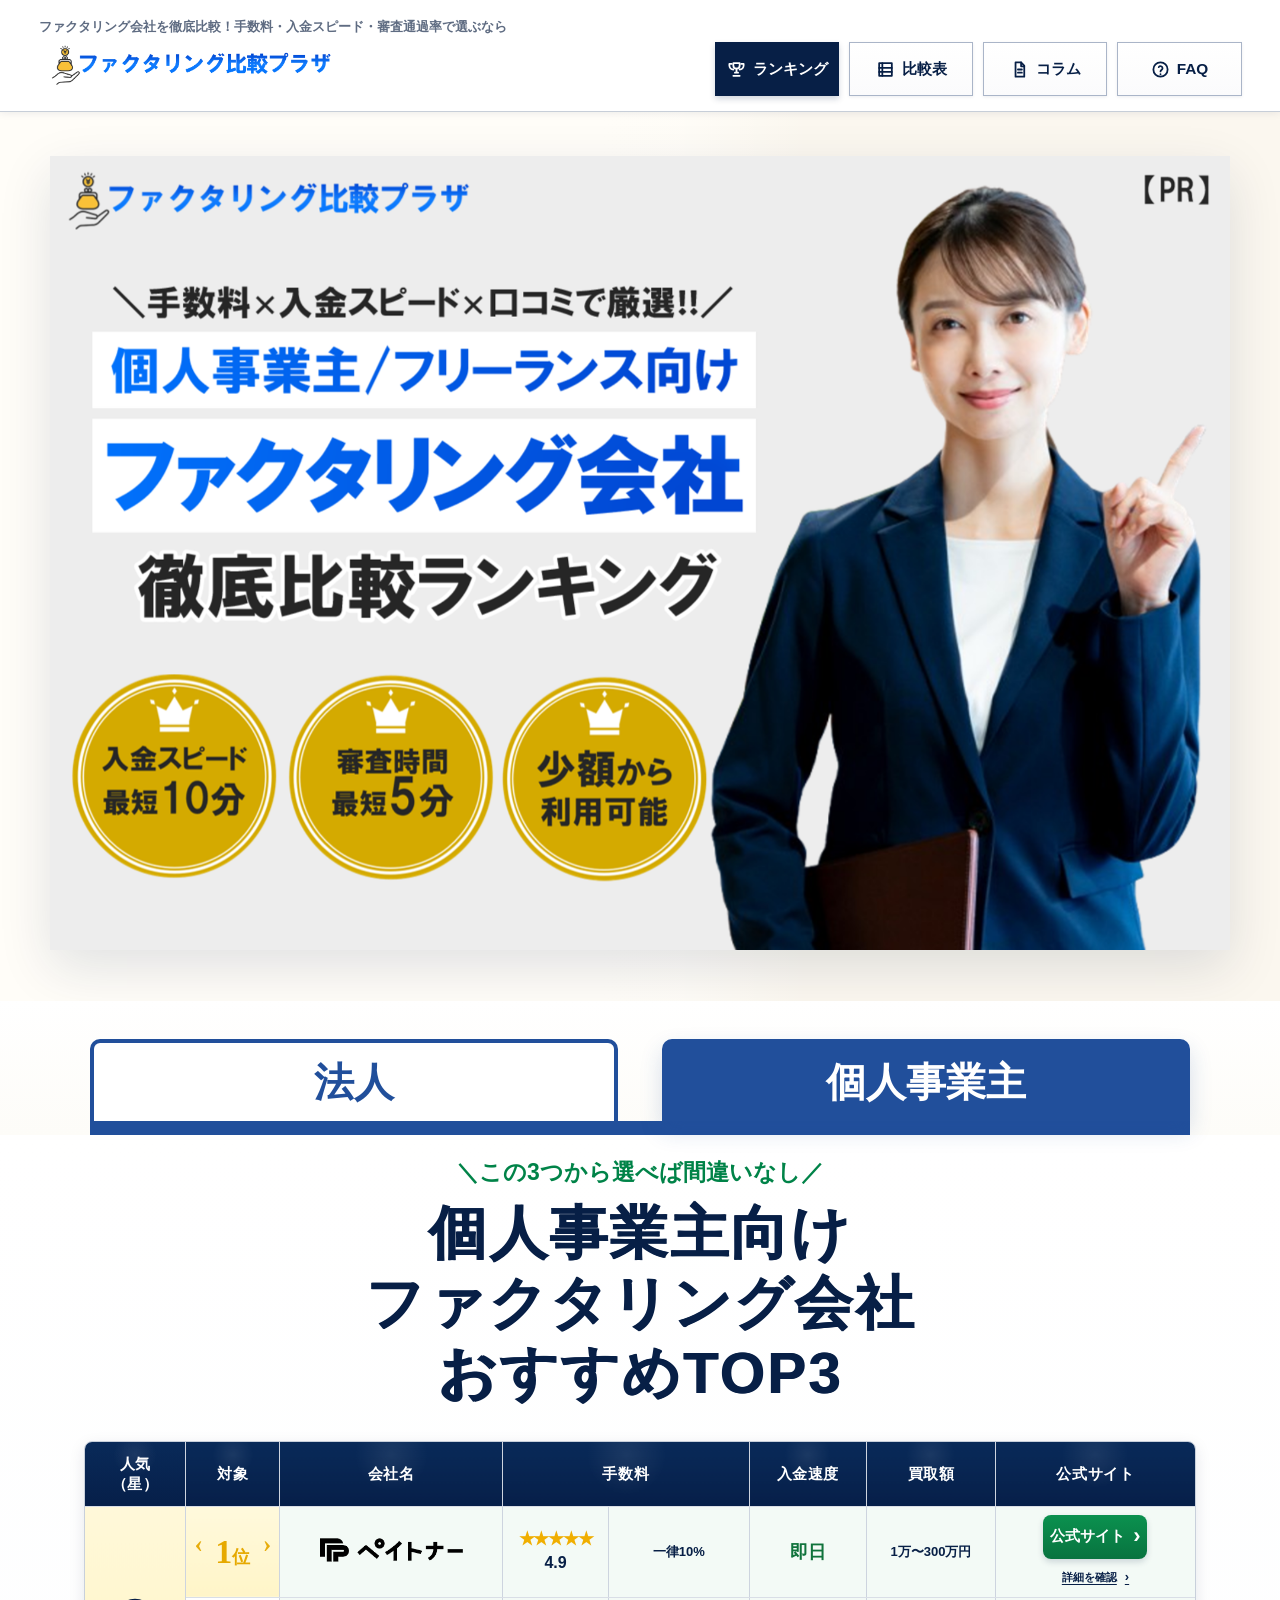
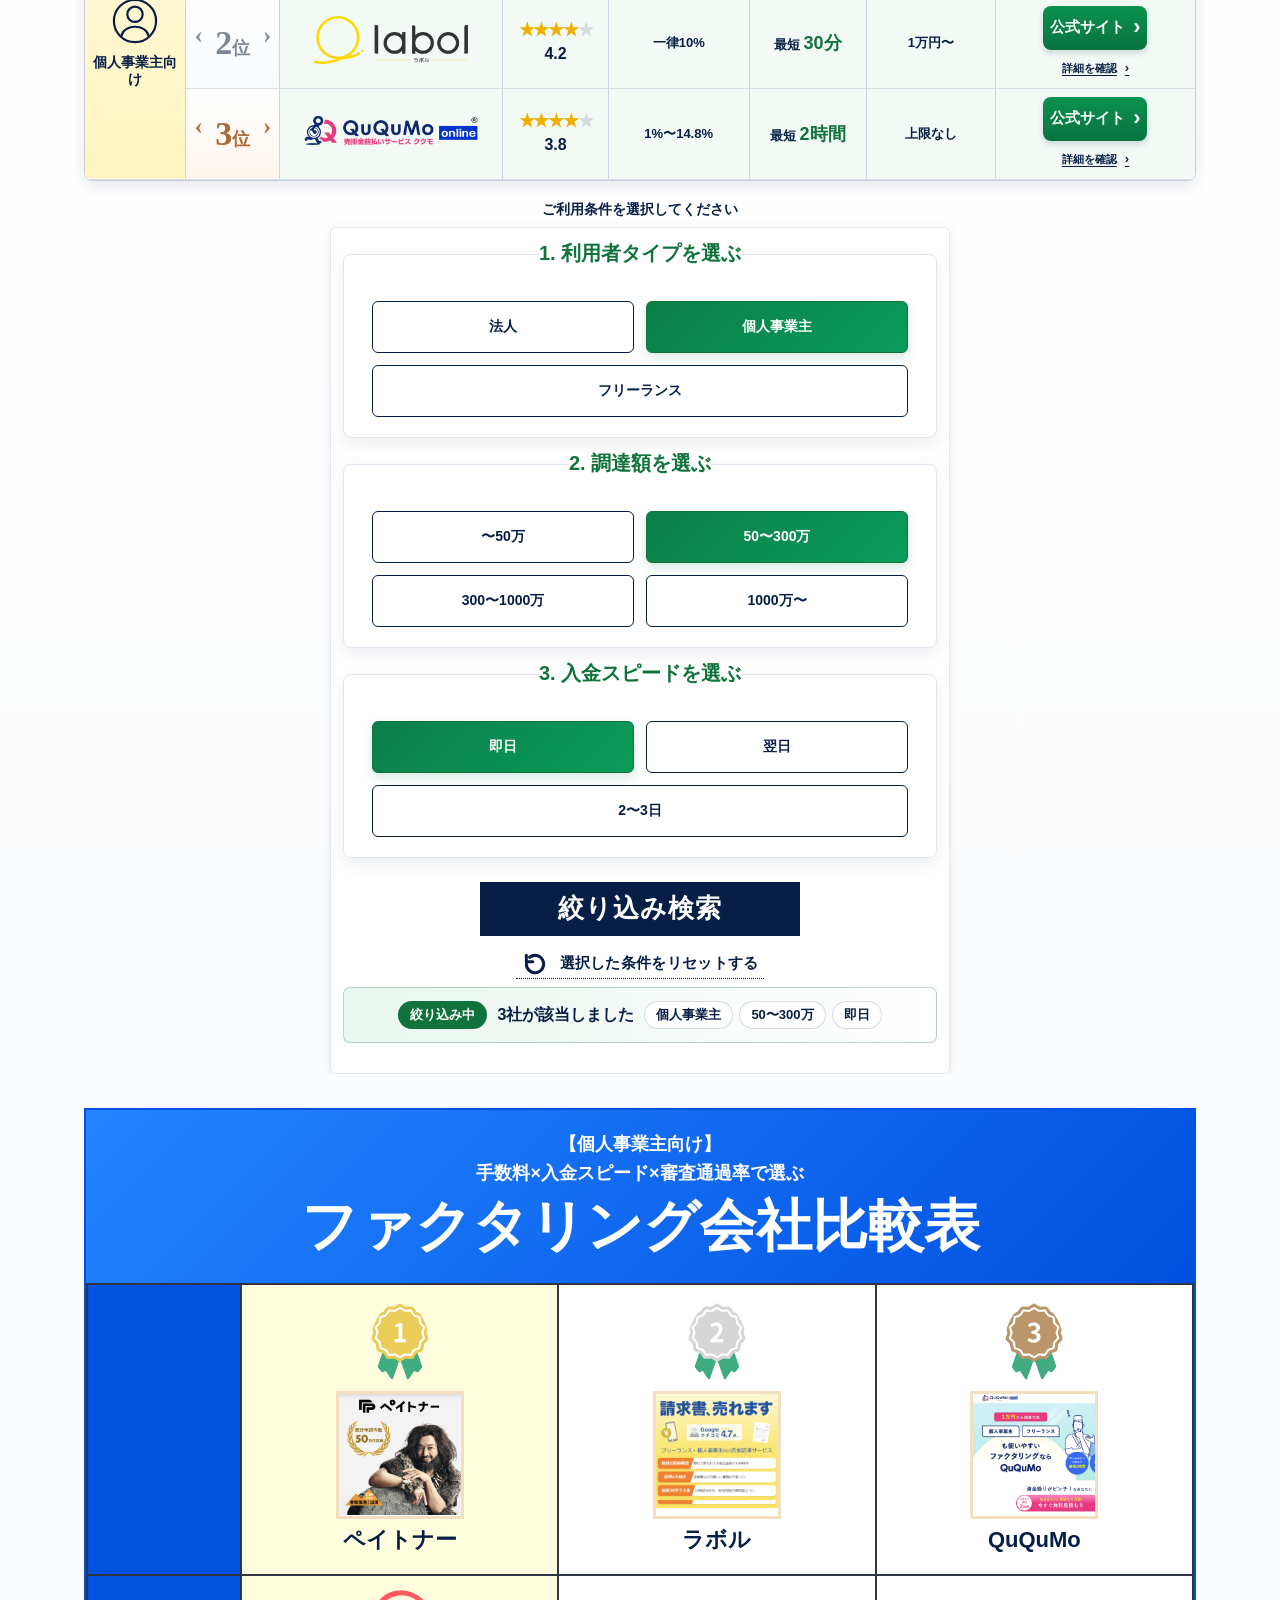
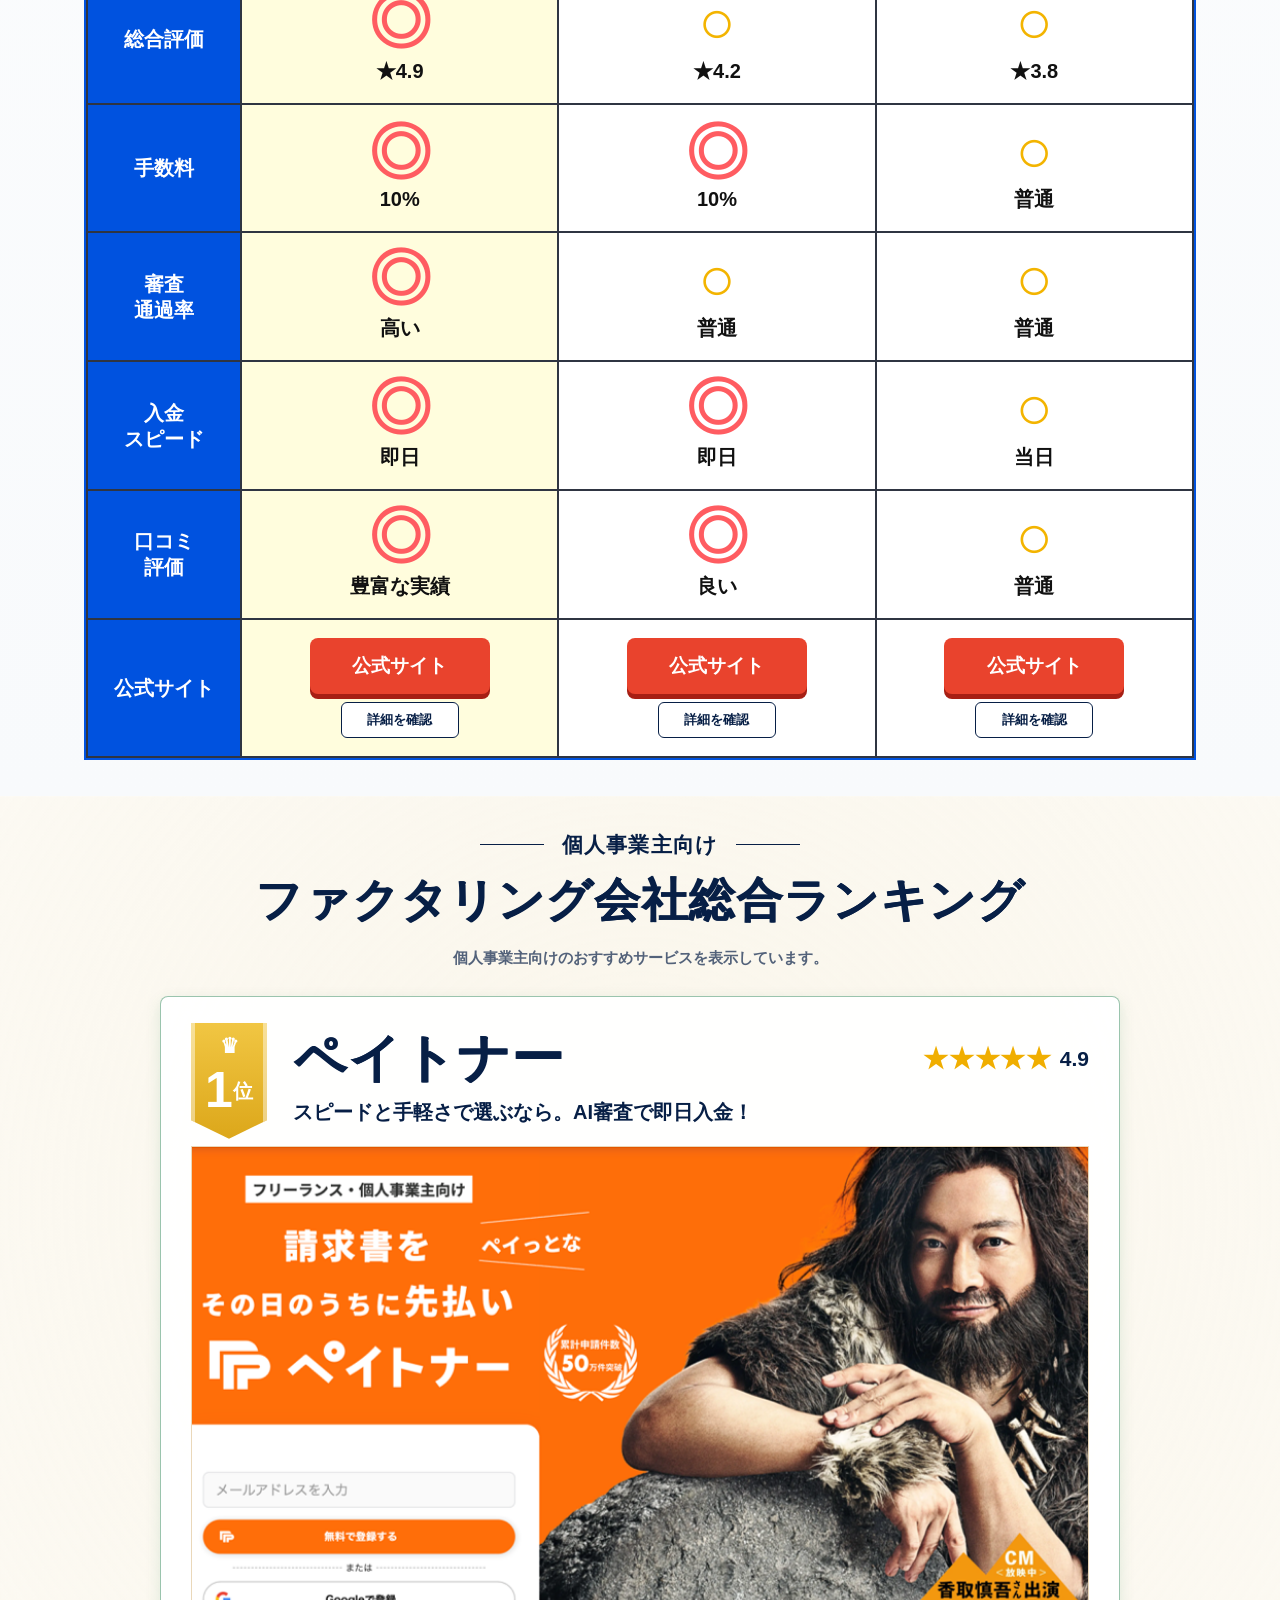
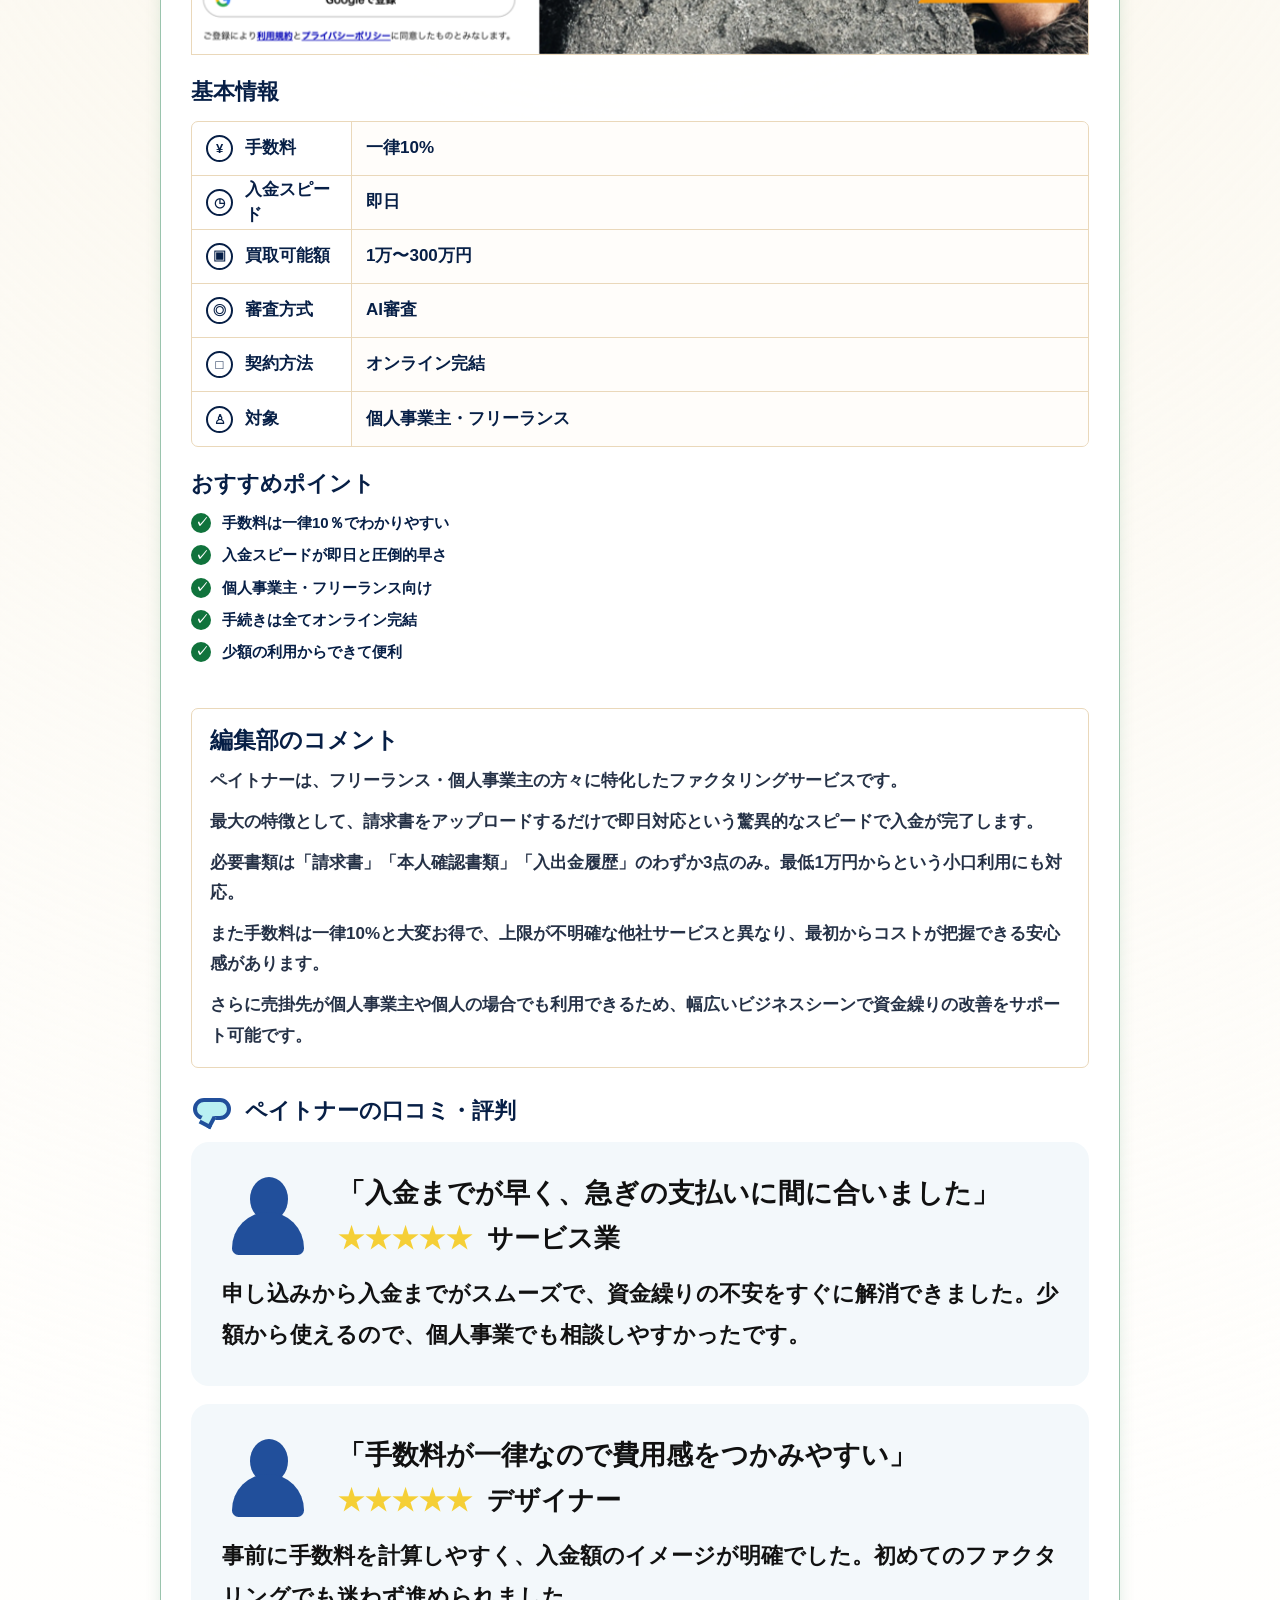
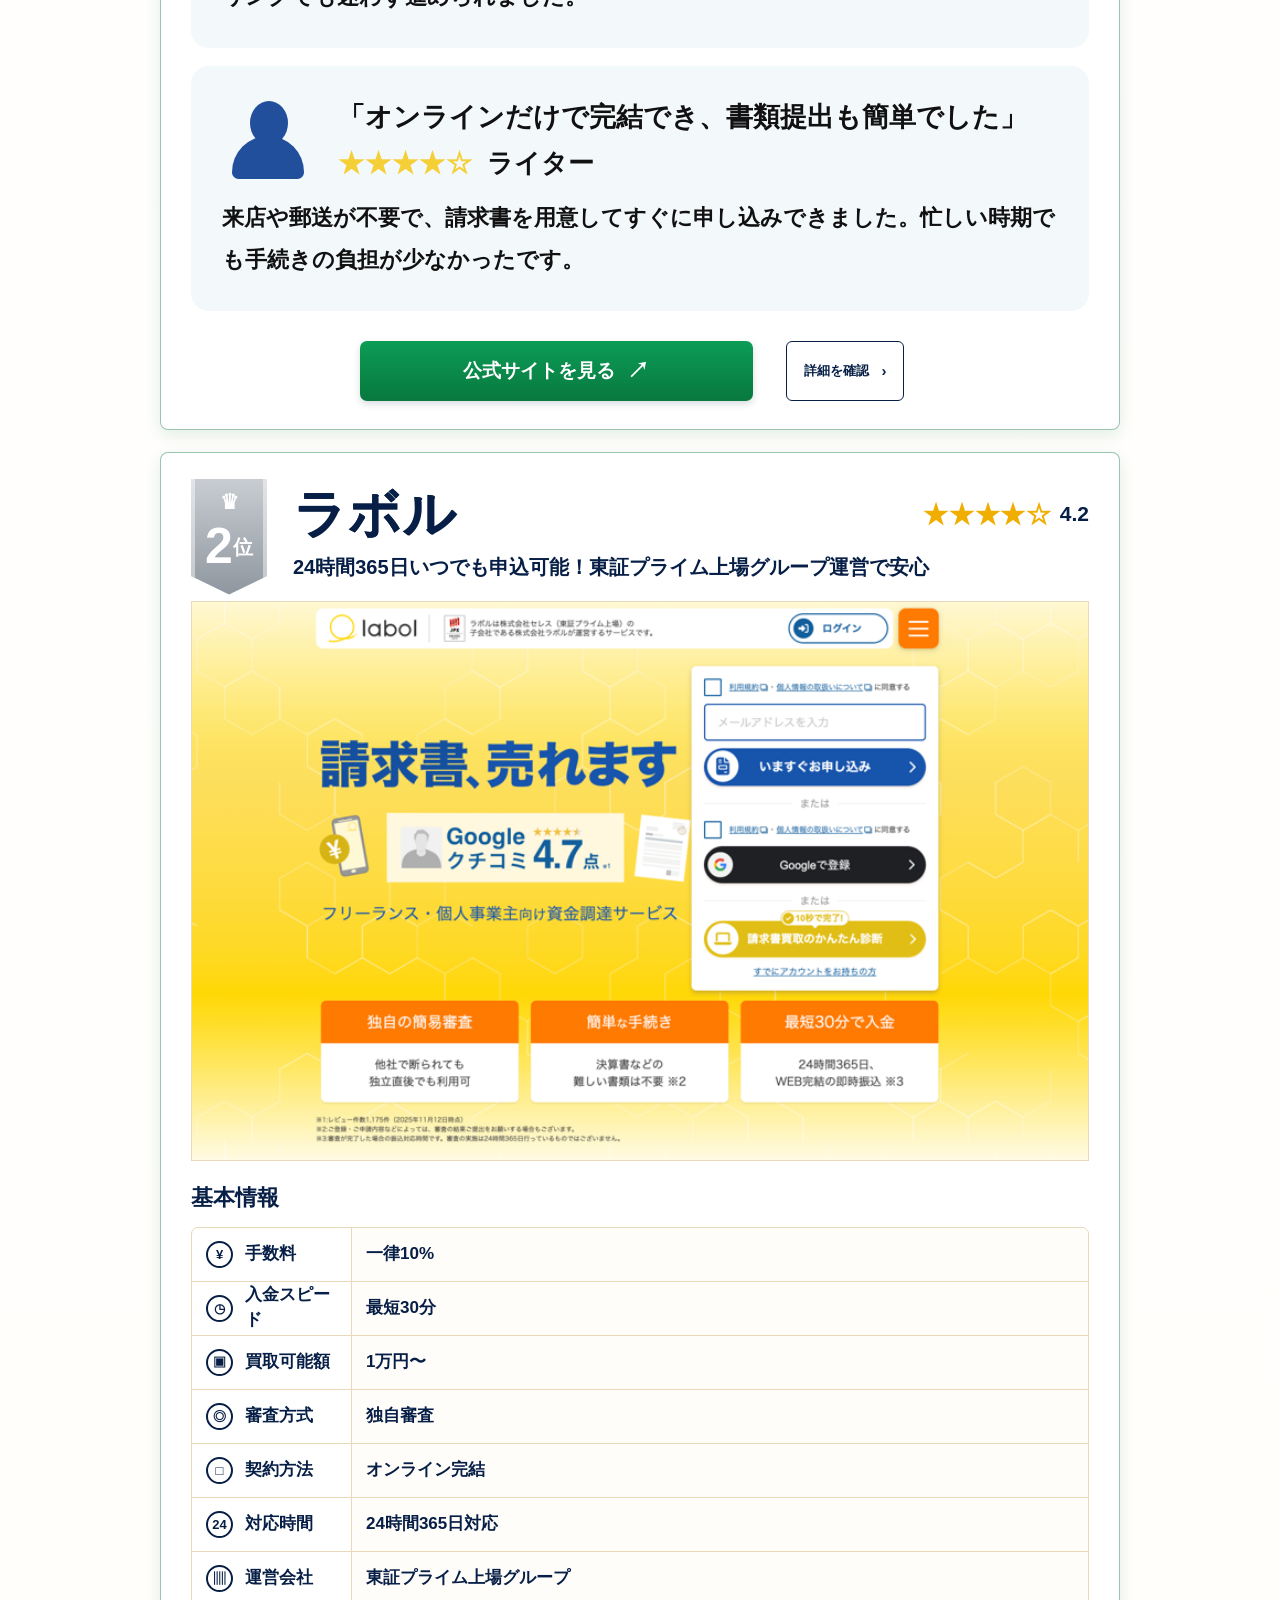
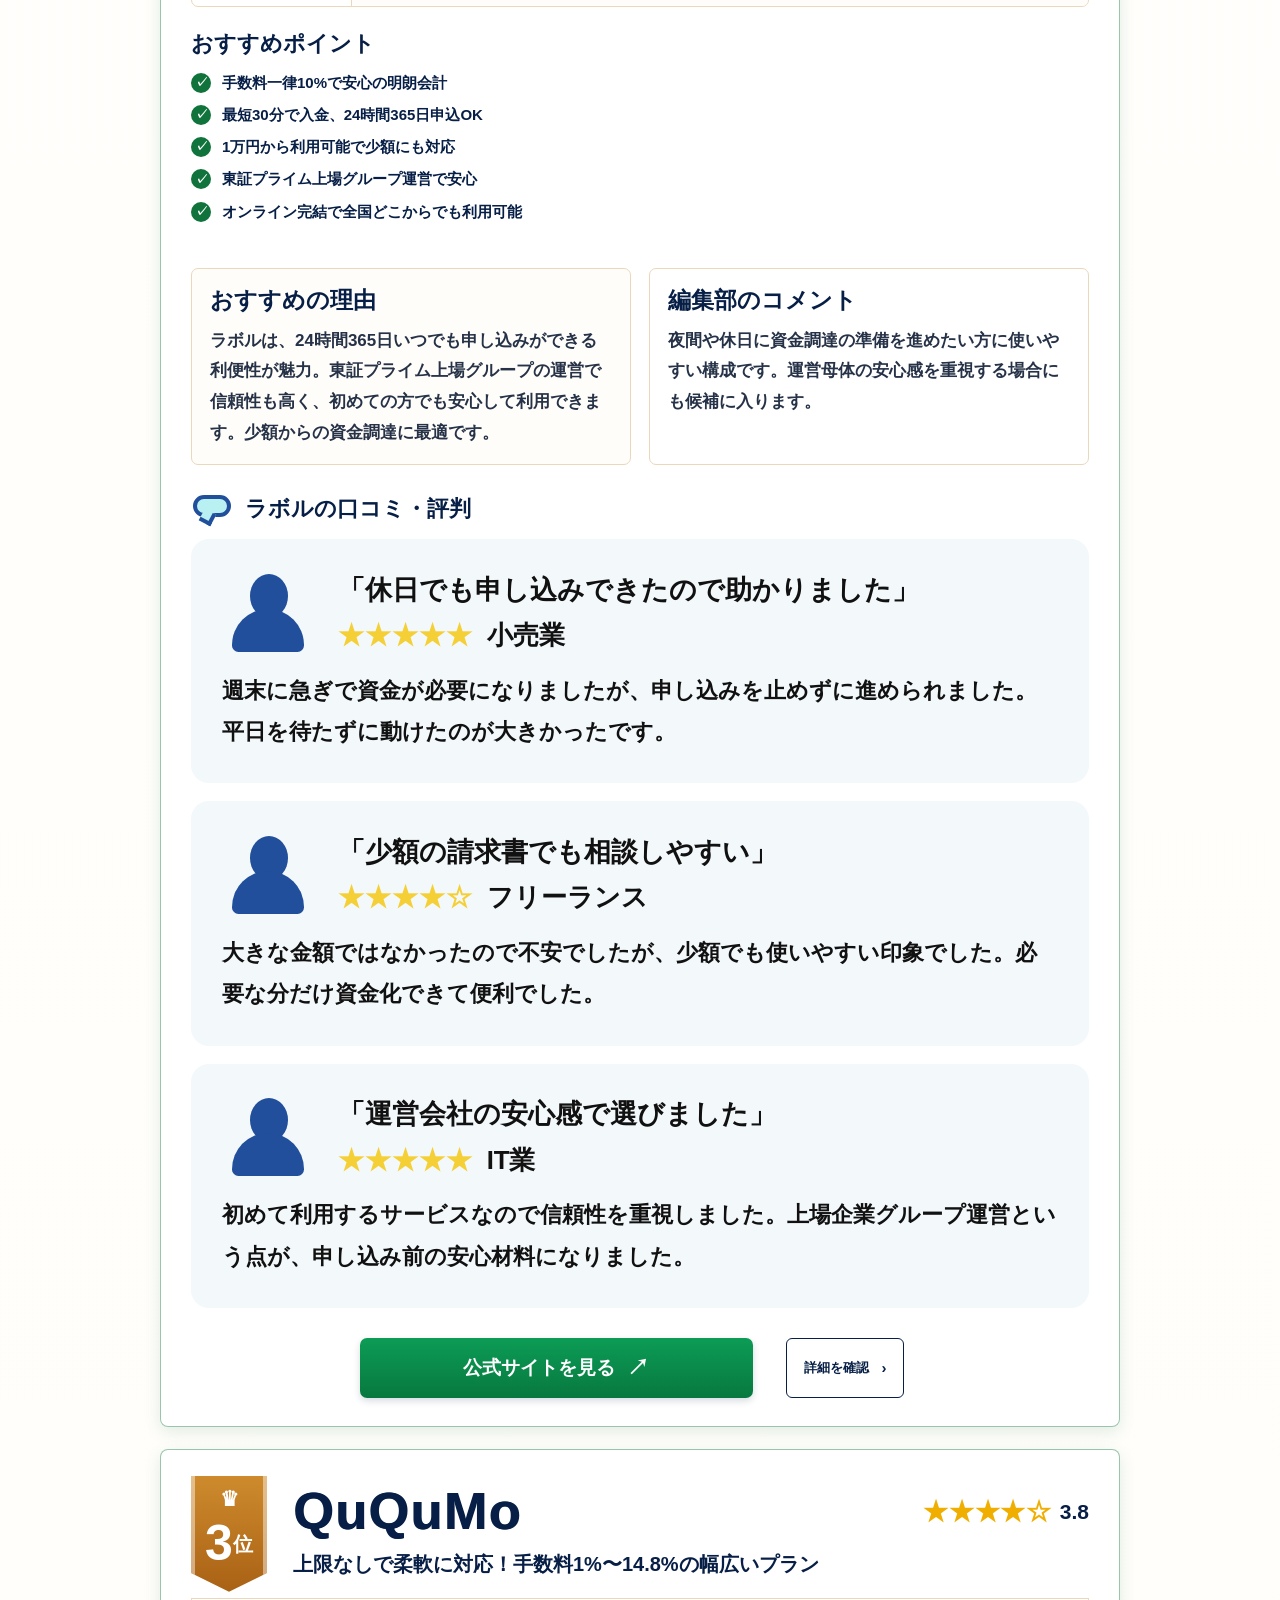
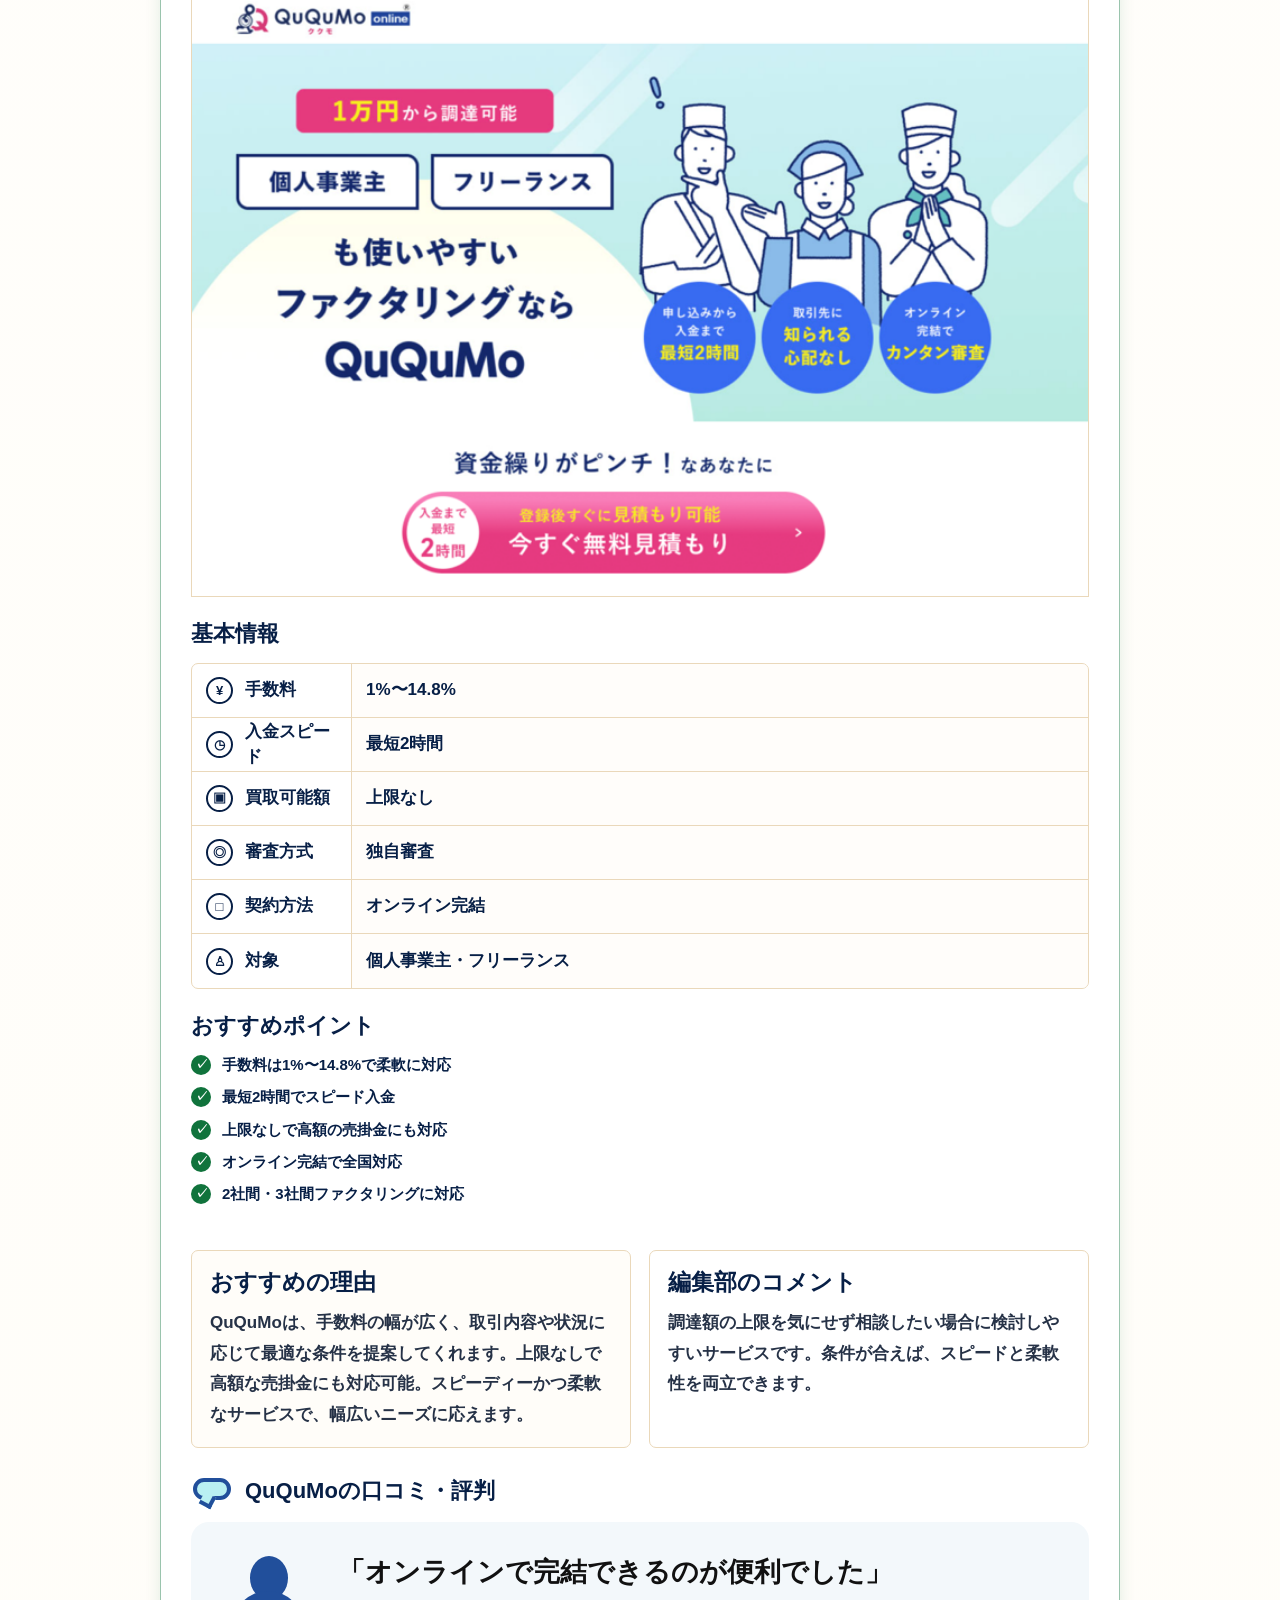
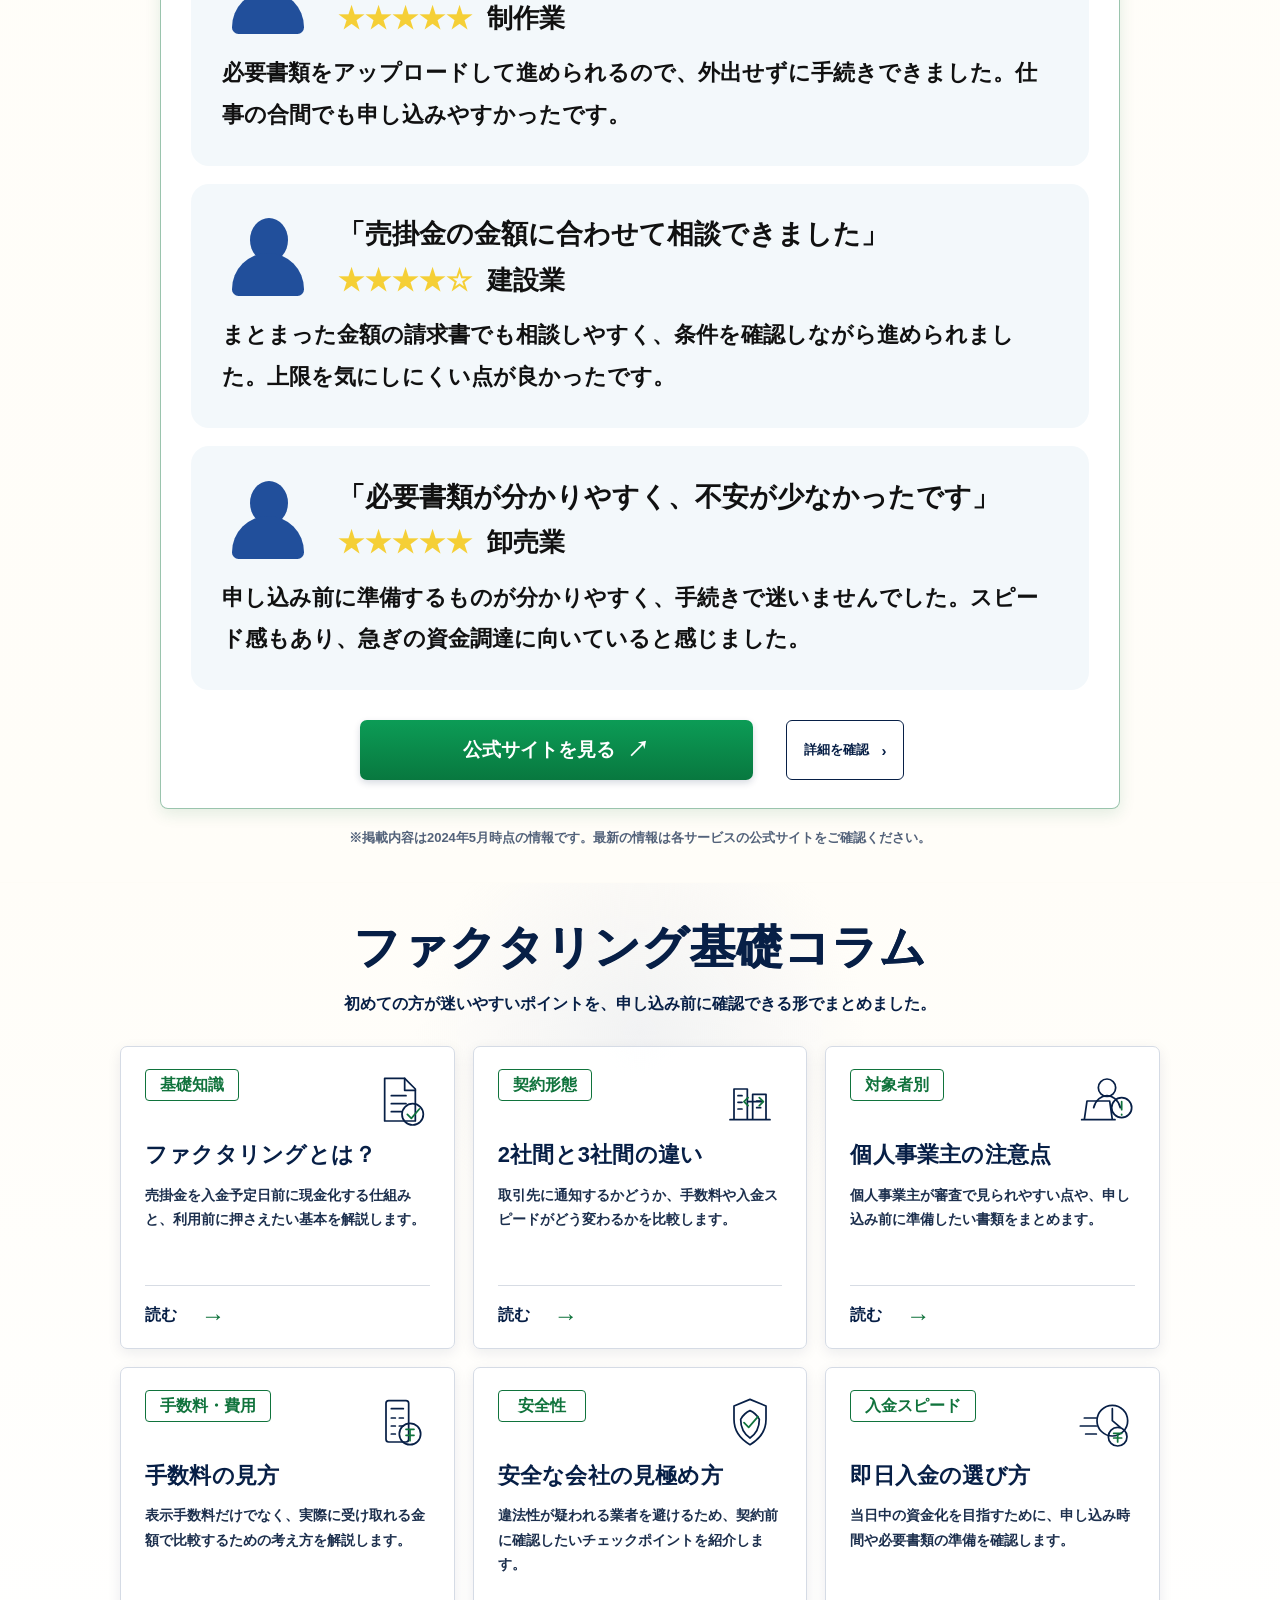
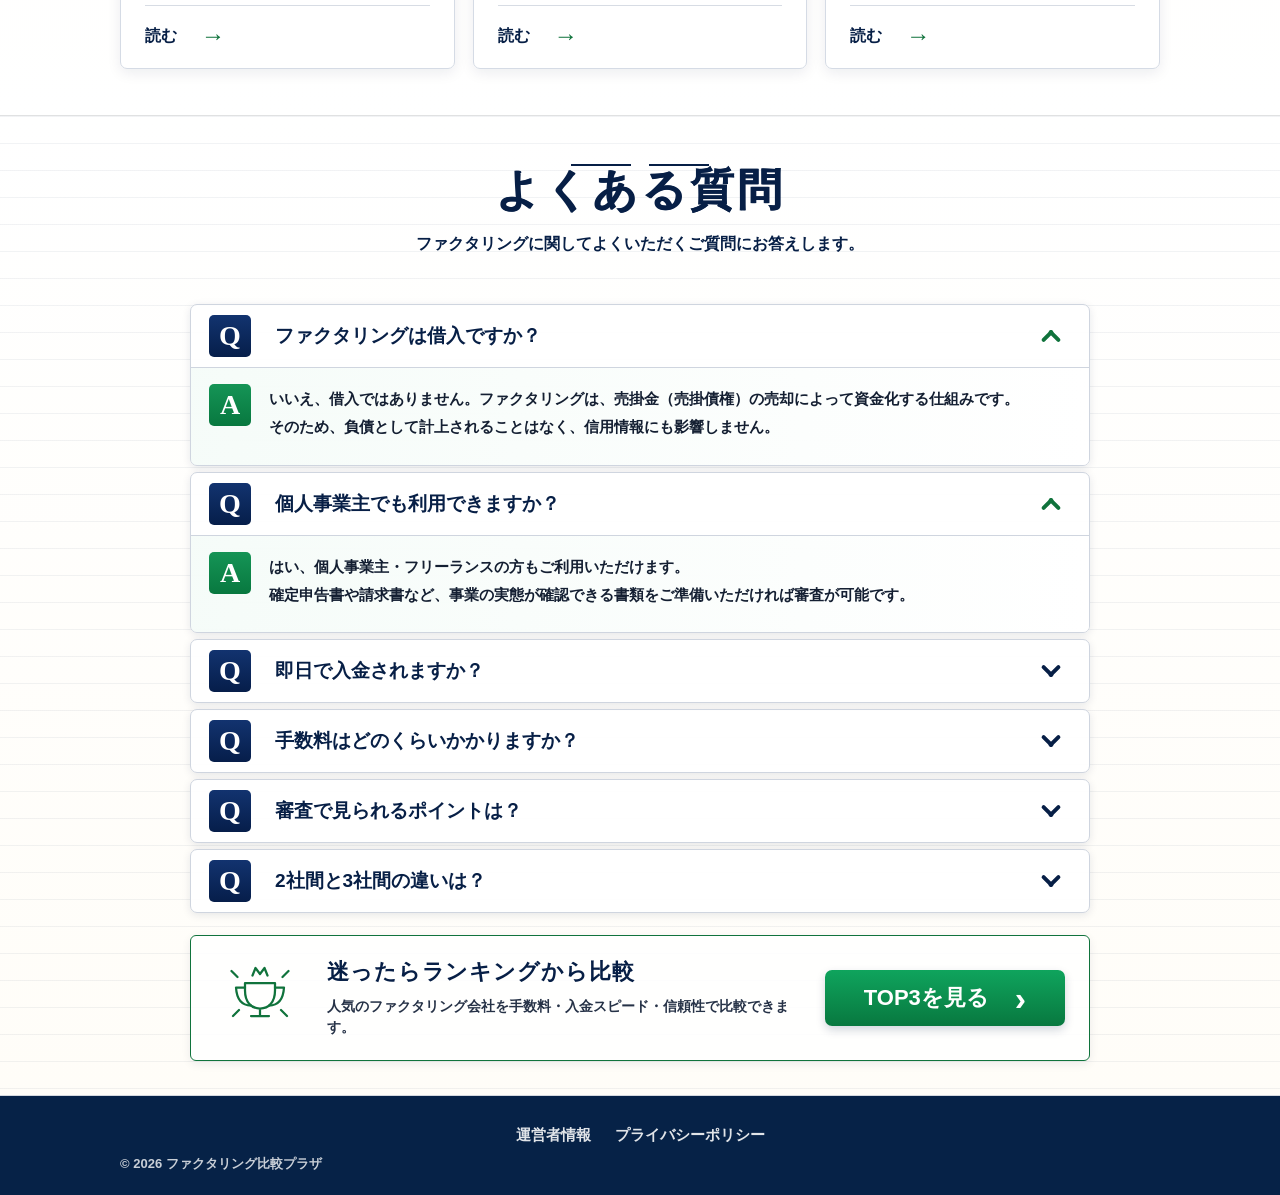
==== index.html @ d3e09e31 "Add GTM and affiliate links" ====
<!doctype html>
<html lang="ja">
  <head>
    <meta charset="utf-8">
    <meta name="viewport" content="width=device-width, initial-scale=1">
    <!-- Google Tag Manager -->
    <script>(function(w,d,s,l,i){w[l]=w[l]||[];w[l].push({'gtm.start':
    new Date().getTime(),event:'gtm.js'});var f=d.getElementsByTagName(s)[0],
    j=d.createElement(s),dl=l!='dataLayer'?'&l='+l:'';j.async=true;j.src=
    'https://www.googletagmanager.com/gtm.js?id='+i+dl;f.parentNode.insertBefore(j,f);
    })(window,document,'script','dataLayer','GTM-WVW3GJBQ');</script>
    <!-- End Google Tag Manager -->
    <title>請求書ファクタリング比較ナビ</title>
    <link rel="stylesheet" href="app.css?v=20260525-column-pages-v39">
  </head>
  <body id="top">
    <!-- Google Tag Manager (noscript) -->
    <noscript><iframe src="https://www.googletagmanager.com/ns.html?id=GTM-WVW3GJBQ"
    height="0" width="0" style="display:none;visibility:hidden"></iframe></noscript>
    <!-- End Google Tag Manager (noscript) -->
    <div class="lp-shell">
      <header class="site-header" aria-label="サイトヘッダー">
        <div class="header-copy">ファクタリング会社を徹底比較！手数料・入金スピード・審査通過率で選ぶなら</div>
        <a class="brand" href="index.html" aria-label="請求書ファクタリング比較ナビ">
          <svg class="brand-mark" viewBox="0 0 72 72" aria-hidden="true">
            <path d="M13 8h32l14 14v20" fill="none" stroke="currentColor" stroke-width="4" stroke-linejoin="round"/>
            <path d="M45 8v17h14" fill="none" stroke="currentColor" stroke-width="4" stroke-linejoin="round"/>
            <path d="M21 27h19M21 39h24M21 51h18" fill="none" stroke="currentColor" stroke-width="4" stroke-linecap="round"/>
            <circle cx="48" cy="50" r="13" fill="#fff" stroke="currentColor" stroke-width="4"/>
            <path d="m58 60 9 9" fill="none" stroke="currentColor" stroke-width="5" stroke-linecap="round"/>
          </svg>
          <span class="brand-text">
            <span>請求書ファクタリング</span><span>比較ナビ</span>
          </span>
        </a>
        <button class="menu-toggle" type="button" aria-label="メニューを開く" aria-expanded="false" aria-controls="global-nav">
          <span></span>
          <span></span>
          <span></span>
        </button>
        <nav class="global-nav" id="global-nav" aria-label="主要ナビゲーション">
          <a class="nav-item is-active" href="#ranking">
            <svg viewBox="0 0 24 24" aria-hidden="true"><path d="M8 4h8v3a4 4 0 0 1-8 0V4Z"/><path d="M6 5H3v2a5 5 0 0 0 5 5M18 5h3v2a5 5 0 0 1-5 5M12 11v5M8 20h8M10 16h4"/></svg>
            <span>ランキング</span>
          </a>
          <a class="nav-item" href="#comparison">
            <svg viewBox="0 0 24 24" aria-hidden="true"><path d="M4 4h16v16H4z"/><path d="M8 4v16M4 10h16M4 15h16"/></svg>
            <span>比較表</span>
          </a>
          <a class="nav-item" href="#columns">
            <svg viewBox="0 0 24 24" aria-hidden="true"><path d="M7 3h7l4 4v14H7z"/><path d="M14 3v5h4M10 12h5M10 16h5"/></svg>
            <span>コラム</span>
          </a>
          <a class="nav-item" href="#faq">
            <svg viewBox="0 0 24 24" aria-hidden="true"><circle cx="12" cy="12" r="9"/><path d="M9.8 9a2.6 2.6 0 0 1 4.8 1.4c0 2.2-2.6 2.2-2.6 4M12 18h.01"/></svg>
            <span>FAQ</span>
          </a>
        </nav>
      </header>

      <main>
        <section class="first-view first-view-v3" aria-label="ファクタリング会社 徹底比較ランキング">
          <div class="hero-image-frame" aria-label="ファーストビュー画像">
            <picture>
              <source media="(max-width: 900px)" srcset="assets/v3-fv-banner.png">
              <img src="assets/v3-fv-banner.png" alt="">
            </picture>
          </div>
          <div class="hero-copy">
            <p class="ranking-lead">
              <span class="laurel" aria-hidden="true">〈</span>
              <svg viewBox="0 0 32 24" aria-hidden="true"><path d="M4 20h24M7 18 4 6l8 7 4-10 4 10 8-7-3 12"/><circle cx="4" cy="6" r="2"/><circle cx="16" cy="3" r="2"/><circle cx="28" cy="6" r="2"/></svg>
              <span>2026年最新ランキングを今すぐチェック！</span>
              <span class="laurel" aria-hidden="true">〉</span>
            </p>
            <h1 id="fv-title">
              <span>あなたに最適な</span>
              <span>ファクタリング会社が見つかる</span>
            </h1>
            <p class="subtitle">法人・個人事業主向け おすすめランキング【2026年最新】</p>
            <a class="primary-cta" href="#ranking">
              <span class="free-badge">無料</span>
              <span class="cta-label">ランキングを見る</span>
              <svg viewBox="0 0 24 24" aria-hidden="true"><path d="m9 5 7 7-7 7"/></svg>
            </a>
          </div>

          <div class="proof-strip" aria-label="掲載情報">
            <div class="proof-item">
              <svg viewBox="0 0 40 40" aria-hidden="true"><path d="M20 4 33 9v10c0 8-5.4 13.6-13 17-7.6-3.4-13-9-13-17V9l13-5Z"/><path d="m13 21 5 5 10-12"/></svg>
              <p><span>掲載社数</span><strong>80社以上</strong><small>厳選して掲載</small></p>
            </div>
            <div class="proof-item">
              <svg viewBox="0 0 40 40" aria-hidden="true"><circle cx="20" cy="20" r="16"/><path d="M20 10v11h9"/></svg>
              <p><span>最短即日入金</span><strong>対応企業多数</strong><small>スピード重視で選べる</small></p>
            </div>
            <div class="proof-item">
              <svg viewBox="0 0 40 40" aria-hidden="true"><circle cx="20" cy="20" r="16"/><path d="M13 12h14M15 19h10M20 19v12M14 27h12"/></svg>
              <p><span>手数料相場</span><strong>0.5%〜15%</strong><small>コスト比較で安心</small></p>
            </div>
            <div class="proof-item">
              <svg viewBox="0 0 40 40" aria-hidden="true"><circle cx="20" cy="14" r="8"/><path d="M7 36c2.6-8 23.4-8 26 0"/></svg>
              <p><span>累計利用者数</span><strong>30,000人突破</strong><small>多くの事業者が活用中</small></p>
            </div>
          </div>
          <p class="data-note">※ランキング・比較情報は2026年5月時点の調査結果に基づいています。</p>
        </section>

        <section class="audience-switch-section" aria-label="利用者タイプ切り替え">
          <div class="audience-switch" role="tablist" aria-label="法人と個人事業主の切り替え">
            <button class="audience-tab" type="button" role="tab" aria-selected="false" aria-controls="search" data-audience-tab="corporate">
              法人
            </button>
            <button class="audience-tab is-active" type="button" role="tab" aria-selected="true" aria-controls="search" data-audience-tab="personal">
              個人事業主
            </button>
          </div>
        </section>

        <section class="comparison-section" id="comparison" aria-labelledby="comparison-title">
          <div class="comparison-inner">
            <div class="pickup-heading">
              <p class="pickup-copy">＼この3つから選べば間違いなし／</p>
              <h2 id="comparison-title">
                <span class="heading-line">個人事業主向け</span><span class="heading-line">ファクタリング会社</span><span class="heading-line">おすすめTOP3</span>
              </h2>
            </div>

            <div class="comparison-table-wrap">
              <table class="comparison-table">
                <colgroup>
                  <col class="col-audience">
                  <col class="col-rank">
                  <col class="col-company">
                  <col class="col-rating">
                  <col class="col-fee">
                  <col class="col-speed">
                  <col class="col-limit">
                  <col class="col-site">
                </colgroup>
                <thead>
                  <tr>
                    <th scope="col">人気<br>（星）</th>
                    <th scope="col">対象</th>
                    <th scope="col">会社名</th>
                    <th scope="col" colspan="2">手数料</th>
                    <th scope="col">入金速度</th>
                    <th scope="col">買取額</th>
                    <th scope="col">公式サイト</th>
                  </tr>
                </thead>
                <tbody>
                  <tr>
                    <th class="audience audience-personal" scope="rowgroup" rowspan="3">
                      <svg viewBox="0 0 48 48" aria-hidden="true"><circle cx="24" cy="17" r="8"/><path d="M10 39c3-12 25-12 28 0"/><circle cx="24" cy="24" r="22"/></svg>
                      <span>個人事業主向け</span>
                    </th>
                    <td class="rank rank-gold"><span>1</span><small>位</small></td>
                    <td class="company-cell">
                      <a class="affiliate-link" href="https://jass-net.com/link.php?i=pide1y7m6bld&m=miday5mwdqmf" target="_blank" rel="noopener"><strong class="brand-logo brand-paytner"><span>ペイトナー</span></strong></a>
                    </td>
                    <td class="rating-cell"><span class="stars">★★★★★</span><strong>4.9</strong></td>
                    <td>一律<strong>10%</strong></td>
                    <td><strong class="green-text">即日</strong></td>
                    <td>1万〜300万円</td>
                    <td>
                      <div class="site-actions">
                        <a class="site-button primary aff-link" href="https://jass-net.com/link.php?i=pide1y7m6bld&m=miday5mwdqmf" id="paytner-link" target="_blank" rel="noopener">公式サイト <span>›</span></a>
                        <a class="site-button detail" href="#paytner-detail">詳細を確認 <span>›</span></a>
                      </div>
                    </td>
                  </tr>
                  <tr>
                    <td class="rank rank-silver"><span>2</span><small>位</small></td>
                    <td class="company-cell">
                      <a class="affiliate-link" href="https://jass-net.com/link.php?i=pide75vgd7kl&m=miday5mwdqmf" target="_blank" rel="noopener"><strong class="brand-logo brand-labol"><span>ラボル</span></strong></a>
                    </td>
                    <td class="rating-cell"><span class="stars">★★★★<em>★</em></span><strong>4.2</strong></td>
                    <td>一律<strong>10%</strong></td>
                    <td>最短 <strong class="green-text">30分</strong></td>
                    <td>1万円〜</td>
                    <td>
                      <div class="site-actions">
                        <a class="site-button primary aff-link" href="https://jass-net.com/link.php?i=pide75vgd7kl&m=miday5mwdqmf" id="labol-link" target="_blank" rel="noopener">公式サイト <span>›</span></a>
                        <a class="site-button detail" href="#labol-detail">詳細を確認 <span>›</span></a>
                      </div>
                    </td>
                  </tr>
                  <tr>
                    <td class="rank rank-bronze"><span>3</span><small>位</small></td>
                    <td class="company-cell">
                      <strong class="brand-logo brand-ququmo"><span>QuQuMo</span></strong>
                    </td>
                    <td class="rating-cell"><span class="stars">★★★★<em>★</em></span><strong>3.8</strong></td>
                    <td>1%〜14.8%</td>
                    <td>最短 <strong class="green-text">2時間</strong></td>
                    <td>上限なし</td>
                    <td>
                      <div class="site-actions">
                        <a class="site-button primary" href="#">公式サイト <span>›</span></a>
                        <a class="site-button detail" href="#ququmo-detail">詳細を確認 <span>›</span></a>
                      </div>
                    </td>
                  </tr>
                  <tr class="is-filter-hidden">
                    <th class="audience audience-corporate" scope="rowgroup" rowspan="3">
                      <svg viewBox="0 0 48 48" aria-hidden="true"><path d="M12 42V12h24v30"/><path d="M8 42h32M18 18h4M26 18h4M18 26h4M26 26h4M21 42v-8h6"/></svg>
                      <span>法人向け</span>
                    </th>
                    <td class="rank rank-gold"><span>1</span><small>位</small></td>
                    <td class="company-cell">
                      <a class="affiliate-link" href="https://jass-net.com/link.php?i=pi84llxxljtz&m=miday5mwdqmf" target="_blank" rel="noopener"><strong class="brand-logo brand-mentor"><span>メンターキャピタル</span></strong></a>
                    </td>
                    <td class="rating-cell"><span class="stars">★★★★★</span><strong>4.8</strong></td>
                    <td><strong>2%〜</strong></td>
                    <td><strong class="green-text">最短即日</strong></td>
                    <td>30万円〜</td>
                    <td>
                      <div class="site-actions">
                        <a class="site-button primary aff-link" href="https://jass-net.com/link.php?i=pi84llxxljtz&m=miday5mwdqmf" id="mentorcapital-link" target="_blank" rel="noopener">公式サイト <span>›</span></a>
                        <a class="site-button detail" href="#mentor-detail">詳細を確認 <span>›</span></a>
                      </div>
                    </td>
                  </tr>
                  <tr class="is-filter-hidden">
                    <td class="rank rank-silver"><span>2</span><small>位</small></td>
                    <td class="company-cell">
                      <strong class="brand-logo brand-ag"><span>AGビジネスサポート</span></strong>
                    </td>
                    <td class="rating-cell"><span class="stars">★★★★<em>★</em></span><strong>4.4</strong></td>
                    <td><strong>2〜12%</strong></td>
                    <td><strong class="green-text">最短即日</strong></td>
                    <td>1万円〜</td>
                    <td>
                      <div class="site-actions">
                        <a class="site-button primary" href="https://lp.aiful-bf.co.jp/4cfe94fc/index.html" target="_blank" rel="noopener">公式サイト <span>›</span></a>
                        <a class="site-button detail" href="#ag-detail">詳細を確認 <span>›</span></a>
                      </div>
                    </td>
                  </tr>
                  <tr class="is-filter-hidden">
                    <td class="rank rank-bronze"><span>3</span><small>位</small></td>
                    <td class="company-cell">
                      <strong class="brand-logo brand-accel"><span>アクセルファクター</span></strong>
                    </td>
                    <td class="rating-cell"><span class="stars">★★★★<em>★</em></span><strong>4.6</strong></td>
                    <td>要見積もり</td>
                    <td>最短 <strong class="green-text">2時間</strong></td>
                    <td>〜1億円</td>
                    <td>
                      <div class="site-actions">
                        <a class="site-button primary" href="https://accelfacter.co.jp/lp11h-b/single-g/" target="_blank" rel="noopener">公式サイト <span>›</span></a>
                        <a class="site-button detail" href="#accel-detail">詳細を確認 <span>›</span></a>
                      </div>
                    </td>
                  </tr>
                </tbody>
              </table>
            </div>

            <section class="filter-section" id="search" aria-labelledby="filter-title">
              <div class="filter-inner">
                <h2 id="filter-title" class="visually-hidden">絞り込み検索</h2>
                <p class="filter-instruction">ご利用条件を選択してください</p>

                <div class="filter-panel">
                  <form class="filter-card filter-card-steps" aria-label="ファクタリング会社検索条件">
                    <fieldset class="filter-step">
                      <legend>1. 利用者タイプを選ぶ</legend>
                      <div class="option-grid option-grid-3">
                        <label class="filter-option">
                          <input type="radio" name="type" value="corporate">
                          <span>法人</span>
                        </label>
                        <label class="filter-option is-selected">
                          <input type="radio" name="type" value="personal" checked>
                          <span>個人事業主</span>
                          <i aria-hidden="true">✓</i>
                        </label>
                        <label class="filter-option">
                          <input type="radio" name="type" value="freelance">
                          <span>フリーランス</span>
                        </label>
                      </div>
                    </fieldset>

                    <fieldset class="filter-step">
                      <legend>2. 調達額を選ぶ</legend>
                      <div class="option-grid option-grid-2">
                        <label class="filter-option">
                          <input type="radio" name="amount" value="small">
                          <span>〜50万</span>
                        </label>
                        <label class="filter-option is-selected">
                          <input type="radio" name="amount" value="mid" checked>
                          <span>50〜300万</span>
                          <i aria-hidden="true">✓</i>
                        </label>
                        <label class="filter-option">
                          <input type="radio" name="amount" value="large">
                          <span>300〜1000万</span>
                        </label>
                        <label class="filter-option">
                          <input type="radio" name="amount" value="enterprise">
                          <span>1000万〜</span>
                        </label>
                      </div>
                    </fieldset>

                    <fieldset class="filter-step">
                      <legend>3. 入金スピードを選ぶ</legend>
                      <div class="option-grid option-grid-3">
                        <label class="filter-option is-selected">
                          <input type="radio" name="speed" value="same-day" checked>
                          <span>即日</span>
                          <i aria-hidden="true">✓</i>
                        </label>
                        <label class="filter-option">
                          <input type="radio" name="speed" value="next-day">
                          <span>翌日</span>
                        </label>
                        <label class="filter-option">
                          <input type="radio" name="speed" value="two-three-days">
                          <span>2〜3日</span>
                        </label>
                      </div>
                    </fieldset>
                  </form>

                  <div class="filter-actions">
                    <button class="compare-button" type="button">
                      <span>絞り込み検索</span>
                    </button>
                    <button class="reset-button" type="button">
                      <svg viewBox="0 0 24 24" aria-hidden="true"><path d="M4 12a8 8 0 1 0 3-6.2M4 4v6h6"/></svg>
                      <span>選択した条件をリセットする</span>
                    </button>
                  </div>
                </div>
              </div>
            </section>

            <div class="top3-compare" aria-label="おすすめ3社比較" data-audience-panel="personal">
              <div class="top3-compare-head">
                <p><strong>【個人事業主向け】</strong><span>手数料×入金スピード×審査通過率で選ぶ</span></p>
                <h3><span class="heading-line">ファクタリング会社</span><span class="heading-line">比較表</span></h3>
              </div>

              <div class="top3-table-wrap">
                <table class="top3-table">
                  <thead>
                    <tr>
                      <th scope="col"></th>
                      <th scope="col">
                        <span class="medal gold">1</span>
                        <a class="top3-thumb top3-thumb-paytner" href="https://jass-net.com/link.php?i=pide1y7m6bld&m=miday5mwdqmf" target="_blank" rel="noopener"><img src="assets/v3-product-paytner.png" alt=""></a>
                        <a class="affiliate-link" href="https://jass-net.com/link.php?i=pide1y7m6bld&m=miday5mwdqmf" target="_blank" rel="noopener"><strong class="brand-logo brand-paytner"><span>ペイトナー</span></strong></a>
                      </th>
                      <th scope="col">
                        <span class="medal silver">2</span>
                        <a class="top3-thumb top3-thumb-labol" href="https://jass-net.com/link.php?i=pide75vgd7kl&m=miday5mwdqmf" target="_blank" rel="noopener"><img src="assets/v3-product-labol.png" alt=""></a>
                        <a class="affiliate-link" href="https://jass-net.com/link.php?i=pide75vgd7kl&m=miday5mwdqmf" target="_blank" rel="noopener"><strong class="brand-logo brand-labol"><span>ラボル</span></strong></a>
                      </th>
                      <th scope="col">
                        <span class="medal bronze">3</span>
                        <span class="top3-thumb top3-thumb-ququmo"><img src="assets/v3-product-ququmo.png" alt=""></span>
                        <strong class="brand-logo brand-ququmo"><span>QuQuMo</span></strong>
                      </th>
                    </tr>
                  </thead>
                  <tbody>
                    <tr>
                      <th scope="row">総合評価</th>
                      <td><span class="score-mark best">◎</span><strong>★4.9</strong></td>
                      <td><span class="score-mark">○</span><strong>★4.2</strong></td>
                      <td><span class="score-mark">○</span><strong>★3.8</strong></td>
                    </tr>
                    <tr>
                      <th scope="row">手数料</th>
                      <td><span class="score-mark best">◎</span><strong>10%</strong></td>
                      <td><span class="score-mark best">◎</span><strong>10%</strong></td>
                      <td><span class="score-mark">○</span><strong>普通</strong></td>
                    </tr>
                    <tr>
                      <th scope="row">審査<br>通過率</th>
                      <td><span class="score-mark best">◎</span><strong>高い</strong></td>
                      <td><span class="score-mark">○</span><strong>普通</strong></td>
                      <td><span class="score-mark">○</span><strong>普通</strong></td>
                    </tr>
                    <tr>
                      <th scope="row">入金<br>スピード</th>
                      <td><span class="score-mark best">◎</span><strong>即日</strong></td>
                      <td><span class="score-mark best">◎</span><strong>即日</strong></td>
                      <td><span class="score-mark">○</span><strong>当日</strong></td>
                    </tr>
                    <tr>
                      <th scope="row">口コミ<br>評価</th>
                      <td><span class="score-mark best">◎</span><strong>豊富な実績</strong></td>
                      <td><span class="score-mark best">◎</span><strong>良い</strong></td>
                      <td><span class="score-mark">○</span><strong>普通</strong></td>
                    </tr>
                    <tr>
                      <th scope="row">公式サイト</th>
                      <td>
                        <div class="top3-cta-group">
                          <a href="https://jass-net.com/link.php?i=pide1y7m6bld&m=miday5mwdqmf" id="paytner-link" target="_blank" rel="noopener" class="top3-site-button aff-link">公式サイト</a>
                          <a href="#paytner-detail" class="top3-detail-button">詳細を確認</a>
                        </div>
                      </td>
                      <td>
                        <div class="top3-cta-group">
                          <a href="https://jass-net.com/link.php?i=pide75vgd7kl&m=miday5mwdqmf" id="labol-link" target="_blank" rel="noopener" class="top3-site-button aff-link">公式サイト</a>
                          <a href="#labol-detail" class="top3-detail-button">詳細を確認</a>
                        </div>
                      </td>
                      <td>
                        <div class="top3-cta-group">
                          <a href="#" class="top3-site-button">公式サイト</a>
                          <a href="#ququmo-detail" class="top3-detail-button">詳細を確認</a>
                        </div>
                      </td>
                    </tr>
                  </tbody>
                </table>
              </div>
            </div>

            <div class="top3-compare is-filter-hidden" aria-label="法人向けおすすめ3社比較" data-audience-panel="corporate">
              <div class="top3-compare-head">
                <p><strong>【法人向け】</strong><span>手数料×入金スピード×審査通過率で選ぶ</span></p>
                <h3><span class="heading-line">ファクタリング会社</span><span class="heading-line">比較表</span></h3>
              </div>

              <div class="top3-table-wrap">
                <table class="top3-table">
                  <thead>
                    <tr>
                      <th scope="col"></th>
                      <th scope="col">
                        <span class="medal gold">1</span>
                        <a class="top3-thumb top3-thumb-mentor" href="https://jass-net.com/link.php?i=pi84llxxljtz&m=miday5mwdqmf" target="_blank" rel="noopener"><img src="assets/corporate-product-mentor.png" alt=""></a>
                        <a class="affiliate-link" href="https://jass-net.com/link.php?i=pi84llxxljtz&m=miday5mwdqmf" target="_blank" rel="noopener"><strong class="brand-logo brand-mentor"><span>メンターキャピタル</span></strong></a>
                      </th>
                      <th scope="col">
                        <span class="medal silver">2</span>
                        <span class="top3-thumb top3-thumb-ag"><img src="assets/corporate-product-ag.png" alt=""></span>
                        <strong class="brand-logo brand-ag"><span>AGビジネスサポート</span></strong>
                      </th>
                      <th scope="col">
                        <span class="medal bronze">3</span>
                        <span class="top3-thumb top3-thumb-accel"><img src="assets/corporate-product-accel.png" alt=""></span>
                        <strong class="brand-logo brand-accel"><span>アクセルファクター</span></strong>
                      </th>
                    </tr>
                  </thead>
                  <tbody>
                    <tr>
                      <th scope="row">総合評価</th>
                      <td><span class="score-mark best">◎</span><strong>★4.8</strong></td>
                      <td><span class="score-mark">○</span><strong>★4.4</strong></td>
                      <td><span class="score-mark">○</span><strong>★4.6</strong></td>
                    </tr>
                    <tr>
                      <th scope="row">手数料</th>
                      <td><span class="score-mark best">◎</span><strong>2%〜</strong></td>
                      <td><span class="score-mark best">◎</span><strong>2〜12%</strong></td>
                      <td><span class="score-mark">○</span><strong>要見積もり</strong></td>
                    </tr>
                    <tr>
                      <th scope="row">法人<br>対応力</th>
                      <td><span class="score-mark best">◎</span><strong>高い</strong></td>
                      <td><span class="score-mark">○</span><strong>対応</strong></td>
                      <td><span class="score-mark best">◎</span><strong>高い</strong></td>
                    </tr>
                    <tr>
                      <th scope="row">入金<br>スピード</th>
                      <td><span class="score-mark best">◎</span><strong>最短即日</strong></td>
                      <td><span class="score-mark best">◎</span><strong>最短即日</strong></td>
                      <td><span class="score-mark best">◎</span><strong>最短2時間</strong></td>
                    </tr>
                    <tr>
                      <th scope="row">特徴</th>
                      <td><span class="score-mark best">◎</span><strong>審査通過率92%</strong></td>
                      <td><span class="score-mark">○</span><strong>アイフル系</strong></td>
                      <td><span class="score-mark">○</span><strong>信頼重視</strong></td>
                    </tr>
                    <tr>
                      <th scope="row">公式サイト</th>
                      <td>
                        <div class="top3-cta-group">
                          <a href="https://jass-net.com/link.php?i=pi84llxxljtz&m=miday5mwdqmf" id="mentorcapital-link" target="_blank" rel="noopener" class="top3-site-button aff-link">公式サイト</a>
                          <a href="#mentor-detail" class="top3-detail-button">詳細を確認</a>
                        </div>
                      </td>
                      <td>
                        <div class="top3-cta-group">
                          <a href="https://lp.aiful-bf.co.jp/4cfe94fc/index.html" target="_blank" rel="noopener" class="top3-site-button">公式サイト</a>
                          <a href="#ag-detail" class="top3-detail-button">詳細を確認</a>
                        </div>
                      </td>
                      <td>
                        <div class="top3-cta-group">
                          <a href="https://accelfacter.co.jp/lp11h-b/single-g/" target="_blank" rel="noopener" class="top3-site-button">公式サイト</a>
                          <a href="#accel-detail" class="top3-detail-button">詳細を確認</a>
                        </div>
                      </td>
                    </tr>
                  </tbody>
                </table>
              </div>
            </div>
          </div>
        </section>

        <section class="ranking-detail-section" id="ranking" aria-labelledby="ranking-detail-title">
          <div class="ranking-detail-inner">
            <p class="section-label compact"><span></span><strong>個人事業主向け</strong><span></span></p>
            <h2 id="ranking-detail-title">
              <span class="heading-line">ファクタリング会社</span><span class="heading-line">総合ランキング</span>
            </h2>
            <p class="ranking-detail-lead">個人事業主向けのおすすめサービスを表示しています。</p>

            <article class="ranking-card rank-one" id="paytner-detail">
              <div class="rank-ribbon"><span>1</span><small>位</small></div>
              <div class="ranking-left">
                <h3><a class="affiliate-link" href="https://jass-net.com/link.php?i=pide1y7m6bld&m=miday5mwdqmf" target="_blank" rel="noopener">ペイトナー</a></h3>
                <div class="service-rating"><span>★★★★★</span><strong>4.9</strong></div>
                <p class="service-catch">スピードと手軽さで選ぶなら。AI審査で即日入金！</p>
              </div>
              <div class="service-visual pay">
                <a class="service-visual-link" href="https://jass-net.com/link.php?i=pide1y7m6bld&m=miday5mwdqmf" target="_blank" rel="noopener"><img src="assets/v3-ranking-paytner.png" alt=""></a>
                <div>
                  <span>フリーランス・個人事業主向け</span>
                  <strong>請求書をその日のうちに先払い</strong>
                  <small><a class="affiliate-link" href="https://jass-net.com/link.php?i=pide1y7m6bld&m=miday5mwdqmf" target="_blank" rel="noopener">ペイトナー</a></small>
                </div>
              </div>
              <div class="ranking-body">
                <section class="ranking-block">
                  <h4>基本情報</h4>
                  <dl class="info-grid">
                    <div><dt><span>¥</span>手数料</dt><dd>一律10%</dd></div>
                    <div><dt><span>◷</span>入金スピード</dt><dd>即日</dd></div>
                    <div><dt><span>▣</span>買取可能額</dt><dd>1万〜300万円</dd></div>
                    <div><dt><span>◎</span>審査方式</dt><dd>AI審査</dd></div>
                    <div><dt><span>□</span>契約方法</dt><dd>オンライン完結</dd></div>
                    <div><dt><span>♙</span>対象</dt><dd>個人事業主・フリーランス</dd></div>
                  </dl>
                </section>
                <section class="ranking-block">
                  <h4>おすすめポイント</h4>
                  <ul class="point-list">
                    <li>手数料は一律10％でわかりやすい</li>
                    <li>入金スピードが即日と圧倒的早さ</li>
                    <li>個人事業主・フリーランス向け</li>
                    <li>手続きは全てオンライン完結</li>
                    <li>少額の利用からできて便利</li>
                  </ul>
                </section>
                <section class="ranking-block reason-comment-grid">
                  <div class="editor-comment">
                    <h5>編集部のコメント</h5>
                    <p>ペイトナーは、フリーランス・個人事業主の方々に特化したファクタリングサービスです。</p>
                    <p>最大の特徴として、請求書をアップロードするだけで即日対応という驚異的なスピードで入金が完了します。</p>
                    <p>必要書類は「請求書」「本人確認書類」「入出金履歴」のわずか3点のみ。最低1万円からという小口利用にも対応。</p>
                    <p>また手数料は一律10%と大変お得で、上限が不明確な他社サービスと異なり、最初からコストが把握できる安心感があります。</p>
                    <p>さらに売掛先が個人事業主や個人の場合でも利用できるため、幅広いビジネスシーンで資金繰りの改善をサポート可能です。</p>
                  </div>
                </section>
                <section class="ranking-block review-block" aria-labelledby="paytner-review-title">
                  <h4 id="paytner-review-title" class="review-heading">
                    <span class="review-heading-icon" aria-hidden="true">••</span>
                    ペイトナーの口コミ・評判
                  </h4>
                  <div class="review-list">
                    <article class="review-card">
                      <div class="review-avatar" aria-hidden="true"></div>
                      <div class="review-card-head">
                        <p class="review-title">「入金までが早く、急ぎの支払いに間に合いました」</p>
                        <p class="review-meta"><span class="review-stars">★★★★★</span><span>サービス業</span></p>
                      </div>
                      <p class="review-text">申し込みから入金までがスムーズで、資金繰りの不安をすぐに解消できました。少額から使えるので、個人事業でも相談しやすかったです。</p>
                    </article>
                    <article class="review-card">
                      <div class="review-avatar" aria-hidden="true"></div>
                      <div class="review-card-head">
                        <p class="review-title">「手数料が一律なので費用感をつかみやすい」</p>
                        <p class="review-meta"><span class="review-stars">★★★★★</span><span>デザイナー</span></p>
                      </div>
                      <p class="review-text">事前に手数料を計算しやすく、入金額のイメージが明確でした。初めてのファクタリングでも迷わず進められました。</p>
                    </article>
                    <article class="review-card">
                      <div class="review-avatar" aria-hidden="true"></div>
                      <div class="review-card-head">
                        <p class="review-title">「オンラインだけで完結でき、書類提出も簡単でした」</p>
                        <p class="review-meta"><span class="review-stars">★★★★☆</span><span>ライター</span></p>
                      </div>
                      <p class="review-text">来店や郵送が不要で、請求書を用意してすぐに申し込みできました。忙しい時期でも手続きの負担が少なかったです。</p>
                    </article>
                  </div>
                </section>
              </div>
              <div class="ranking-actions">
                <a class="detail-site-button aff-link" href="https://jass-net.com/link.php?i=pide1y7m6bld&m=miday5mwdqmf" id="paytner-link" target="_blank" rel="noopener">公式サイトを見る <span>↗</span></a>
                <a class="detail-more-button" href="#paytner-detail">詳細を確認 <span>›</span></a>
              </div>
            </article>

            <article class="ranking-card rank-two" id="labol-detail">
              <div class="rank-ribbon"><span>2</span><small>位</small></div>
              <div class="ranking-left">
                <h3><a class="affiliate-link" href="https://jass-net.com/link.php?i=pide75vgd7kl&m=miday5mwdqmf" target="_blank" rel="noopener">ラボル</a></h3>
                <div class="service-rating"><span>★★★★☆</span><strong>4.2</strong></div>
                <p class="service-catch">24時間365日いつでも申込可能！東証プライム上場グループ運営で安心</p>
              </div>
              <div class="service-visual labo">
                <a class="service-visual-link" href="https://jass-net.com/link.php?i=pide75vgd7kl&m=miday5mwdqmf" target="_blank" rel="noopener"><img src="assets/v3-ranking-labol.png" alt=""></a>
                <div>
                  <span>24時間365日対応</span>
                  <strong>フリーランスの資金繰りをオンラインでサポート</strong>
                  <small><a class="affiliate-link" href="https://jass-net.com/link.php?i=pide75vgd7kl&m=miday5mwdqmf" target="_blank" rel="noopener">labol</a></small>
                </div>
              </div>
              <div class="ranking-body">
                <section class="ranking-block">
                  <h4>基本情報</h4>
                  <dl class="info-grid">
                    <div><dt><span>¥</span>手数料</dt><dd>一律10%</dd></div>
                    <div><dt><span>◷</span>入金スピード</dt><dd>最短30分</dd></div>
                    <div><dt><span>▣</span>買取可能額</dt><dd>1万円〜</dd></div>
                    <div><dt><span>◎</span>審査方式</dt><dd>独自審査</dd></div>
                    <div><dt><span>□</span>契約方法</dt><dd>オンライン完結</dd></div>
                    <div><dt><span>24</span>対応時間</dt><dd>24時間365日対応</dd></div>
                    <div><dt><span>▥</span>運営会社</dt><dd>東証プライム上場グループ</dd></div>
                  </dl>
                </section>
                <section class="ranking-block">
                  <h4>おすすめポイント</h4>
                  <ul class="point-list">
                    <li>手数料一律10%で安心の明朗会計</li>
                    <li>最短30分で入金、24時間365日申込OK</li>
                    <li>1万円から利用可能で少額にも対応</li>
                    <li>東証プライム上場グループ運営で安心</li>
                    <li>オンライン完結で全国どこからでも利用可能</li>
                  </ul>
                </section>
                <section class="ranking-block reason-comment-grid">
                  <div class="reason-box">
                    <h5>おすすめの理由</h5>
                    <p>ラボルは、24時間365日いつでも申し込みができる利便性が魅力。東証プライム上場グループの運営で信頼性も高く、初めての方でも安心して利用できます。少額からの資金調達に最適です。</p>
                  </div>
                  <div class="editor-comment">
                    <h5>編集部のコメント</h5>
                    <p>夜間や休日に資金調達の準備を進めたい方に使いやすい構成です。運営母体の安心感を重視する場合にも候補に入ります。</p>
                  </div>
                </section>
                <section class="ranking-block review-block" aria-labelledby="labol-review-title">
                  <h4 id="labol-review-title" class="review-heading">
                    <span class="review-heading-icon" aria-hidden="true">••</span>
                    ラボルの口コミ・評判
                  </h4>
                  <div class="review-list">
                    <article class="review-card">
                      <div class="review-avatar" aria-hidden="true"></div>
                      <div class="review-card-head">
                        <p class="review-title">「休日でも申し込みできたので助かりました」</p>
                        <p class="review-meta"><span class="review-stars">★★★★★</span><span>小売業</span></p>
                      </div>
                      <p class="review-text">週末に急ぎで資金が必要になりましたが、申し込みを止めずに進められました。平日を待たずに動けたのが大きかったです。</p>
                    </article>
                    <article class="review-card">
                      <div class="review-avatar" aria-hidden="true"></div>
                      <div class="review-card-head">
                        <p class="review-title">「少額の請求書でも相談しやすい」</p>
                        <p class="review-meta"><span class="review-stars">★★★★☆</span><span>フリーランス</span></p>
                      </div>
                      <p class="review-text">大きな金額ではなかったので不安でしたが、少額でも使いやすい印象でした。必要な分だけ資金化できて便利でした。</p>
                    </article>
                    <article class="review-card">
                      <div class="review-avatar" aria-hidden="true"></div>
                      <div class="review-card-head">
                        <p class="review-title">「運営会社の安心感で選びました」</p>
                        <p class="review-meta"><span class="review-stars">★★★★★</span><span>IT業</span></p>
                      </div>
                      <p class="review-text">初めて利用するサービスなので信頼性を重視しました。上場企業グループ運営という点が、申し込み前の安心材料になりました。</p>
                    </article>
                  </div>
                </section>
              </div>
              <div class="ranking-actions">
                <a class="detail-site-button aff-link" href="https://jass-net.com/link.php?i=pide75vgd7kl&m=miday5mwdqmf" id="labol-link" target="_blank" rel="noopener">公式サイトを見る <span>↗</span></a>
                <a class="detail-more-button" href="#labol-detail">詳細を確認 <span>›</span></a>
              </div>
            </article>

            <article class="ranking-card rank-three" id="ququmo-detail">
              <div class="rank-ribbon"><span>3</span><small>位</small></div>
              <div class="ranking-left">
                <h3>QuQuMo</h3>
                <div class="service-rating"><span>★★★★☆</span><strong>3.8</strong></div>
                <p class="service-catch">上限なしで柔軟に対応！手数料1%〜14.8%の幅広いプラン</p>
              </div>
              <div class="service-visual ququmo">
                <img src="assets/v3-ranking-ququmo.png" alt="">
                <div>
                  <span>オンライン完結</span>
                  <strong>必要書類をアップロードしてスピード資金化</strong>
                  <small>QuQuMo</small>
                </div>
              </div>
              <div class="ranking-body">
                <section class="ranking-block">
                  <h4>基本情報</h4>
                  <dl class="info-grid">
                    <div><dt><span>¥</span>手数料</dt><dd>1%〜14.8%</dd></div>
                    <div><dt><span>◷</span>入金スピード</dt><dd>最短2時間</dd></div>
                    <div><dt><span>▣</span>買取可能額</dt><dd>上限なし</dd></div>
                    <div><dt><span>◎</span>審査方式</dt><dd>独自審査</dd></div>
                    <div><dt><span>□</span>契約方法</dt><dd>オンライン完結</dd></div>
                    <div><dt><span>♙</span>対象</dt><dd>個人事業主・フリーランス</dd></div>
                  </dl>
                </section>
                <section class="ranking-block">
                  <h4>おすすめポイント</h4>
                  <ul class="point-list">
                    <li>手数料は1%〜14.8%で柔軟に対応</li>
                    <li>最短2時間でスピード入金</li>
                    <li>上限なしで高額の売掛金にも対応</li>
                    <li>オンライン完結で全国対応</li>
                    <li>2社間・3社間ファクタリングに対応</li>
                  </ul>
                </section>
                <section class="ranking-block reason-comment-grid">
                  <div class="reason-box">
                    <h5>おすすめの理由</h5>
                    <p>QuQuMoは、手数料の幅が広く、取引内容や状況に応じて最適な条件を提案してくれます。上限なしで高額な売掛金にも対応可能。スピーディーかつ柔軟なサービスで、幅広いニーズに応えます。</p>
                  </div>
                  <div class="editor-comment">
                    <h5>編集部のコメント</h5>
                    <p>調達額の上限を気にせず相談したい場合に検討しやすいサービスです。条件が合えば、スピードと柔軟性を両立できます。</p>
                  </div>
                </section>
                <section class="ranking-block review-block" aria-labelledby="ququmo-review-title">
                  <h4 id="ququmo-review-title" class="review-heading">
                    <span class="review-heading-icon" aria-hidden="true">••</span>
                    QuQuMoの口コミ・評判
                  </h4>
                  <div class="review-list">
                    <article class="review-card">
                      <div class="review-avatar" aria-hidden="true"></div>
                      <div class="review-card-head">
                        <p class="review-title">「オンラインで完結できるのが便利でした」</p>
                        <p class="review-meta"><span class="review-stars">★★★★★</span><span>制作業</span></p>
                      </div>
                      <p class="review-text">必要書類をアップロードして進められるので、外出せずに手続きできました。仕事の合間でも申し込みやすかったです。</p>
                    </article>
                    <article class="review-card">
                      <div class="review-avatar" aria-hidden="true"></div>
                      <div class="review-card-head">
                        <p class="review-title">「売掛金の金額に合わせて相談できました」</p>
                        <p class="review-meta"><span class="review-stars">★★★★☆</span><span>建設業</span></p>
                      </div>
                      <p class="review-text">まとまった金額の請求書でも相談しやすく、条件を確認しながら進められました。上限を気にしにくい点が良かったです。</p>
                    </article>
                    <article class="review-card">
                      <div class="review-avatar" aria-hidden="true"></div>
                      <div class="review-card-head">
                        <p class="review-title">「必要書類が分かりやすく、不安が少なかったです」</p>
                        <p class="review-meta"><span class="review-stars">★★★★★</span><span>卸売業</span></p>
                      </div>
                      <p class="review-text">申し込み前に準備するものが分かりやすく、手続きで迷いませんでした。スピード感もあり、急ぎの資金調達に向いていると感じました。</p>
                    </article>
                  </div>
                </section>
              </div>
              <div class="ranking-actions">
                <a class="detail-site-button" href="#">公式サイトを見る <span>↗</span></a>
                <a class="detail-more-button" href="#ququmo-detail">詳細を確認 <span>›</span></a>
              </div>
            </article>

            <article class="ranking-card rank-one is-filter-hidden" id="mentor-detail">
              <div class="rank-ribbon"><span>1</span><small>位</small></div>
              <div class="ranking-left">
                <h3><a class="affiliate-link" href="https://jass-net.com/link.php?i=pi84llxxljtz&m=miday5mwdqmf" target="_blank" rel="noopener">メンターキャピタル</a></h3>
                <div class="service-rating"><span>★★★★★</span><strong>4.8</strong></div>
                <p class="service-catch">審査通過率92%。赤字・税金滞納などの相談にも柔軟に対応</p>
              </div>
              <div class="service-visual mentor">
                <a class="service-visual-link" href="https://jass-net.com/link.php?i=pi84llxxljtz&m=miday5mwdqmf" target="_blank" rel="noopener"><img src="assets/corporate-ranking-mentor.png" alt=""></a>
                <div>
                  <span>法人・個人事業主向け</span>
                  <strong>売掛金を活用して最短即日で資金調達</strong>
                  <small><a class="affiliate-link" href="https://jass-net.com/link.php?i=pi84llxxljtz&m=miday5mwdqmf" target="_blank" rel="noopener">メンターキャピタル</a></small>
                </div>
              </div>
              <div class="ranking-body">
                <section class="ranking-block">
                  <h4>基本情報</h4>
                  <dl class="info-grid">
                    <div><dt><span>¥</span>手数料</dt><dd>2%〜</dd></div>
                    <div><dt><span>◷</span>入金スピード</dt><dd>最短即日</dd></div>
                    <div><dt><span>▣</span>買取可能額</dt><dd>30万円〜</dd></div>
                    <div><dt><span>◎</span>審査通過率</dt><dd>92%</dd></div>
                    <div><dt><span>□</span>契約方法</dt><dd>オンライン・対面・訪問</dd></div>
                    <div><dt><span>♙</span>対象</dt><dd>法人・個人事業主</dd></div>
                  </dl>
                </section>
                <section class="ranking-block">
                  <h4>おすすめポイント</h4>
                  <ul class="point-list">
                    <li>審査通過率92%で法人の資金繰り相談に強い</li>
                    <li>手数料2%〜でコストを抑えやすい</li>
                    <li>赤字決算・債務超過・税金滞納でも相談可能</li>
                    <li>売掛先への通知なしの2社間取引に対応</li>
                    <li>オンライン契約・対面契約・訪問契約から選べる</li>
                  </ul>
                </section>
                <section class="ranking-block reason-comment-grid">
                  <div class="reason-box">
                    <h5>おすすめの理由</h5>
                    <p>メンターキャピタルは、法人の急な資金需要に合わせて柔軟に相談しやすいサービスです。公式LPでは審査通過率92%や手数料2%〜を訴求しており、他社利用中・赤字決算・税金滞納などの状況でも検討しやすい構成です。</p>
                  </div>
                  <div class="editor-comment">
                    <h5>編集部のコメント</h5>
                    <p>審査の柔軟性と相談範囲の広さを重視する法人に向いています。売掛先への通知を避けたい、銀行融資以外の選択肢を急ぎで探したい場合の候補として見せやすいサービスです。</p>
                  </div>
                </section>
              </div>
              <div class="ranking-actions">
                <a class="detail-site-button aff-link" href="https://jass-net.com/link.php?i=pi84llxxljtz&m=miday5mwdqmf" id="mentorcapital-link" target="_blank" rel="noopener">公式サイトを見る <span>↗</span></a>
                <a class="detail-more-button" href="#mentor-detail">詳細を確認 <span>›</span></a>
              </div>
            </article>

            <article class="ranking-card rank-two is-filter-hidden" id="ag-detail">
              <div class="rank-ribbon"><span>2</span><small>位</small></div>
              <div class="ranking-left">
                <h3>AGビジネスサポート</h3>
                <div class="service-rating"><span>★★★★☆</span><strong>4.4</strong></div>
                <p class="service-catch">アイフルグループの安心感。手数料2〜12%、最短即日買取に対応</p>
              </div>
              <div class="service-visual ag">
                <img src="assets/corporate-ranking-ag.png" alt="">
                <div>
                  <span>法人・個人事業主向け</span>
                  <strong>売掛債権を最短即日で資金化</strong>
                  <small>AGビジネスサポート</small>
                </div>
              </div>
              <div class="ranking-body">
                <section class="ranking-block">
                  <h4>基本情報</h4>
                  <dl class="info-grid">
                    <div><dt><span>¥</span>手数料</dt><dd>2〜12%</dd></div>
                    <div><dt><span>◷</span>入金スピード</dt><dd>最短即日</dd></div>
                    <div><dt><span>▣</span>買取可能額</dt><dd>1万円〜</dd></div>
                    <div><dt><span>◎</span>取引形態</dt><dd>2社間・3社間</dd></div>
                    <div><dt><span>□</span>申込方法</dt><dd>WEB申込</dd></div>
                    <div><dt><span>♙</span>対象</dt><dd>法人・個人事業主</dd></div>
                  </dl>
                </section>
                <section class="ranking-block">
                  <h4>おすすめポイント</h4>
                  <ul class="point-list">
                    <li>手数料2〜12%で条件が明確</li>
                    <li>債権1万円から買取可能で幅広い金額に対応</li>
                    <li>最短即日の買取に対応</li>
                    <li>2社間・3社間ファクタリングを選べる</li>
                    <li>アイフルグループ企業の安心感がある</li>
                  </ul>
                </section>
                <section class="ranking-block reason-comment-grid">
                  <div class="reason-box">
                    <h5>おすすめの理由</h5>
                    <p>AGビジネスサポートは、公式LPで手数料2〜12%、債権1万円〜、最短即日買取を明示しています。2社間・3社間ファクタリングに対応し、取引先に開示不要の選択肢もあるため法人向けの比較に入れやすいサービスです。</p>
                  </div>
                  <div class="editor-comment">
                    <h5>編集部のコメント</h5>
                    <p>条件の見通しや運営母体の安心感を重視する法人向けです。大手グループの印象を活かしつつ、少額債権から相談できる点を補足すると比較表で伝わりやすくなります。</p>
                  </div>
                </section>
              </div>
              <div class="ranking-actions">
                <a class="detail-site-button" href="https://lp.aiful-bf.co.jp/4cfe94fc/index.html" target="_blank" rel="noopener">公式サイトを見る <span>↗</span></a>
                <a class="detail-more-button" href="#ag-detail">詳細を確認 <span>›</span></a>
              </div>
            </article>

            <article class="ranking-card rank-three is-filter-hidden" id="accel-detail">
              <div class="rank-ribbon"><span>3</span><small>位</small></div>
              <div class="ranking-left">
                <h3>アクセルファクター</h3>
                <div class="service-rating"><span>★★★★☆</span><strong>4.6</strong></div>
                <p class="service-catch">最短2時間後に入金。信頼性とスピードを両立した法人向け候補</p>
              </div>
              <div class="service-visual accel">
                <img src="assets/corporate-ranking-accel.png" alt="">
                <div>
                  <span>法人・個人事業主向け</span>
                  <strong>即日の資金調達をオンラインで相談</strong>
                  <small>アクセルファクター</small>
                </div>
              </div>
              <div class="ranking-body">
                <section class="ranking-block">
                  <h4>基本情報</h4>
                  <dl class="info-grid">
                    <div><dt><span>¥</span>手数料</dt><dd>要見積もり</dd></div>
                    <div><dt><span>◷</span>入金スピード</dt><dd>最短2時間</dd></div>
                    <div><dt><span>▣</span>買取可能額</dt><dd>〜1億円</dd></div>
                    <div><dt><span>◎</span>相談受付</dt><dd>最短30秒で受付完了</dd></div>
                    <div><dt><span>□</span>契約方法</dt><dd>オンライン相談</dd></div>
                    <div><dt><span>♙</span>対象</dt><dd>法人・個人事業主</dd></div>
                  </dl>
                </section>
                <section class="ranking-block">
                  <h4>おすすめポイント</h4>
                  <ul class="point-list">
                    <li>最短2時間後の入金を訴求するスピード感</li>
                    <li>法人・商号名での申し込み導線が明確</li>
                    <li>希望調達額や希望調達日をフォームで相談しやすい</li>
                    <li>グループ経営の信頼性を打ち出している</li>
                    <li>急ぎの法人資金ニーズに合わせやすい</li>
                  </ul>
                </section>
                <section class="ranking-block reason-comment-grid">
                  <div class="reason-box">
                    <h5>おすすめの理由</h5>
                    <p>アクセルファクターは、LP上で「今すぐのご依頼で最短2時間後に入金」とスピードを強く訴求しています。法人・商号名を含むフォーム構成で、法人の急な支払い・資金需要に合わせて相談しやすい内容です。</p>
                  </div>
                  <div class="editor-comment">
                    <h5>編集部のコメント</h5>
                    <p>スピード重視で比較したい法人向けの3番手候補として扱いやすいサービスです。手数料は個別条件になりやすいため、見積もり確認を前提に案内すると自然です。</p>
                  </div>
                </section>
              </div>
              <div class="ranking-actions">
                <a class="detail-site-button" href="https://accelfacter.co.jp/lp11h-b/single-g/" target="_blank" rel="noopener">公式サイトを見る <span>↗</span></a>
                <a class="detail-more-button" href="#accel-detail">詳細を確認 <span>›</span></a>
              </div>
            </article>

            <p class="ranking-detail-note">※掲載内容は2024年5月時点の情報です。最新の情報は各サービスの公式サイトをご確認ください。</p>
          </div>
        </section>
        <section class="column-section" id="columns" aria-labelledby="column-title">
          <div class="column-inner">
            <h2 id="column-title"><span class="heading-line">ファクタリング</span><span class="heading-line">基礎コラム</span></h2>
            <p class="column-lead">初めての方が迷いやすいポイントを、申し込み前に確認できる形でまとめました。</p>

            <div class="column-grid" aria-label="ファクタリング基礎コラム一覧">
              <article class="column-card">
                <div class="column-card-head">
                  <span class="column-tag">基礎知識</span>
                  <svg class="column-icon" viewBox="0 0 96 96" aria-hidden="true">
                    <path d="M28 14h30l16 16v48H28z"></path>
                    <path d="M58 14v18h16"></path>
                    <path d="M38 40h22M38 52h22M38 64h15"></path>
                    <circle cx="70" cy="68" r="16"></circle>
                    <path d="m62 68 6 6 12-14"></path>
                  </svg>
                </div>
                <h3>ファクタリングとは？</h3>
                <p>売掛金を入金予定日前に現金化する仕組みと、利用前に押さえたい基本を解説します。</p>
                <a class="column-read" href="column-basic.html">読む <span>→</span></a>
              </article>

              <article class="column-card">
                <div class="column-card-head">
                  <span class="column-tag">契約形態</span>
                  <svg class="column-icon" viewBox="0 0 96 96" aria-hidden="true">
                    <path d="M24 76V30h20v46M52 76V38h20v38M18 76h60"></path>
                    <path d="M30 40h6M30 50h6M30 60h6M58 48h6M58 58h6"></path>
                    <path d="M45 49h22"></path>
                    <path d="m62 43 6 6-6 6M45 55l-6-6 6-6"></path>
                  </svg>
                </div>
                <h3>2社間と3社間の違い</h3>
                <p>取引先に通知するかどうか、手数料や入金スピードがどう変わるかを比較します。</p>
                <a class="column-read" href="column-contract.html">読む <span>→</span></a>
              </article>

              <article class="column-card">
                <div class="column-card-head">
                  <span class="column-tag">対象者別</span>
                  <svg class="column-icon" viewBox="0 0 96 96" aria-hidden="true">
                    <circle cx="54" cy="28" r="13"></circle>
                    <path d="M34 58c3-12 12-18 20-18s17 6 20 18"></path>
                    <path d="M20 76h42l-4-28H24zM16 76h50"></path>
                    <circle cx="76" cy="58" r="15"></circle>
                    <path d="M76 49v12M76 68v1"></path>
                  </svg>
                </div>
                <h3>個人事業主の注意点</h3>
                <p>個人事業主が審査で見られやすい点や、申し込み前に準備したい書類をまとめます。</p>
                <a class="column-read" href="column-sole.html">読む <span>→</span></a>
              </article>

              <article class="column-card">
                <div class="column-card-head">
                  <span class="column-tag">手数料・費用</span>
                  <svg class="column-icon" viewBox="0 0 96 96" aria-hidden="true">
                    <rect x="30" y="16" width="34" height="62" rx="4"></rect>
                    <path d="M38 28h18M38 42h6M50 42h6M38 54h6M50 54h6M38 66h6"></path>
                    <circle cx="66" cy="66" r="16"></circle>
                    <path d="M60 59h12M66 59v17M60 68h12"></path>
                  </svg>
                </div>
                <h3>手数料の見方</h3>
                <p>表示手数料だけでなく、実際に受け取れる金額で比較するための考え方を解説します。</p>
                <a class="column-read" href="column-fee.html">読む <span>→</span></a>
              </article>

              <article class="column-card">
                <div class="column-card-head">
                  <span class="column-tag">安全性</span>
                  <svg class="column-icon" viewBox="0 0 96 96" aria-hidden="true">
                    <path d="M48 14 72 24v20c0 18-10 30-24 38-14-8-24-20-24-38V24z"></path>
                    <path d="M34 44c4-7 9-11 14-13 5 2 10 6 14 13 0 13-5 22-14 28-9-6-14-15-14-28z"></path>
                    <path d="m39 49 7 7 14-16"></path>
                  </svg>
                </div>
                <h3>安全な会社の見極め方</h3>
                <p>違法性が疑われる業者を避けるため、契約前に確認したいチェックポイントを紹介します。</p>
                <a class="column-read" href="column-safety.html">読む <span>→</span></a>
              </article>

              <article class="column-card">
                <div class="column-card-head">
                  <span class="column-tag">入金スピード</span>
                  <svg class="column-icon" viewBox="0 0 96 96" aria-hidden="true">
                    <path d="M20 42h18M14 54h24M22 66h16"></path>
                    <circle cx="62" cy="46" r="23"></circle>
                    <path d="M62 28v18l12 10"></path>
                    <circle cx="70" cy="70" r="14"></circle>
                    <path d="M64 65h12M70 65v13M64 72h12"></path>
                  </svg>
                </div>
                <h3>即日入金の選び方</h3>
                <p>当日中の資金化を目指すために、申し込み時間や必要書類の準備を確認します。</p>
                <a class="column-read" href="column-speed.html">読む <span>→</span></a>
              </article>
            </div>

          </div>
        </section>
        <section class="faq-section" id="faq" aria-labelledby="faq-title">
          <div class="faq-inner">
            <div class="faq-heading">
              <p class="faq-label" aria-hidden="true"><span></span><span></span></p>
              <h2 id="faq-title">よくある質問</h2>
              <p>ファクタリングに関してよくいただくご質問にお答えします。</p>
            </div>

            <div class="faq-list">
              <details class="faq-item" open>
                <summary>
                  <span class="faq-q">Q</span>
                  <strong>ファクタリングは借入ですか？</strong>
                  <span class="faq-toggle" aria-hidden="true"></span>
                </summary>
                <div class="faq-answer">
                  <span class="faq-a">A</span>
                  <p>いいえ、借入ではありません。ファクタリングは、売掛金（売掛債権）の売却によって資金化する仕組みです。<br>そのため、負債として計上されることはなく、信用情報にも影響しません。</p>
                </div>
              </details>

              <details class="faq-item" open>
                <summary>
                  <span class="faq-q">Q</span>
                  <strong>個人事業主でも利用できますか？</strong>
                  <span class="faq-toggle" aria-hidden="true"></span>
                </summary>
                <div class="faq-answer">
                  <span class="faq-a">A</span>
                  <p>はい、個人事業主・フリーランスの方もご利用いただけます。<br>確定申告書や請求書など、事業の実態が確認できる書類をご準備いただければ審査が可能です。</p>
                </div>
              </details>

              <details class="faq-item">
                <summary>
                  <span class="faq-q">Q</span>
                  <strong>即日で入金されますか？</strong>
                  <span class="faq-toggle" aria-hidden="true"></span>
                </summary>
                <div class="faq-answer">
                  <span class="faq-a">A</span>
                  <p>必要書類がそろっており、オンライン完結に対応したサービスであれば即日入金できる場合があります。申込時間や審査状況によって変動します。</p>
                </div>
              </details>

              <details class="faq-item">
                <summary>
                  <span class="faq-q">Q</span>
                  <strong>手数料はどのくらいかかりますか？</strong>
                  <span class="faq-toggle" aria-hidden="true"></span>
                </summary>
                <div class="faq-answer">
                  <span class="faq-a">A</span>
                  <p>手数料はサービスや契約形態、売掛先の信用力によって異なります。目安としては1%台から20%前後まで幅があります。</p>
                </div>
              </details>

              <details class="faq-item">
                <summary>
                  <span class="faq-q">Q</span>
                  <strong>審査で見られるポイントは？</strong>
                  <span class="faq-toggle" aria-hidden="true"></span>
                </summary>
                <div class="faq-answer">
                  <span class="faq-a">A</span>
                  <p>主に売掛先の信用力、請求書の内容、取引実績、入金予定日などが確認されます。利用者本人の信用情報よりも売掛債権の確実性が重視されます。</p>
                </div>
              </details>

              <details class="faq-item">
                <summary>
                  <span class="faq-q">Q</span>
                  <strong>2社間と3社間の違いは？</strong>
                  <span class="faq-toggle" aria-hidden="true"></span>
                </summary>
                <div class="faq-answer">
                  <span class="faq-a">A</span>
                  <p>2社間は利用者とファクタリング会社だけで契約するため取引先への通知が不要です。3社間は取引先の承諾を得る分、手数料を抑えやすい傾向があります。</p>
                </div>
              </details>
            </div>

            <div class="faq-cta">
              <svg viewBox="0 0 96 96" aria-hidden="true">
                <path d="M36 72h24M48 62v10M28 28h40v10c0 15-8 24-20 24S28 53 28 38z"></path>
                <path d="M28 34H16c1 16 8 24 20 24M68 34h12c-1 16-8 24-20 24"></path>
                <path d="M38 18 42 8l6 8 6-8 4 10M20 64l-8 8M76 64l8 8M18 20l-8-8M78 20l8-8"></path>
              </svg>
              <div>
                <h3>迷ったらランキングから比較</h3>
                <p>人気のファクタリング会社を手数料・入金スピード・信頼性で比較できます。</p>
              </div>
              <a href="#ranking">TOP3を見る <span>›</span></a>
            </div>
          </div>
        </section>
      </main>
      <footer class="simple-footer">
        <div class="mobile-footer-details">
          <div class="mobile-footer-group">
            <a href="company.html">運営者情報</a>
            <a href="privacy-policy.html">プライバシーポリシー</a>
          </div>
          <p class="mobile-footer-copy">© 2026 ファクタリング比較プラザ</p>
        </div>

        <div class="simple-footer-inner">
          <nav class="simple-footer-nav" aria-label="フッターメニュー">
            <a href="company.html">運営者情報</a>
            <a href="privacy-policy.html">プライバシーポリシー</a>
          </nav>
        </div>
        <p class="simple-footer-copy">© 2026 ファクタリング比較プラザ</p>
      </footer>
    </div>
    <script src="js/audience-filter.js?v=20260525-column-pages-v39"></script>
  </body>
</html>
---- app.css ----
@layer core, comparison, content, responsive, refinements;
@import url("css/01-core.css?v=20260525-column-pages-v39") layer(core);
@import url("css/02-comparison-ranking.css?v=20260525-column-pages-v39") layer(comparison);
@import url("css/03-content-footer.css?v=20260525-column-pages-v39") layer(content);
@import url("css/04-responsive.css?v=20260525-column-pages-v39") layer(responsive);
@import url("css/05-refinements.css?v=20260525-column-pages-v39") layer(refinements);
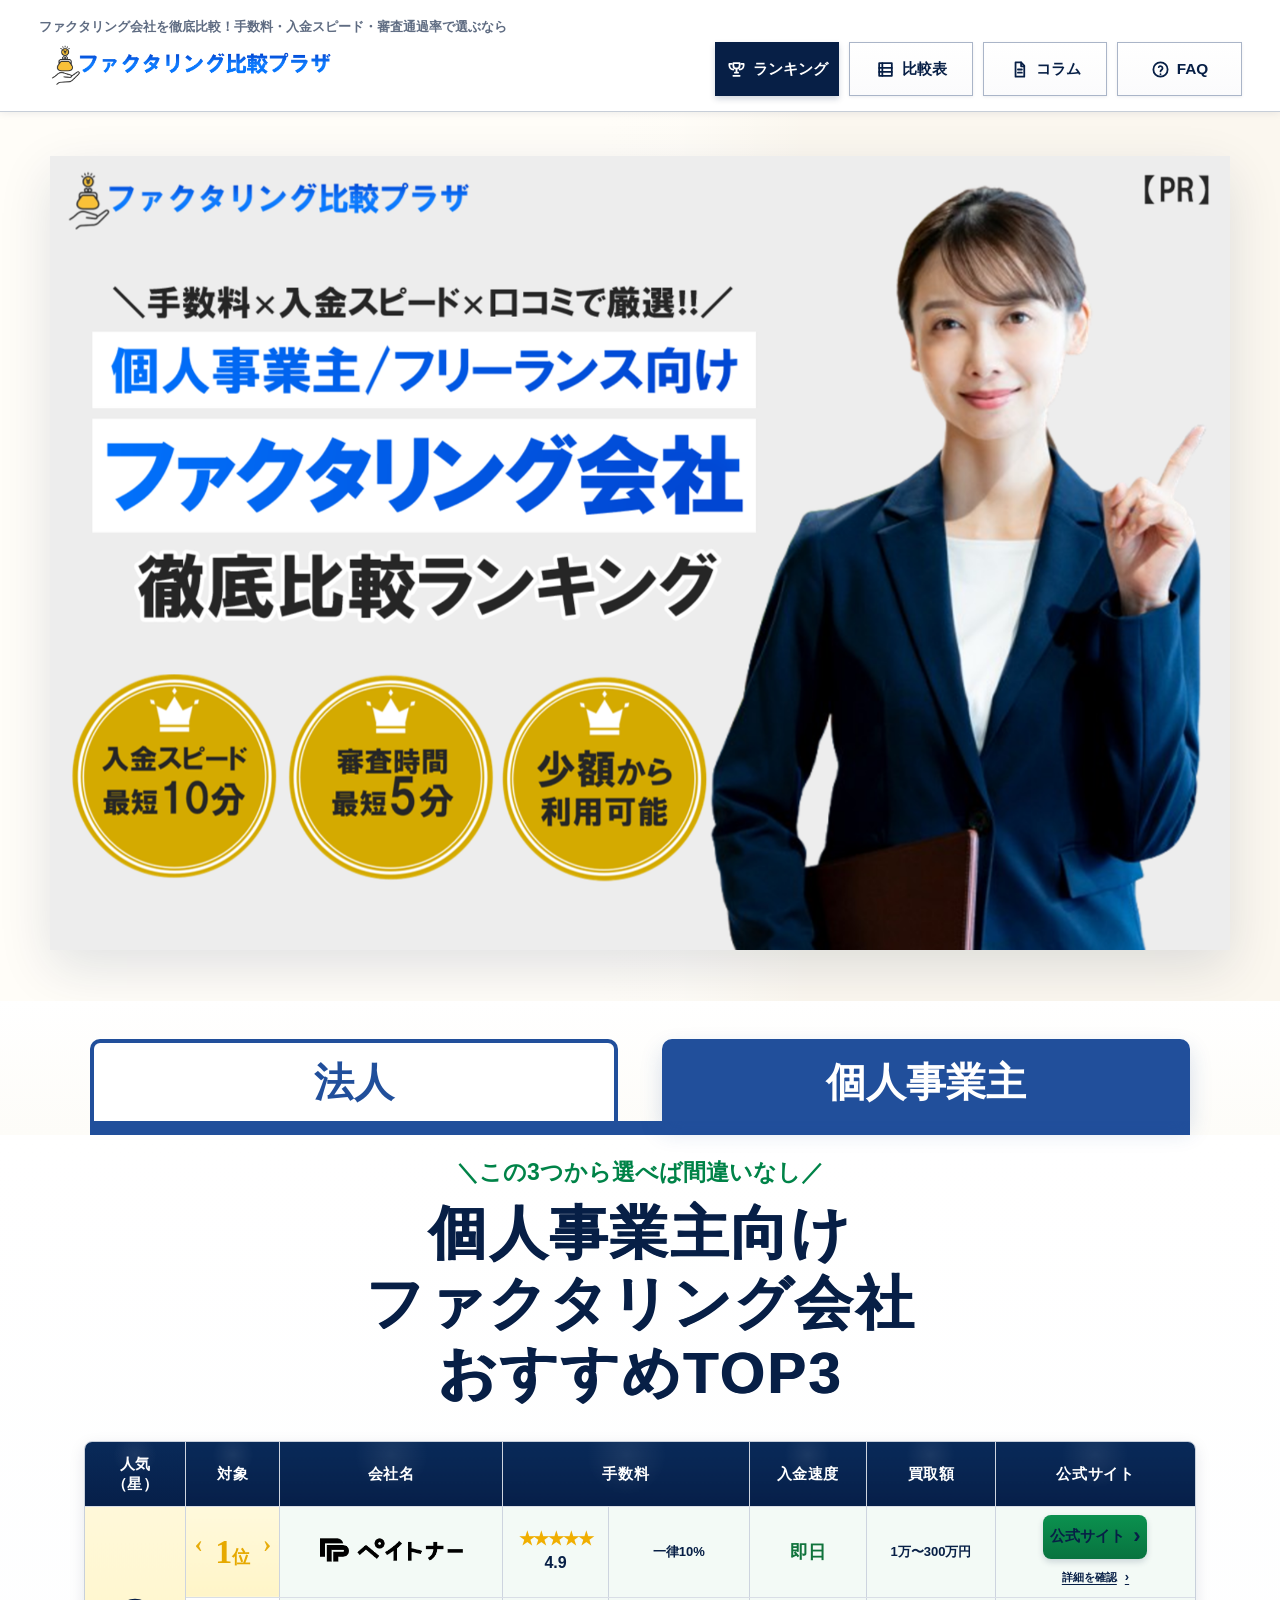
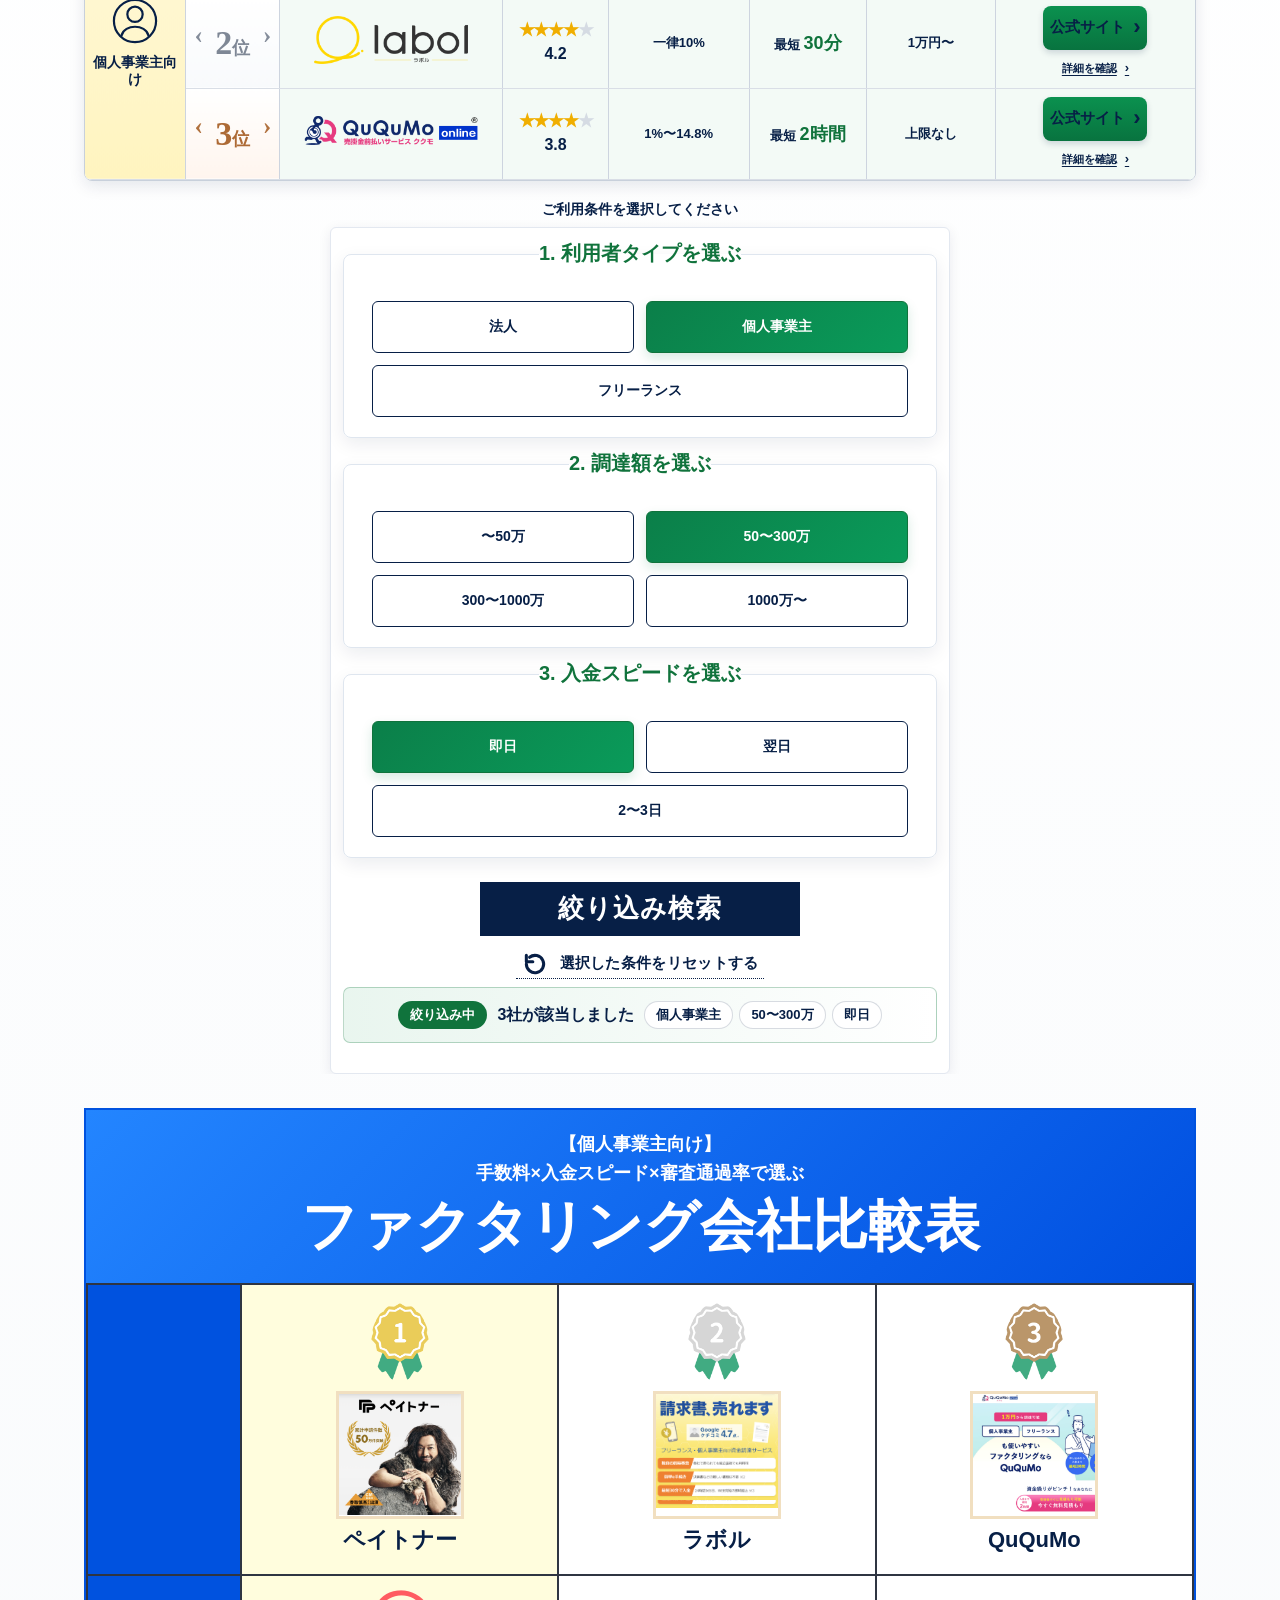
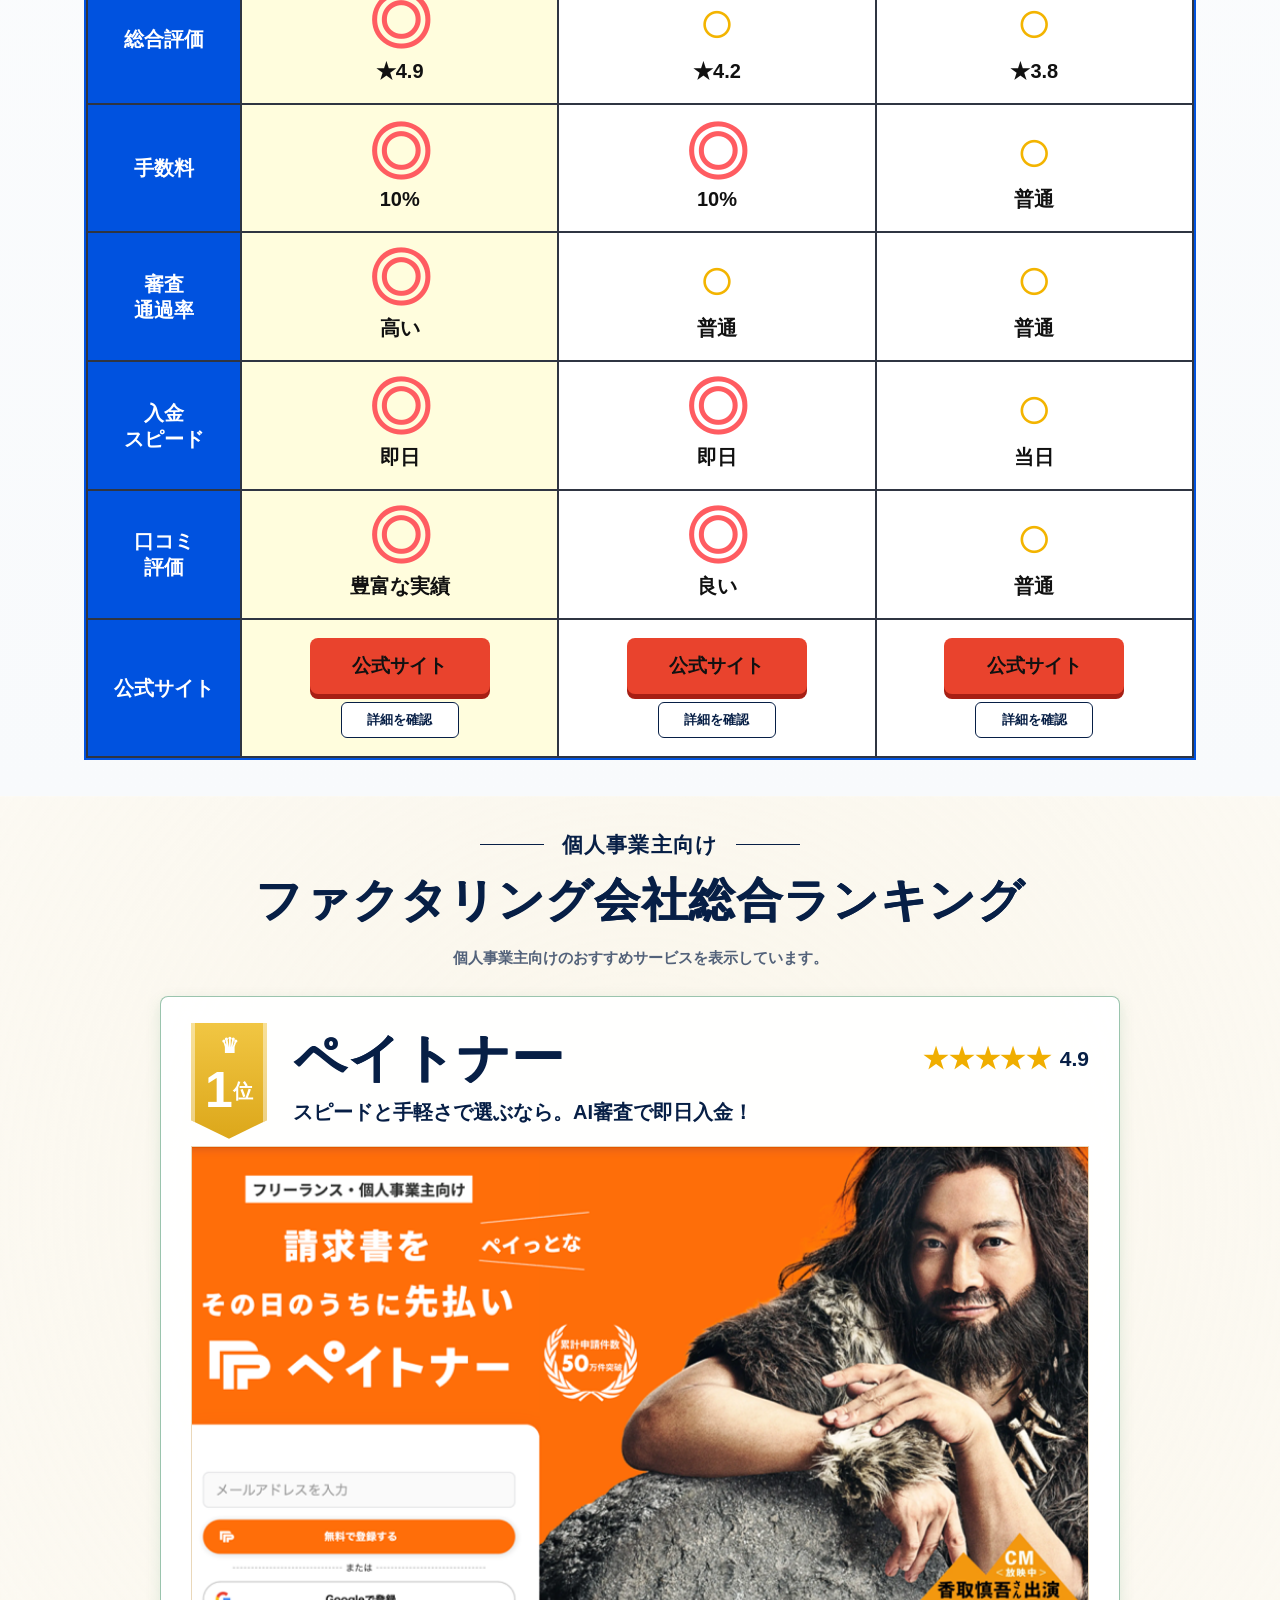
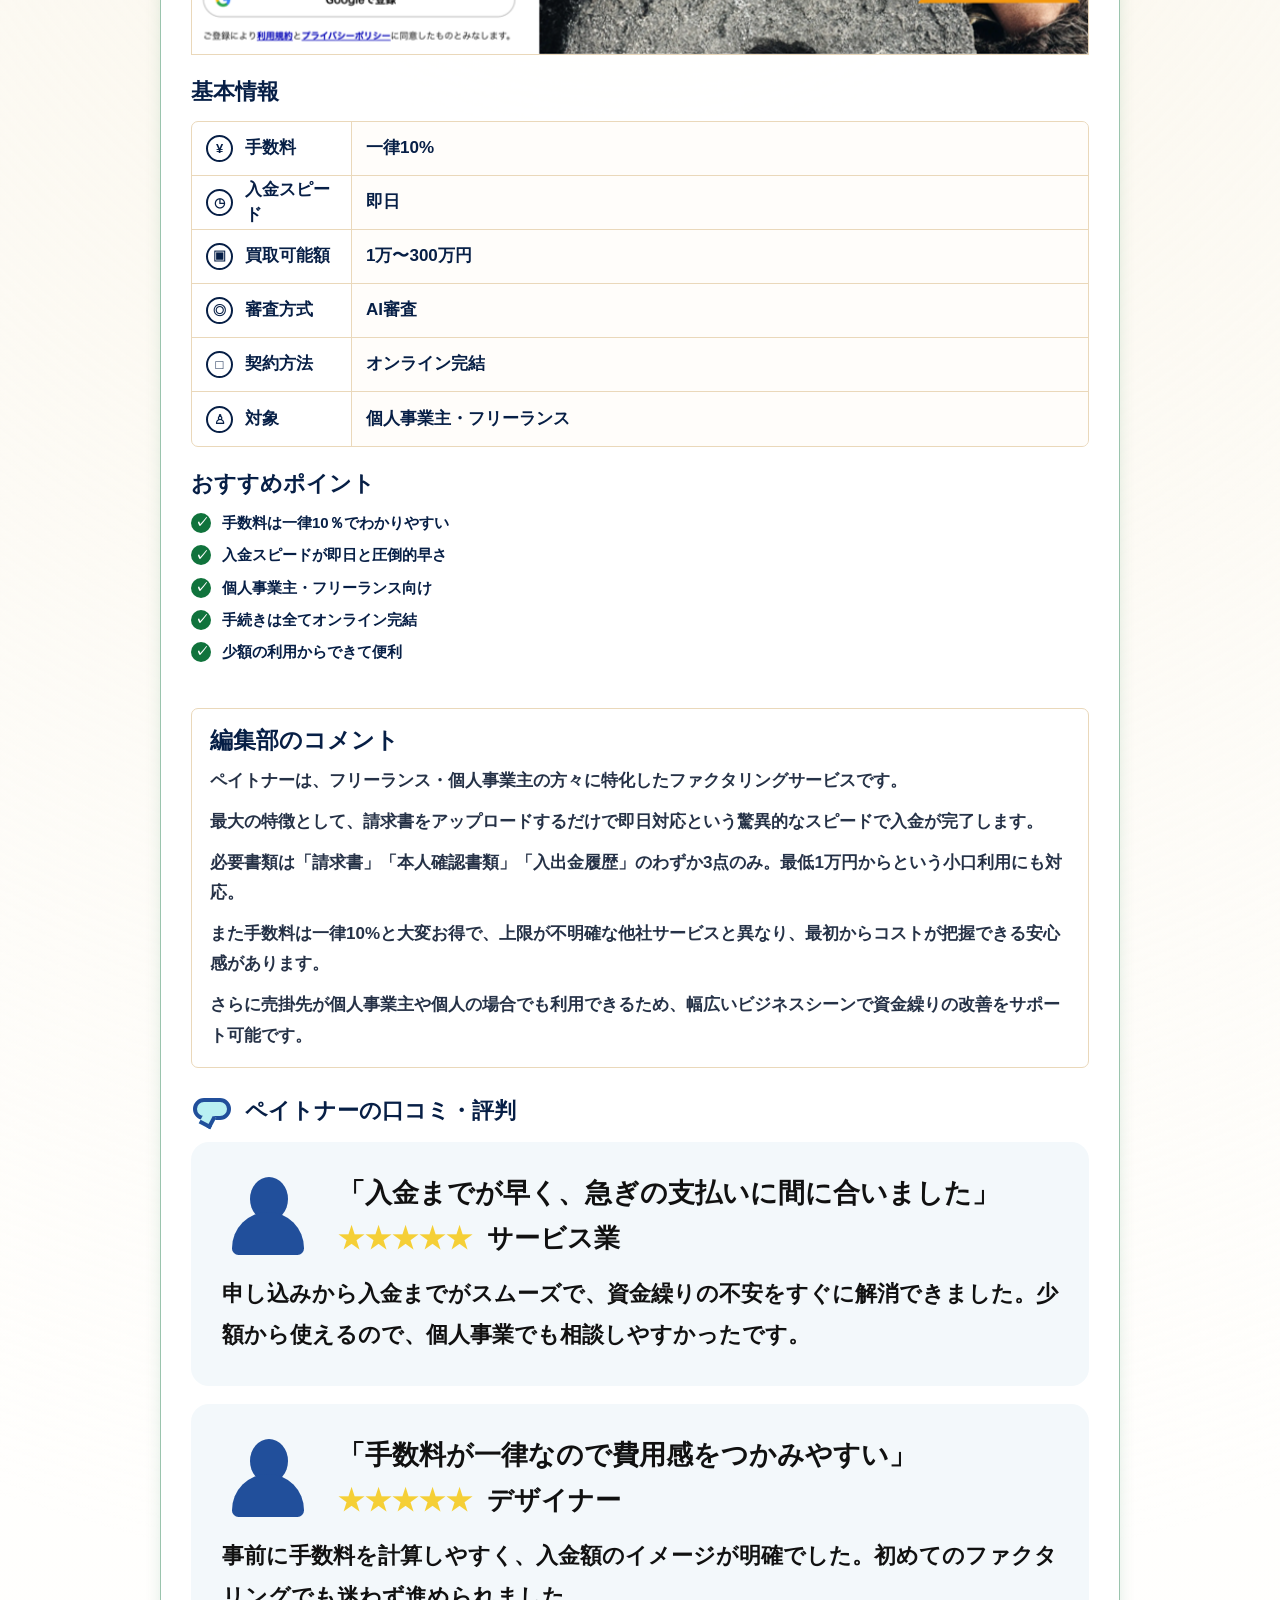
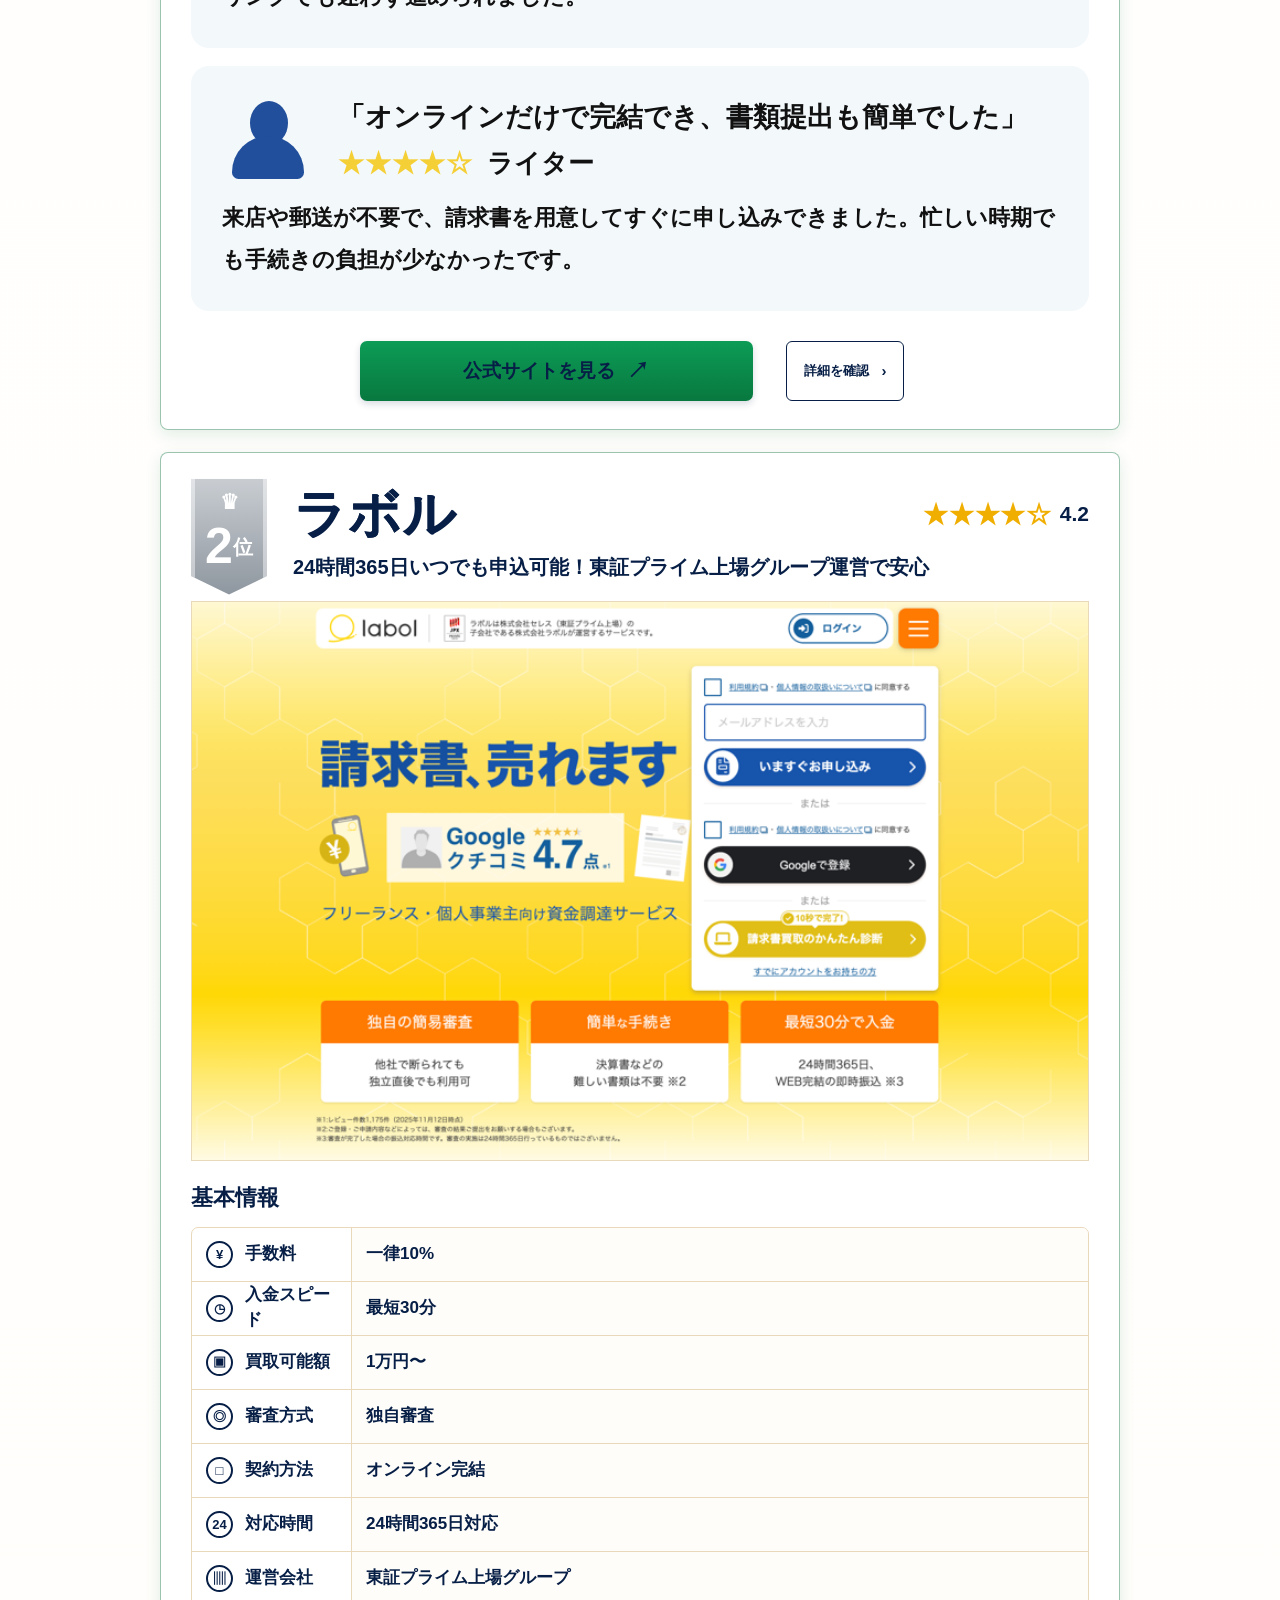
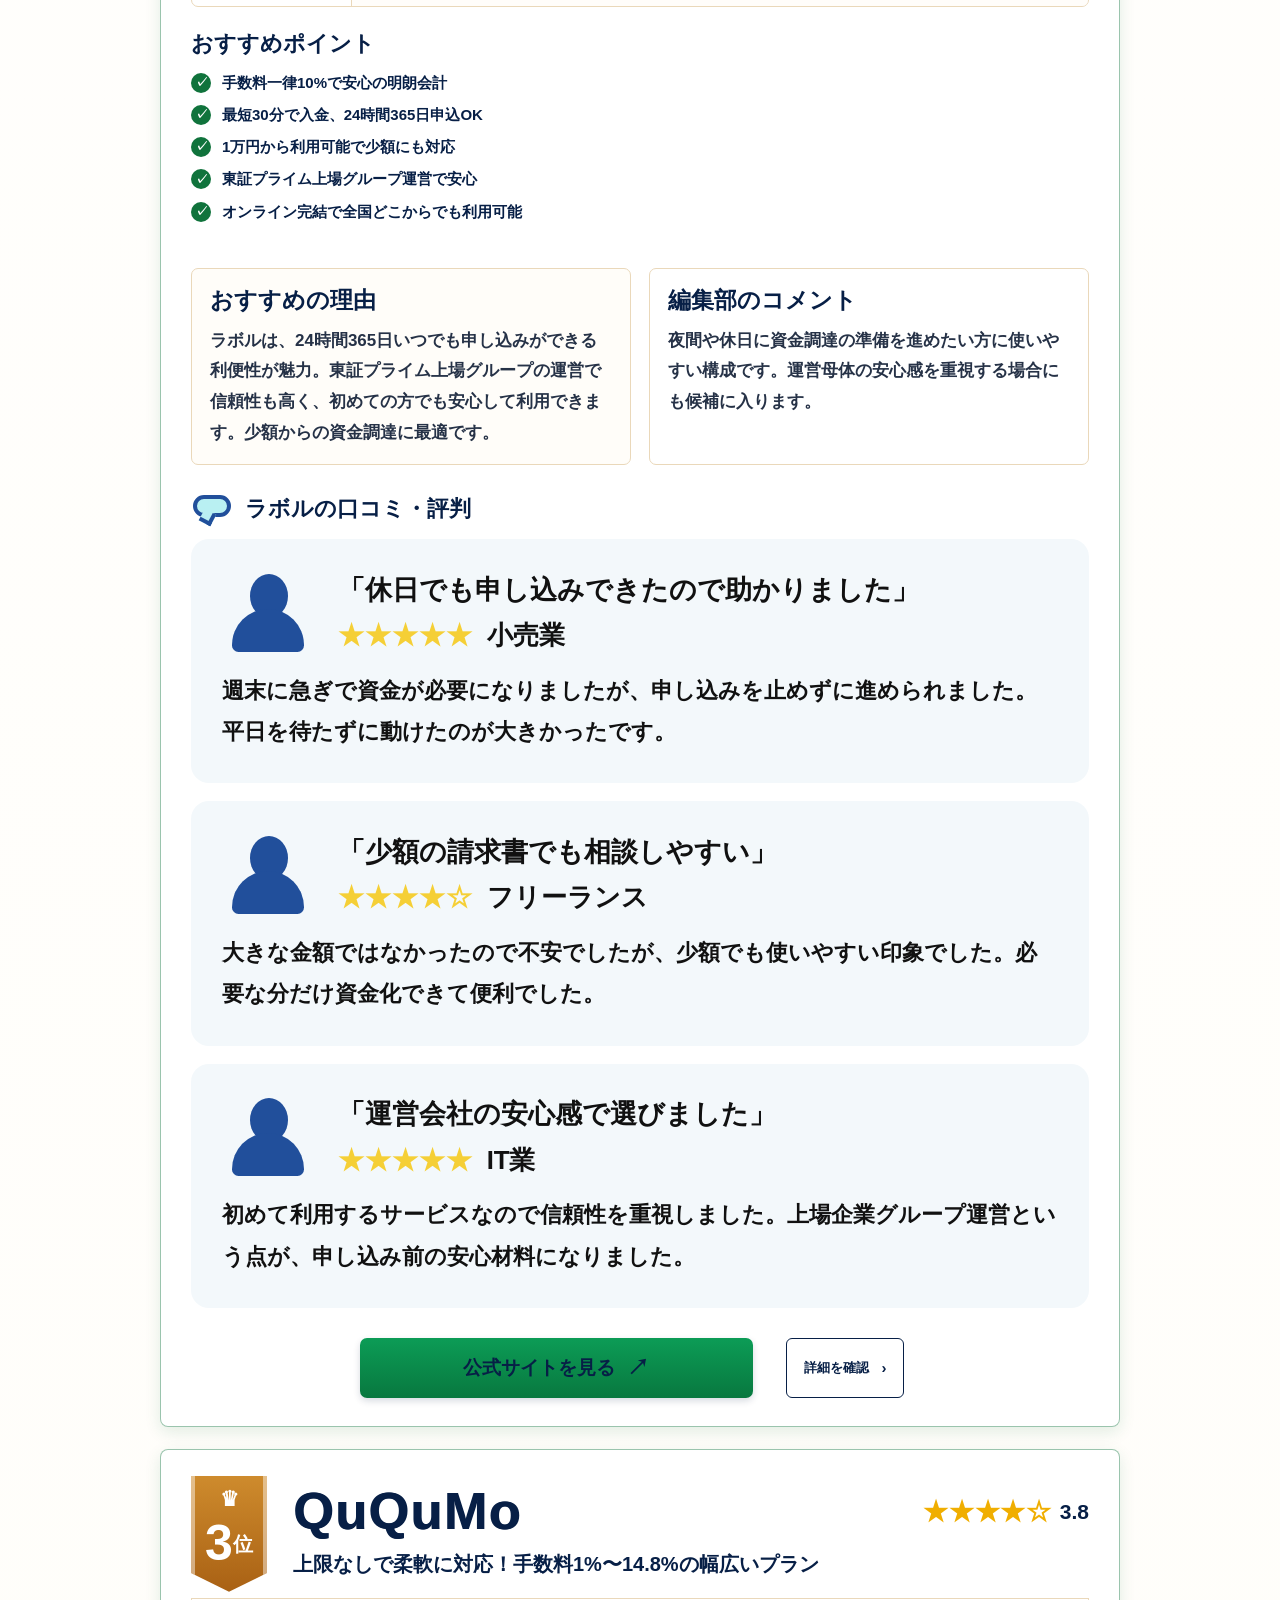
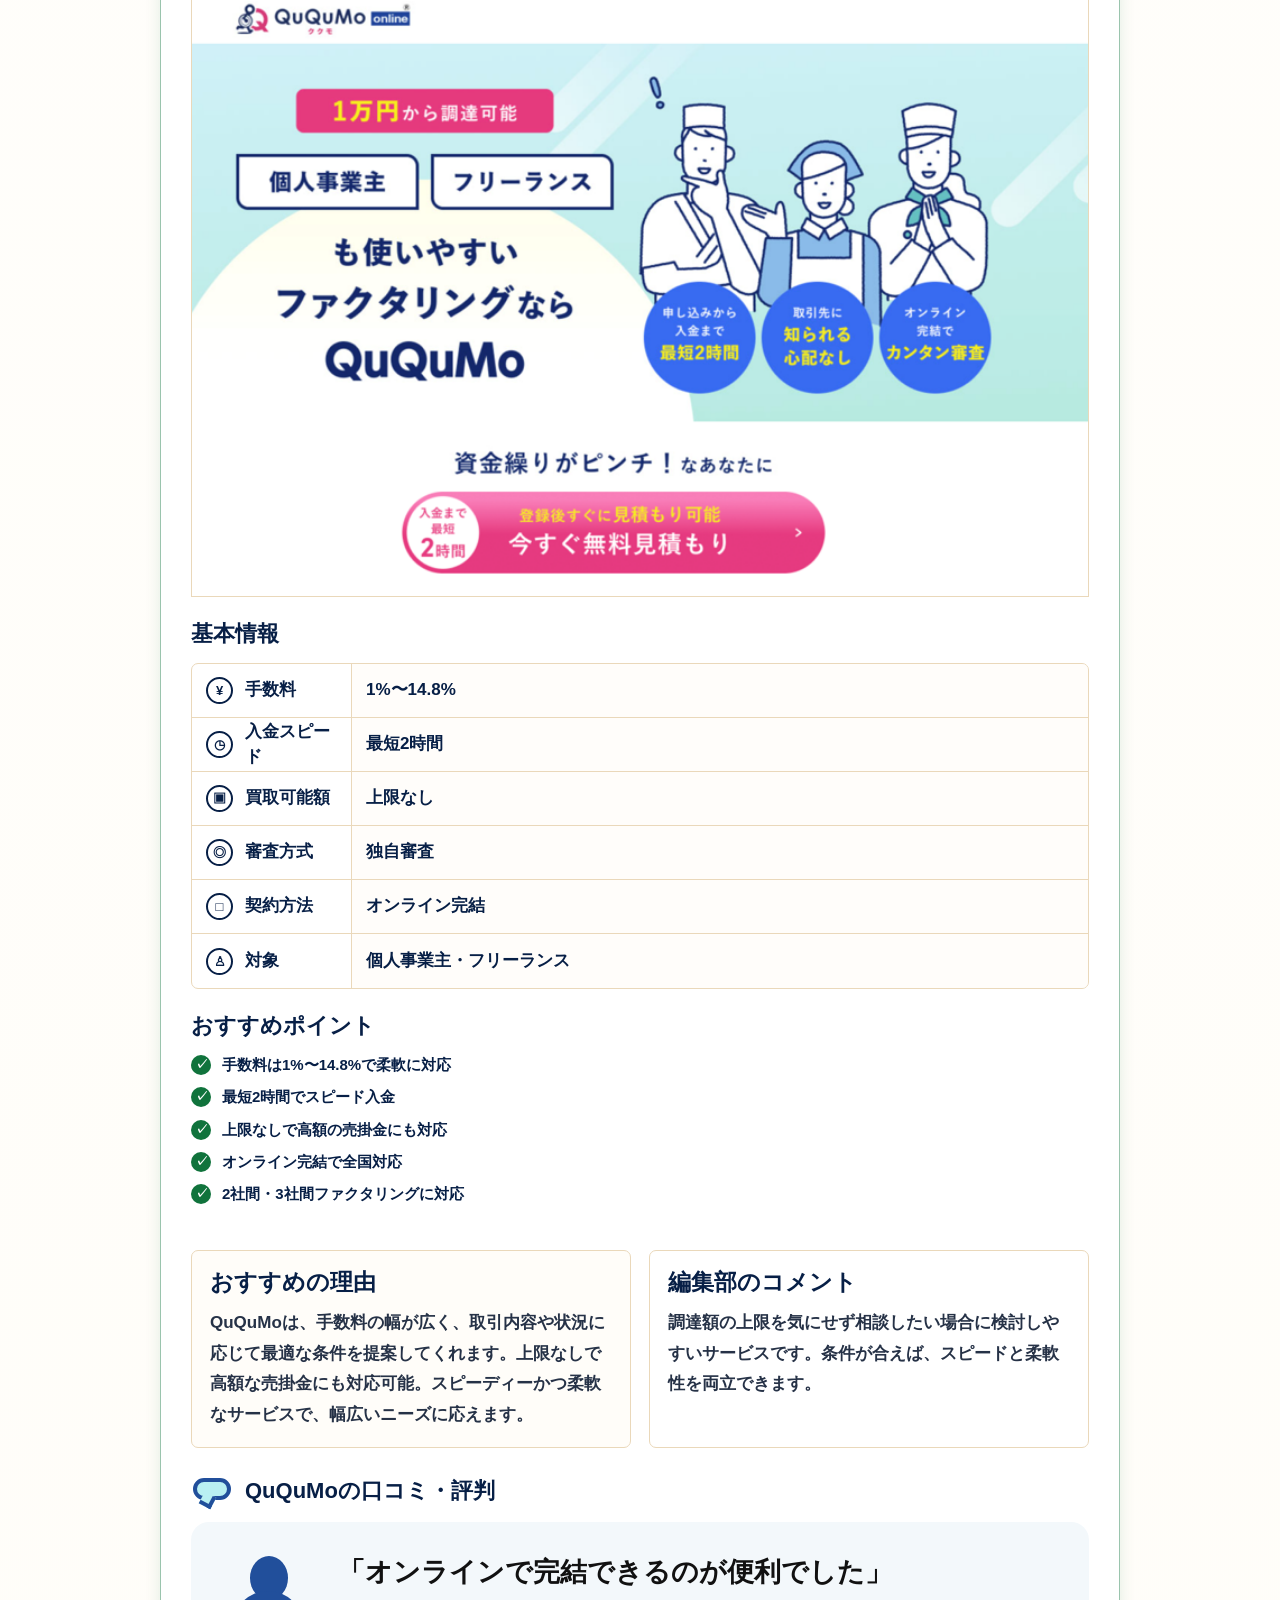
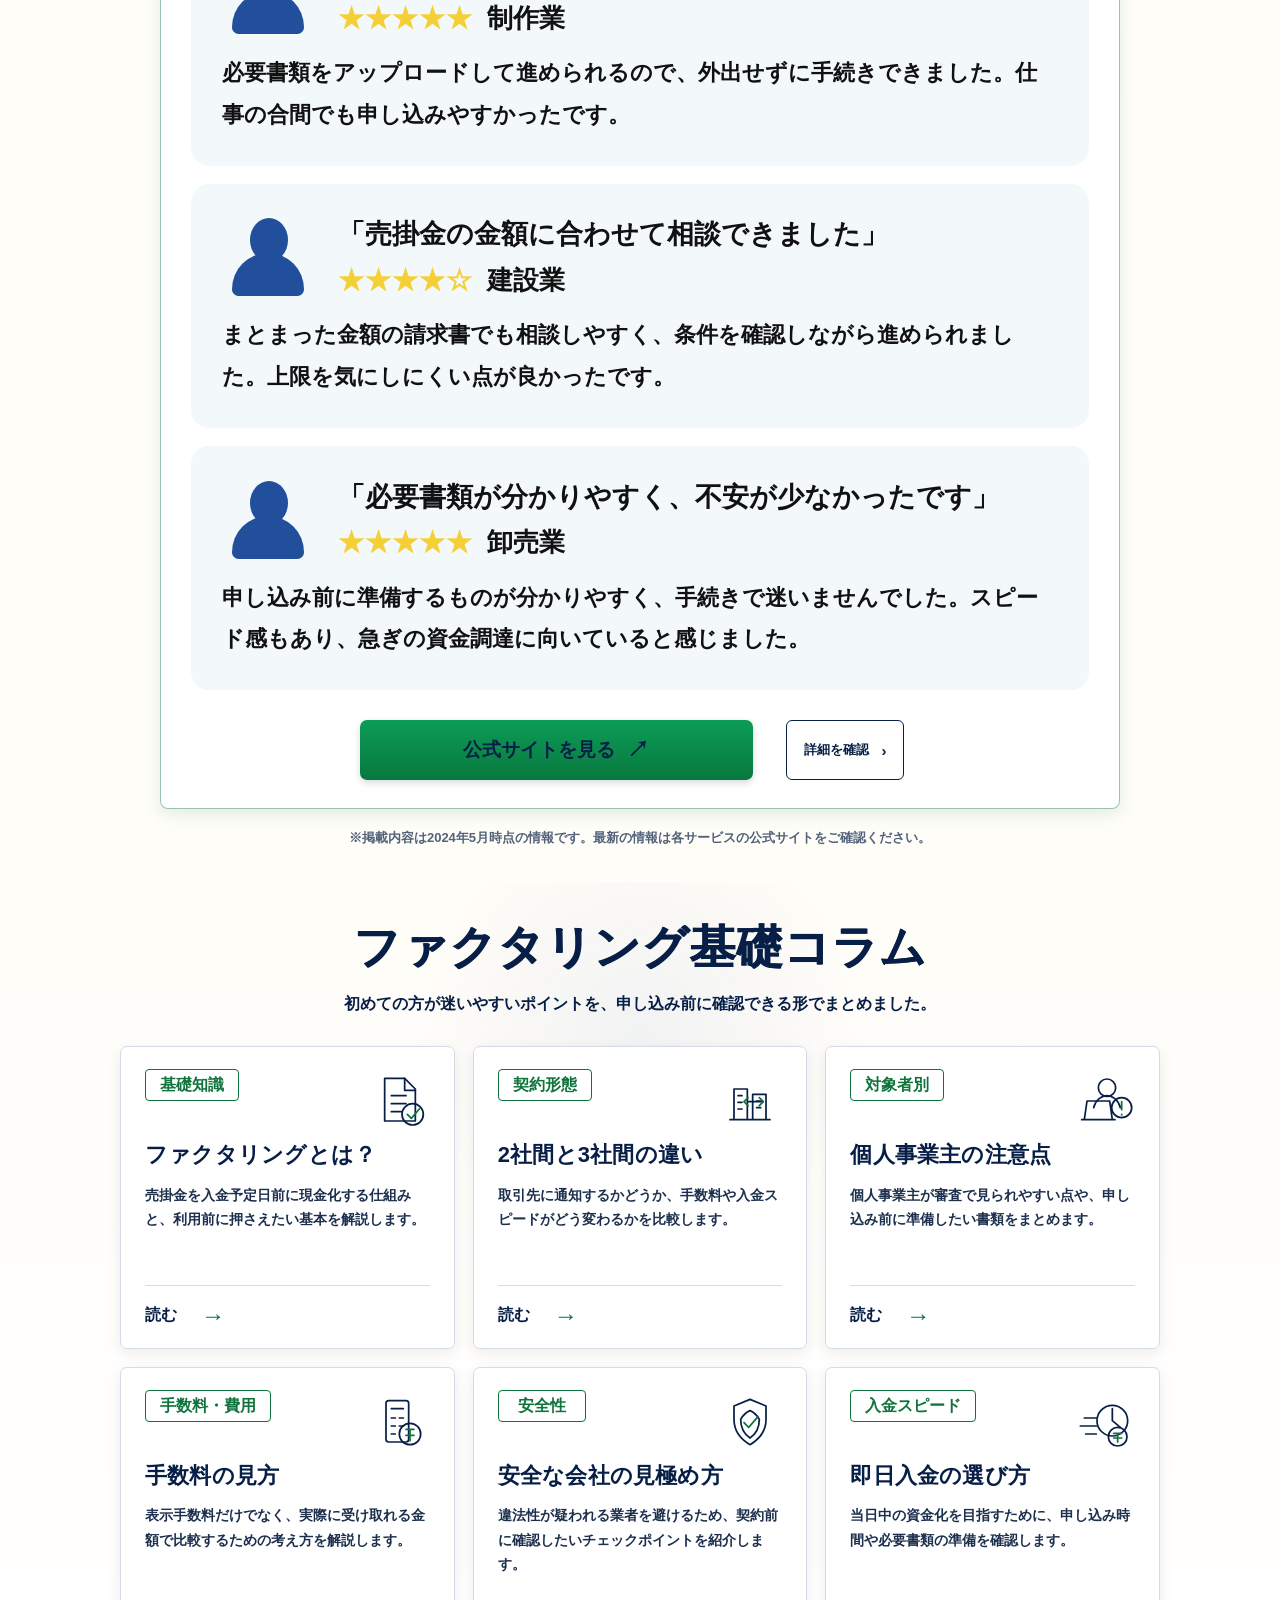
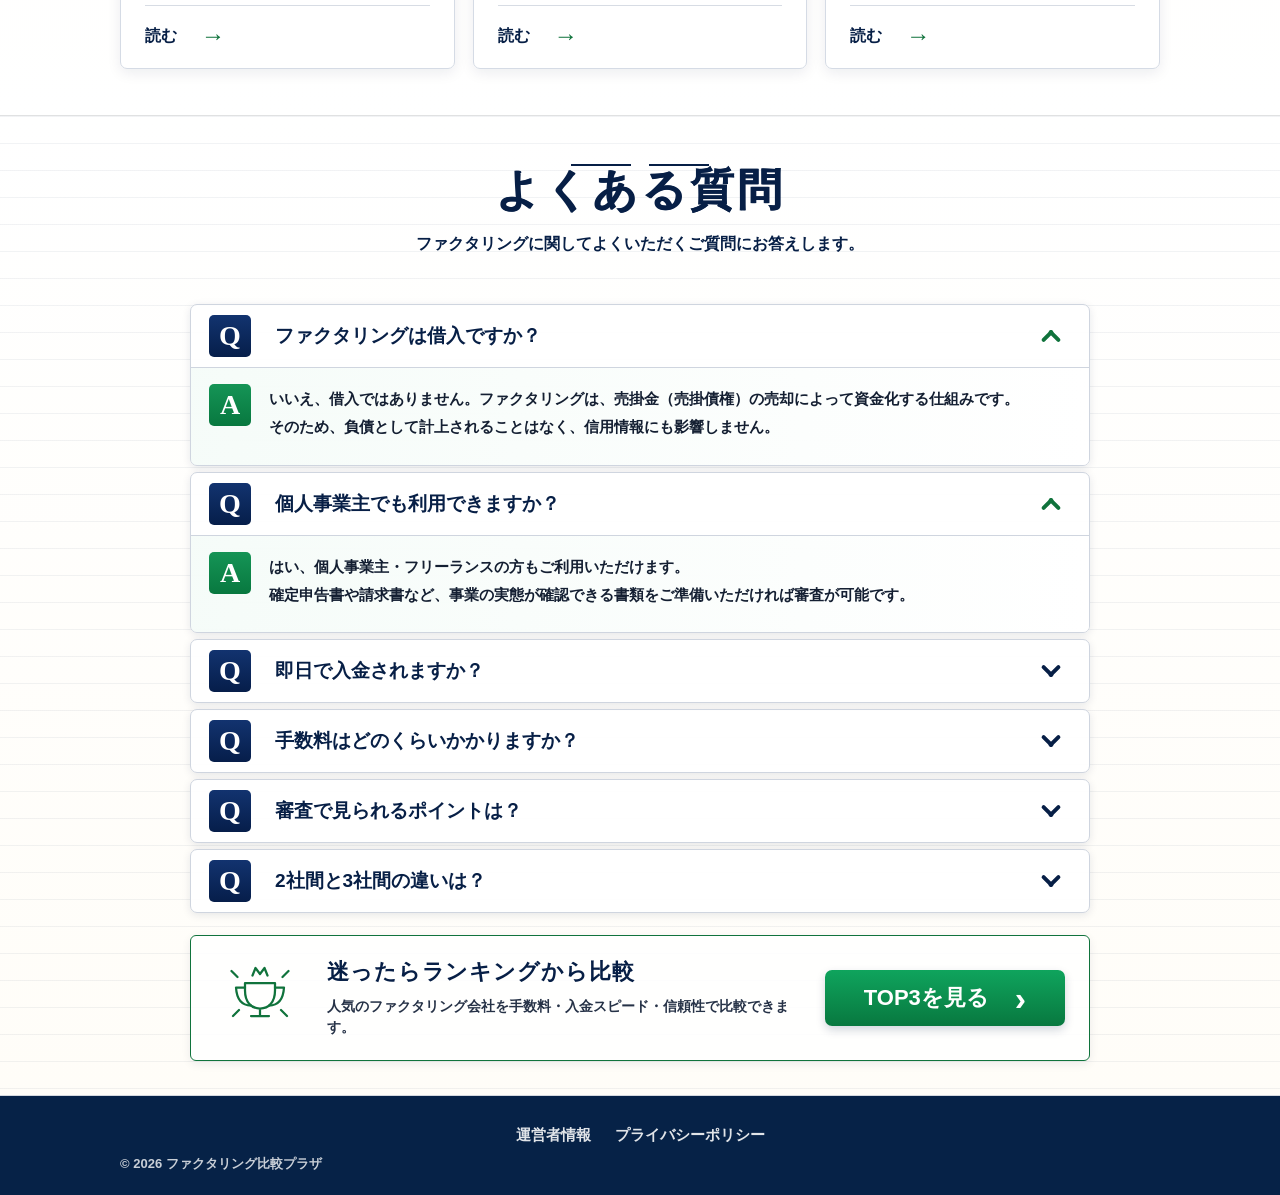
==== commit caee5bba: "Rename affiliate link class" ====
--- a/index.html
+++ b/index.html
@@ -11,7 +11,7 @@
     })(window,document,'script','dataLayer','GTM-WVW3GJBQ');</script>
     <!-- End Google Tag Manager -->
     <title>請求書ファクタリング比較ナビ</title>
-    <link rel="stylesheet" href="app.css?v=20260525-column-pages-v39">
+    <link rel="stylesheet" href="app.css?v=20260607-ranking-links">
   </head>
   <body id="top">
     <!-- Google Tag Manager (noscript) -->
@@ -62,8 +62,8 @@
         <section class="first-view first-view-v3" aria-label="ファクタリング会社 徹底比較ランキング">
           <div class="hero-image-frame" aria-label="ファーストビュー画像">
             <picture>
-              <source media="(max-width: 900px)" srcset="assets/v3-fv-banner.png">
-              <img src="assets/v3-fv-banner.png" alt="">
+              <source media="(max-width: 900px)" srcset="assets/v3-fv-banner.png" data-personal-srcset="assets/v3-fv-banner.png" data-corporate-srcset="assets/corporate-fv-banner.png">
+              <img src="assets/v3-fv-banner.png" data-personal-src="assets/v3-fv-banner.png" data-corporate-src="assets/corporate-fv-banner.png" alt="">
             </picture>
           </div>
           <div class="hero-copy">
@@ -157,7 +157,7 @@
                     </th>
                     <td class="rank rank-gold"><span>1</span><small>位</small></td>
                     <td class="company-cell">
-                      <a class="affiliate-link" href="https://jass-net.com/link.php?i=pide1y7m6bld&m=miday5mwdqmf" target="_blank" rel="noopener"><strong class="brand-logo brand-paytner"><span>ペイトナー</span></strong></a>
+                      <a class="aff-link" href="https://jass-net.com/link.php?i=pide1y7m6bld&m=miday5mwdqmf" target="_blank" rel="noopener"><strong class="brand-logo brand-paytner"><span>ペイトナー</span></strong></a>
                     </td>
                     <td class="rating-cell"><span class="stars">★★★★★</span><strong>4.9</strong></td>
                     <td>一律<strong>10%</strong></td>
@@ -173,7 +173,7 @@
                   <tr>
                     <td class="rank rank-silver"><span>2</span><small>位</small></td>
                     <td class="company-cell">
-                      <a class="affiliate-link" href="https://jass-net.com/link.php?i=pide75vgd7kl&m=miday5mwdqmf" target="_blank" rel="noopener"><strong class="brand-logo brand-labol"><span>ラボル</span></strong></a>
+                      <a class="aff-link" href="https://jass-net.com/link.php?i=pide75vgd7kl&m=miday5mwdqmf" target="_blank" rel="noopener"><strong class="brand-logo brand-labol"><span>ラボル</span></strong></a>
                     </td>
                     <td class="rating-cell"><span class="stars">★★★★<em>★</em></span><strong>4.2</strong></td>
                     <td>一律<strong>10%</strong></td>
@@ -186,10 +186,10 @@
                       </div>
                     </td>
                   </tr>
-                  <tr>
+                  <tr data-audiences="personal freelance">
                     <td class="rank rank-bronze"><span>3</span><small>位</small></td>
                     <td class="company-cell">
-                      <strong class="brand-logo brand-ququmo"><span>QuQuMo</span></strong>
+                      <a class="aff-link" href="https://jass-net.com/link.php?i=piduvzxipach&m=miday5mwdqmf" target="_blank" rel="noopener"><strong class="brand-logo brand-ququmo"><span>QuQuMo</span></strong></a>
                     </td>
                     <td class="rating-cell"><span class="stars">★★★★<em>★</em></span><strong>3.8</strong></td>
                     <td>1%〜14.8%</td>
@@ -197,7 +197,7 @@
                     <td>上限なし</td>
                     <td>
                       <div class="site-actions">
-                        <a class="site-button primary" href="#">公式サイト <span>›</span></a>
+                        <a class="site-button primary aff-link" href="https://jass-net.com/link.php?i=piduvzxipach&m=miday5mwdqmf" target="_blank" rel="noopener">公式サイト <span>›</span></a>
                         <a class="site-button detail" href="#ququmo-detail">詳細を確認 <span>›</span></a>
                       </div>
                     </td>
@@ -209,7 +209,7 @@
                     </th>
                     <td class="rank rank-gold"><span>1</span><small>位</small></td>
                     <td class="company-cell">
-                      <a class="affiliate-link" href="https://jass-net.com/link.php?i=pi84llxxljtz&m=miday5mwdqmf" target="_blank" rel="noopener"><strong class="brand-logo brand-mentor"><span>メンターキャピタル</span></strong></a>
+                      <a class="aff-link" href="https://jass-net.com/link.php?i=pi84llxxljtz&m=miday5mwdqmf" target="_blank" rel="noopener"><strong class="brand-logo brand-mentor"><span>メンターキャピタル</span></strong></a>
                     </td>
                     <td class="rating-cell"><span class="stars">★★★★★</span><strong>4.8</strong></td>
                     <td><strong>2%〜</strong></td>
@@ -225,7 +225,7 @@
                   <tr class="is-filter-hidden">
                     <td class="rank rank-silver"><span>2</span><small>位</small></td>
                     <td class="company-cell">
-                      <strong class="brand-logo brand-ag"><span>AGビジネスサポート</span></strong>
+                      <a class="aff-link" href="https://jass-net.com/link.php?i=pidugwvpjpxd&m=miday5mwdqmf" target="_blank" rel="noopener"><strong class="brand-logo brand-ag"><span>AGビジネスサポート</span></strong></a>
                     </td>
                     <td class="rating-cell"><span class="stars">★★★★<em>★</em></span><strong>4.4</strong></td>
                     <td><strong>2〜12%</strong></td>
@@ -233,24 +233,24 @@
                     <td>1万円〜</td>
                     <td>
                       <div class="site-actions">
-                        <a class="site-button primary" href="https://lp.aiful-bf.co.jp/4cfe94fc/index.html" target="_blank" rel="noopener">公式サイト <span>›</span></a>
+                        <a class="site-button primary aff-link" href="https://jass-net.com/link.php?i=pidugwvpjpxd&m=miday5mwdqmf" target="_blank" rel="noopener">公式サイト <span>›</span></a>
                         <a class="site-button detail" href="#ag-detail">詳細を確認 <span>›</span></a>
                       </div>
                     </td>
                   </tr>
-                  <tr class="is-filter-hidden">
+                  <tr class="is-filter-hidden" data-audiences="corporate">
                     <td class="rank rank-bronze"><span>3</span><small>位</small></td>
                     <td class="company-cell">
-                      <strong class="brand-logo brand-accel"><span>アクセルファクター</span></strong>
+                      <a class="aff-link" href="https://jass-net.com/link.php?i=piduvzxipach&m=miday5mwdqmf" target="_blank" rel="noopener"><strong class="brand-logo brand-ququmo"><span>QuQuMo</span></strong></a>
                     </td>
-                    <td class="rating-cell"><span class="stars">★★★★<em>★</em></span><strong>4.6</strong></td>
-                    <td>要見積もり</td>
+                    <td class="rating-cell"><span class="stars">★★★★<em>★</em></span><strong>3.8</strong></td>
+                    <td>1%〜14.8%</td>
                     <td>最短 <strong class="green-text">2時間</strong></td>
-                    <td>〜1億円</td>
+                    <td>上限なし</td>
                     <td>
                       <div class="site-actions">
-                        <a class="site-button primary" href="https://accelfacter.co.jp/lp11h-b/single-g/" target="_blank" rel="noopener">公式サイト <span>›</span></a>
-                        <a class="site-button detail" href="#accel-detail">詳細を確認 <span>›</span></a>
+                        <a class="site-button primary aff-link" href="https://jass-net.com/link.php?i=piduvzxipach&m=miday5mwdqmf" target="_blank" rel="noopener">公式サイト <span>›</span></a>
+                        <a class="site-button detail" href="#ququmo-corporate-detail">詳細を確認 <span>›</span></a>
                       </div>
                     </td>
                   </tr>
@@ -354,17 +354,17 @@
                       <th scope="col">
                         <span class="medal gold">1</span>
                         <a class="top3-thumb top3-thumb-paytner" href="https://jass-net.com/link.php?i=pide1y7m6bld&m=miday5mwdqmf" target="_blank" rel="noopener"><img src="assets/v3-product-paytner.png" alt=""></a>
-                        <a class="affiliate-link" href="https://jass-net.com/link.php?i=pide1y7m6bld&m=miday5mwdqmf" target="_blank" rel="noopener"><strong class="brand-logo brand-paytner"><span>ペイトナー</span></strong></a>
+                        <a class="aff-link" href="https://jass-net.com/link.php?i=pide1y7m6bld&m=miday5mwdqmf" target="_blank" rel="noopener"><strong class="brand-logo brand-paytner"><span>ペイトナー</span></strong></a>
                       </th>
                       <th scope="col">
                         <span class="medal silver">2</span>
                         <a class="top3-thumb top3-thumb-labol" href="https://jass-net.com/link.php?i=pide75vgd7kl&m=miday5mwdqmf" target="_blank" rel="noopener"><img src="assets/v3-product-labol.png" alt=""></a>
-                        <a class="affiliate-link" href="https://jass-net.com/link.php?i=pide75vgd7kl&m=miday5mwdqmf" target="_blank" rel="noopener"><strong class="brand-logo brand-labol"><span>ラボル</span></strong></a>
+                        <a class="aff-link" href="https://jass-net.com/link.php?i=pide75vgd7kl&m=miday5mwdqmf" target="_blank" rel="noopener"><strong class="brand-logo brand-labol"><span>ラボル</span></strong></a>
                       </th>
                       <th scope="col">
                         <span class="medal bronze">3</span>
-                        <span class="top3-thumb top3-thumb-ququmo"><img src="assets/v3-product-ququmo.png" alt=""></span>
-                        <strong class="brand-logo brand-ququmo"><span>QuQuMo</span></strong>
+                        <a class="top3-thumb top3-thumb-ququmo" href="https://jass-net.com/link.php?i=piduvzxipach&m=miday5mwdqmf" target="_blank" rel="noopener"><img src="assets/v3-product-ququmo.png" alt=""></a>
+                        <a class="aff-link" href="https://jass-net.com/link.php?i=piduvzxipach&m=miday5mwdqmf" target="_blank" rel="noopener"><strong class="brand-logo brand-ququmo"><span>QuQuMo</span></strong></a>
                       </th>
                     </tr>
                   </thead>
@@ -415,7 +415,7 @@
                       </td>
                       <td>
                         <div class="top3-cta-group">
-                          <a href="#" class="top3-site-button">公式サイト</a>
+                          <a href="https://jass-net.com/link.php?i=piduvzxipach&m=miday5mwdqmf" target="_blank" rel="noopener" class="top3-site-button aff-link">公式サイト</a>
                           <a href="#ququmo-detail" class="top3-detail-button">詳細を確認</a>
                         </div>
                       </td>
@@ -439,17 +439,17 @@
                       <th scope="col">
                         <span class="medal gold">1</span>
                         <a class="top3-thumb top3-thumb-mentor" href="https://jass-net.com/link.php?i=pi84llxxljtz&m=miday5mwdqmf" target="_blank" rel="noopener"><img src="assets/corporate-product-mentor.png" alt=""></a>
-                        <a class="affiliate-link" href="https://jass-net.com/link.php?i=pi84llxxljtz&m=miday5mwdqmf" target="_blank" rel="noopener"><strong class="brand-logo brand-mentor"><span>メンターキャピタル</span></strong></a>
+                        <a class="aff-link" href="https://jass-net.com/link.php?i=pi84llxxljtz&m=miday5mwdqmf" target="_blank" rel="noopener"><strong class="brand-logo brand-mentor"><span>メンターキャピタル</span></strong></a>
                       </th>
                       <th scope="col">
                         <span class="medal silver">2</span>
-                        <span class="top3-thumb top3-thumb-ag"><img src="assets/corporate-product-ag.png" alt=""></span>
-                        <strong class="brand-logo brand-ag"><span>AGビジネスサポート</span></strong>
+                        <a class="top3-thumb top3-thumb-ag" href="https://jass-net.com/link.php?i=pidugwvpjpxd&m=miday5mwdqmf" target="_blank" rel="noopener"><img src="assets/corporate-product-ag.png" alt=""></a>
+                        <a class="aff-link" href="https://jass-net.com/link.php?i=pidugwvpjpxd&m=miday5mwdqmf" target="_blank" rel="noopener"><strong class="brand-logo brand-ag"><span>AGビジネスサポート</span></strong></a>
                       </th>
                       <th scope="col">
                         <span class="medal bronze">3</span>
-                        <span class="top3-thumb top3-thumb-accel"><img src="assets/corporate-product-accel.png" alt=""></span>
-                        <strong class="brand-logo brand-accel"><span>アクセルファクター</span></strong>
+                        <a class="top3-thumb top3-thumb-ququmo top3-thumb-ququmo-corporate" href="https://jass-net.com/link.php?i=piduvzxipach&m=miday5mwdqmf" target="_blank" rel="noopener"><img src="assets/ququmo-comparison.jpg" alt=""></a>
+                        <a class="aff-link" href="https://jass-net.com/link.php?i=piduvzxipach&m=miday5mwdqmf" target="_blank" rel="noopener"><strong class="brand-logo brand-ququmo"><span>QuQuMo</span></strong></a>
                       </th>
                     </tr>
                   </thead>
@@ -458,31 +458,31 @@
                       <th scope="row">総合評価</th>
                       <td><span class="score-mark best">◎</span><strong>★4.8</strong></td>
                       <td><span class="score-mark">○</span><strong>★4.4</strong></td>
-                      <td><span class="score-mark">○</span><strong>★4.6</strong></td>
+                      <td><span class="score-mark">○</span><strong>★3.8</strong></td>
                     </tr>
                     <tr>
                       <th scope="row">手数料</th>
                       <td><span class="score-mark best">◎</span><strong>2%〜</strong></td>
                       <td><span class="score-mark best">◎</span><strong>2〜12%</strong></td>
-                      <td><span class="score-mark">○</span><strong>要見積もり</strong></td>
+                      <td><span class="score-mark">○</span><strong>1%〜14.8%</strong></td>
                     </tr>
                     <tr>
                       <th scope="row">法人<br>対応力</th>
                       <td><span class="score-mark best">◎</span><strong>高い</strong></td>
                       <td><span class="score-mark">○</span><strong>対応</strong></td>
-                      <td><span class="score-mark best">◎</span><strong>高い</strong></td>
+                      <td><span class="score-mark">○</span><strong>対応</strong></td>
                     </tr>
                     <tr>
                       <th scope="row">入金<br>スピード</th>
                       <td><span class="score-mark best">◎</span><strong>最短即日</strong></td>
                       <td><span class="score-mark best">◎</span><strong>最短即日</strong></td>
-                      <td><span class="score-mark best">◎</span><strong>最短2時間</strong></td>
+                      <td><span class="score-mark">○</span><strong>最短2時間</strong></td>
                     </tr>
                     <tr>
                       <th scope="row">特徴</th>
                       <td><span class="score-mark best">◎</span><strong>審査通過率92%</strong></td>
                       <td><span class="score-mark">○</span><strong>アイフル系</strong></td>
-                      <td><span class="score-mark">○</span><strong>信頼重視</strong></td>
+                      <td><span class="score-mark">○</span><strong>オンライン完結</strong></td>
                     </tr>
                     <tr>
                       <th scope="row">公式サイト</th>
@@ -494,14 +494,14 @@
                       </td>
                       <td>
                         <div class="top3-cta-group">
-                          <a href="https://lp.aiful-bf.co.jp/4cfe94fc/index.html" target="_blank" rel="noopener" class="top3-site-button">公式サイト</a>
+                          <a href="https://jass-net.com/link.php?i=pidugwvpjpxd&m=miday5mwdqmf" target="_blank" rel="noopener" class="top3-site-button aff-link">公式サイト</a>
                           <a href="#ag-detail" class="top3-detail-button">詳細を確認</a>
                         </div>
                       </td>
                       <td>
                         <div class="top3-cta-group">
-                          <a href="https://accelfacter.co.jp/lp11h-b/single-g/" target="_blank" rel="noopener" class="top3-site-button">公式サイト</a>
-                          <a href="#accel-detail" class="top3-detail-button">詳細を確認</a>
+                          <a href="https://jass-net.com/link.php?i=piduvzxipach&m=miday5mwdqmf" target="_blank" rel="noopener" class="top3-site-button aff-link">公式サイト</a>
+                          <a href="#ququmo-corporate-detail" class="top3-detail-button">詳細を確認</a>
                         </div>
                       </td>
                     </tr>
@@ -523,7 +523,7 @@
             <article class="ranking-card rank-one" id="paytner-detail">
               <div class="rank-ribbon"><span>1</span><small>位</small></div>
               <div class="ranking-left">
-                <h3><a class="affiliate-link" href="https://jass-net.com/link.php?i=pide1y7m6bld&m=miday5mwdqmf" target="_blank" rel="noopener">ペイトナー</a></h3>
+                <h3><a class="aff-link" href="https://jass-net.com/link.php?i=pide1y7m6bld&m=miday5mwdqmf" target="_blank" rel="noopener">ペイトナー</a></h3>
                 <div class="service-rating"><span>★★★★★</span><strong>4.9</strong></div>
                 <p class="service-catch">スピードと手軽さで選ぶなら。AI審査で即日入金！</p>
               </div>
@@ -532,7 +532,7 @@
                 <div>
                   <span>フリーランス・個人事業主向け</span>
                   <strong>請求書をその日のうちに先払い</strong>
-                  <small><a class="affiliate-link" href="https://jass-net.com/link.php?i=pide1y7m6bld&m=miday5mwdqmf" target="_blank" rel="noopener">ペイトナー</a></small>
+                  <small><a class="aff-link" href="https://jass-net.com/link.php?i=pide1y7m6bld&m=miday5mwdqmf" target="_blank" rel="noopener">ペイトナー</a></small>
                 </div>
               </div>
               <div class="ranking-body">
@@ -609,7 +609,7 @@
             <article class="ranking-card rank-two" id="labol-detail">
               <div class="rank-ribbon"><span>2</span><small>位</small></div>
               <div class="ranking-left">
-                <h3><a class="affiliate-link" href="https://jass-net.com/link.php?i=pide75vgd7kl&m=miday5mwdqmf" target="_blank" rel="noopener">ラボル</a></h3>
+                <h3><a class="aff-link" href="https://jass-net.com/link.php?i=pide75vgd7kl&m=miday5mwdqmf" target="_blank" rel="noopener">ラボル</a></h3>
                 <div class="service-rating"><span>★★★★☆</span><strong>4.2</strong></div>
                 <p class="service-catch">24時間365日いつでも申込可能！東証プライム上場グループ運営で安心</p>
               </div>
@@ -618,7 +618,7 @@
                 <div>
                   <span>24時間365日対応</span>
                   <strong>フリーランスの資金繰りをオンラインでサポート</strong>
-                  <small><a class="affiliate-link" href="https://jass-net.com/link.php?i=pide75vgd7kl&m=miday5mwdqmf" target="_blank" rel="noopener">labol</a></small>
+                  <small><a class="aff-link" href="https://jass-net.com/link.php?i=pide75vgd7kl&m=miday5mwdqmf" target="_blank" rel="noopener">labol</a></small>
                 </div>
               </div>
               <div class="ranking-body">
@@ -693,19 +693,19 @@
               </div>
             </article>
 
-            <article class="ranking-card rank-three" id="ququmo-detail">
+            <article class="ranking-card rank-three" id="ququmo-detail" data-audiences="personal freelance">
               <div class="rank-ribbon"><span>3</span><small>位</small></div>
               <div class="ranking-left">
-                <h3>QuQuMo</h3>
+                <h3><a class="aff-link" href="https://jass-net.com/link.php?i=piduvzxipach&m=miday5mwdqmf" target="_blank" rel="noopener">QuQuMo</a></h3>
                 <div class="service-rating"><span>★★★★☆</span><strong>3.8</strong></div>
                 <p class="service-catch">上限なしで柔軟に対応！手数料1%〜14.8%の幅広いプラン</p>
               </div>
               <div class="service-visual ququmo">
-                <img src="assets/v3-ranking-ququmo.png" alt="">
+                <a class="service-visual-link" href="https://jass-net.com/link.php?i=piduvzxipach&m=miday5mwdqmf" target="_blank" rel="noopener"><img src="assets/v3-ranking-ququmo.png" alt=""></a>
                 <div>
                   <span>オンライン完結</span>
                   <strong>必要書類をアップロードしてスピード資金化</strong>
-                  <small>QuQuMo</small>
+                  <small><a class="aff-link" href="https://jass-net.com/link.php?i=piduvzxipach&m=miday5mwdqmf" target="_blank" rel="noopener">QuQuMo</a></small>
                 </div>
               </div>
               <div class="ranking-body">
@@ -774,7 +774,7 @@
                 </section>
               </div>
               <div class="ranking-actions">
-                <a class="detail-site-button" href="#">公式サイトを見る <span>↗</span></a>
+                <a class="detail-site-button aff-link" href="https://jass-net.com/link.php?i=piduvzxipach&m=miday5mwdqmf" target="_blank" rel="noopener">公式サイトを見る <span>↗</span></a>
                 <a class="detail-more-button" href="#ququmo-detail">詳細を確認 <span>›</span></a>
               </div>
             </article>
@@ -782,16 +782,16 @@
             <article class="ranking-card rank-one is-filter-hidden" id="mentor-detail">
               <div class="rank-ribbon"><span>1</span><small>位</small></div>
               <div class="ranking-left">
-                <h3><a class="affiliate-link" href="https://jass-net.com/link.php?i=pi84llxxljtz&m=miday5mwdqmf" target="_blank" rel="noopener">メンターキャピタル</a></h3>
+                <h3><a class="aff-link" href="https://jass-net.com/link.php?i=pi84llxxljtz&m=miday5mwdqmf" target="_blank" rel="noopener">メンターキャピタル</a></h3>
                 <div class="service-rating"><span>★★★★★</span><strong>4.8</strong></div>
                 <p class="service-catch">審査通過率92%。赤字・税金滞納などの相談にも柔軟に対応</p>
               </div>
               <div class="service-visual mentor">
                 <a class="service-visual-link" href="https://jass-net.com/link.php?i=pi84llxxljtz&m=miday5mwdqmf" target="_blank" rel="noopener"><img src="assets/corporate-ranking-mentor.png" alt=""></a>
                 <div>
-                  <span>法人・個人事業主向け</span>
+                  <span>法人向け</span>
                   <strong>売掛金を活用して最短即日で資金調達</strong>
-                  <small><a class="affiliate-link" href="https://jass-net.com/link.php?i=pi84llxxljtz&m=miday5mwdqmf" target="_blank" rel="noopener">メンターキャピタル</a></small>
+                  <small><a class="aff-link" href="https://jass-net.com/link.php?i=pi84llxxljtz&m=miday5mwdqmf" target="_blank" rel="noopener">メンターキャピタル</a></small>
                 </div>
               </div>
               <div class="ranking-body">
@@ -803,7 +803,7 @@
                     <div><dt><span>▣</span>買取可能額</dt><dd>30万円〜</dd></div>
                     <div><dt><span>◎</span>審査通過率</dt><dd>92%</dd></div>
                     <div><dt><span>□</span>契約方法</dt><dd>オンライン・対面・訪問</dd></div>
-                    <div><dt><span>♙</span>対象</dt><dd>法人・個人事業主</dd></div>
+                    <div><dt><span>♙</span>対象</dt><dd>法人</dd></div>
                   </dl>
                 </section>
                 <section class="ranking-block">
@@ -836,16 +836,16 @@
             <article class="ranking-card rank-two is-filter-hidden" id="ag-detail">
               <div class="rank-ribbon"><span>2</span><small>位</small></div>
               <div class="ranking-left">
-                <h3>AGビジネスサポート</h3>
+                <h3><a class="aff-link" href="https://jass-net.com/link.php?i=pidugwvpjpxd&m=miday5mwdqmf" target="_blank" rel="noopener">AGビジネスサポート</a></h3>
                 <div class="service-rating"><span>★★★★☆</span><strong>4.4</strong></div>
                 <p class="service-catch">アイフルグループの安心感。手数料2〜12%、最短即日買取に対応</p>
               </div>
               <div class="service-visual ag">
-                <img src="assets/corporate-ranking-ag.png" alt="">
+                <a class="service-visual-link" href="https://jass-net.com/link.php?i=pidugwvpjpxd&m=miday5mwdqmf" target="_blank" rel="noopener"><img src="assets/corporate-ranking-ag.png" alt=""></a>
                 <div>
-                  <span>法人・個人事業主向け</span>
+                  <span>法人向け</span>
                   <strong>売掛債権を最短即日で資金化</strong>
-                  <small>AGビジネスサポート</small>
+                  <small><a class="aff-link" href="https://jass-net.com/link.php?i=pidugwvpjpxd&m=miday5mwdqmf" target="_blank" rel="noopener">AGビジネスサポート</a></small>
                 </div>
               </div>
               <div class="ranking-body">
@@ -857,7 +857,7 @@
                     <div><dt><span>▣</span>買取可能額</dt><dd>1万円〜</dd></div>
                     <div><dt><span>◎</span>取引形態</dt><dd>2社間・3社間</dd></div>
                     <div><dt><span>□</span>申込方法</dt><dd>WEB申込</dd></div>
-                    <div><dt><span>♙</span>対象</dt><dd>法人・個人事業主</dd></div>
+                    <div><dt><span>♙</span>対象</dt><dd>法人</dd></div>
                   </dl>
                 </section>
                 <section class="ranking-block">
@@ -882,62 +882,62 @@
                 </section>
               </div>
               <div class="ranking-actions">
-                <a class="detail-site-button" href="https://lp.aiful-bf.co.jp/4cfe94fc/index.html" target="_blank" rel="noopener">公式サイトを見る <span>↗</span></a>
+                <a class="detail-site-button aff-link" href="https://jass-net.com/link.php?i=pidugwvpjpxd&m=miday5mwdqmf" target="_blank" rel="noopener">公式サイトを見る <span>↗</span></a>
                 <a class="detail-more-button" href="#ag-detail">詳細を確認 <span>›</span></a>
               </div>
             </article>
 
-            <article class="ranking-card rank-three is-filter-hidden" id="accel-detail">
+            <article class="ranking-card rank-three is-filter-hidden" id="ququmo-corporate-detail" data-audiences="corporate">
               <div class="rank-ribbon"><span>3</span><small>位</small></div>
               <div class="ranking-left">
-                <h3>アクセルファクター</h3>
-                <div class="service-rating"><span>★★★★☆</span><strong>4.6</strong></div>
-                <p class="service-catch">最短2時間後に入金。信頼性とスピードを両立した法人向け候補</p>
-              </div>
-              <div class="service-visual accel">
-                <img src="assets/corporate-ranking-accel.png" alt="">
+                <h3><a class="aff-link" href="https://jass-net.com/link.php?i=piduvzxipach&m=miday5mwdqmf" target="_blank" rel="noopener">QuQuMo</a></h3>
+                <div class="service-rating"><span>★★★★☆</span><strong>3.8</strong></div>
+                <p class="service-catch">オンライン完結でスピードを追求。最短2時間で法人の資金化にも対応</p>
+              </div>
+              <div class="service-visual ququmo">
+                <a class="service-visual-link" href="https://jass-net.com/link.php?i=piduvzxipach&m=miday5mwdqmf" target="_blank" rel="noopener"><img src="assets/ququmo-ranking.jpg" alt=""></a>
                 <div>
-                  <span>法人・個人事業主向け</span>
-                  <strong>即日の資金調達をオンラインで相談</strong>
-                  <small>アクセルファクター</small>
+                  <span>法人向け</span>
+                  <strong>請求書をオンラインで送ってスピーディーに現金化</strong>
+                  <small><a class="aff-link" href="https://jass-net.com/link.php?i=piduvzxipach&m=miday5mwdqmf" target="_blank" rel="noopener">QuQuMo</a></small>
                 </div>
               </div>
               <div class="ranking-body">
                 <section class="ranking-block">
                   <h4>基本情報</h4>
                   <dl class="info-grid">
-                    <div><dt><span>¥</span>手数料</dt><dd>要見積もり</dd></div>
+                    <div><dt><span>¥</span>手数料</dt><dd>1%〜14.8%</dd></div>
                     <div><dt><span>◷</span>入金スピード</dt><dd>最短2時間</dd></div>
-                    <div><dt><span>▣</span>買取可能額</dt><dd>〜1億円</dd></div>
-                    <div><dt><span>◎</span>相談受付</dt><dd>最短30秒で受付完了</dd></div>
-                    <div><dt><span>□</span>契約方法</dt><dd>オンライン相談</dd></div>
-                    <div><dt><span>♙</span>対象</dt><dd>法人・個人事業主</dd></div>
+                    <div><dt><span>▣</span>買取可能額</dt><dd>上限なし</dd></div>
+                    <div><dt><span>◎</span>審査方式</dt><dd>独自審査</dd></div>
+                    <div><dt><span>□</span>契約方法</dt><dd>オンライン完結</dd></div>
+                    <div><dt><span>♙</span>対象</dt><dd>法人</dd></div>
                   </dl>
                 </section>
                 <section class="ranking-block">
                   <h4>おすすめポイント</h4>
                   <ul class="point-list">
-                    <li>最短2時間後の入金を訴求するスピード感</li>
-                    <li>法人・商号名での申し込み導線が明確</li>
-                    <li>希望調達額や希望調達日をフォームで相談しやすい</li>
-                    <li>グループ経営の信頼性を打ち出している</li>
-                    <li>急ぎの法人資金ニーズに合わせやすい</li>
+                    <li>オンライン完結で来店不要</li>
+                    <li>最短2時間でスピード入金</li>
+                    <li>手数料1%〜14.8%で条件に応じて相談できる</li>
+                    <li>買取額は上限なしで大型債権にも対応</li>
+                    <li>2社間・3社間ファクタリングに対応</li>
                   </ul>
                 </section>
                 <section class="ranking-block reason-comment-grid">
                   <div class="reason-box">
                     <h5>おすすめの理由</h5>
-                    <p>アクセルファクターは、LP上で「今すぐのご依頼で最短2時間後に入金」とスピードを強く訴求しています。法人・商号名を含むフォーム構成で、法人の急な支払い・資金需要に合わせて相談しやすい内容です。</p>
+                    <p>QuQuMoは、オンライン完結でスピードを重視した資金調達に向いています。手数料1%〜14.8%、買取額上限なしのため、法人の売掛債権でも金額に合わせて相談しやすいサービスです。</p>
                   </div>
                   <div class="editor-comment">
                     <h5>編集部のコメント</h5>
-                    <p>スピード重視で比較したい法人向けの3番手候補として扱いやすいサービスです。手数料は個別条件になりやすいため、見積もり確認を前提に案内すると自然です。</p>
+                    <p>来店や郵送を避けて手続きを進めたい法人に見せやすい候補です。急ぎの資金化だけでなく、売掛金額が大きい場合にも条件確認の導線として使いやすいです。</p>
                   </div>
                 </section>
               </div>
               <div class="ranking-actions">
-                <a class="detail-site-button" href="https://accelfacter.co.jp/lp11h-b/single-g/" target="_blank" rel="noopener">公式サイトを見る <span>↗</span></a>
-                <a class="detail-more-button" href="#accel-detail">詳細を確認 <span>›</span></a>
+                <a class="detail-site-button aff-link" href="https://jass-net.com/link.php?i=piduvzxipach&m=miday5mwdqmf" target="_blank" rel="noopener">公式サイトを見る <span>↗</span></a>
+                <a class="detail-more-button" href="#ququmo-corporate-detail">詳細を確認 <span>›</span></a>
               </div>
             </article>
 
@@ -1160,6 +1160,6 @@
         <p class="simple-footer-copy">© 2026 ファクタリング比較プラザ</p>
       </footer>
     </div>
-    <script src="js/audience-filter.js?v=20260525-column-pages-v39"></script>
+    <script src="js/audience-filter.js?v=20260607-ranking-links"></script>
   </body>
 </html>
--- a/app.css
+++ b/app.css
@@ -1,6 +1,6 @@
 @layer core, comparison, content, responsive, refinements;
-@import url("css/01-core.css?v=20260525-column-pages-v39") layer(core);
-@import url("css/02-comparison-ranking.css?v=20260525-column-pages-v39") layer(comparison);
-@import url("css/03-content-footer.css?v=20260525-column-pages-v39") layer(content);
-@import url("css/04-responsive.css?v=20260525-column-pages-v39") layer(responsive);
-@import url("css/05-refinements.css?v=20260525-column-pages-v39") layer(refinements);
+@import url("css/01-core.css?v=20260607-ranking-links") layer(core);
+@import url("css/02-comparison-ranking.css?v=20260607-ranking-links") layer(comparison);
+@import url("css/03-content-footer.css?v=20260607-ranking-links") layer(content);
+@import url("css/04-responsive.css?v=20260607-ranking-links") layer(responsive);
+@import url("css/05-refinements.css?v=20260607-ranking-links") layer(refinements);
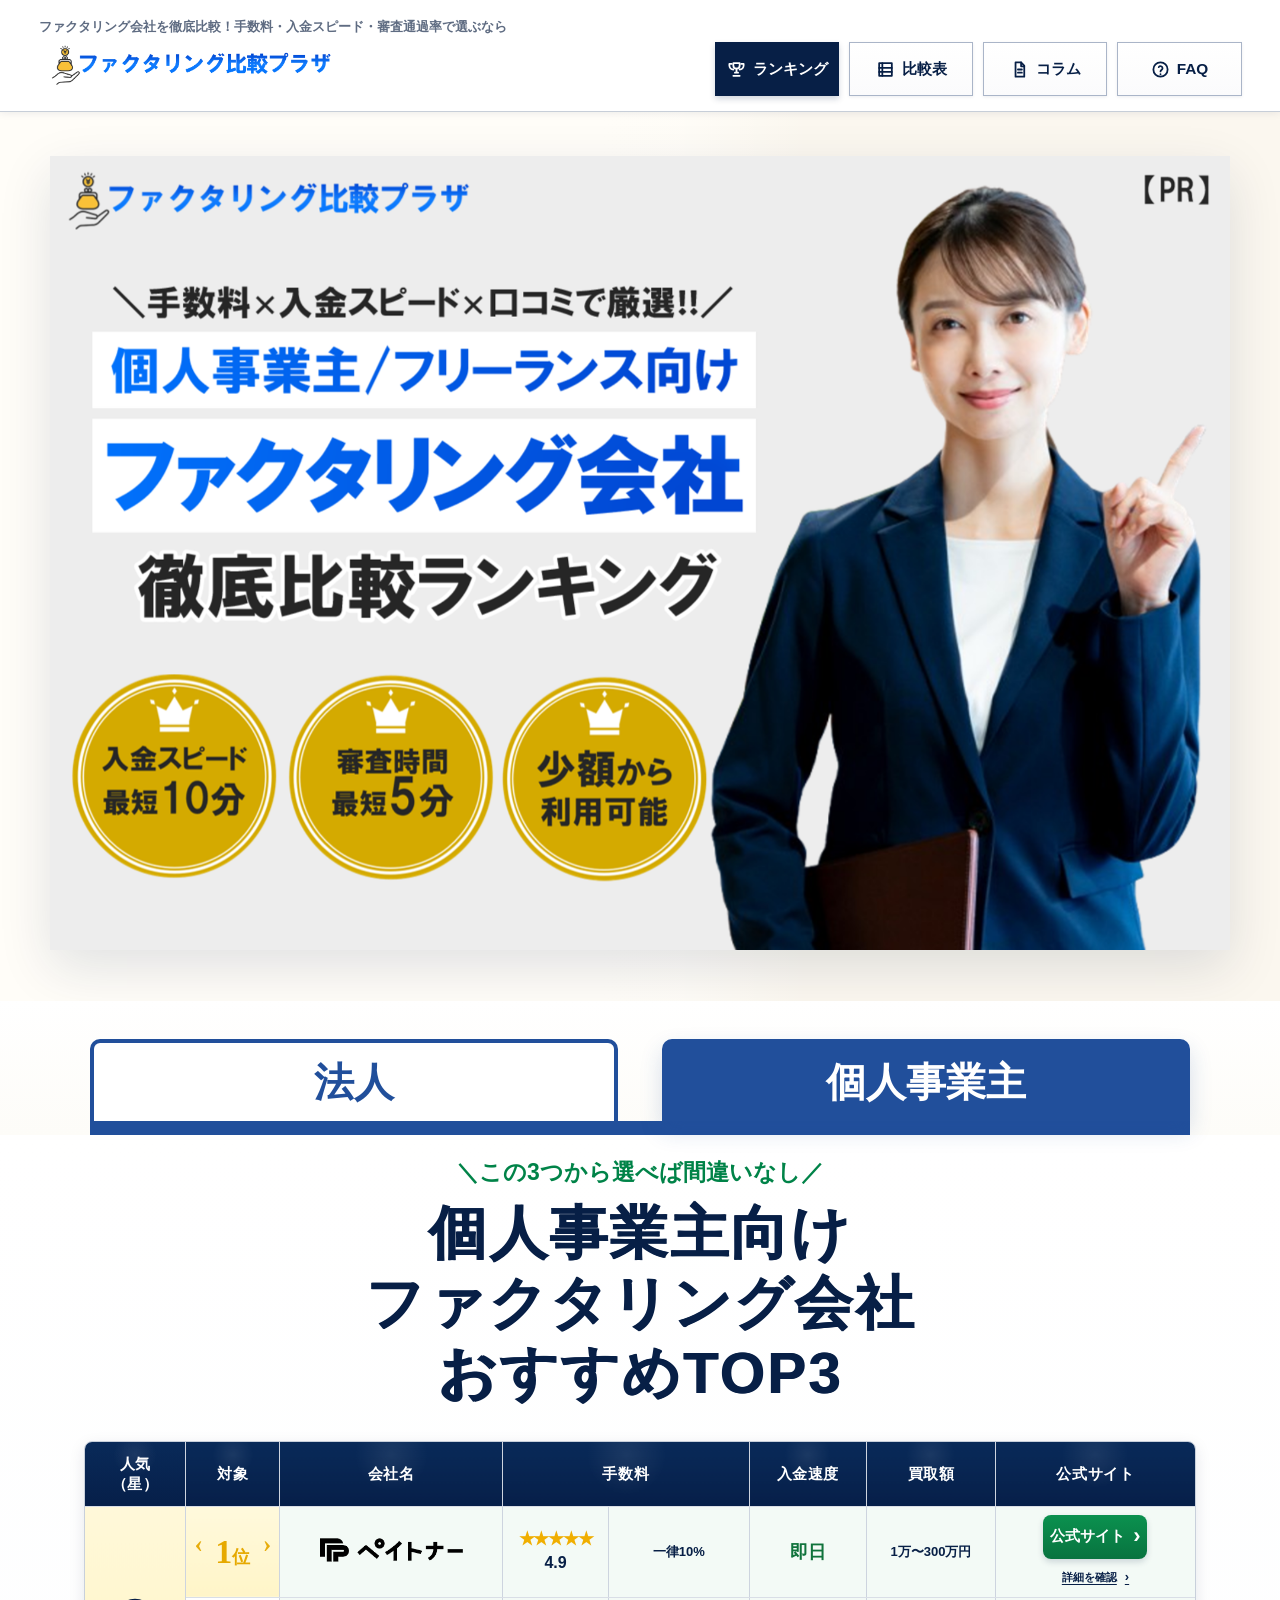
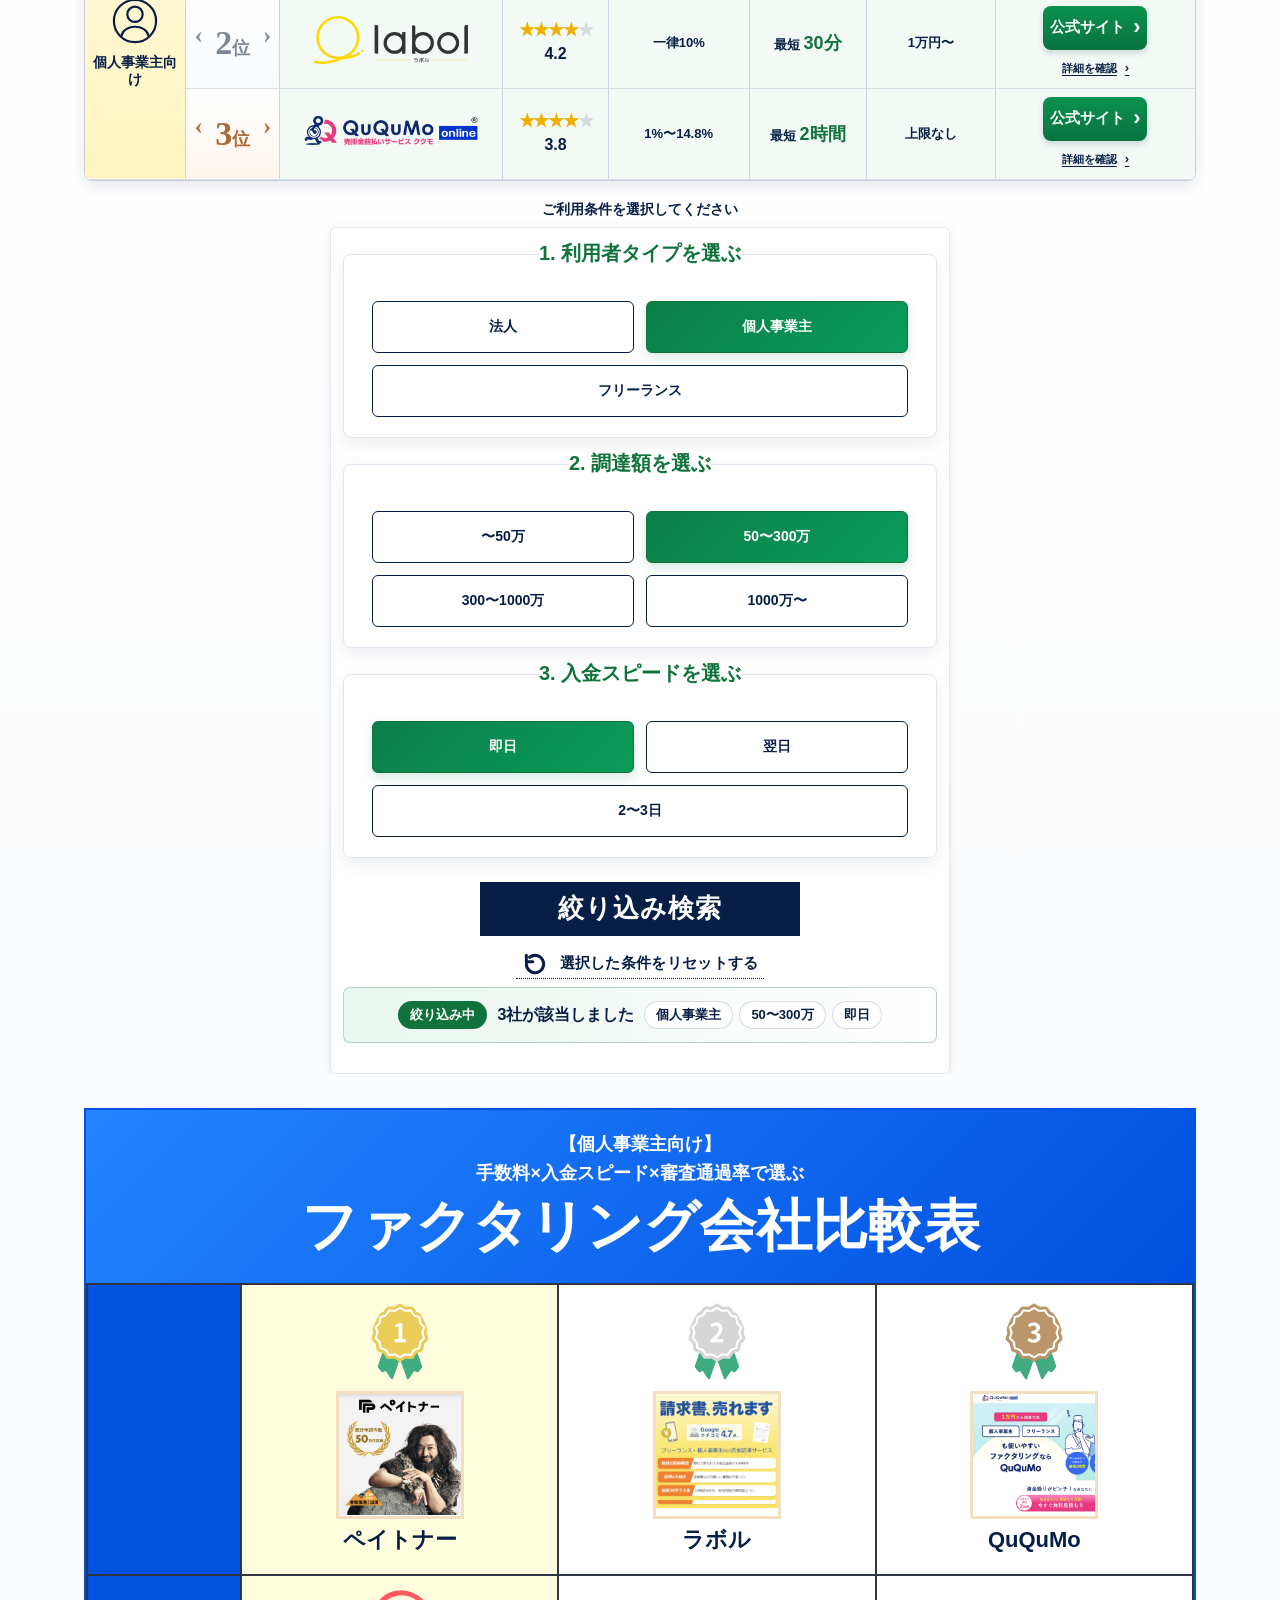
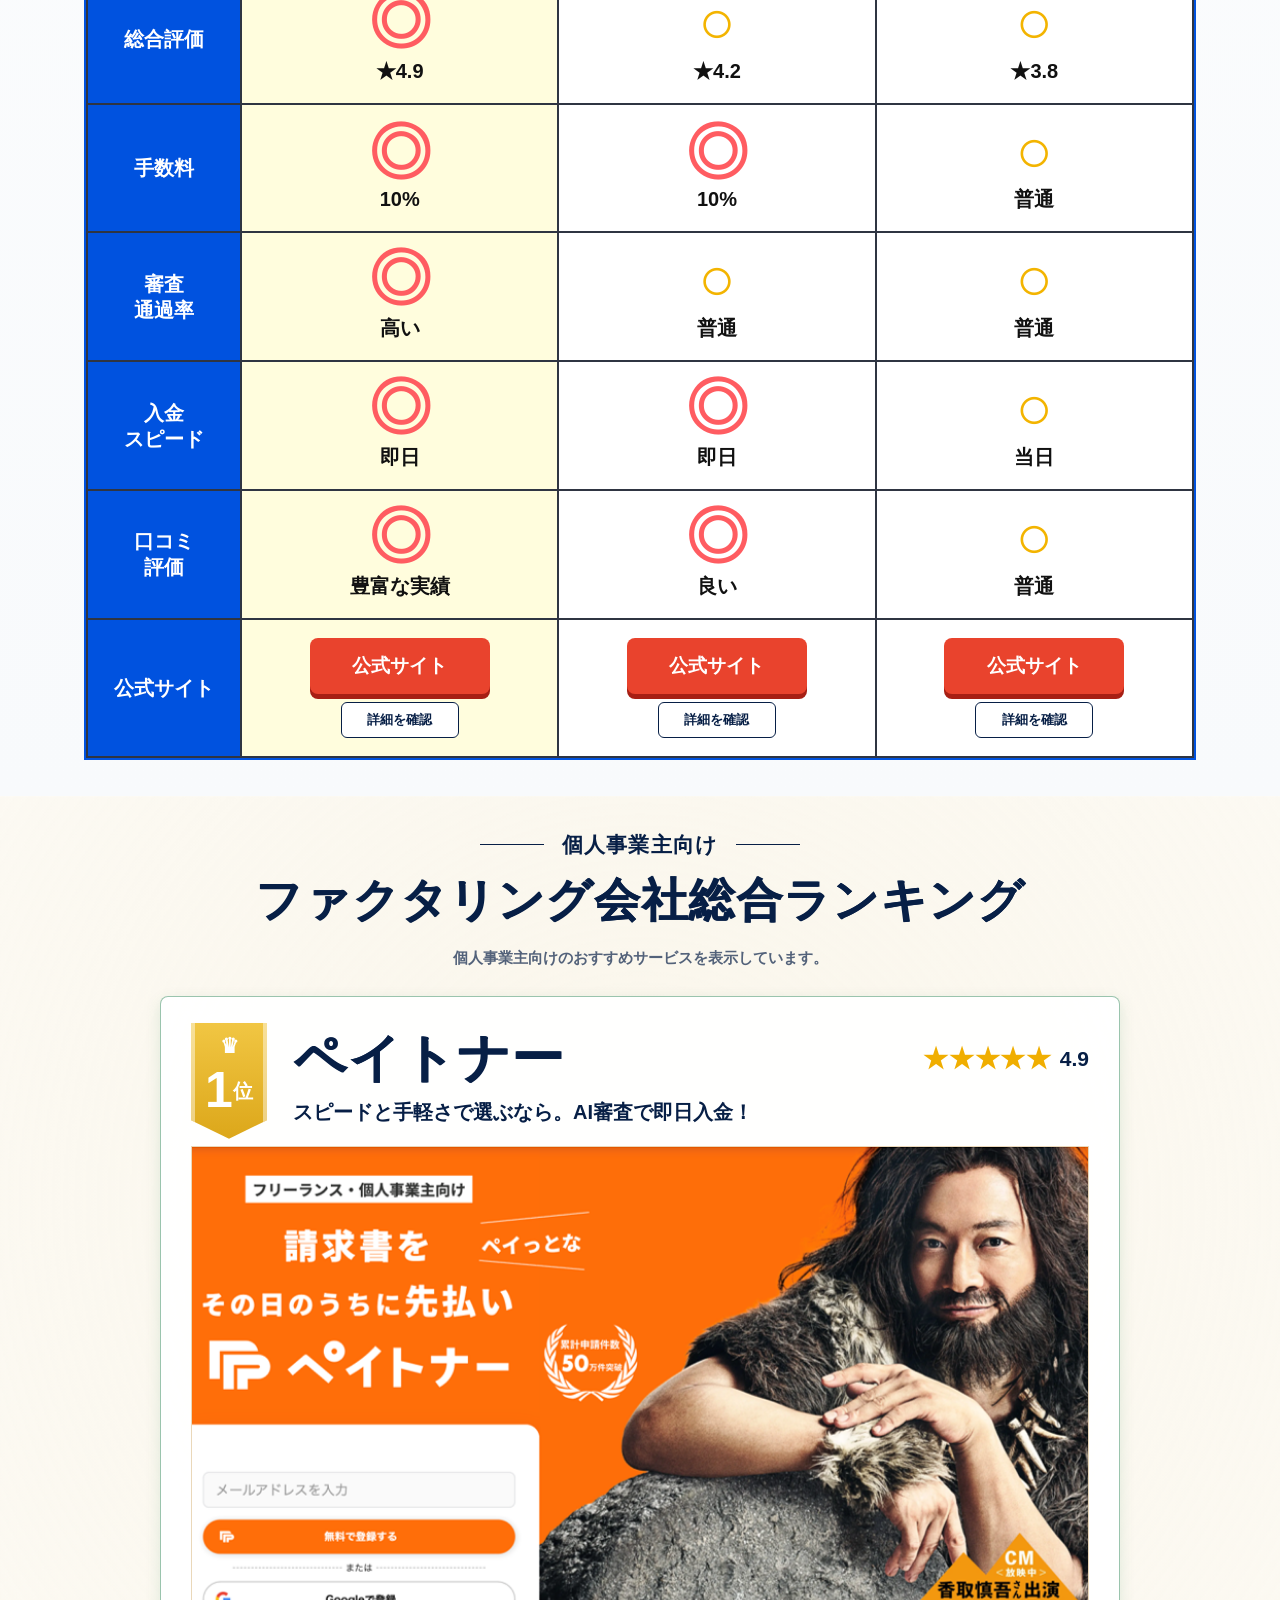
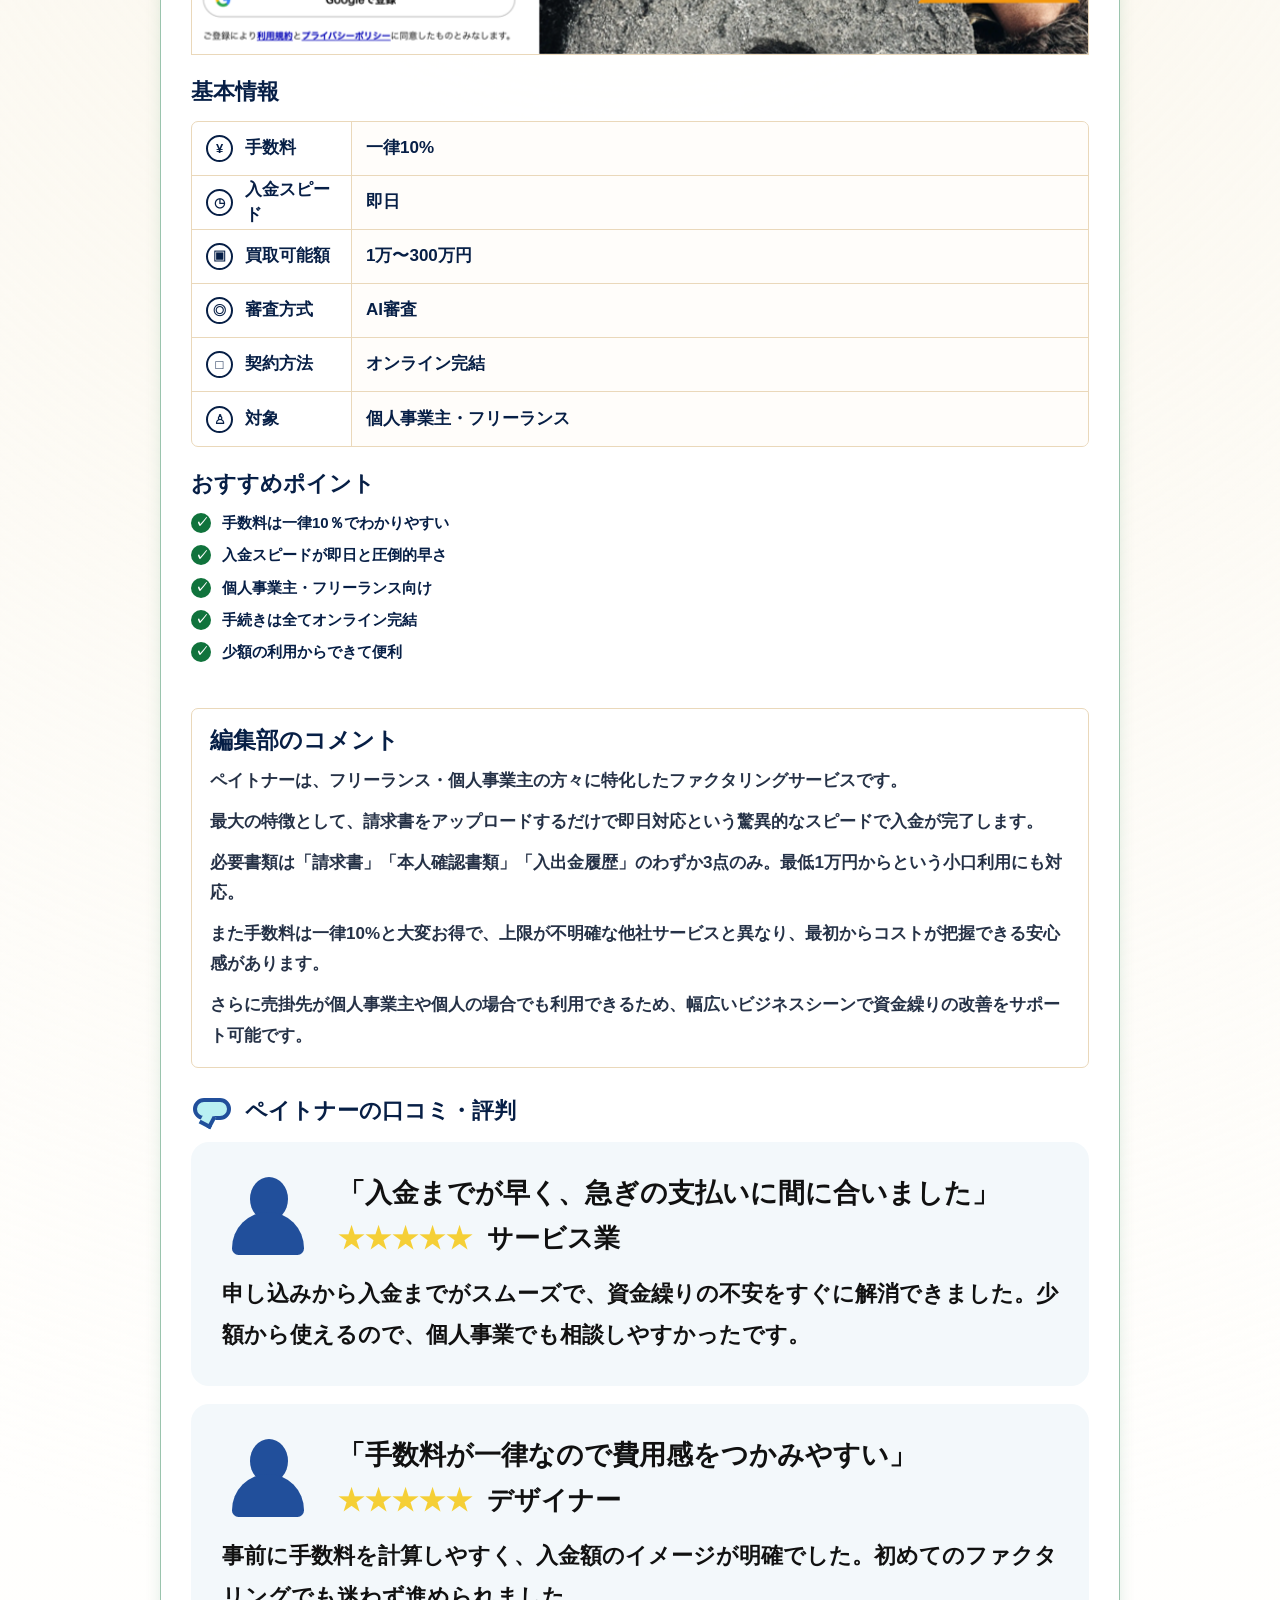
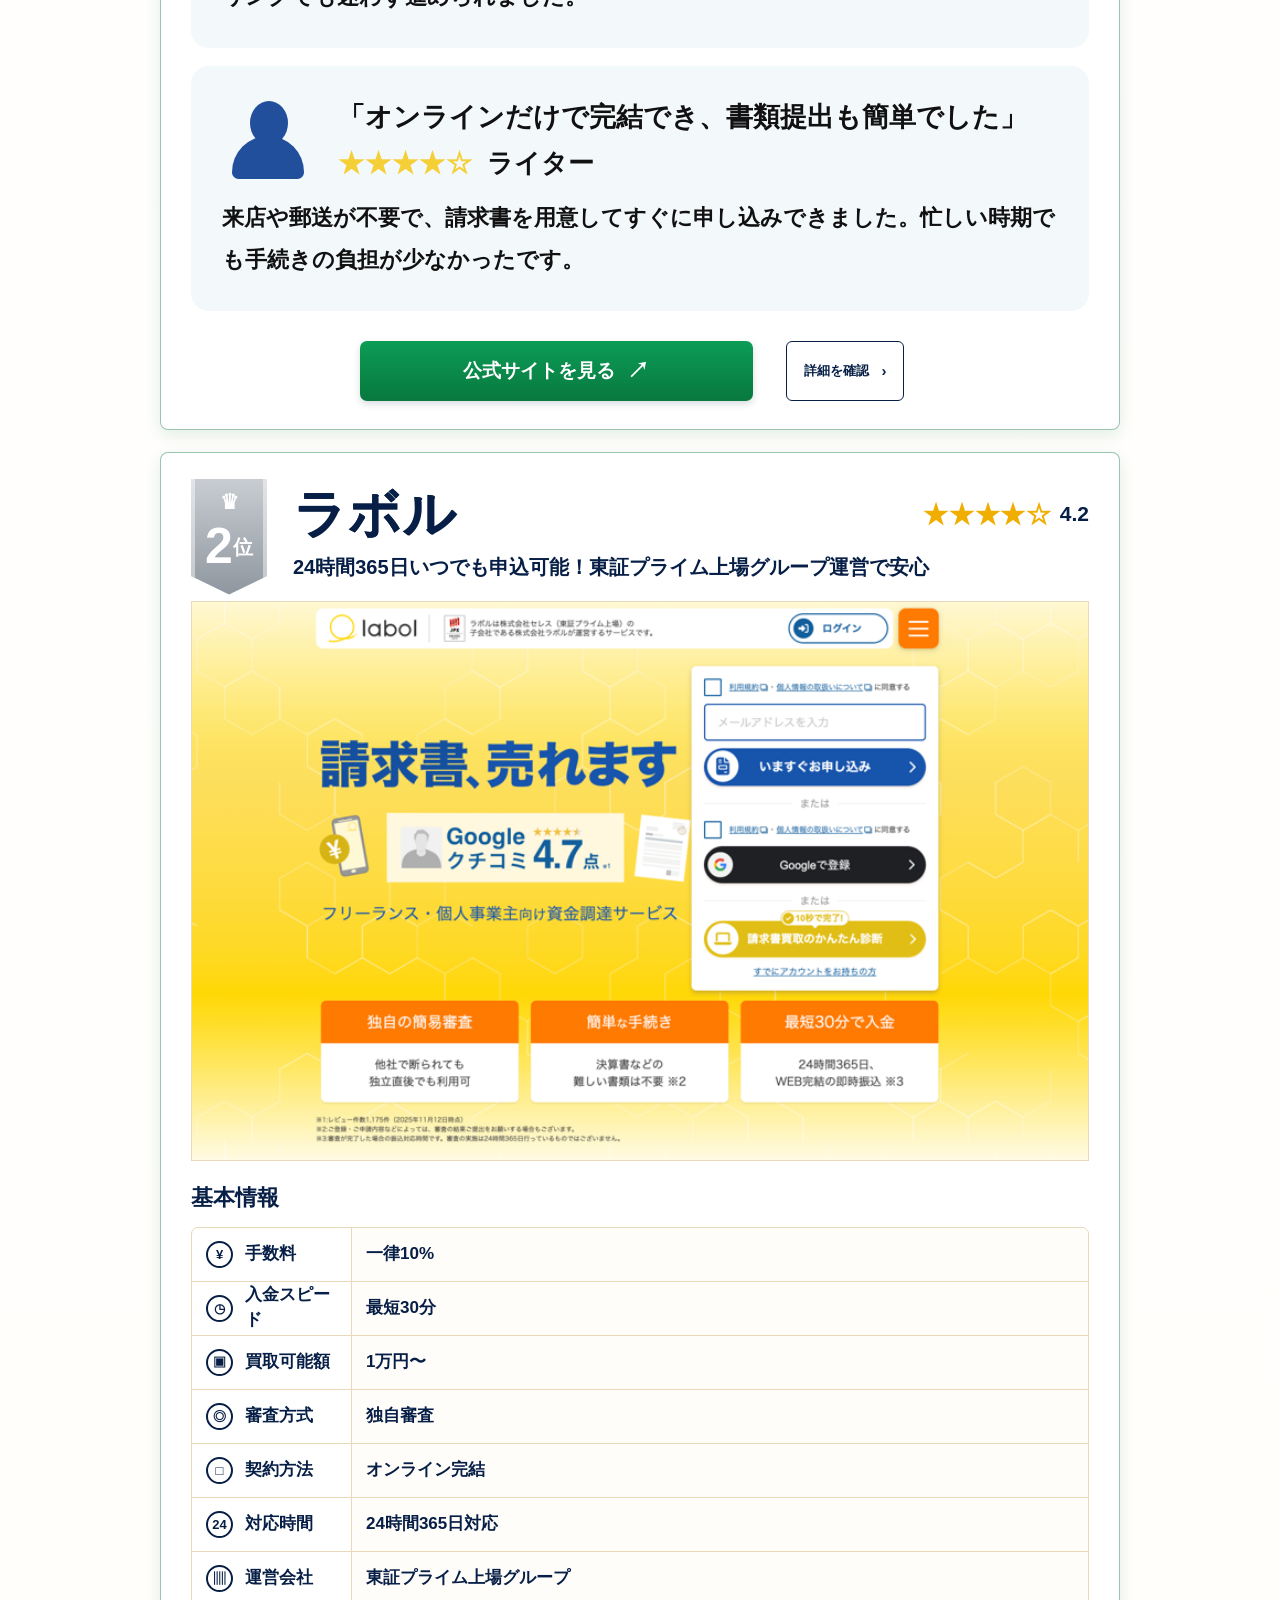
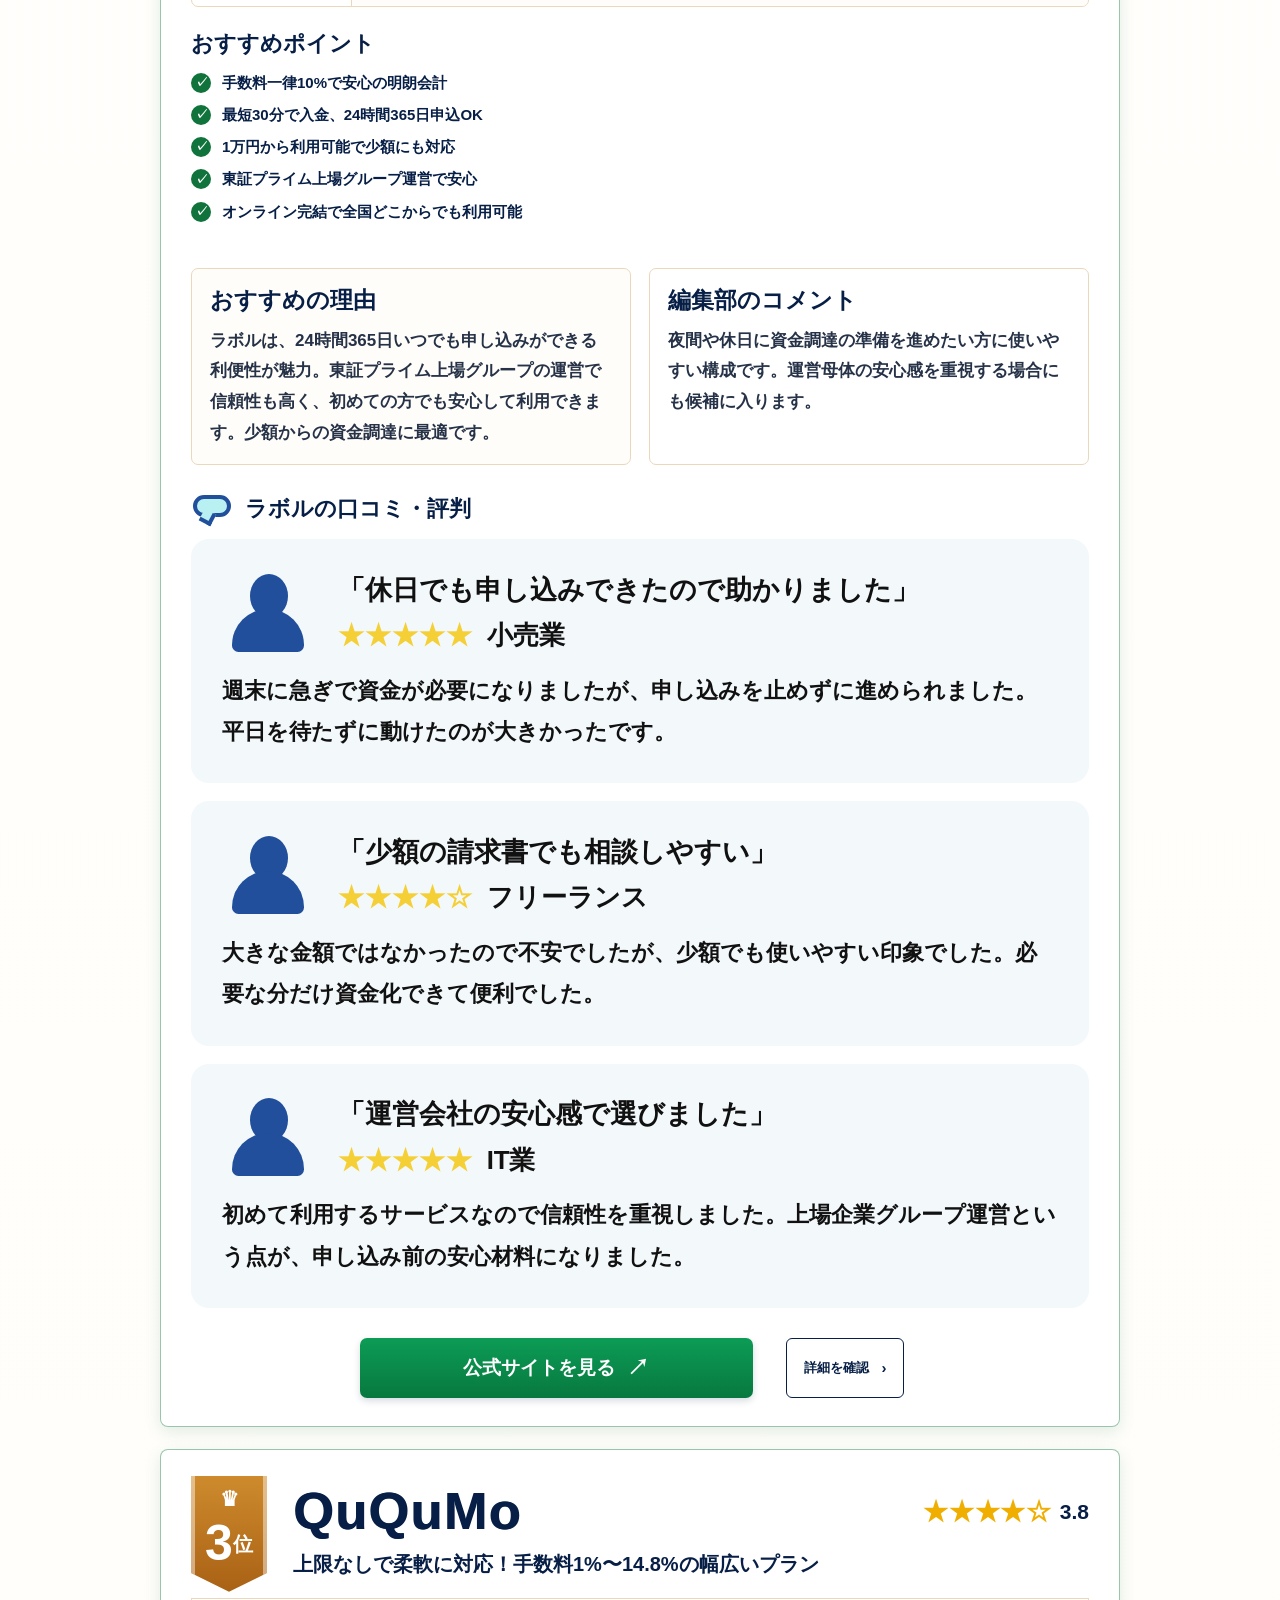
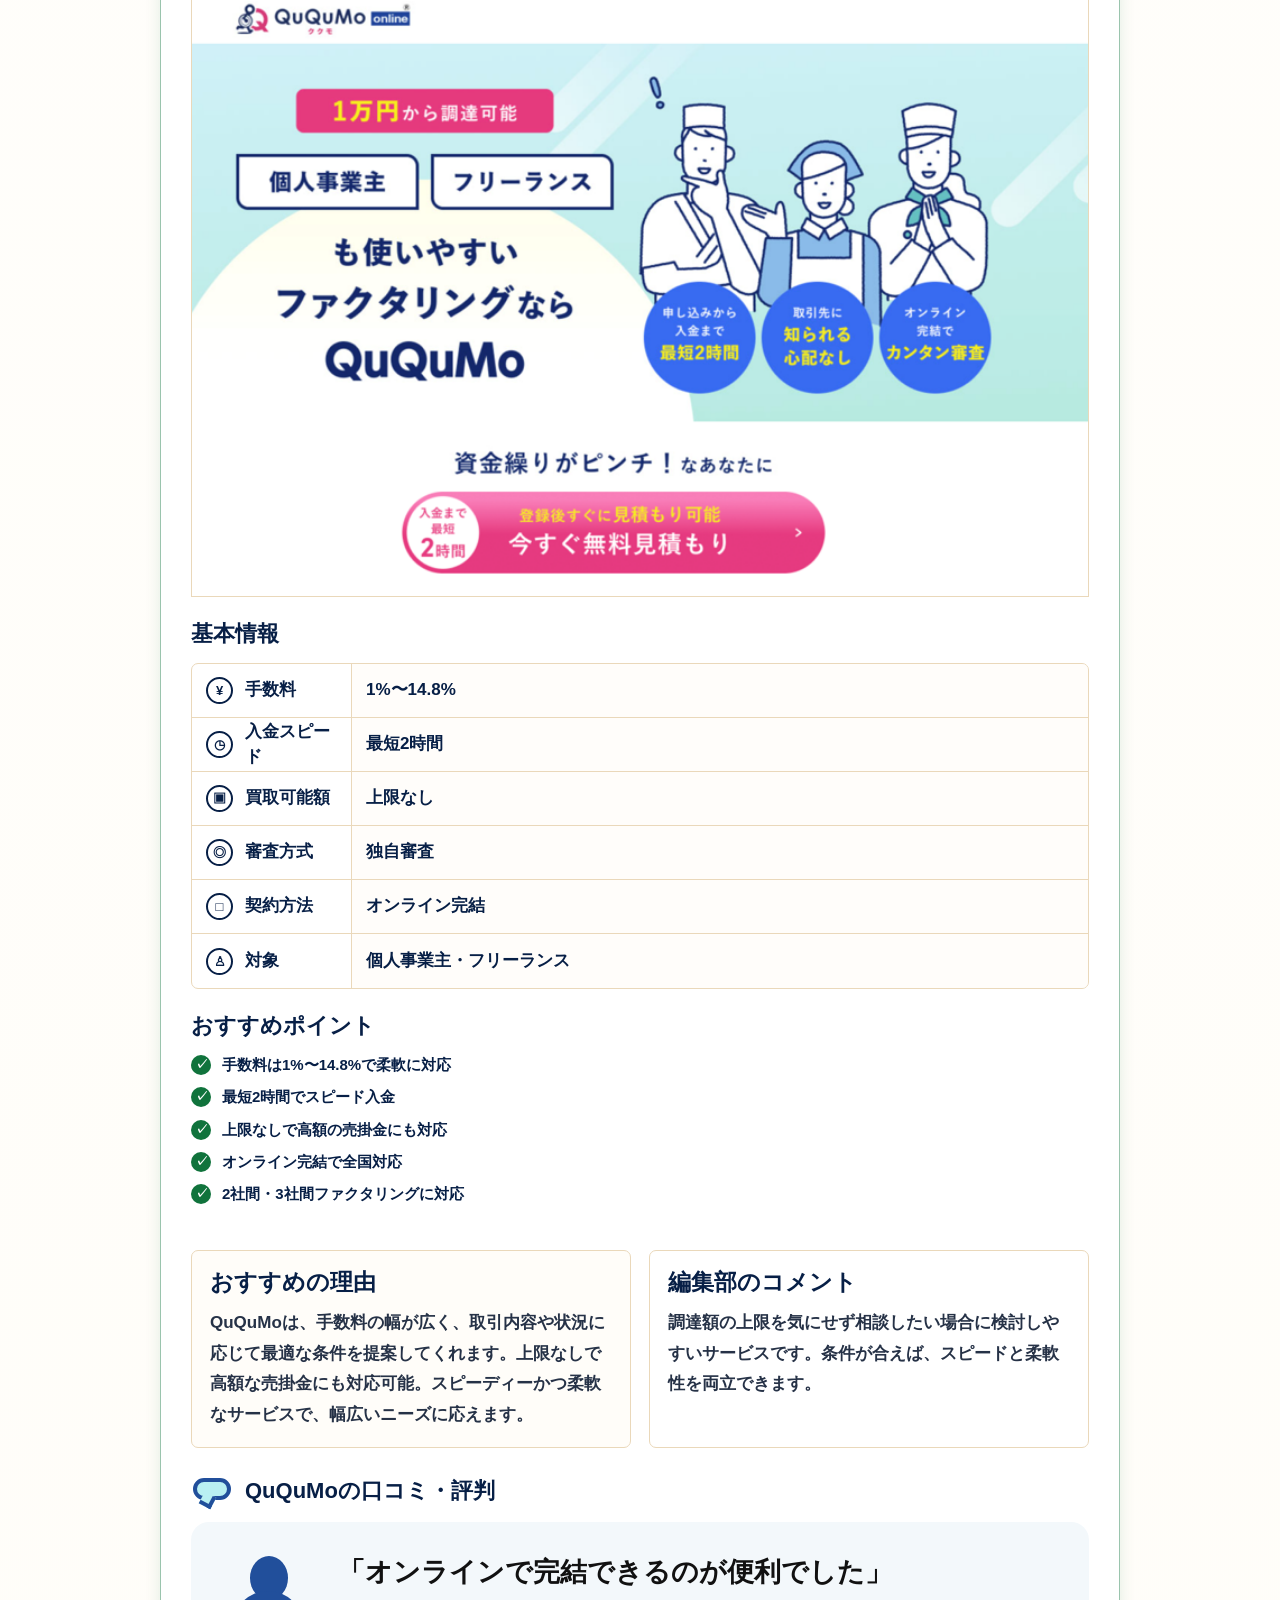
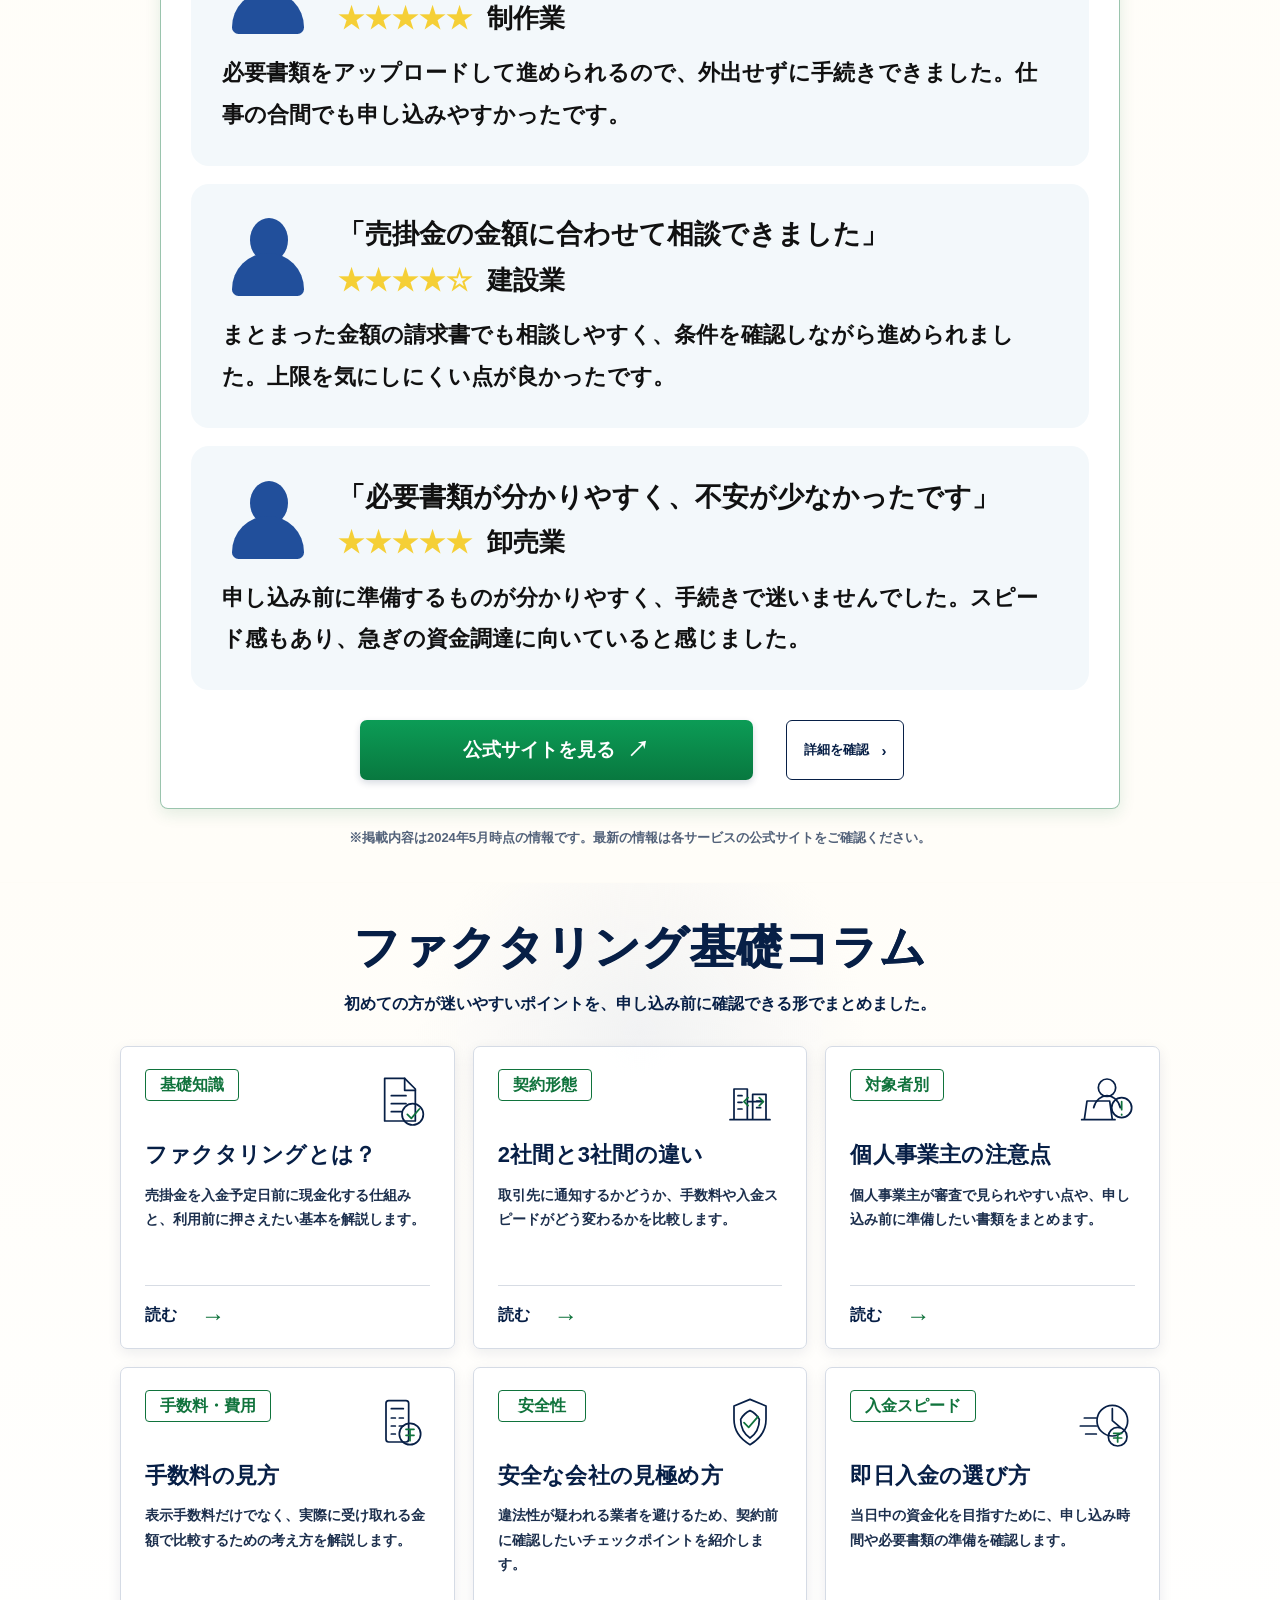
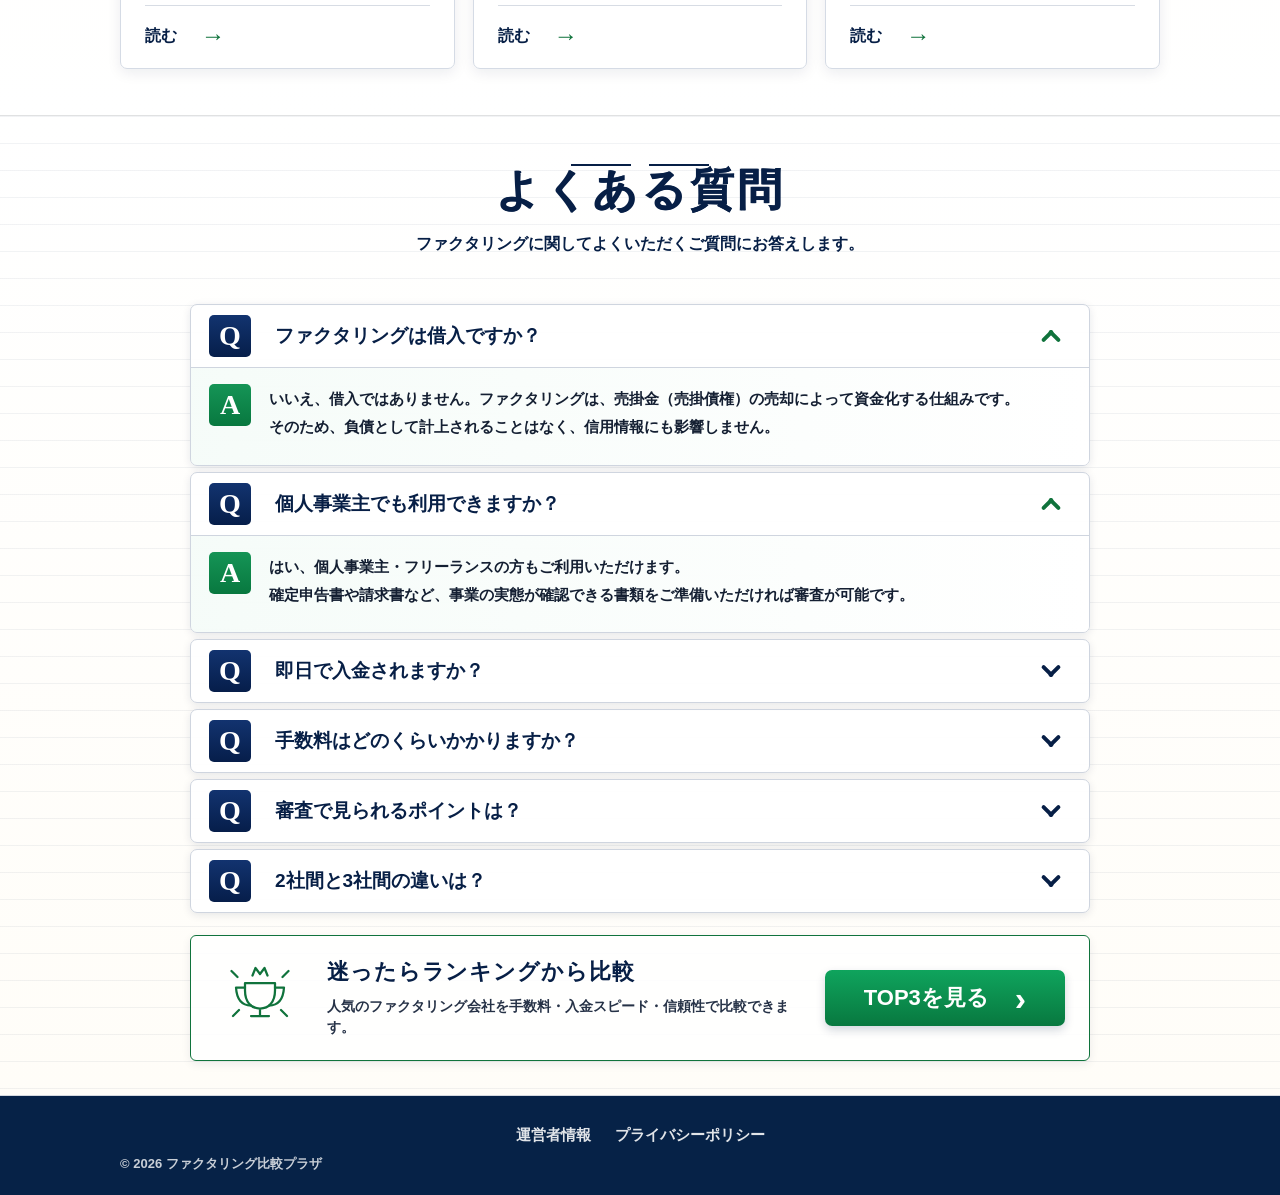
==== commit 21be5cd1: "Fix affiliate image links" ====
--- a/index.html
+++ b/index.html
@@ -353,17 +353,17 @@
                       <th scope="col"></th>
                       <th scope="col">
                         <span class="medal gold">1</span>
-                        <a class="top3-thumb top3-thumb-paytner" href="https://jass-net.com/link.php?i=pide1y7m6bld&m=miday5mwdqmf" target="_blank" rel="noopener"><img src="assets/v3-product-paytner.png" alt=""></a>
+                        <a class="top3-thumb top3-thumb-paytner aff-link" href="https://jass-net.com/link.php?i=pide1y7m6bld&m=miday5mwdqmf" target="_blank" rel="noopener"><img src="assets/v3-product-paytner.png" alt=""></a>
                         <a class="aff-link" href="https://jass-net.com/link.php?i=pide1y7m6bld&m=miday5mwdqmf" target="_blank" rel="noopener"><strong class="brand-logo brand-paytner"><span>ペイトナー</span></strong></a>
                       </th>
                       <th scope="col">
                         <span class="medal silver">2</span>
-                        <a class="top3-thumb top3-thumb-labol" href="https://jass-net.com/link.php?i=pide75vgd7kl&m=miday5mwdqmf" target="_blank" rel="noopener"><img src="assets/v3-product-labol.png" alt=""></a>
+                        <a class="top3-thumb top3-thumb-labol aff-link" href="https://jass-net.com/link.php?i=pide75vgd7kl&m=miday5mwdqmf" target="_blank" rel="noopener"><img src="assets/v3-product-labol.png" alt=""></a>
                         <a class="aff-link" href="https://jass-net.com/link.php?i=pide75vgd7kl&m=miday5mwdqmf" target="_blank" rel="noopener"><strong class="brand-logo brand-labol"><span>ラボル</span></strong></a>
                       </th>
                       <th scope="col">
                         <span class="medal bronze">3</span>
-                        <a class="top3-thumb top3-thumb-ququmo" href="https://jass-net.com/link.php?i=piduvzxipach&m=miday5mwdqmf" target="_blank" rel="noopener"><img src="assets/v3-product-ququmo.png" alt=""></a>
+                        <a class="top3-thumb top3-thumb-ququmo aff-link" href="https://jass-net.com/link.php?i=piduvzxipach&m=miday5mwdqmf" target="_blank" rel="noopener"><img src="assets/v3-product-ququmo.png" alt=""></a>
                         <a class="aff-link" href="https://jass-net.com/link.php?i=piduvzxipach&m=miday5mwdqmf" target="_blank" rel="noopener"><strong class="brand-logo brand-ququmo"><span>QuQuMo</span></strong></a>
                       </th>
                     </tr>
@@ -438,17 +438,17 @@
                       <th scope="col"></th>
                       <th scope="col">
                         <span class="medal gold">1</span>
-                        <a class="top3-thumb top3-thumb-mentor" href="https://jass-net.com/link.php?i=pi84llxxljtz&m=miday5mwdqmf" target="_blank" rel="noopener"><img src="assets/corporate-product-mentor.png" alt=""></a>
+                        <a class="top3-thumb top3-thumb-mentor aff-link" href="https://jass-net.com/link.php?i=pi84llxxljtz&m=miday5mwdqmf" target="_blank" rel="noopener"><img src="assets/corporate-product-mentor.png" alt=""></a>
                         <a class="aff-link" href="https://jass-net.com/link.php?i=pi84llxxljtz&m=miday5mwdqmf" target="_blank" rel="noopener"><strong class="brand-logo brand-mentor"><span>メンターキャピタル</span></strong></a>
                       </th>
                       <th scope="col">
                         <span class="medal silver">2</span>
-                        <a class="top3-thumb top3-thumb-ag" href="https://jass-net.com/link.php?i=pidugwvpjpxd&m=miday5mwdqmf" target="_blank" rel="noopener"><img src="assets/corporate-product-ag.png" alt=""></a>
+                        <a class="top3-thumb top3-thumb-ag aff-link" href="https://jass-net.com/link.php?i=pidugwvpjpxd&m=miday5mwdqmf" target="_blank" rel="noopener"><img src="assets/corporate-product-ag.png" alt=""></a>
                         <a class="aff-link" href="https://jass-net.com/link.php?i=pidugwvpjpxd&m=miday5mwdqmf" target="_blank" rel="noopener"><strong class="brand-logo brand-ag"><span>AGビジネスサポート</span></strong></a>
                       </th>
                       <th scope="col">
                         <span class="medal bronze">3</span>
-                        <a class="top3-thumb top3-thumb-ququmo top3-thumb-ququmo-corporate" href="https://jass-net.com/link.php?i=piduvzxipach&m=miday5mwdqmf" target="_blank" rel="noopener"><img src="assets/ququmo-comparison.jpg" alt=""></a>
+                        <a class="top3-thumb top3-thumb-ququmo top3-thumb-ququmo-corporate aff-link" href="https://jass-net.com/link.php?i=piduvzxipach&m=miday5mwdqmf" target="_blank" rel="noopener"><img src="assets/ququmo-comparison.jpg" alt=""></a>
                         <a class="aff-link" href="https://jass-net.com/link.php?i=piduvzxipach&m=miday5mwdqmf" target="_blank" rel="noopener"><strong class="brand-logo brand-ququmo"><span>QuQuMo</span></strong></a>
                       </th>
                     </tr>
@@ -528,7 +528,7 @@
                 <p class="service-catch">スピードと手軽さで選ぶなら。AI審査で即日入金！</p>
               </div>
               <div class="service-visual pay">
-                <a class="service-visual-link" href="https://jass-net.com/link.php?i=pide1y7m6bld&m=miday5mwdqmf" target="_blank" rel="noopener"><img src="assets/v3-ranking-paytner.png" alt=""></a>
+                <a class="service-visual-link aff-link" href="https://jass-net.com/link.php?i=pide1y7m6bld&m=miday5mwdqmf" target="_blank" rel="noopener"><img src="assets/v3-ranking-paytner.png" alt=""></a>
                 <div>
                   <span>フリーランス・個人事業主向け</span>
                   <strong>請求書をその日のうちに先払い</strong>
@@ -614,7 +614,7 @@
                 <p class="service-catch">24時間365日いつでも申込可能！東証プライム上場グループ運営で安心</p>
               </div>
               <div class="service-visual labo">
-                <a class="service-visual-link" href="https://jass-net.com/link.php?i=pide75vgd7kl&m=miday5mwdqmf" target="_blank" rel="noopener"><img src="assets/v3-ranking-labol.png" alt=""></a>
+                <a class="service-visual-link aff-link" href="https://jass-net.com/link.php?i=pide75vgd7kl&m=miday5mwdqmf" target="_blank" rel="noopener"><img src="assets/v3-ranking-labol.png" alt=""></a>
                 <div>
                   <span>24時間365日対応</span>
                   <strong>フリーランスの資金繰りをオンラインでサポート</strong>
@@ -701,7 +701,7 @@
                 <p class="service-catch">上限なしで柔軟に対応！手数料1%〜14.8%の幅広いプラン</p>
               </div>
               <div class="service-visual ququmo">
-                <a class="service-visual-link" href="https://jass-net.com/link.php?i=piduvzxipach&m=miday5mwdqmf" target="_blank" rel="noopener"><img src="assets/v3-ranking-ququmo.png" alt=""></a>
+                <a class="service-visual-link aff-link" href="https://jass-net.com/link.php?i=piduvzxipach&m=miday5mwdqmf" target="_blank" rel="noopener"><img src="assets/v3-ranking-ququmo.png" alt=""></a>
                 <div>
                   <span>オンライン完結</span>
                   <strong>必要書類をアップロードしてスピード資金化</strong>
@@ -787,7 +787,7 @@
                 <p class="service-catch">審査通過率92%。赤字・税金滞納などの相談にも柔軟に対応</p>
               </div>
               <div class="service-visual mentor">
-                <a class="service-visual-link" href="https://jass-net.com/link.php?i=pi84llxxljtz&m=miday5mwdqmf" target="_blank" rel="noopener"><img src="assets/corporate-ranking-mentor.png" alt=""></a>
+                <a class="service-visual-link aff-link" href="https://jass-net.com/link.php?i=pi84llxxljtz&m=miday5mwdqmf" target="_blank" rel="noopener"><img src="assets/corporate-ranking-mentor.png" alt=""></a>
                 <div>
                   <span>法人向け</span>
                   <strong>売掛金を活用して最短即日で資金調達</strong>
@@ -841,7 +841,7 @@
                 <p class="service-catch">アイフルグループの安心感。手数料2〜12%、最短即日買取に対応</p>
               </div>
               <div class="service-visual ag">
-                <a class="service-visual-link" href="https://jass-net.com/link.php?i=pidugwvpjpxd&m=miday5mwdqmf" target="_blank" rel="noopener"><img src="assets/corporate-ranking-ag.png" alt=""></a>
+                <a class="service-visual-link aff-link" href="https://jass-net.com/link.php?i=pidugwvpjpxd&m=miday5mwdqmf" target="_blank" rel="noopener"><img src="assets/corporate-ranking-ag.png" alt=""></a>
                 <div>
                   <span>法人向け</span>
                   <strong>売掛債権を最短即日で資金化</strong>
@@ -895,7 +895,7 @@
                 <p class="service-catch">オンライン完結でスピードを追求。最短2時間で法人の資金化にも対応</p>
               </div>
               <div class="service-visual ququmo">
-                <a class="service-visual-link" href="https://jass-net.com/link.php?i=piduvzxipach&m=miday5mwdqmf" target="_blank" rel="noopener"><img src="assets/ququmo-ranking.jpg" alt=""></a>
+                <a class="service-visual-link aff-link" href="https://jass-net.com/link.php?i=piduvzxipach&m=miday5mwdqmf" target="_blank" rel="noopener"><img src="assets/ququmo-ranking.jpg" alt=""></a>
                 <div>
                   <span>法人向け</span>
                   <strong>請求書をオンラインで送ってスピーディーに現金化</strong>
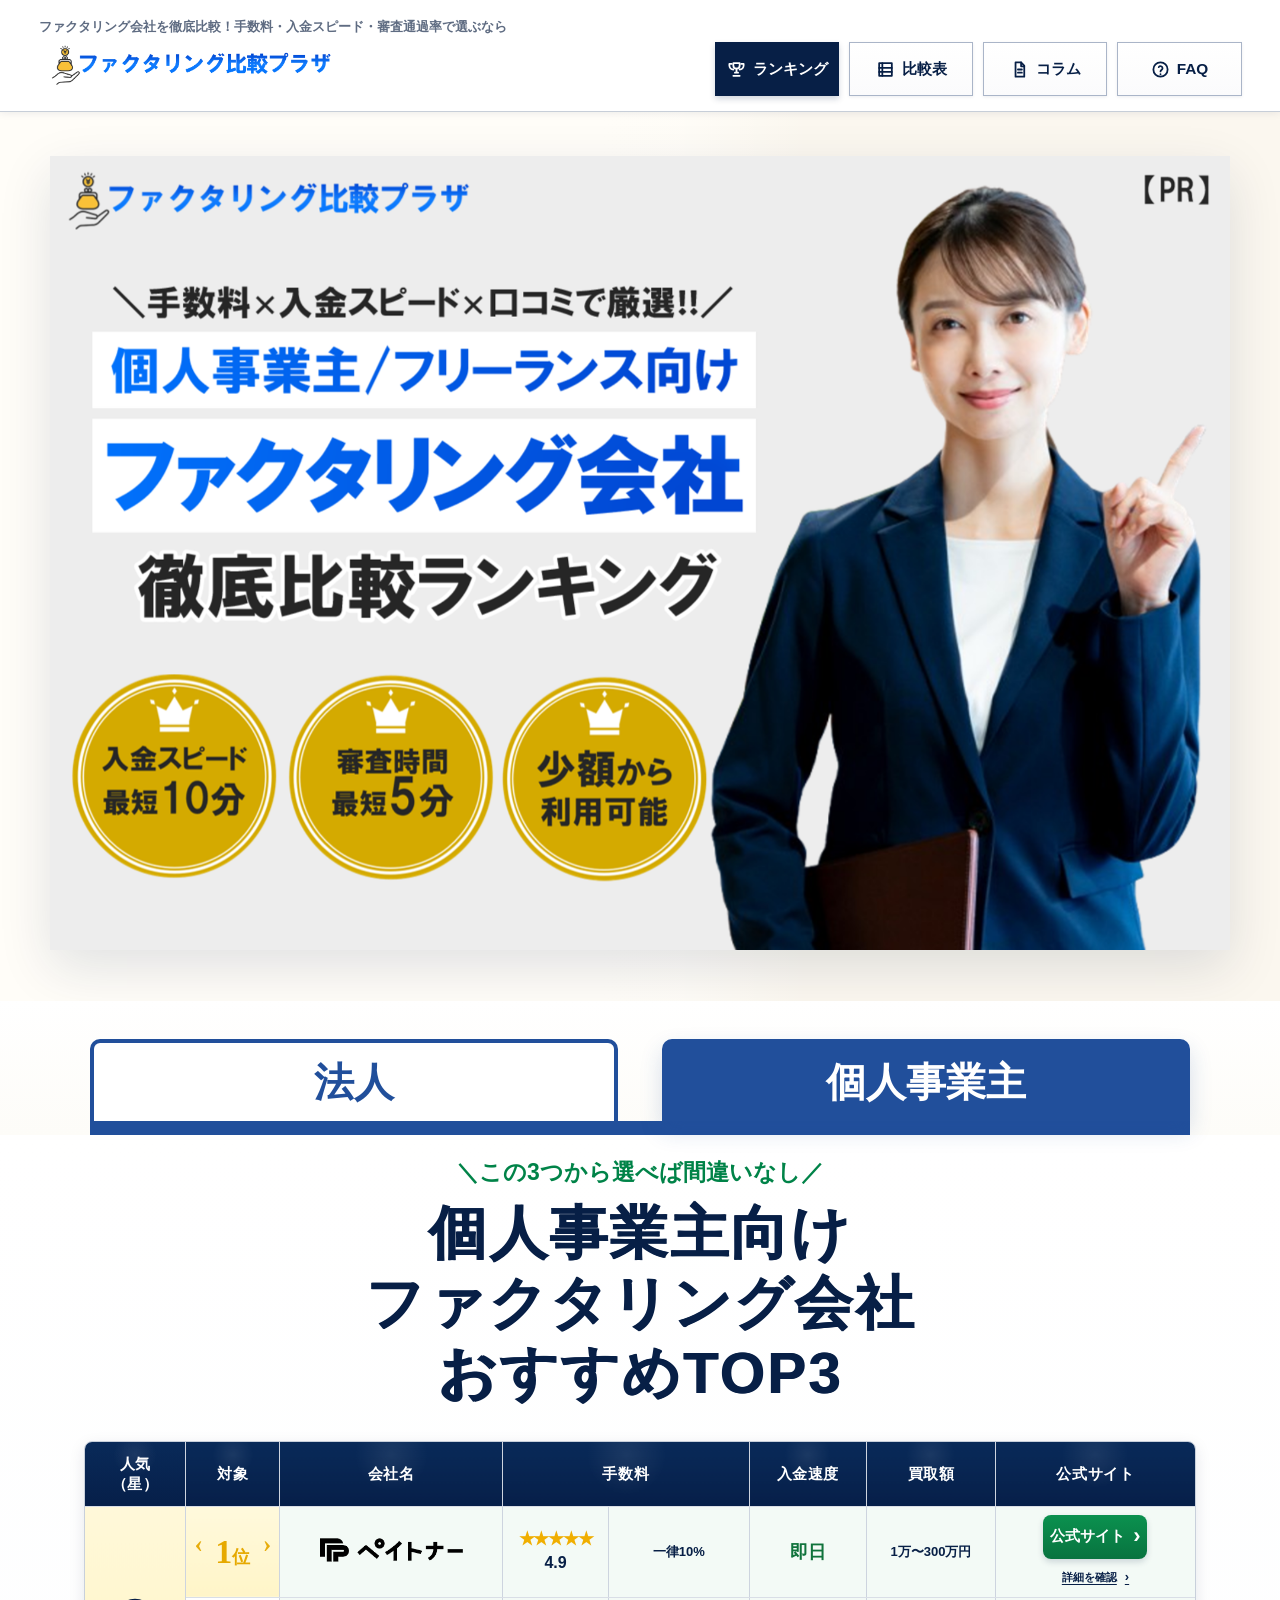
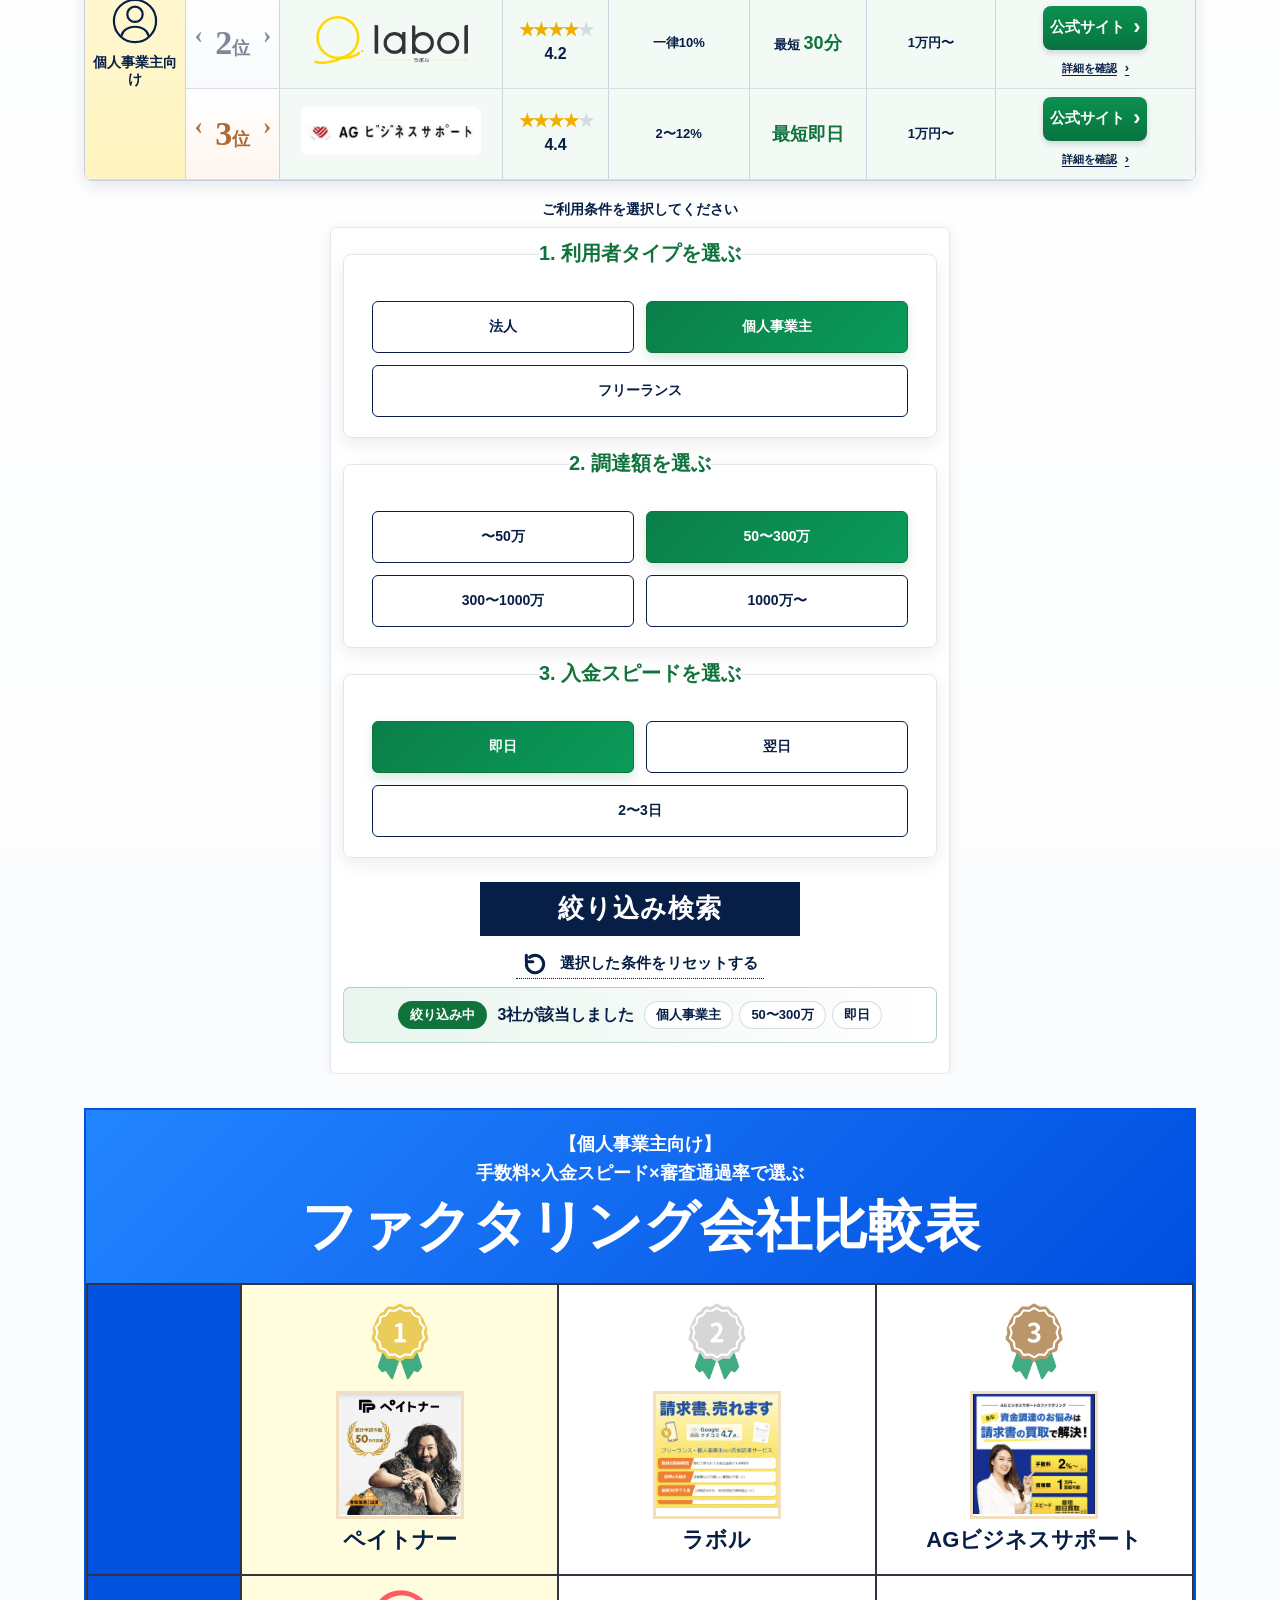
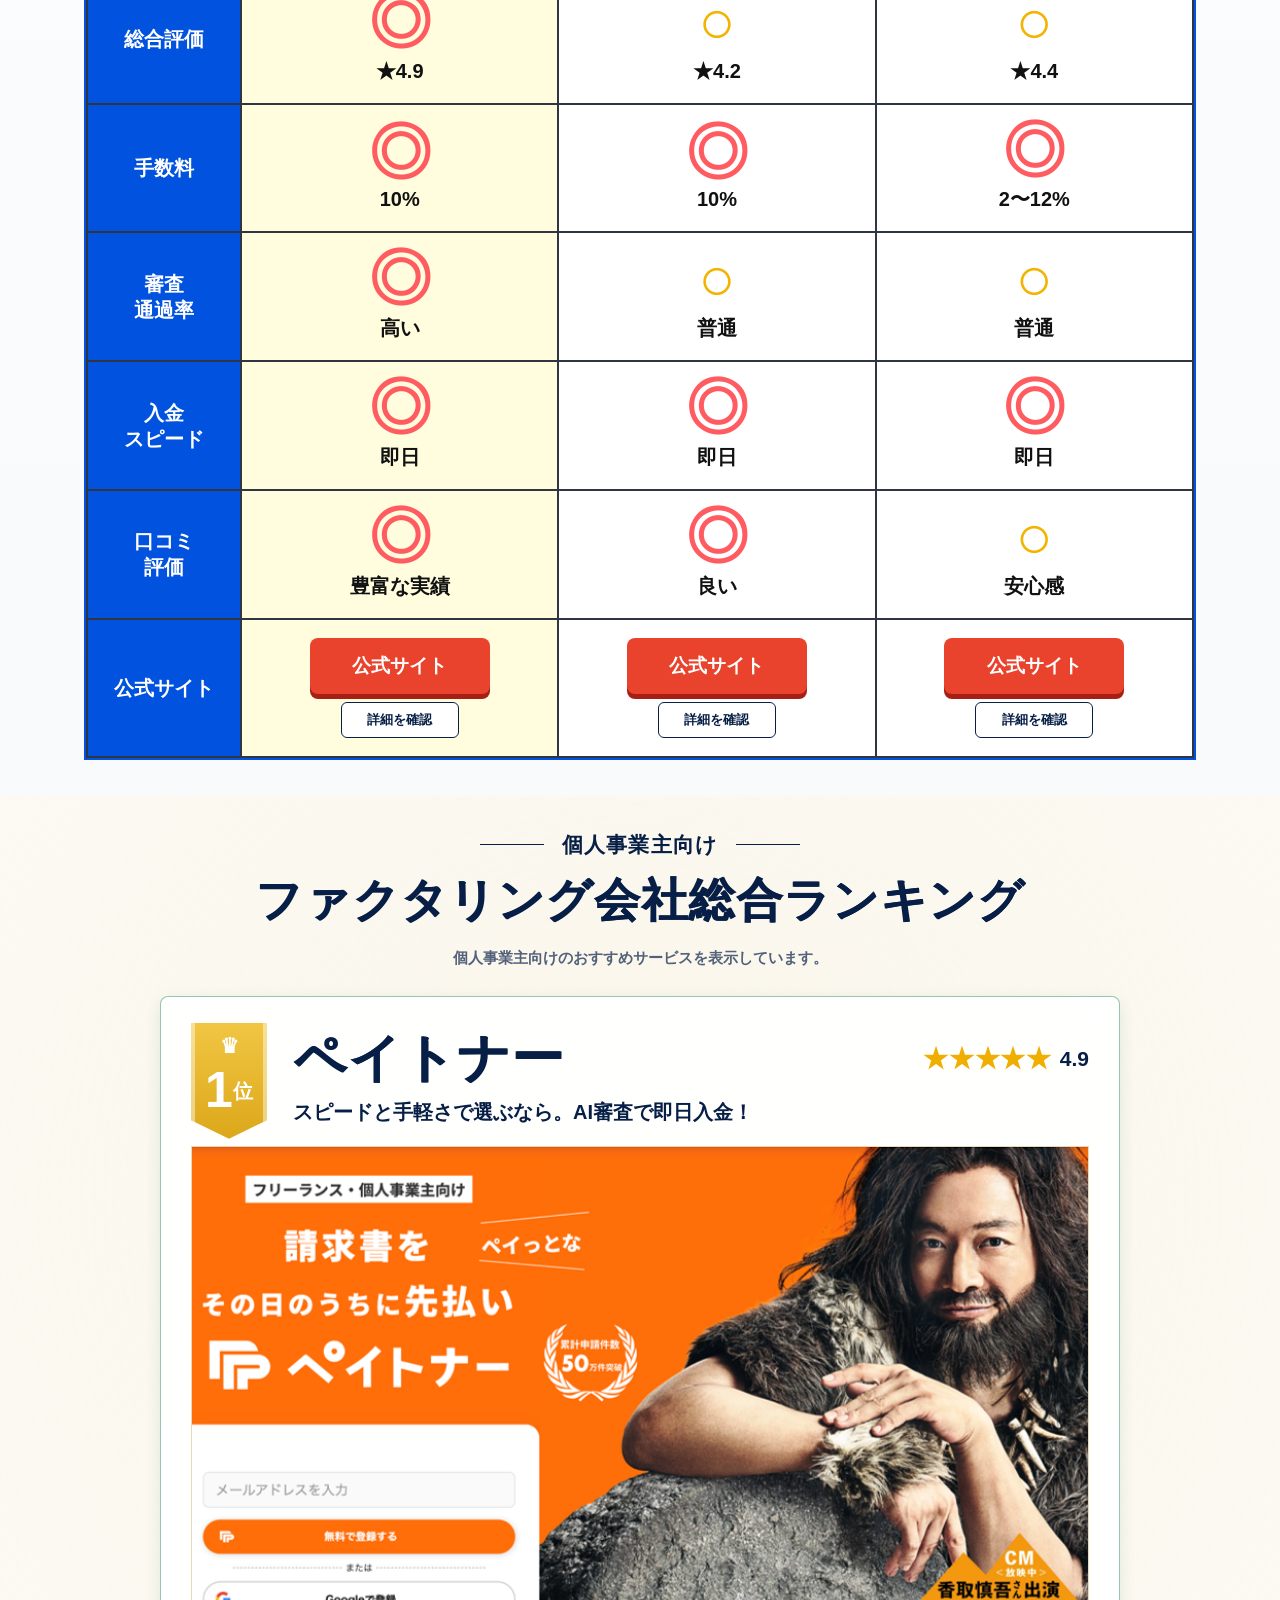
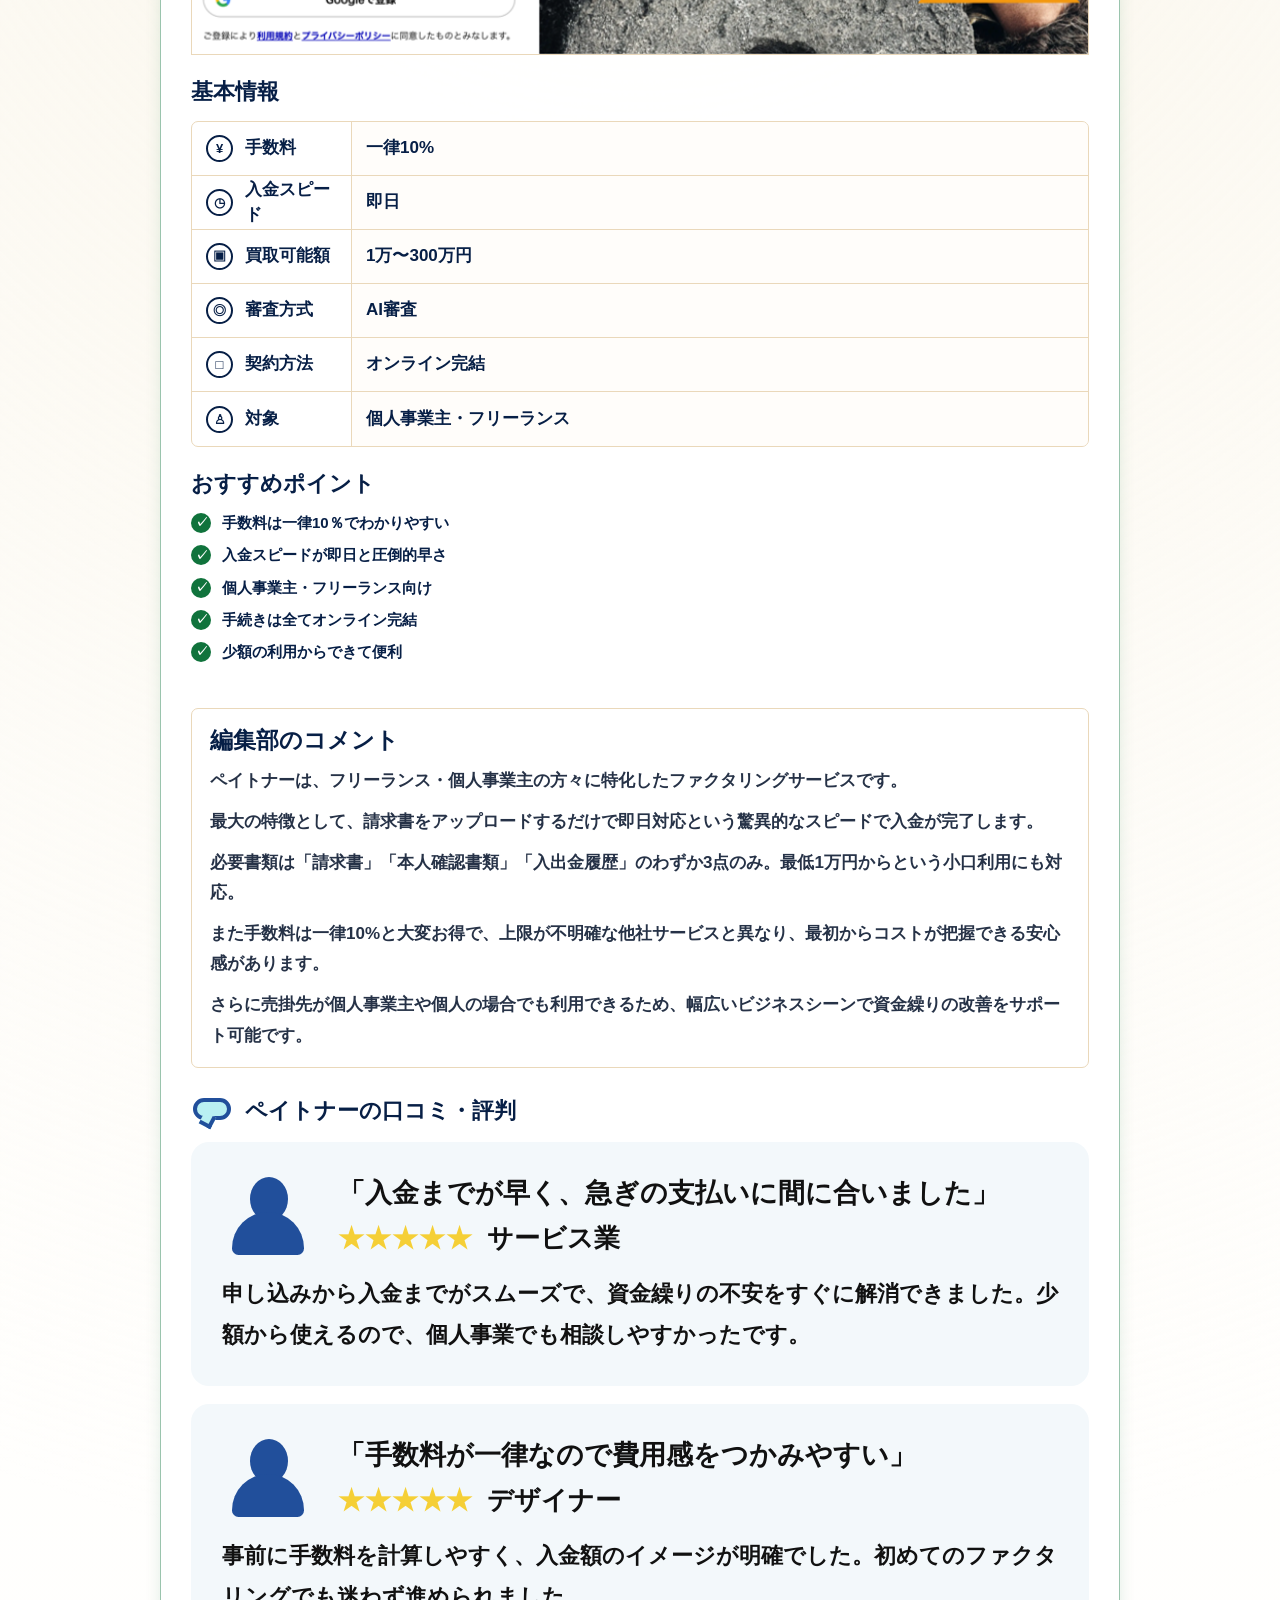
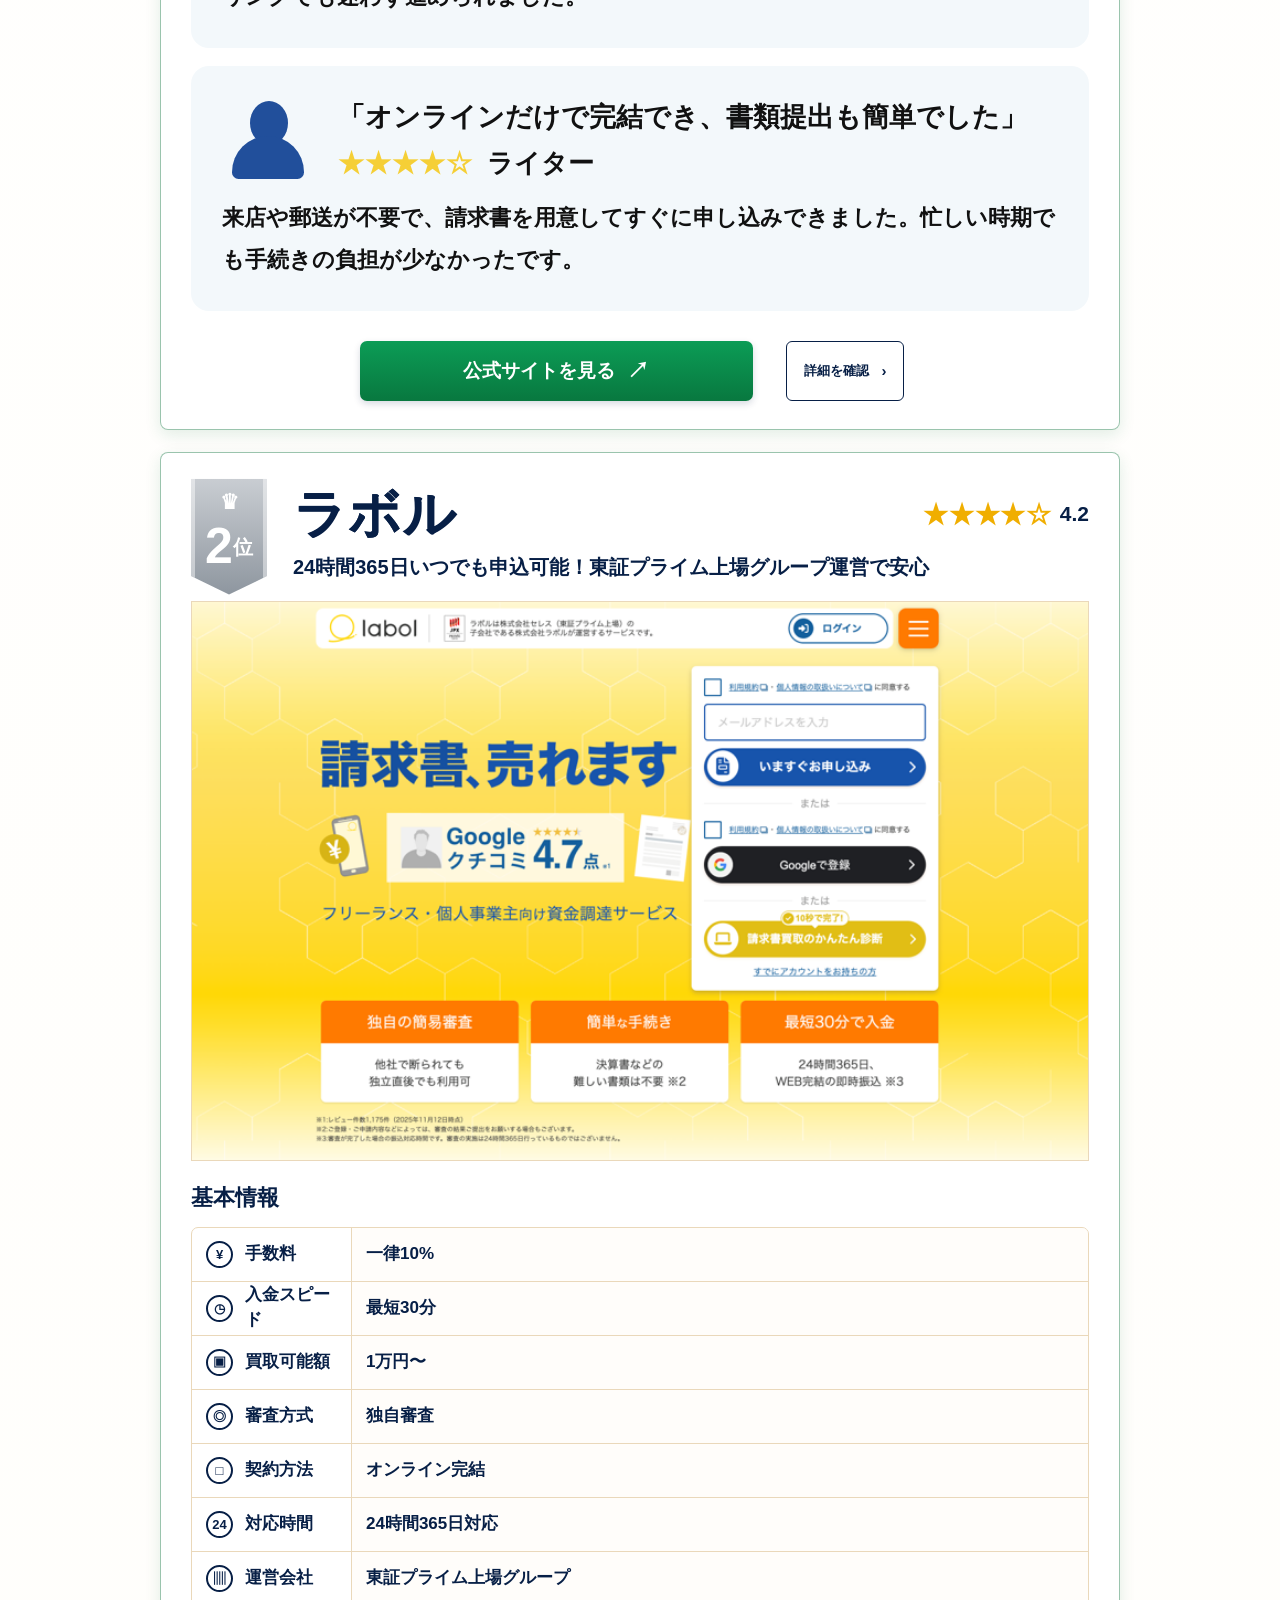
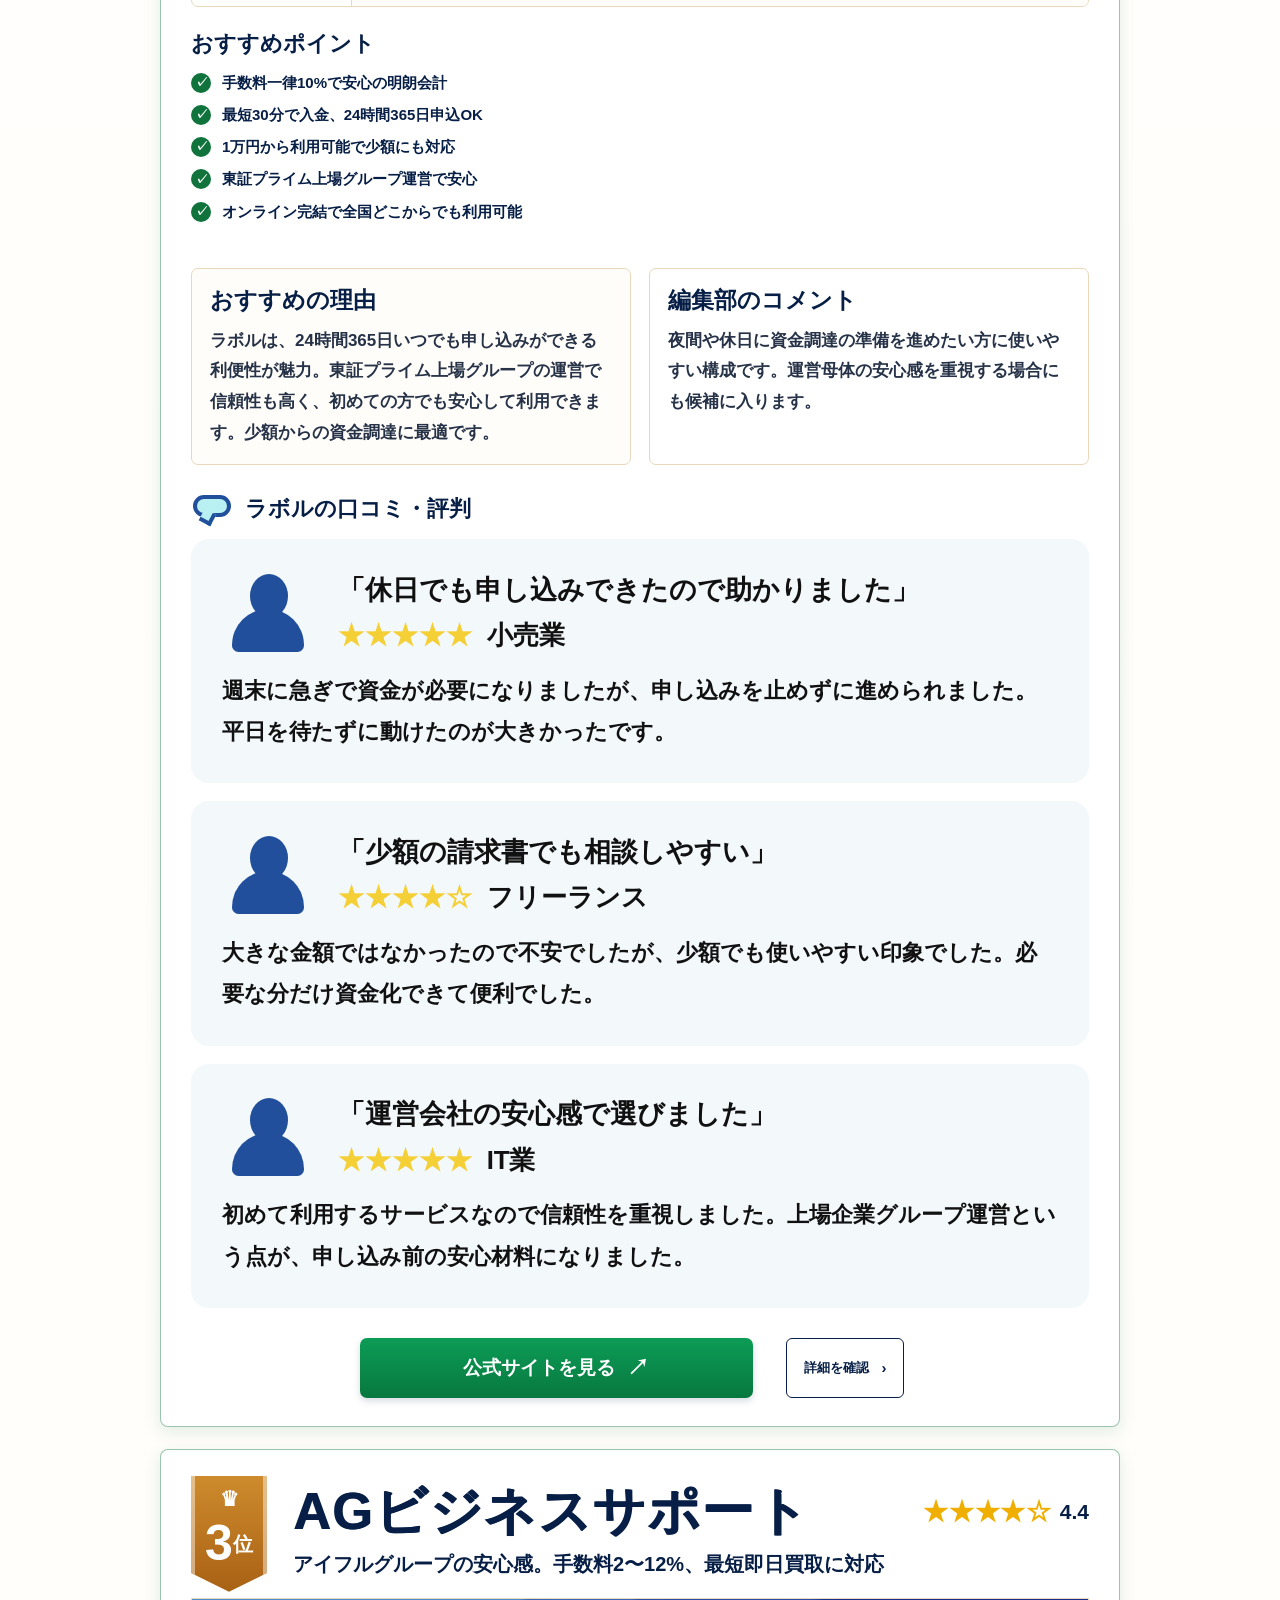
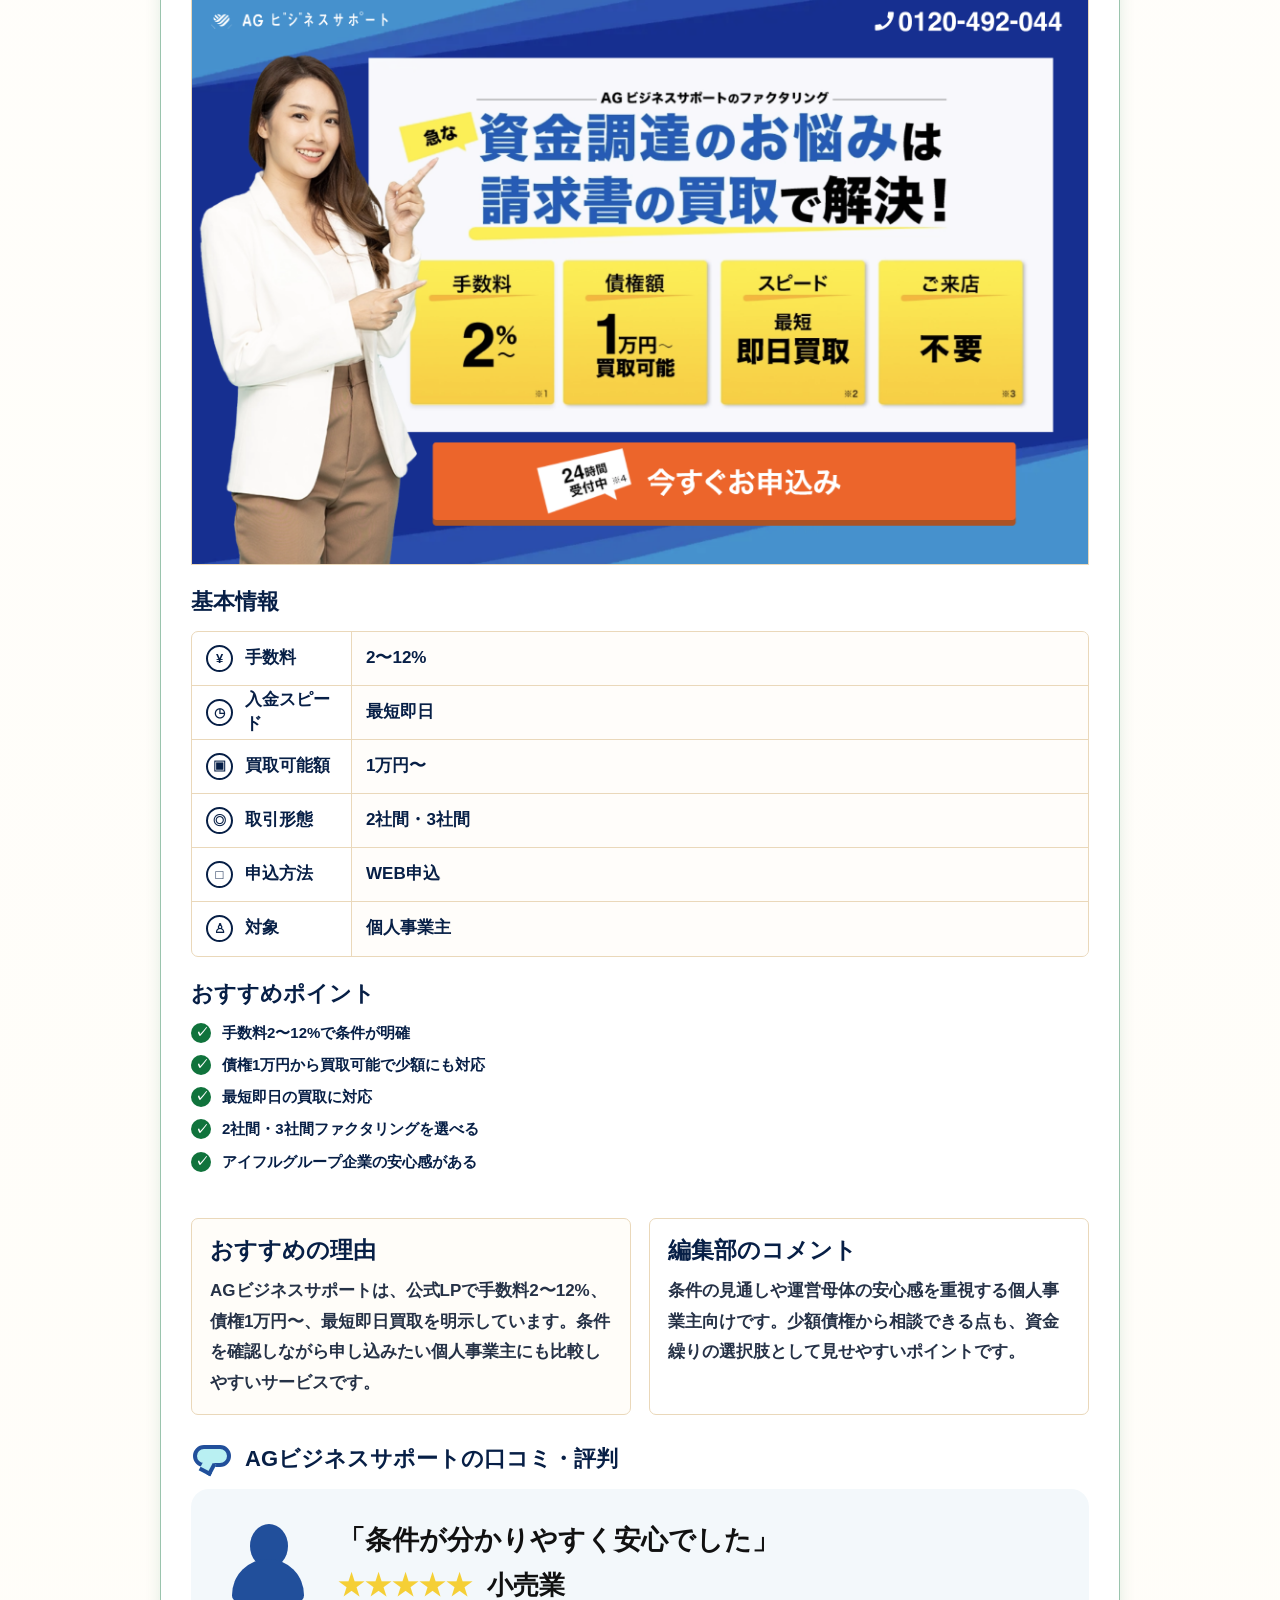
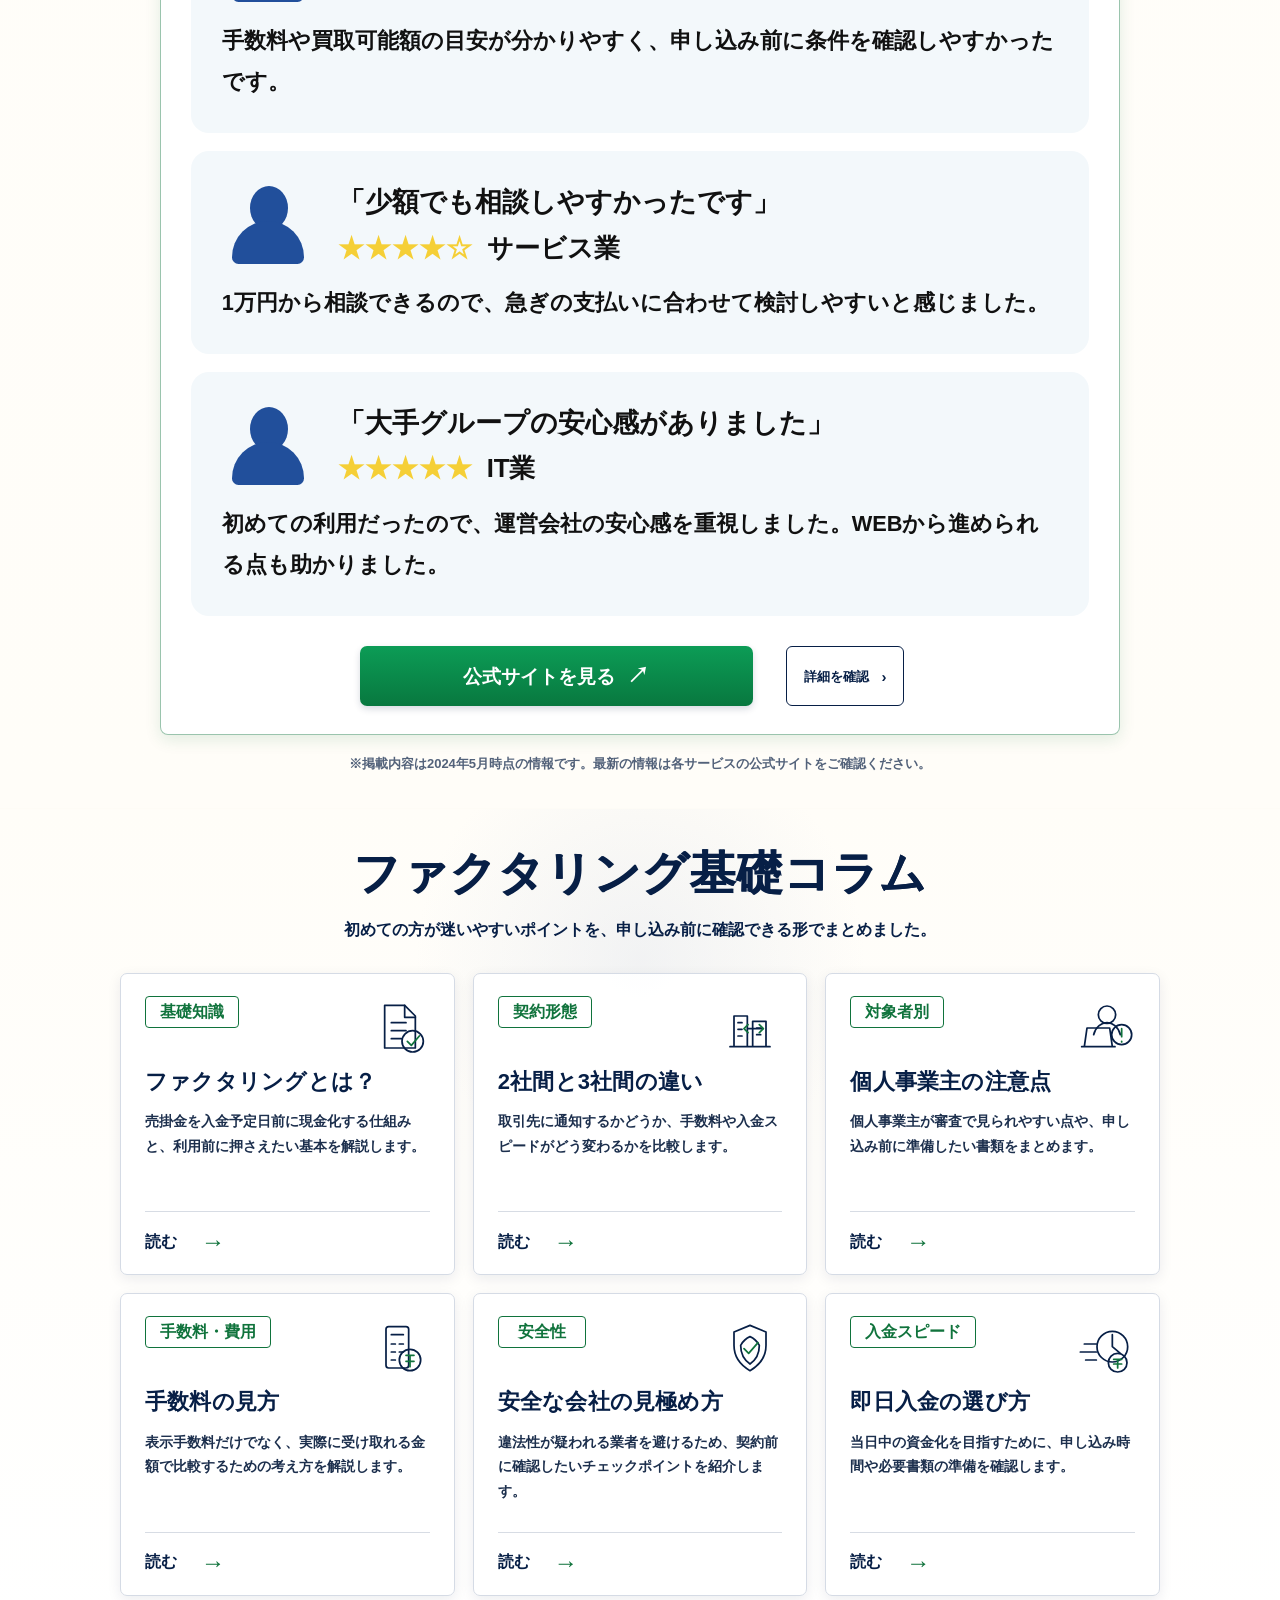
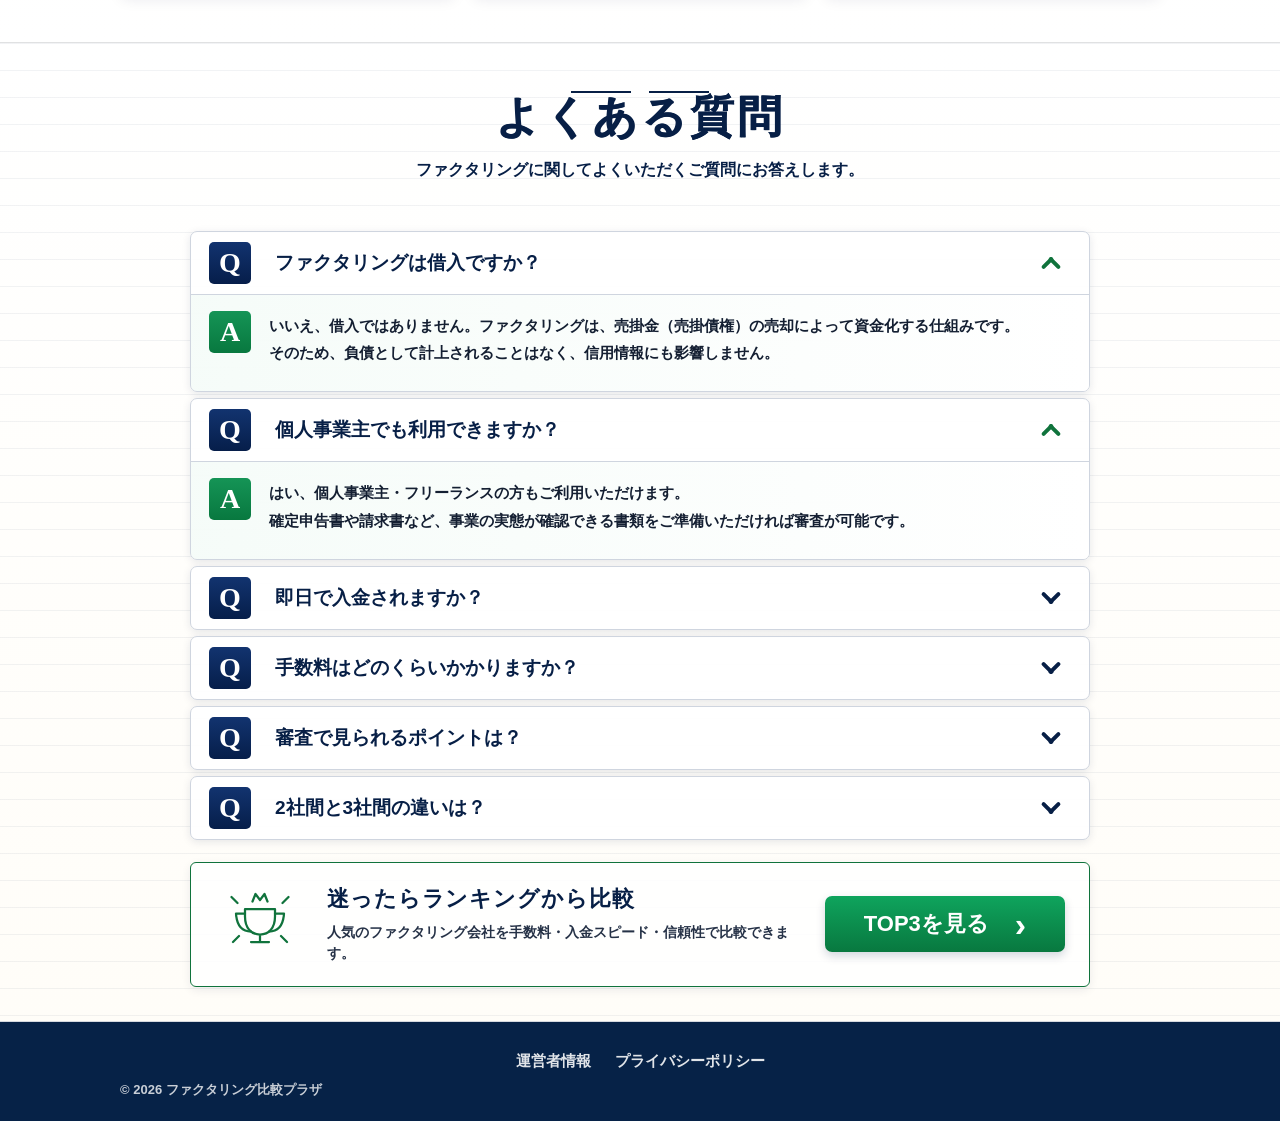
==== commit 4096555e: "Replace personal QuQuMo ranking with AG" ====
--- a/index.html
+++ b/index.html
@@ -189,20 +189,20 @@
                   <tr data-audiences="personal freelance">
                     <td class="rank rank-bronze"><span>3</span><small>位</small></td>
                     <td class="company-cell">
-                      <a class="aff-link" href="https://jass-net.com/link.php?i=piduvzxipach&m=miday5mwdqmf" target="_blank" rel="noopener"><strong class="brand-logo brand-ququmo"><span>QuQuMo</span></strong></a>
+                      <a class="aff-link" href="https://jass-net.com/link.php?i=pidugwvpjpxd&m=miday5mwdqmf" target="_blank" rel="noopener"><strong class="brand-logo brand-ag"><span>AGビジネスサポート</span></strong></a>
                     </td>
-                    <td class="rating-cell"><span class="stars">★★★★<em>★</em></span><strong>3.8</strong></td>
-                    <td>1%〜14.8%</td>
-                    <td>最短 <strong class="green-text">2時間</strong></td>
-                    <td>上限なし</td>
+                    <td class="rating-cell"><span class="stars">★★★★<em>★</em></span><strong>4.4</strong></td>
+                    <td><strong>2〜12%</strong></td>
+                    <td><strong class="green-text">最短即日</strong></td>
+                    <td>1万円〜</td>
                     <td>
                       <div class="site-actions">
-                        <a class="site-button primary aff-link" href="https://jass-net.com/link.php?i=piduvzxipach&m=miday5mwdqmf" target="_blank" rel="noopener">公式サイト <span>›</span></a>
-                        <a class="site-button detail" href="#ququmo-detail">詳細を確認 <span>›</span></a>
+                        <a class="site-button primary aff-link" href="https://jass-net.com/link.php?i=pidugwvpjpxd&m=miday5mwdqmf" target="_blank" rel="noopener">公式サイト <span>›</span></a>
+                        <a class="site-button detail" href="#ag-personal-detail">詳細を確認 <span>›</span></a>
                       </div>
                     </td>
                   </tr>
-                  <tr class="is-filter-hidden">
+                  <tr class="is-filter-hidden" data-audiences="corporate">
                     <th class="audience audience-corporate" scope="rowgroup" rowspan="3">
                       <svg viewBox="0 0 48 48" aria-hidden="true"><path d="M12 42V12h24v30"/><path d="M8 42h32M18 18h4M26 18h4M18 26h4M26 26h4M21 42v-8h6"/></svg>
                       <span>法人向け</span>
@@ -222,7 +222,7 @@
                       </div>
                     </td>
                   </tr>
-                  <tr class="is-filter-hidden">
+                  <tr class="is-filter-hidden" data-audiences="corporate">
                     <td class="rank rank-silver"><span>2</span><small>位</small></td>
                     <td class="company-cell">
                       <a class="aff-link" href="https://jass-net.com/link.php?i=pidugwvpjpxd&m=miday5mwdqmf" target="_blank" rel="noopener"><strong class="brand-logo brand-ag"><span>AGビジネスサポート</span></strong></a>
@@ -363,8 +363,8 @@
                       </th>
                       <th scope="col">
                         <span class="medal bronze">3</span>
-                        <a class="top3-thumb top3-thumb-ququmo aff-link" href="https://jass-net.com/link.php?i=piduvzxipach&m=miday5mwdqmf" target="_blank" rel="noopener"><img src="assets/v3-product-ququmo.png" alt=""></a>
-                        <a class="aff-link" href="https://jass-net.com/link.php?i=piduvzxipach&m=miday5mwdqmf" target="_blank" rel="noopener"><strong class="brand-logo brand-ququmo"><span>QuQuMo</span></strong></a>
+                        <a class="top3-thumb top3-thumb-ag aff-link" href="https://jass-net.com/link.php?i=pidugwvpjpxd&m=miday5mwdqmf" target="_blank" rel="noopener"><img src="assets/corporate-product-ag.png" alt=""></a>
+                        <a class="aff-link" href="https://jass-net.com/link.php?i=pidugwvpjpxd&m=miday5mwdqmf" target="_blank" rel="noopener"><strong class="brand-logo brand-ag"><span>AGビジネスサポート</span></strong></a>
                       </th>
                     </tr>
                   </thead>
@@ -373,13 +373,13 @@
                       <th scope="row">総合評価</th>
                       <td><span class="score-mark best">◎</span><strong>★4.9</strong></td>
                       <td><span class="score-mark">○</span><strong>★4.2</strong></td>
-                      <td><span class="score-mark">○</span><strong>★3.8</strong></td>
+                      <td><span class="score-mark">○</span><strong>★4.4</strong></td>
                     </tr>
                     <tr>
                       <th scope="row">手数料</th>
                       <td><span class="score-mark best">◎</span><strong>10%</strong></td>
                       <td><span class="score-mark best">◎</span><strong>10%</strong></td>
-                      <td><span class="score-mark">○</span><strong>普通</strong></td>
+                      <td><span class="score-mark best">◎</span><strong>2〜12%</strong></td>
                     </tr>
                     <tr>
                       <th scope="row">審査<br>通過率</th>
@@ -391,13 +391,13 @@
                       <th scope="row">入金<br>スピード</th>
                       <td><span class="score-mark best">◎</span><strong>即日</strong></td>
                       <td><span class="score-mark best">◎</span><strong>即日</strong></td>
-                      <td><span class="score-mark">○</span><strong>当日</strong></td>
+                      <td><span class="score-mark best">◎</span><strong>即日</strong></td>
                     </tr>
                     <tr>
                       <th scope="row">口コミ<br>評価</th>
                       <td><span class="score-mark best">◎</span><strong>豊富な実績</strong></td>
                       <td><span class="score-mark best">◎</span><strong>良い</strong></td>
-                      <td><span class="score-mark">○</span><strong>普通</strong></td>
+                      <td><span class="score-mark">○</span><strong>安心感</strong></td>
                     </tr>
                     <tr>
                       <th scope="row">公式サイト</th>
@@ -415,8 +415,8 @@
                       </td>
                       <td>
                         <div class="top3-cta-group">
-                          <a href="https://jass-net.com/link.php?i=piduvzxipach&m=miday5mwdqmf" target="_blank" rel="noopener" class="top3-site-button aff-link">公式サイト</a>
-                          <a href="#ququmo-detail" class="top3-detail-button">詳細を確認</a>
+                          <a href="https://jass-net.com/link.php?i=pidugwvpjpxd&m=miday5mwdqmf" target="_blank" rel="noopener" class="top3-site-button aff-link">公式サイト</a>
+                          <a href="#ag-personal-detail" class="top3-detail-button">詳細を確認</a>
                         </div>
                       </td>
                     </tr>
@@ -693,89 +693,89 @@
               </div>
             </article>
 
-            <article class="ranking-card rank-three" id="ququmo-detail" data-audiences="personal freelance">
+            <article class="ranking-card rank-three" id="ag-personal-detail" data-audiences="personal freelance">
               <div class="rank-ribbon"><span>3</span><small>位</small></div>
               <div class="ranking-left">
-                <h3><a class="aff-link" href="https://jass-net.com/link.php?i=piduvzxipach&m=miday5mwdqmf" target="_blank" rel="noopener">QuQuMo</a></h3>
-                <div class="service-rating"><span>★★★★☆</span><strong>3.8</strong></div>
-                <p class="service-catch">上限なしで柔軟に対応！手数料1%〜14.8%の幅広いプラン</p>
-              </div>
-              <div class="service-visual ququmo">
-                <a class="service-visual-link aff-link" href="https://jass-net.com/link.php?i=piduvzxipach&m=miday5mwdqmf" target="_blank" rel="noopener"><img src="assets/v3-ranking-ququmo.png" alt=""></a>
+                <h3><a class="aff-link" href="https://jass-net.com/link.php?i=pidugwvpjpxd&m=miday5mwdqmf" target="_blank" rel="noopener">AGビジネスサポート</a></h3>
+                <div class="service-rating"><span>★★★★☆</span><strong>4.4</strong></div>
+                <p class="service-catch">アイフルグループの安心感。手数料2〜12%、最短即日買取に対応</p>
+              </div>
+              <div class="service-visual ag">
+                <a class="service-visual-link aff-link" href="https://jass-net.com/link.php?i=pidugwvpjpxd&m=miday5mwdqmf" target="_blank" rel="noopener"><img src="assets/corporate-ranking-ag.png" alt=""></a>
                 <div>
-                  <span>オンライン完結</span>
-                  <strong>必要書類をアップロードしてスピード資金化</strong>
-                  <small><a class="aff-link" href="https://jass-net.com/link.php?i=piduvzxipach&m=miday5mwdqmf" target="_blank" rel="noopener">QuQuMo</a></small>
+                  <span>個人事業主向け</span>
+                  <strong>売掛債権を最短即日で資金化</strong>
+                  <small><a class="aff-link" href="https://jass-net.com/link.php?i=pidugwvpjpxd&m=miday5mwdqmf" target="_blank" rel="noopener">AGビジネスサポート</a></small>
                 </div>
               </div>
               <div class="ranking-body">
                 <section class="ranking-block">
                   <h4>基本情報</h4>
                   <dl class="info-grid">
-                    <div><dt><span>¥</span>手数料</dt><dd>1%〜14.8%</dd></div>
-                    <div><dt><span>◷</span>入金スピード</dt><dd>最短2時間</dd></div>
-                    <div><dt><span>▣</span>買取可能額</dt><dd>上限なし</dd></div>
-                    <div><dt><span>◎</span>審査方式</dt><dd>独自審査</dd></div>
-                    <div><dt><span>□</span>契約方法</dt><dd>オンライン完結</dd></div>
-                    <div><dt><span>♙</span>対象</dt><dd>個人事業主・フリーランス</dd></div>
+                    <div><dt><span>¥</span>手数料</dt><dd>2〜12%</dd></div>
+                    <div><dt><span>◷</span>入金スピード</dt><dd>最短即日</dd></div>
+                    <div><dt><span>▣</span>買取可能額</dt><dd>1万円〜</dd></div>
+                    <div><dt><span>◎</span>取引形態</dt><dd>2社間・3社間</dd></div>
+                    <div><dt><span>□</span>申込方法</dt><dd>WEB申込</dd></div>
+                    <div><dt><span>♙</span>対象</dt><dd>個人事業主</dd></div>
                   </dl>
                 </section>
                 <section class="ranking-block">
                   <h4>おすすめポイント</h4>
                   <ul class="point-list">
-                    <li>手数料は1%〜14.8%で柔軟に対応</li>
-                    <li>最短2時間でスピード入金</li>
-                    <li>上限なしで高額の売掛金にも対応</li>
-                    <li>オンライン完結で全国対応</li>
-                    <li>2社間・3社間ファクタリングに対応</li>
+                    <li>手数料2〜12%で条件が明確</li>
+                    <li>債権1万円から買取可能で少額にも対応</li>
+                    <li>最短即日の買取に対応</li>
+                    <li>2社間・3社間ファクタリングを選べる</li>
+                    <li>アイフルグループ企業の安心感がある</li>
                   </ul>
                 </section>
                 <section class="ranking-block reason-comment-grid">
                   <div class="reason-box">
                     <h5>おすすめの理由</h5>
-                    <p>QuQuMoは、手数料の幅が広く、取引内容や状況に応じて最適な条件を提案してくれます。上限なしで高額な売掛金にも対応可能。スピーディーかつ柔軟なサービスで、幅広いニーズに応えます。</p>
+                    <p>AGビジネスサポートは、公式LPで手数料2〜12%、債権1万円〜、最短即日買取を明示しています。条件を確認しながら申し込みたい個人事業主にも比較しやすいサービスです。</p>
                   </div>
                   <div class="editor-comment">
                     <h5>編集部のコメント</h5>
-                    <p>調達額の上限を気にせず相談したい場合に検討しやすいサービスです。条件が合えば、スピードと柔軟性を両立できます。</p>
-                  </div>
-                </section>
-                <section class="ranking-block review-block" aria-labelledby="ququmo-review-title">
-                  <h4 id="ququmo-review-title" class="review-heading">
+                    <p>条件の見通しや運営母体の安心感を重視する個人事業主向けです。少額債権から相談できる点も、資金繰りの選択肢として見せやすいポイントです。</p>
+                  </div>
+                </section>
+                <section class="ranking-block review-block" aria-labelledby="ag-personal-review-title">
+                  <h4 id="ag-personal-review-title" class="review-heading">
                     <span class="review-heading-icon" aria-hidden="true">••</span>
-                    QuQuMoの口コミ・評判
+                    AGビジネスサポートの口コミ・評判
                   </h4>
                   <div class="review-list">
                     <article class="review-card">
                       <div class="review-avatar" aria-hidden="true"></div>
                       <div class="review-card-head">
-                        <p class="review-title">「オンラインで完結できるのが便利でした」</p>
-                        <p class="review-meta"><span class="review-stars">★★★★★</span><span>制作業</span></p>
-                      </div>
-                      <p class="review-text">必要書類をアップロードして進められるので、外出せずに手続きできました。仕事の合間でも申し込みやすかったです。</p>
+                        <p class="review-title">「条件が分かりやすく安心でした」</p>
+                        <p class="review-meta"><span class="review-stars">★★★★★</span><span>小売業</span></p>
+                      </div>
+                      <p class="review-text">手数料や買取可能額の目安が分かりやすく、申し込み前に条件を確認しやすかったです。</p>
                     </article>
                     <article class="review-card">
                       <div class="review-avatar" aria-hidden="true"></div>
                       <div class="review-card-head">
-                        <p class="review-title">「売掛金の金額に合わせて相談できました」</p>
-                        <p class="review-meta"><span class="review-stars">★★★★☆</span><span>建設業</span></p>
-                      </div>
-                      <p class="review-text">まとまった金額の請求書でも相談しやすく、条件を確認しながら進められました。上限を気にしにくい点が良かったです。</p>
+                        <p class="review-title">「少額でも相談しやすかったです」</p>
+                        <p class="review-meta"><span class="review-stars">★★★★☆</span><span>サービス業</span></p>
+                      </div>
+                      <p class="review-text">1万円から相談できるので、急ぎの支払いに合わせて検討しやすいと感じました。</p>
                     </article>
                     <article class="review-card">
                       <div class="review-avatar" aria-hidden="true"></div>
                       <div class="review-card-head">
-                        <p class="review-title">「必要書類が分かりやすく、不安が少なかったです」</p>
-                        <p class="review-meta"><span class="review-stars">★★★★★</span><span>卸売業</span></p>
-                      </div>
-                      <p class="review-text">申し込み前に準備するものが分かりやすく、手続きで迷いませんでした。スピード感もあり、急ぎの資金調達に向いていると感じました。</p>
+                        <p class="review-title">「大手グループの安心感がありました」</p>
+                        <p class="review-meta"><span class="review-stars">★★★★★</span><span>IT業</span></p>
+                      </div>
+                      <p class="review-text">初めての利用だったので、運営会社の安心感を重視しました。WEBから進められる点も助かりました。</p>
                     </article>
                   </div>
                 </section>
               </div>
               <div class="ranking-actions">
-                <a class="detail-site-button aff-link" href="https://jass-net.com/link.php?i=piduvzxipach&m=miday5mwdqmf" target="_blank" rel="noopener">公式サイトを見る <span>↗</span></a>
-                <a class="detail-more-button" href="#ququmo-detail">詳細を確認 <span>›</span></a>
+                <a class="detail-site-button aff-link" href="https://jass-net.com/link.php?i=pidugwvpjpxd&m=miday5mwdqmf" target="_blank" rel="noopener">公式サイトを見る <span>↗</span></a>
+                <a class="detail-more-button" href="#ag-personal-detail">詳細を確認 <span>›</span></a>
               </div>
             </article>
 
@@ -833,7 +833,7 @@
               </div>
             </article>
 
-            <article class="ranking-card rank-two is-filter-hidden" id="ag-detail">
+            <article class="ranking-card rank-two is-filter-hidden" id="ag-detail" data-audiences="corporate">
               <div class="rank-ribbon"><span>2</span><small>位</small></div>
               <div class="ranking-left">
                 <h3><a class="aff-link" href="https://jass-net.com/link.php?i=pidugwvpjpxd&m=miday5mwdqmf" target="_blank" rel="noopener">AGビジネスサポート</a></h3>
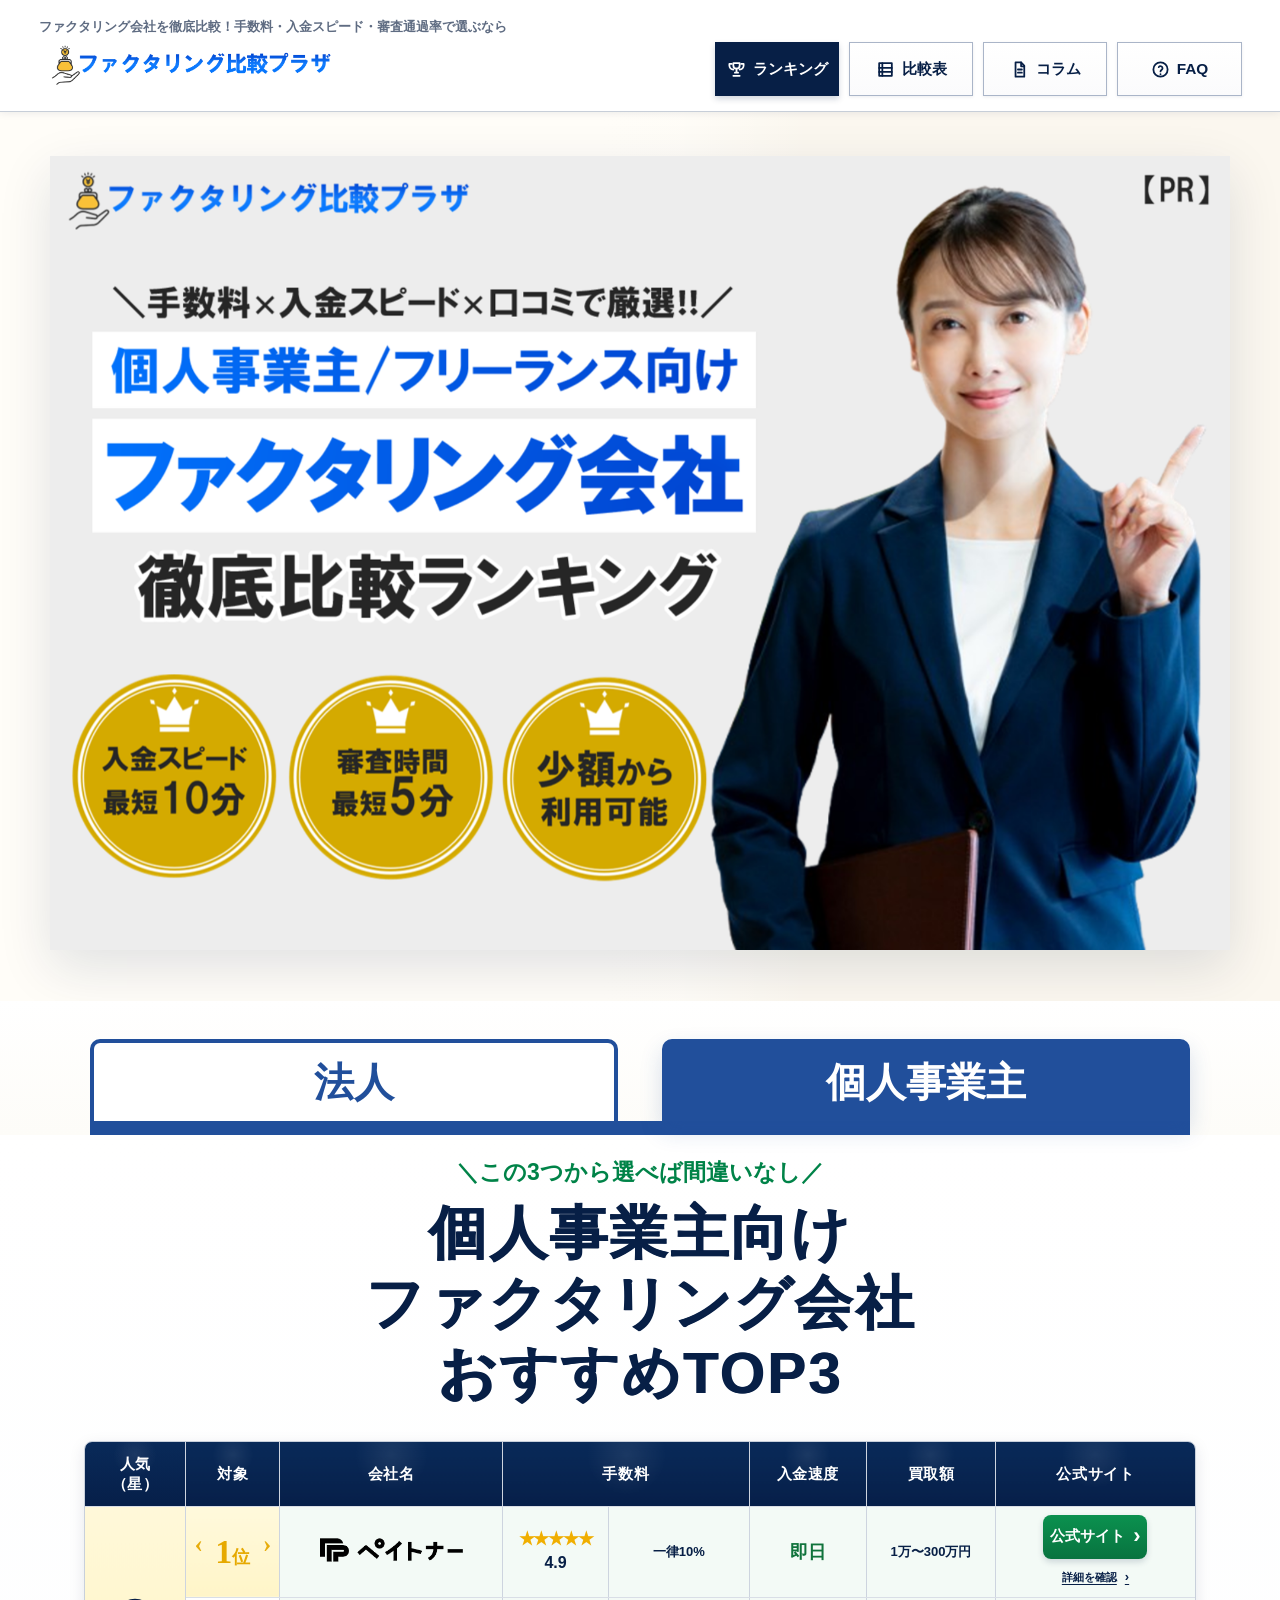
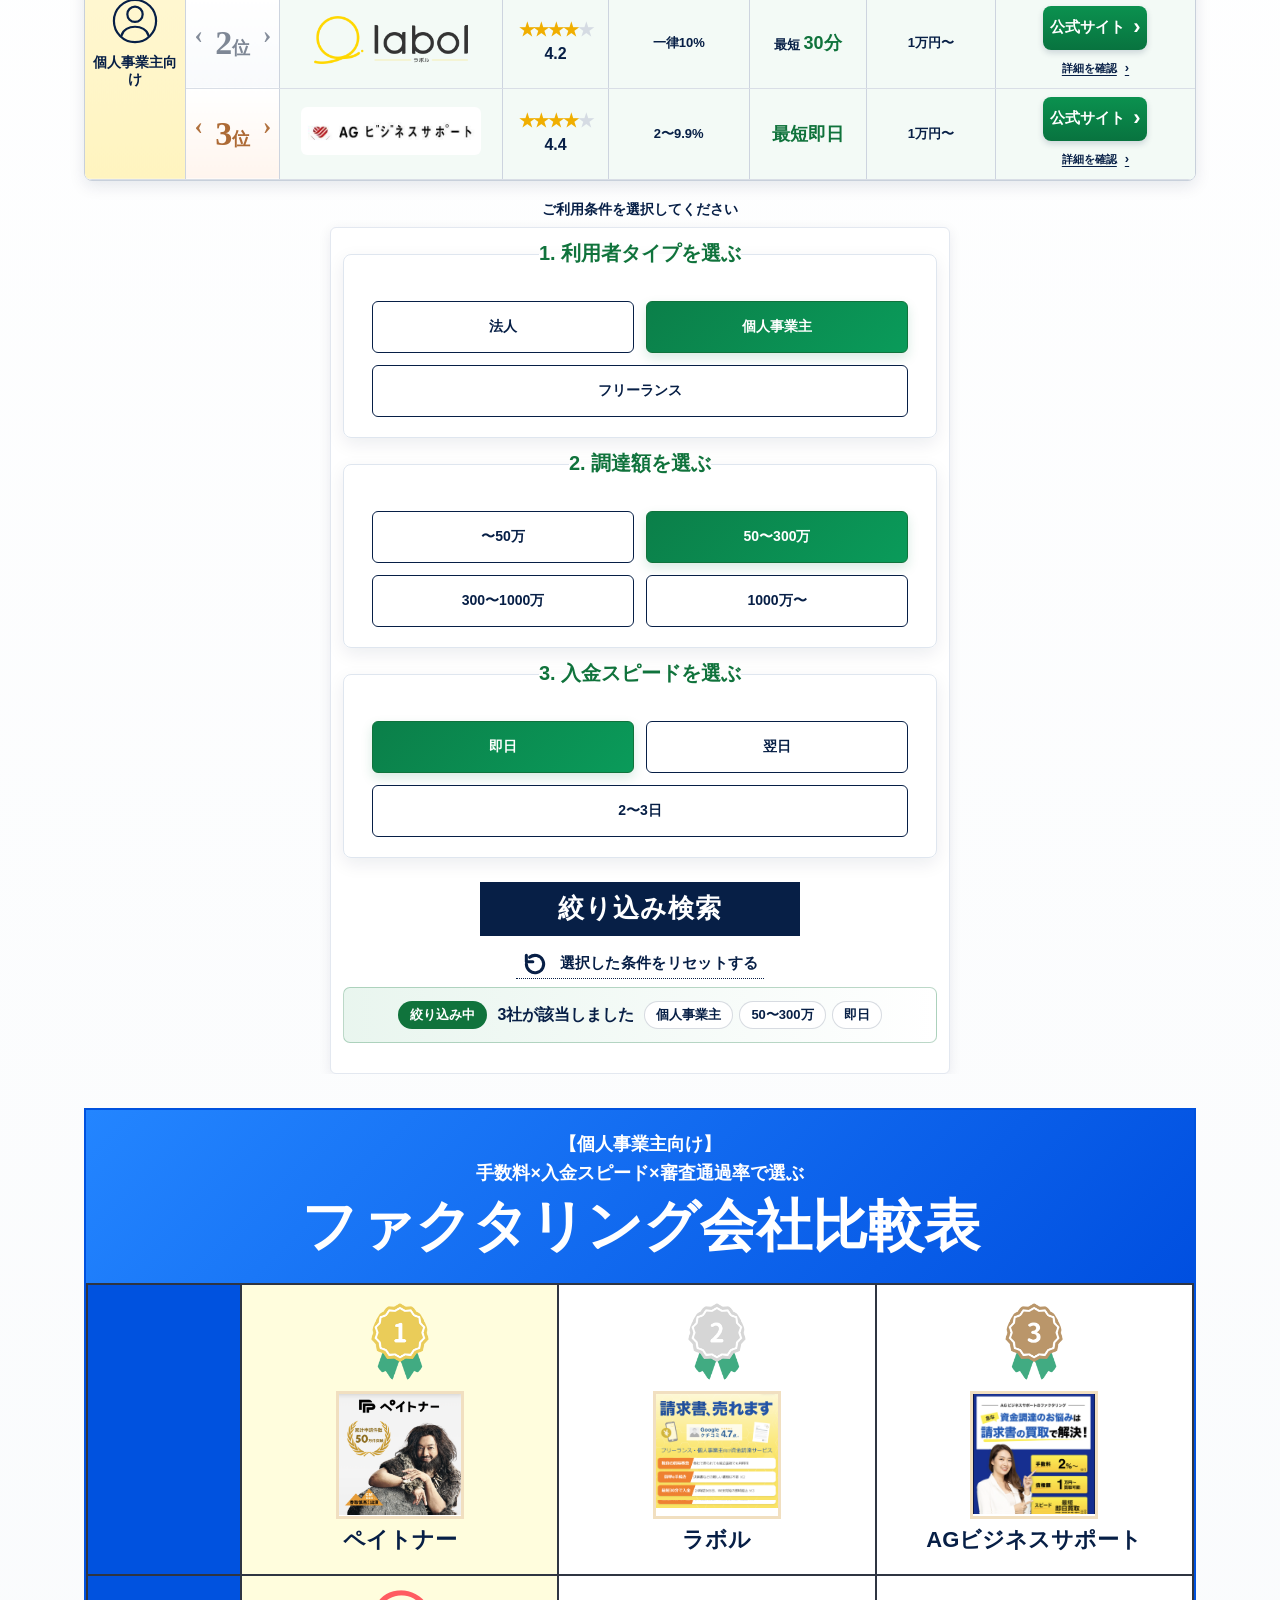
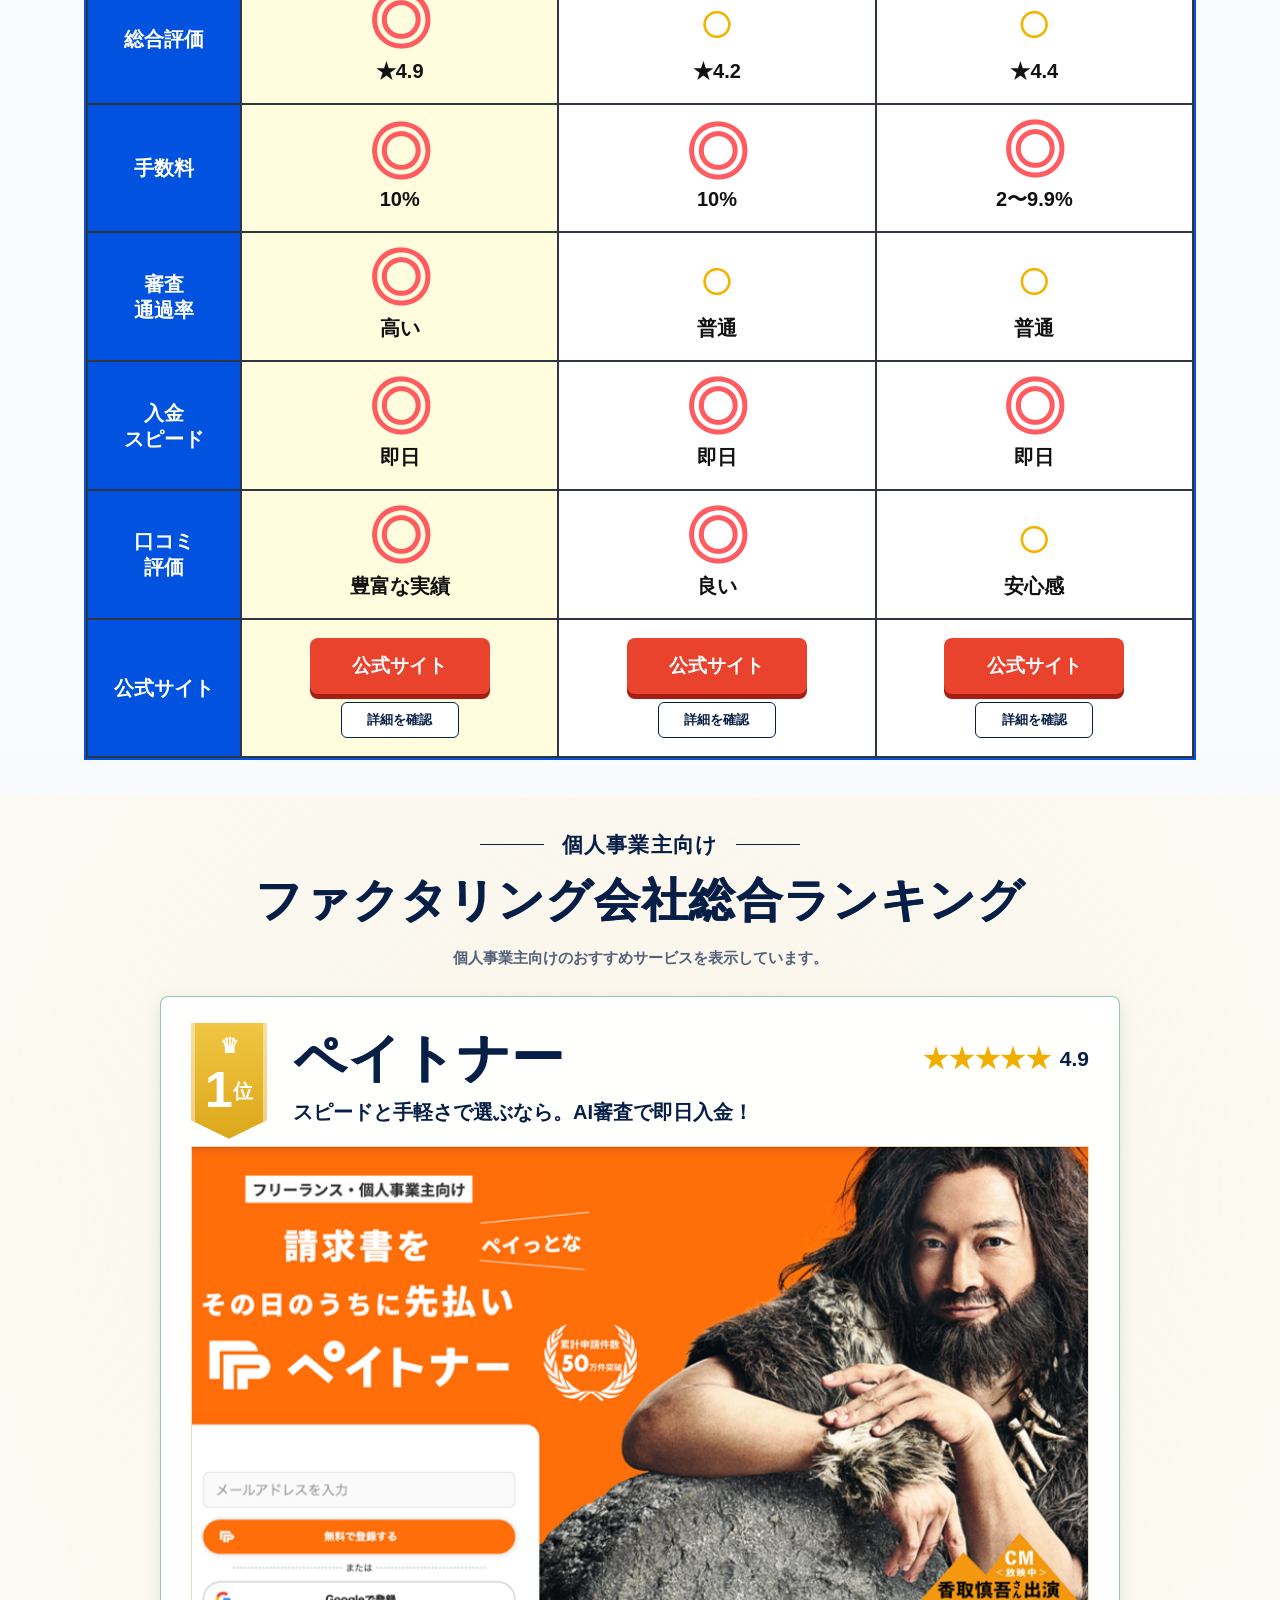
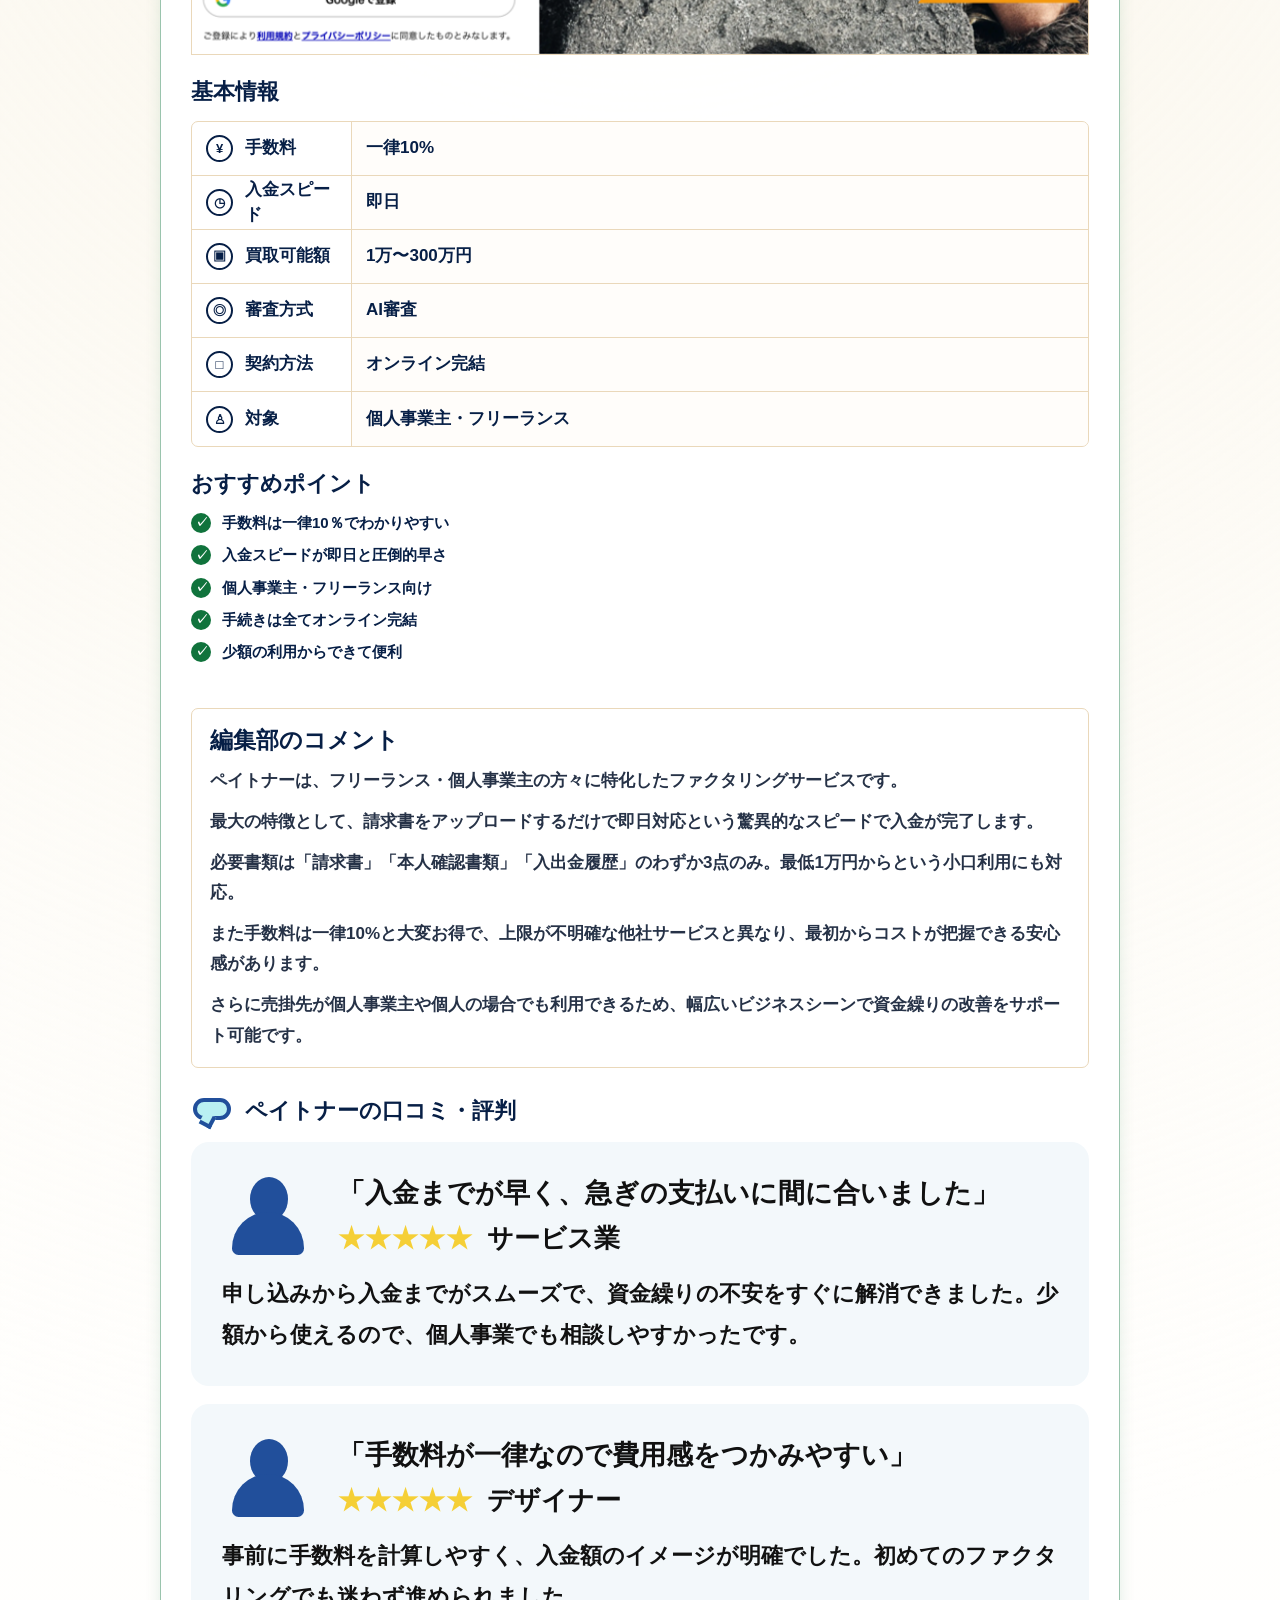
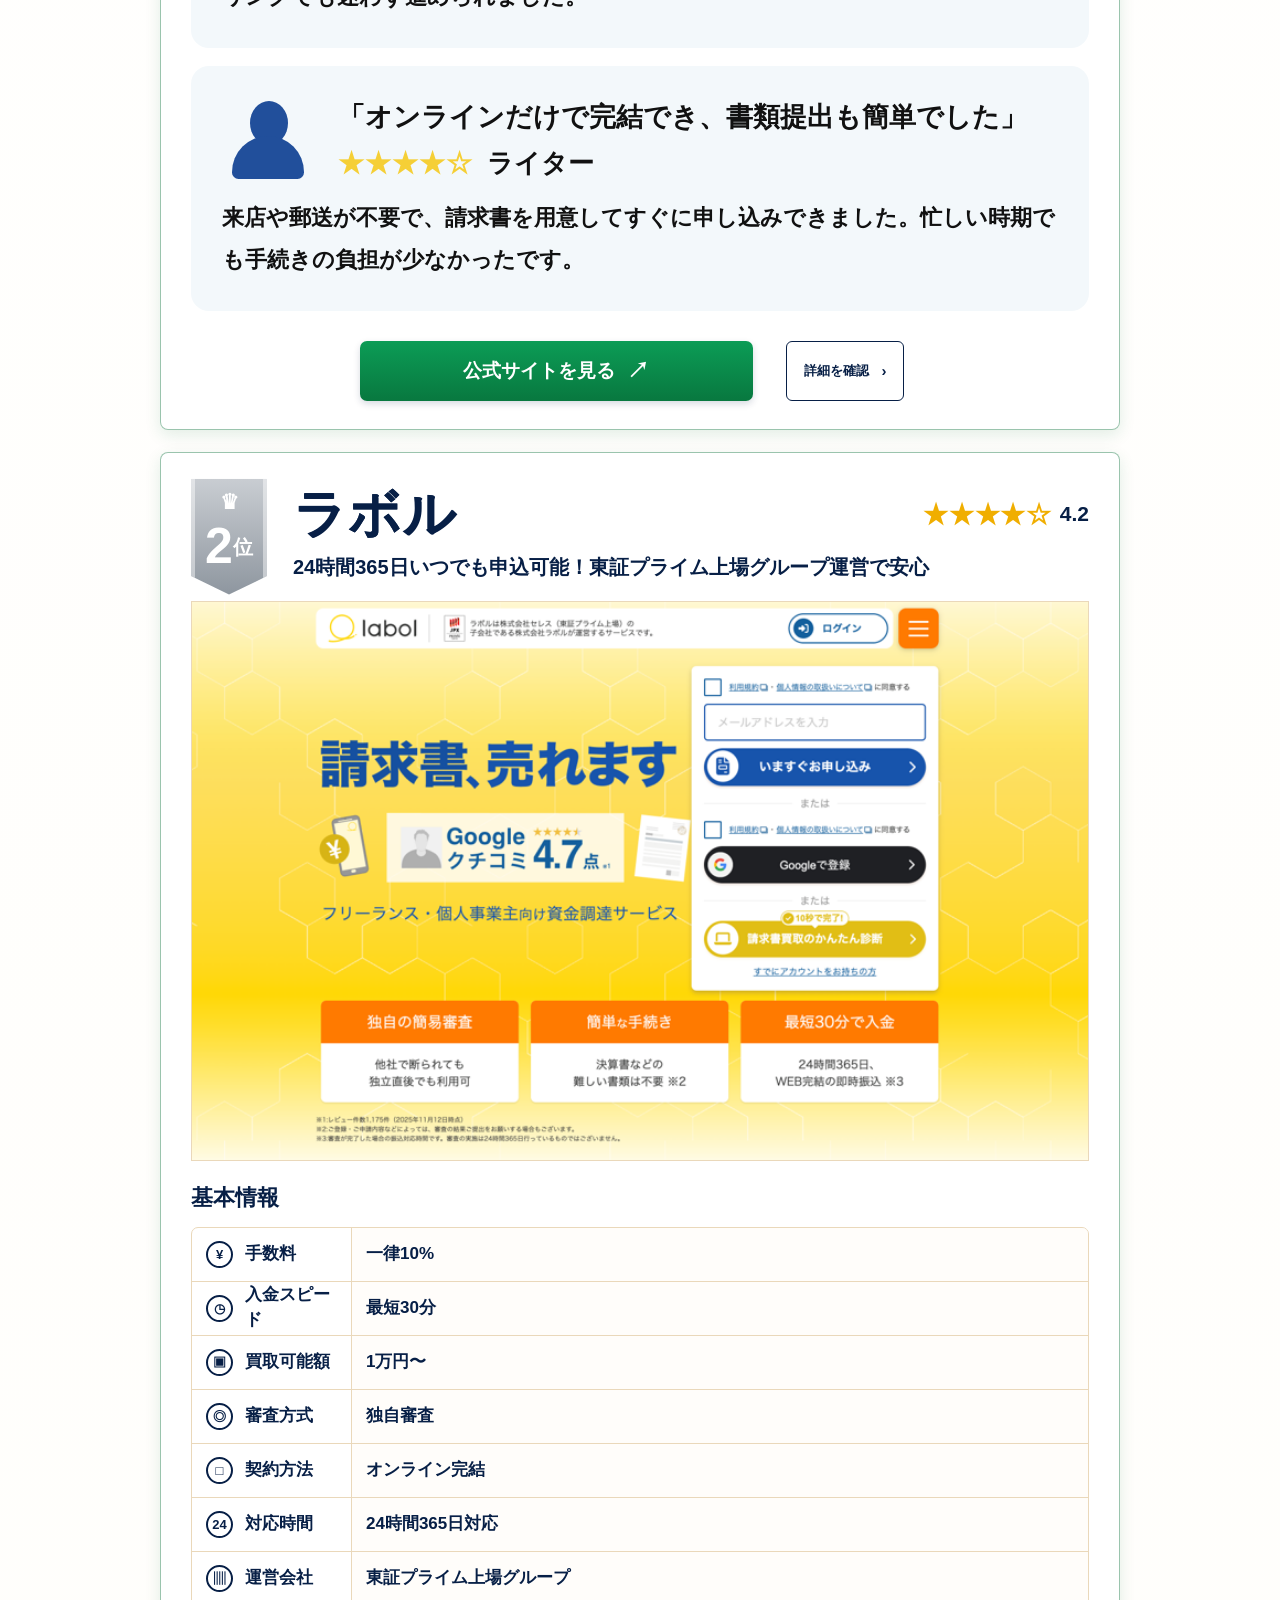
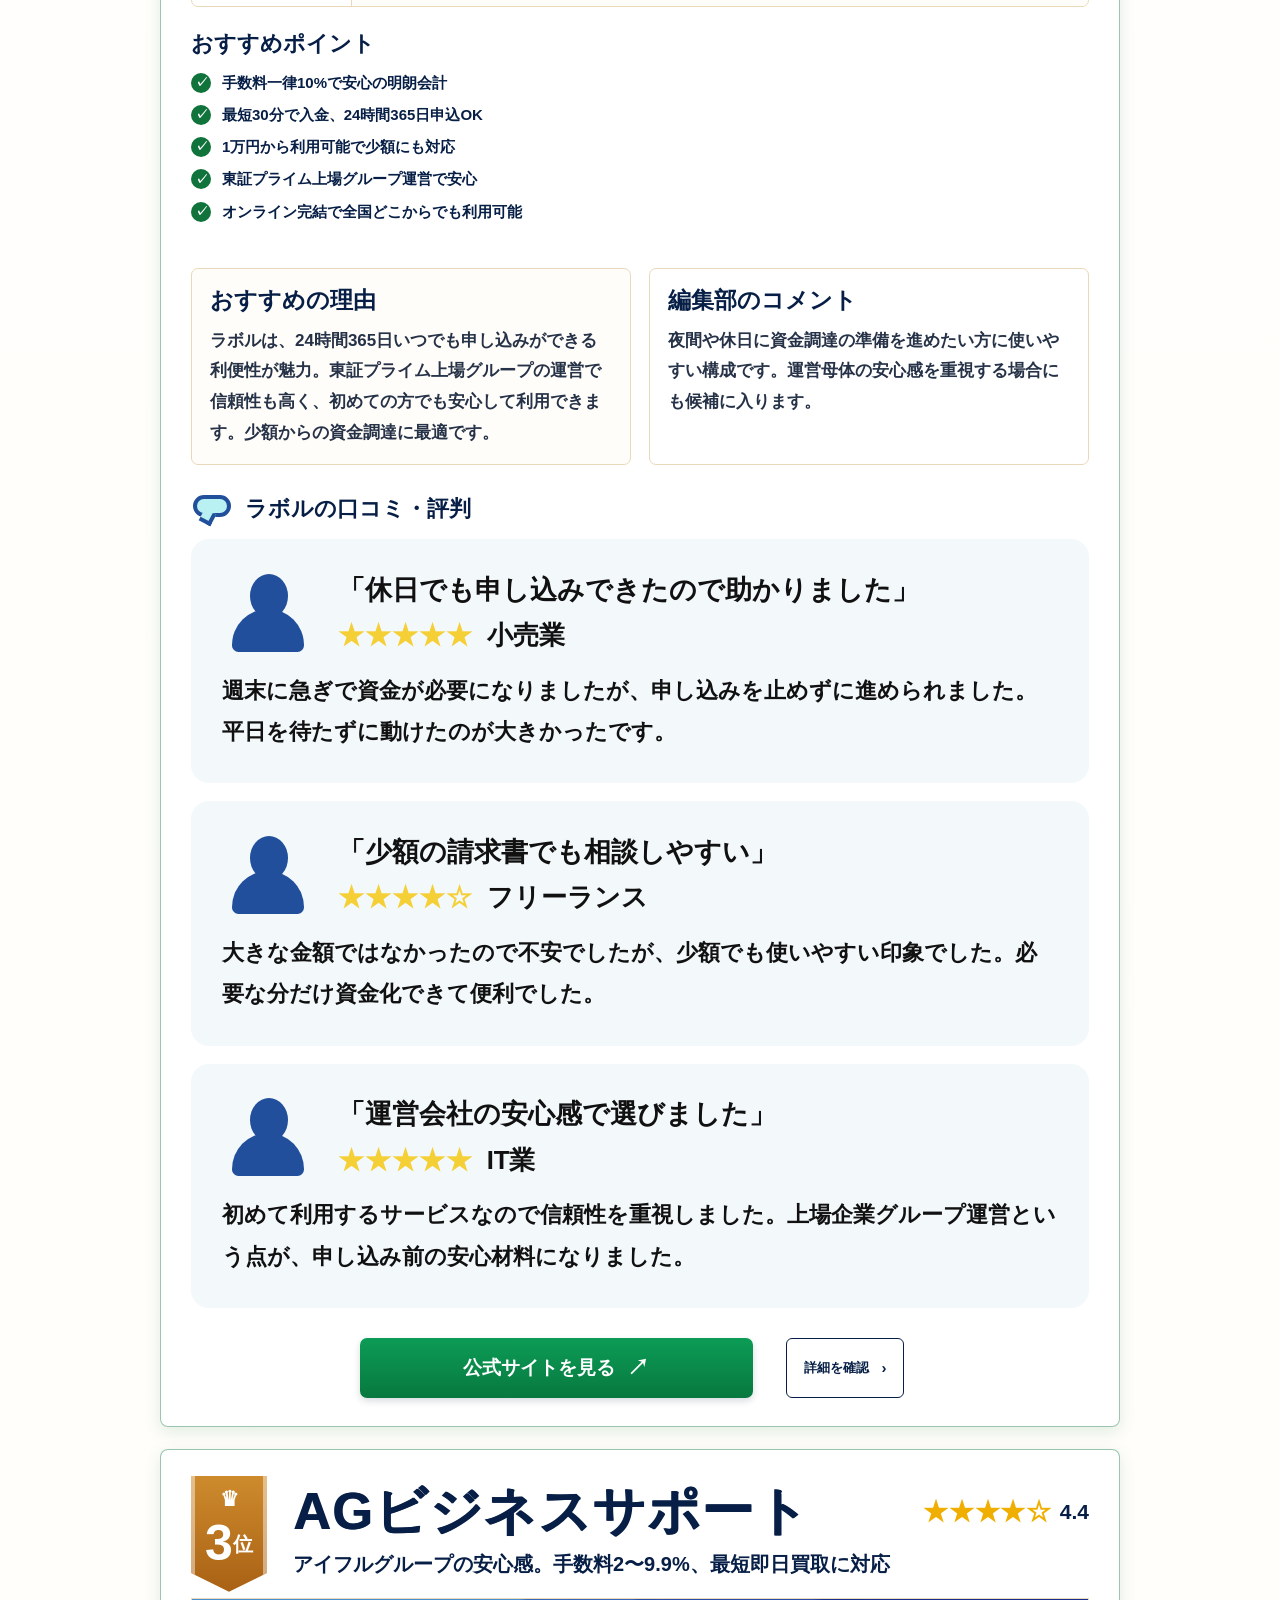
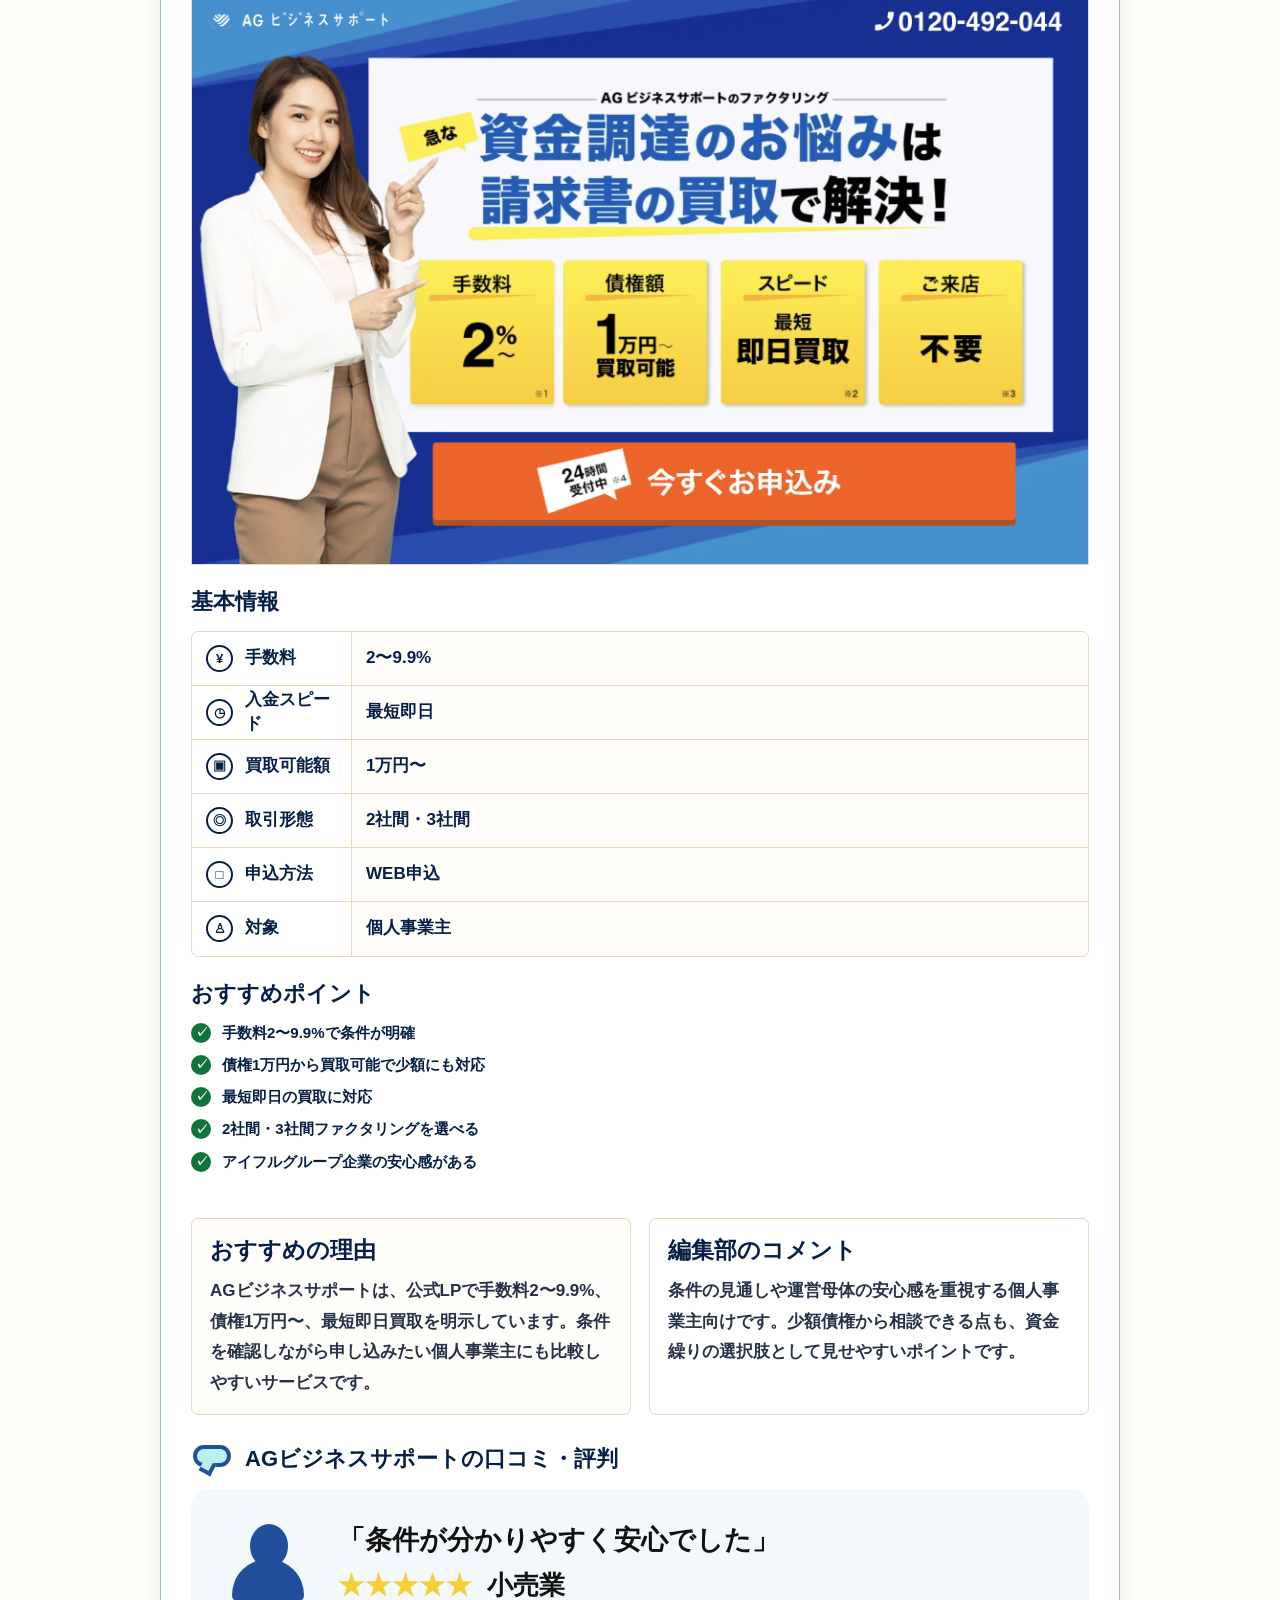
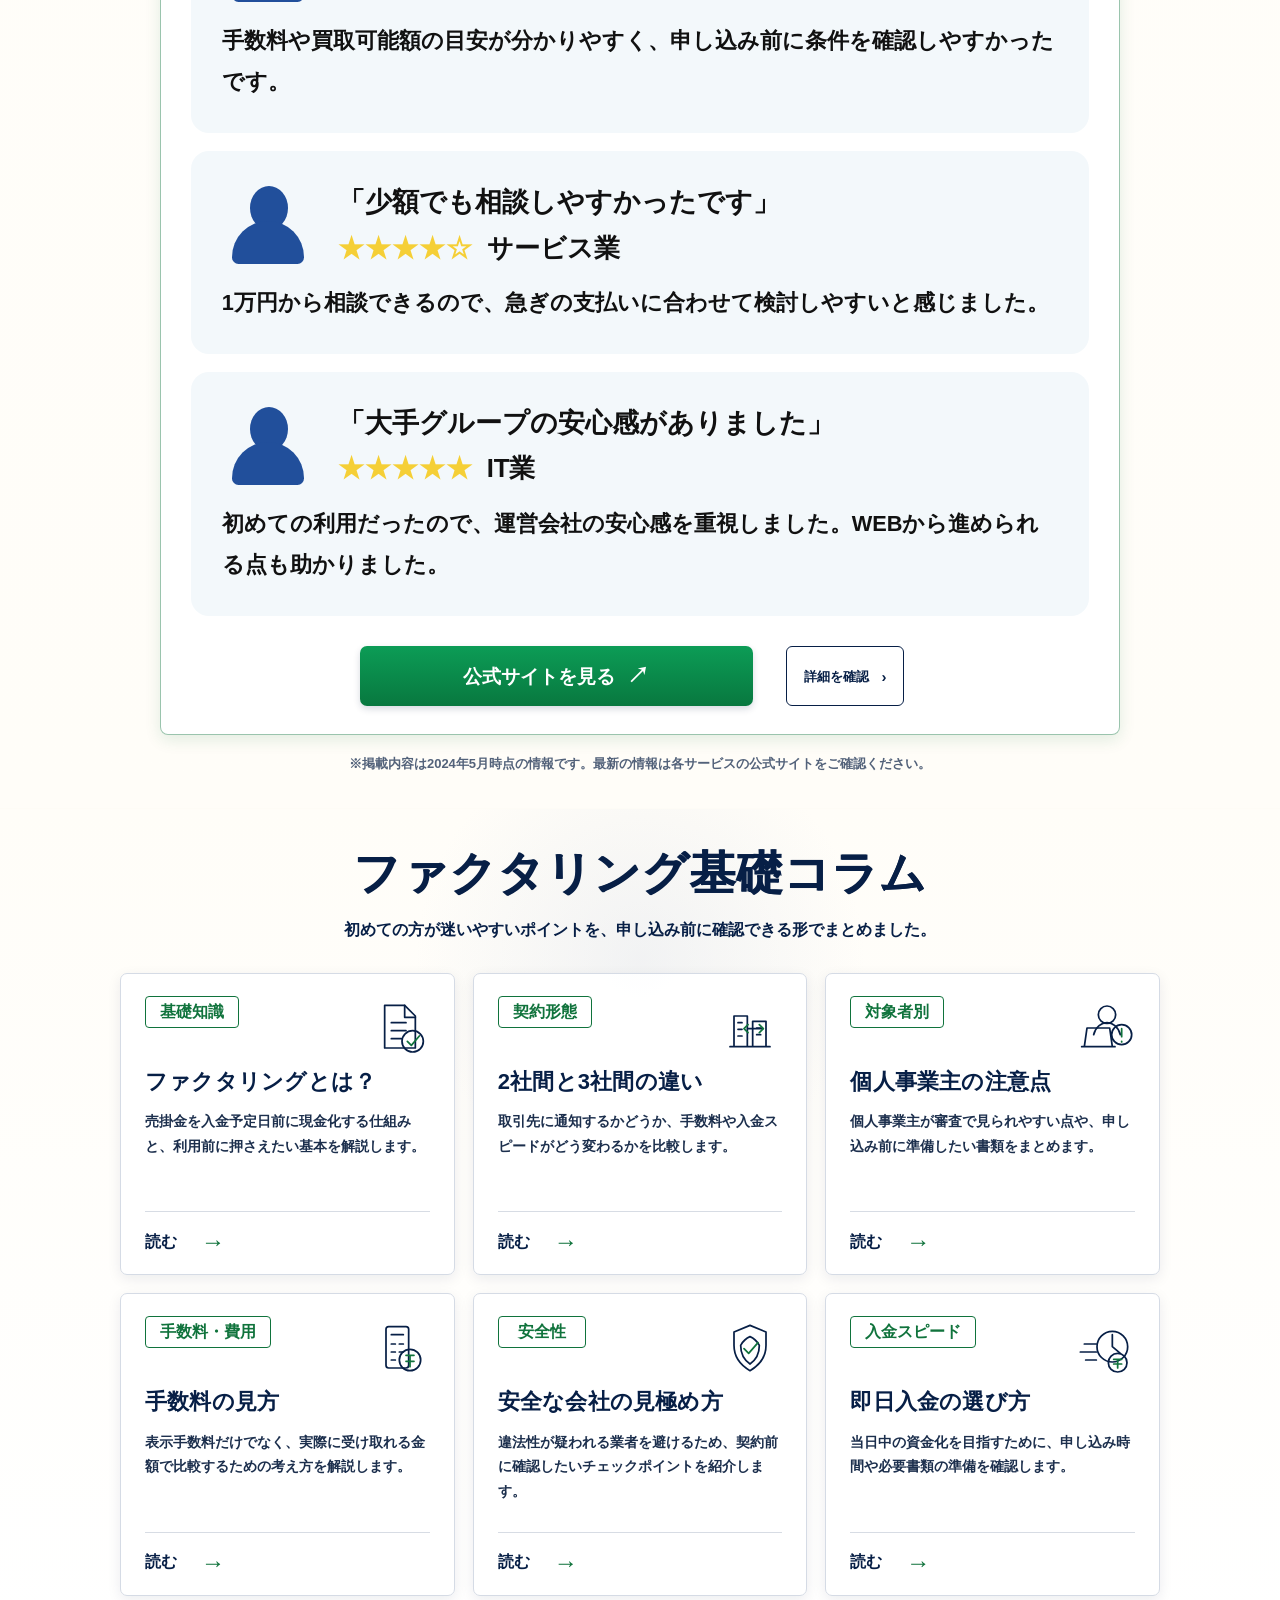
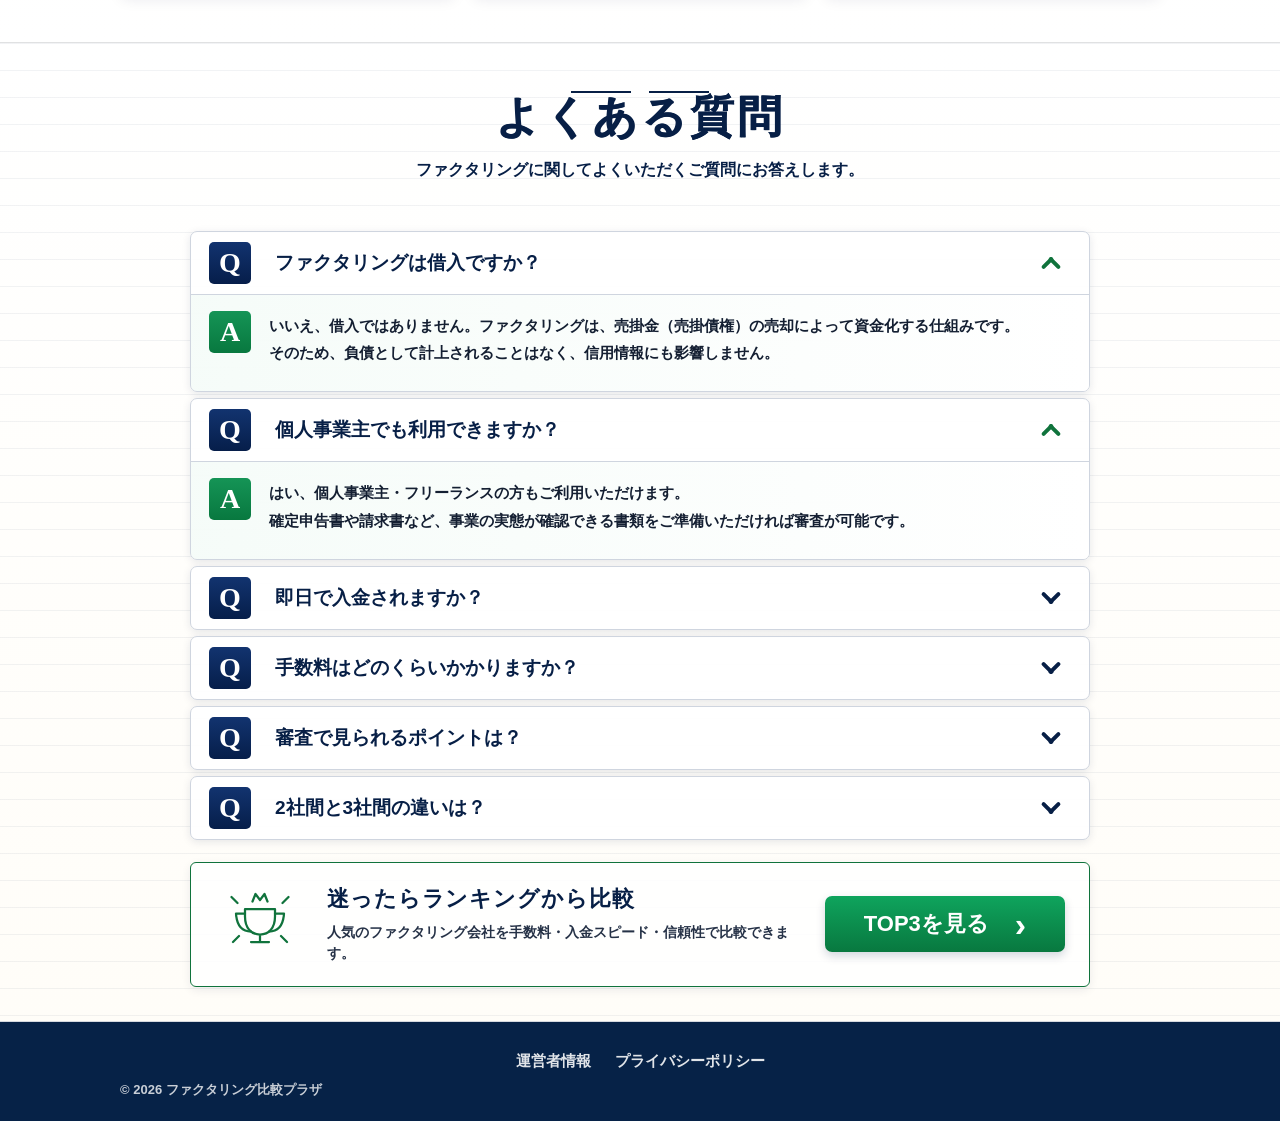
==== commit e6e990c0: "Update AG Business Support fee cap" ====
--- a/index.html
+++ b/index.html
@@ -192,7 +192,7 @@
                       <a class="aff-link" href="https://jass-net.com/link.php?i=pidugwvpjpxd&m=miday5mwdqmf" target="_blank" rel="noopener"><strong class="brand-logo brand-ag"><span>AGビジネスサポート</span></strong></a>
                     </td>
                     <td class="rating-cell"><span class="stars">★★★★<em>★</em></span><strong>4.4</strong></td>
-                    <td><strong>2〜12%</strong></td>
+                    <td><strong>2〜9.9%</strong></td>
                     <td><strong class="green-text">最短即日</strong></td>
                     <td>1万円〜</td>
                     <td>
@@ -228,7 +228,7 @@
                       <a class="aff-link" href="https://jass-net.com/link.php?i=pidugwvpjpxd&m=miday5mwdqmf" target="_blank" rel="noopener"><strong class="brand-logo brand-ag"><span>AGビジネスサポート</span></strong></a>
                     </td>
                     <td class="rating-cell"><span class="stars">★★★★<em>★</em></span><strong>4.4</strong></td>
-                    <td><strong>2〜12%</strong></td>
+                    <td><strong>2〜9.9%</strong></td>
                     <td><strong class="green-text">最短即日</strong></td>
                     <td>1万円〜</td>
                     <td>
@@ -379,7 +379,7 @@
                       <th scope="row">手数料</th>
                       <td><span class="score-mark best">◎</span><strong>10%</strong></td>
                       <td><span class="score-mark best">◎</span><strong>10%</strong></td>
-                      <td><span class="score-mark best">◎</span><strong>2〜12%</strong></td>
+                      <td><span class="score-mark best">◎</span><strong>2〜9.9%</strong></td>
                     </tr>
                     <tr>
                       <th scope="row">審査<br>通過率</th>
@@ -463,7 +463,7 @@
                     <tr>
                       <th scope="row">手数料</th>
                       <td><span class="score-mark best">◎</span><strong>2%〜</strong></td>
-                      <td><span class="score-mark best">◎</span><strong>2〜12%</strong></td>
+                      <td><span class="score-mark best">◎</span><strong>2〜9.9%</strong></td>
                       <td><span class="score-mark">○</span><strong>1%〜14.8%</strong></td>
                     </tr>
                     <tr>
@@ -698,7 +698,7 @@
               <div class="ranking-left">
                 <h3><a class="aff-link" href="https://jass-net.com/link.php?i=pidugwvpjpxd&m=miday5mwdqmf" target="_blank" rel="noopener">AGビジネスサポート</a></h3>
                 <div class="service-rating"><span>★★★★☆</span><strong>4.4</strong></div>
-                <p class="service-catch">アイフルグループの安心感。手数料2〜12%、最短即日買取に対応</p>
+                <p class="service-catch">アイフルグループの安心感。手数料2〜9.9%、最短即日買取に対応</p>
               </div>
               <div class="service-visual ag">
                 <a class="service-visual-link aff-link" href="https://jass-net.com/link.php?i=pidugwvpjpxd&m=miday5mwdqmf" target="_blank" rel="noopener"><img src="assets/corporate-ranking-ag.png" alt=""></a>
@@ -712,7 +712,7 @@
                 <section class="ranking-block">
                   <h4>基本情報</h4>
                   <dl class="info-grid">
-                    <div><dt><span>¥</span>手数料</dt><dd>2〜12%</dd></div>
+                    <div><dt><span>¥</span>手数料</dt><dd>2〜9.9%</dd></div>
                     <div><dt><span>◷</span>入金スピード</dt><dd>最短即日</dd></div>
                     <div><dt><span>▣</span>買取可能額</dt><dd>1万円〜</dd></div>
                     <div><dt><span>◎</span>取引形態</dt><dd>2社間・3社間</dd></div>
@@ -723,7 +723,7 @@
                 <section class="ranking-block">
                   <h4>おすすめポイント</h4>
                   <ul class="point-list">
-                    <li>手数料2〜12%で条件が明確</li>
+                    <li>手数料2〜9.9%で条件が明確</li>
                     <li>債権1万円から買取可能で少額にも対応</li>
                     <li>最短即日の買取に対応</li>
                     <li>2社間・3社間ファクタリングを選べる</li>
@@ -733,7 +733,7 @@
                 <section class="ranking-block reason-comment-grid">
                   <div class="reason-box">
                     <h5>おすすめの理由</h5>
-                    <p>AGビジネスサポートは、公式LPで手数料2〜12%、債権1万円〜、最短即日買取を明示しています。条件を確認しながら申し込みたい個人事業主にも比較しやすいサービスです。</p>
+                    <p>AGビジネスサポートは、公式LPで手数料2〜9.9%、債権1万円〜、最短即日買取を明示しています。条件を確認しながら申し込みたい個人事業主にも比較しやすいサービスです。</p>
                   </div>
                   <div class="editor-comment">
                     <h5>編集部のコメント</h5>
@@ -838,7 +838,7 @@
               <div class="ranking-left">
                 <h3><a class="aff-link" href="https://jass-net.com/link.php?i=pidugwvpjpxd&m=miday5mwdqmf" target="_blank" rel="noopener">AGビジネスサポート</a></h3>
                 <div class="service-rating"><span>★★★★☆</span><strong>4.4</strong></div>
-                <p class="service-catch">アイフルグループの安心感。手数料2〜12%、最短即日買取に対応</p>
+                <p class="service-catch">アイフルグループの安心感。手数料2〜9.9%、最短即日買取に対応</p>
               </div>
               <div class="service-visual ag">
                 <a class="service-visual-link aff-link" href="https://jass-net.com/link.php?i=pidugwvpjpxd&m=miday5mwdqmf" target="_blank" rel="noopener"><img src="assets/corporate-ranking-ag.png" alt=""></a>
@@ -852,7 +852,7 @@
                 <section class="ranking-block">
                   <h4>基本情報</h4>
                   <dl class="info-grid">
-                    <div><dt><span>¥</span>手数料</dt><dd>2〜12%</dd></div>
+                    <div><dt><span>¥</span>手数料</dt><dd>2〜9.9%</dd></div>
                     <div><dt><span>◷</span>入金スピード</dt><dd>最短即日</dd></div>
                     <div><dt><span>▣</span>買取可能額</dt><dd>1万円〜</dd></div>
                     <div><dt><span>◎</span>取引形態</dt><dd>2社間・3社間</dd></div>
@@ -863,7 +863,7 @@
                 <section class="ranking-block">
                   <h4>おすすめポイント</h4>
                   <ul class="point-list">
-                    <li>手数料2〜12%で条件が明確</li>
+                    <li>手数料2〜9.9%で条件が明確</li>
                     <li>債権1万円から買取可能で幅広い金額に対応</li>
                     <li>最短即日の買取に対応</li>
                     <li>2社間・3社間ファクタリングを選べる</li>
@@ -873,7 +873,7 @@
                 <section class="ranking-block reason-comment-grid">
                   <div class="reason-box">
                     <h5>おすすめの理由</h5>
-                    <p>AGビジネスサポートは、公式LPで手数料2〜12%、債権1万円〜、最短即日買取を明示しています。2社間・3社間ファクタリングに対応し、取引先に開示不要の選択肢もあるため法人向けの比較に入れやすいサービスです。</p>
+                    <p>AGビジネスサポートは、公式LPで手数料2〜9.9%、債権1万円〜、最短即日買取を明示しています。2社間・3社間ファクタリングに対応し、取引先に開示不要の選択肢もあるため法人向けの比較に入れやすいサービスです。</p>
                   </div>
                   <div class="editor-comment">
                     <h5>編集部のコメント</h5>
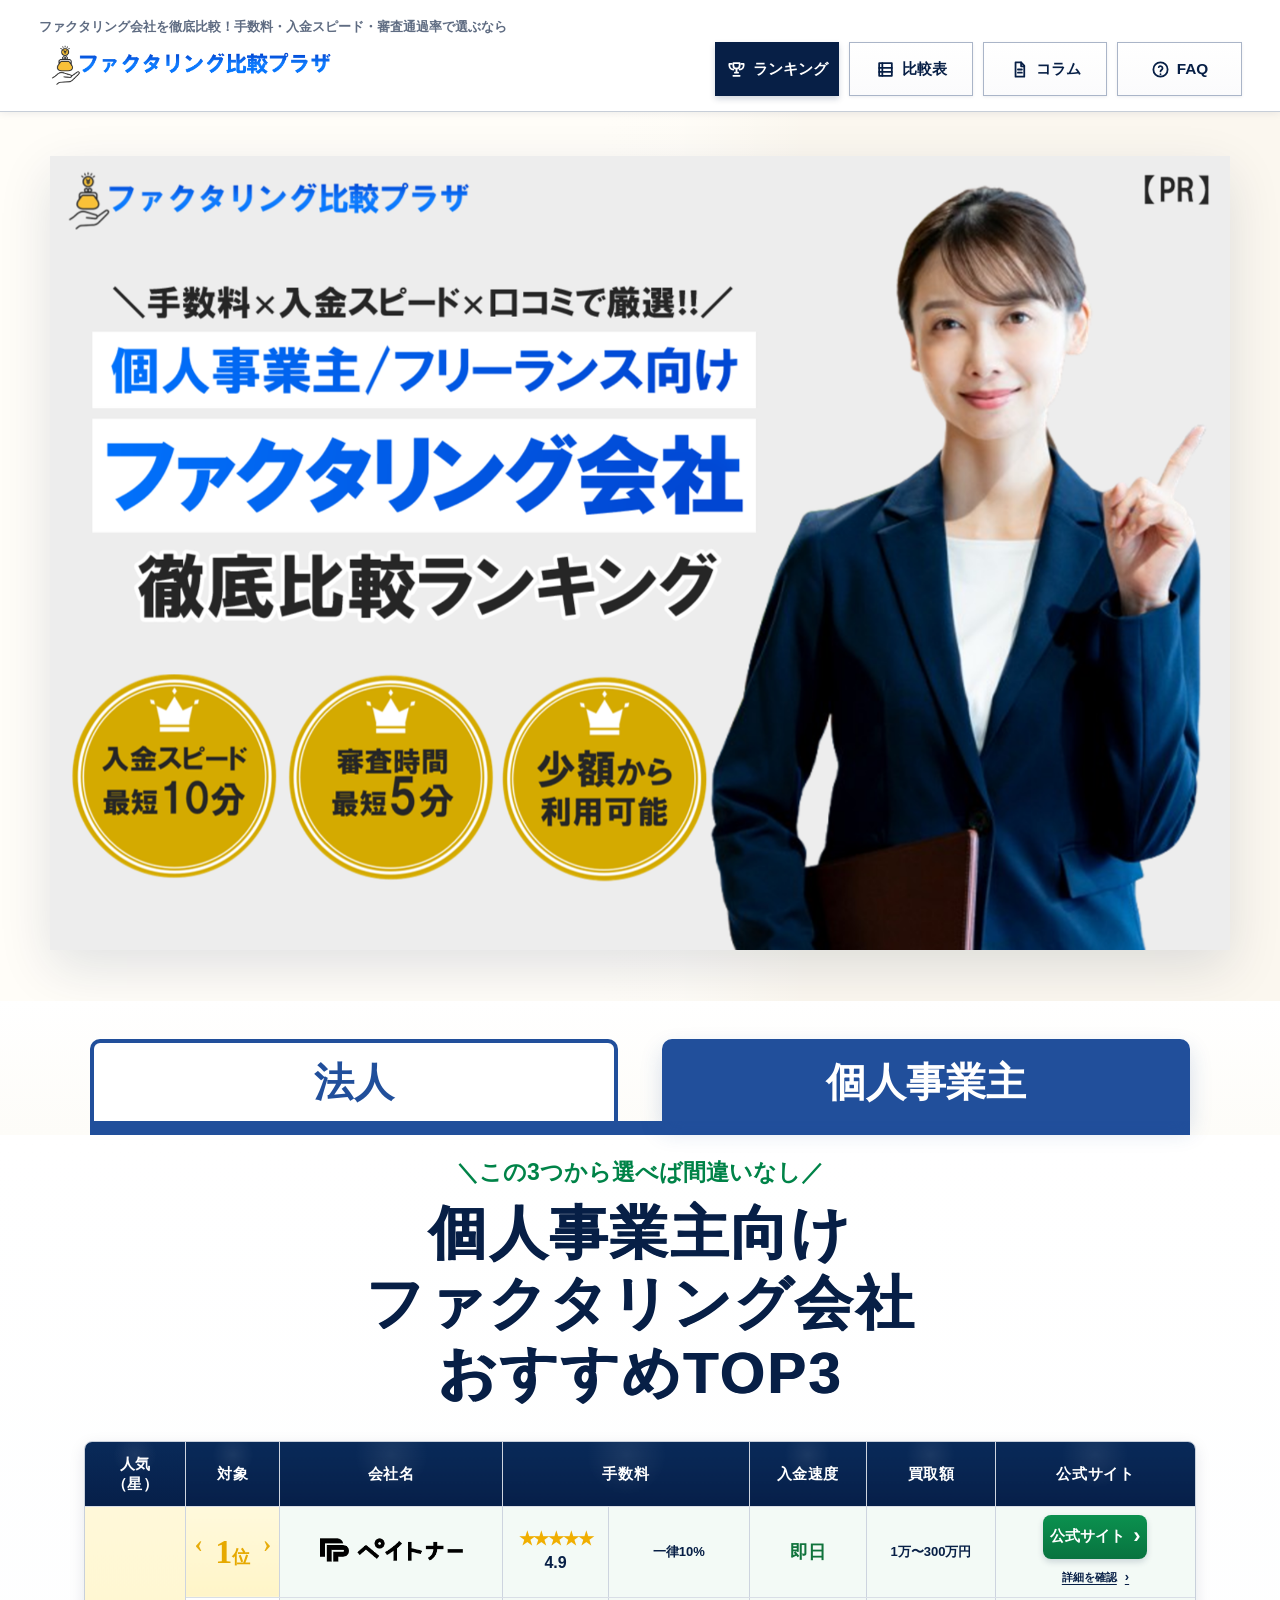
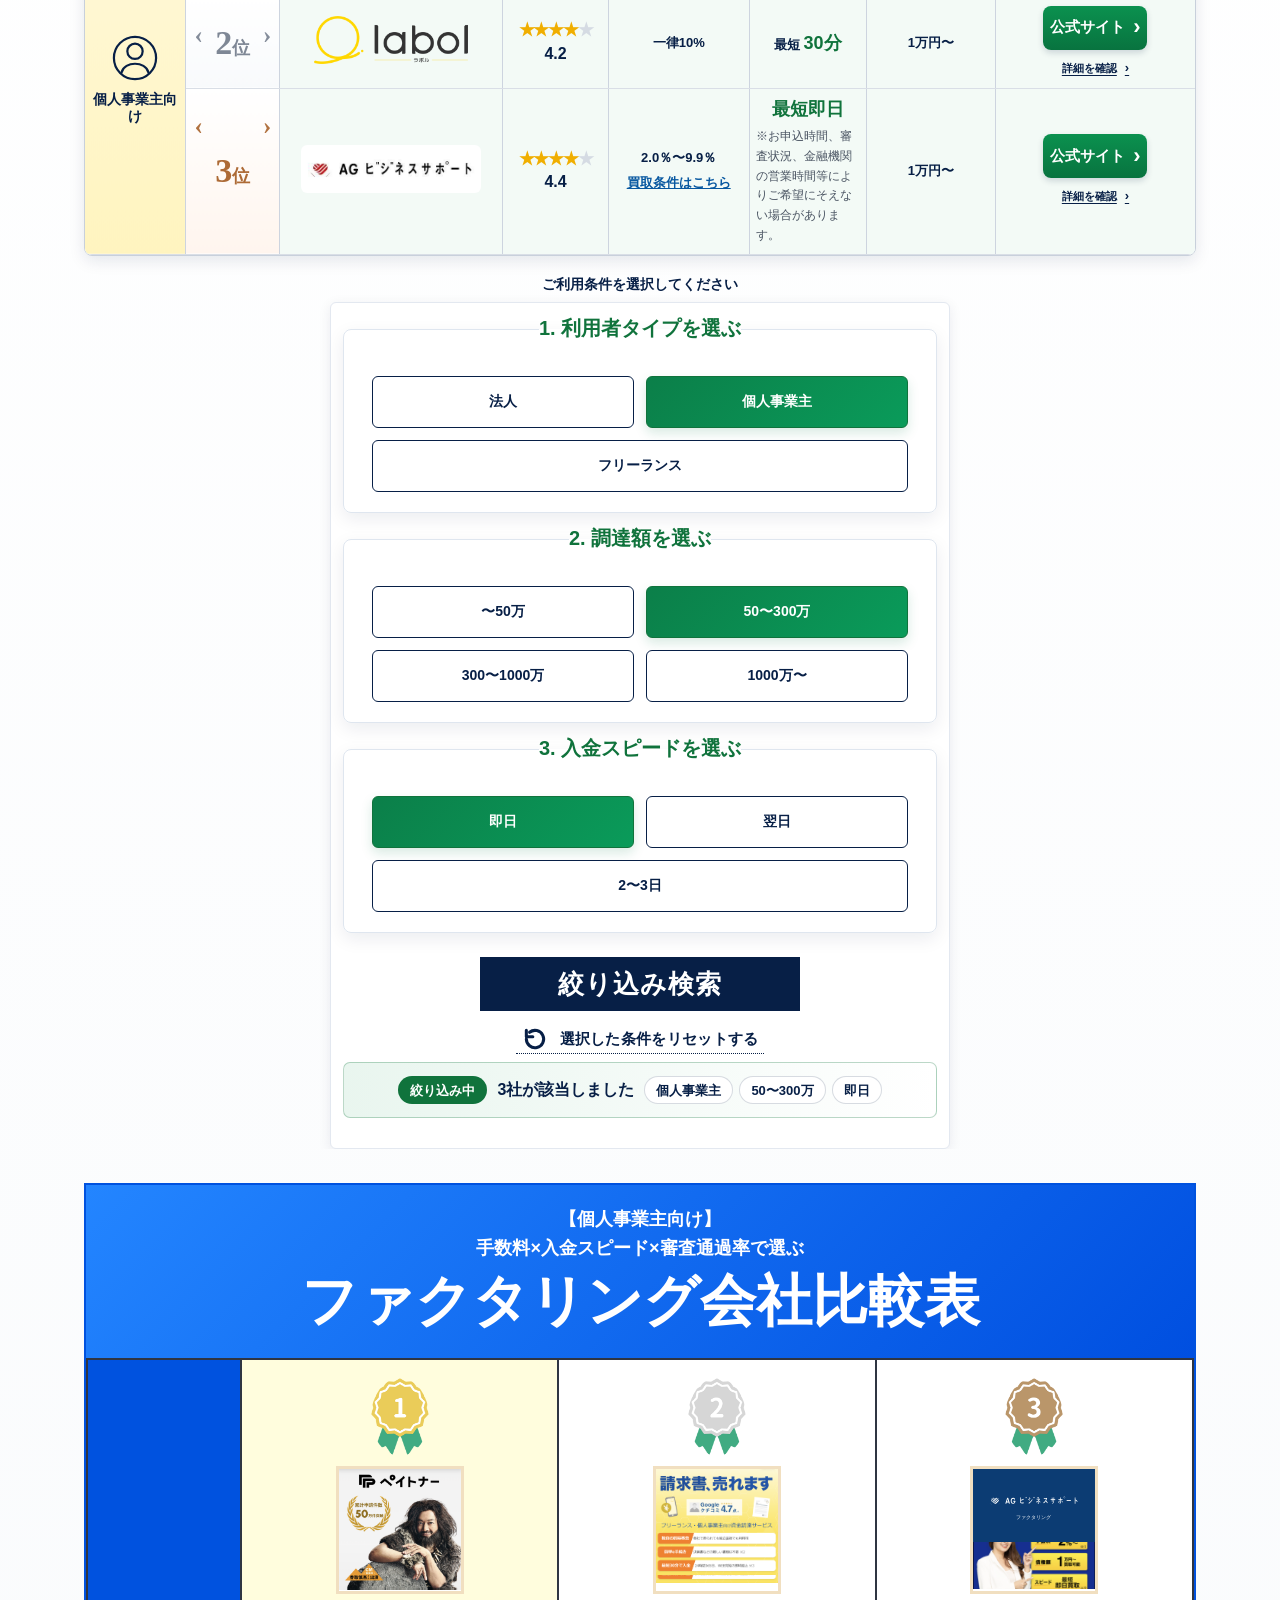
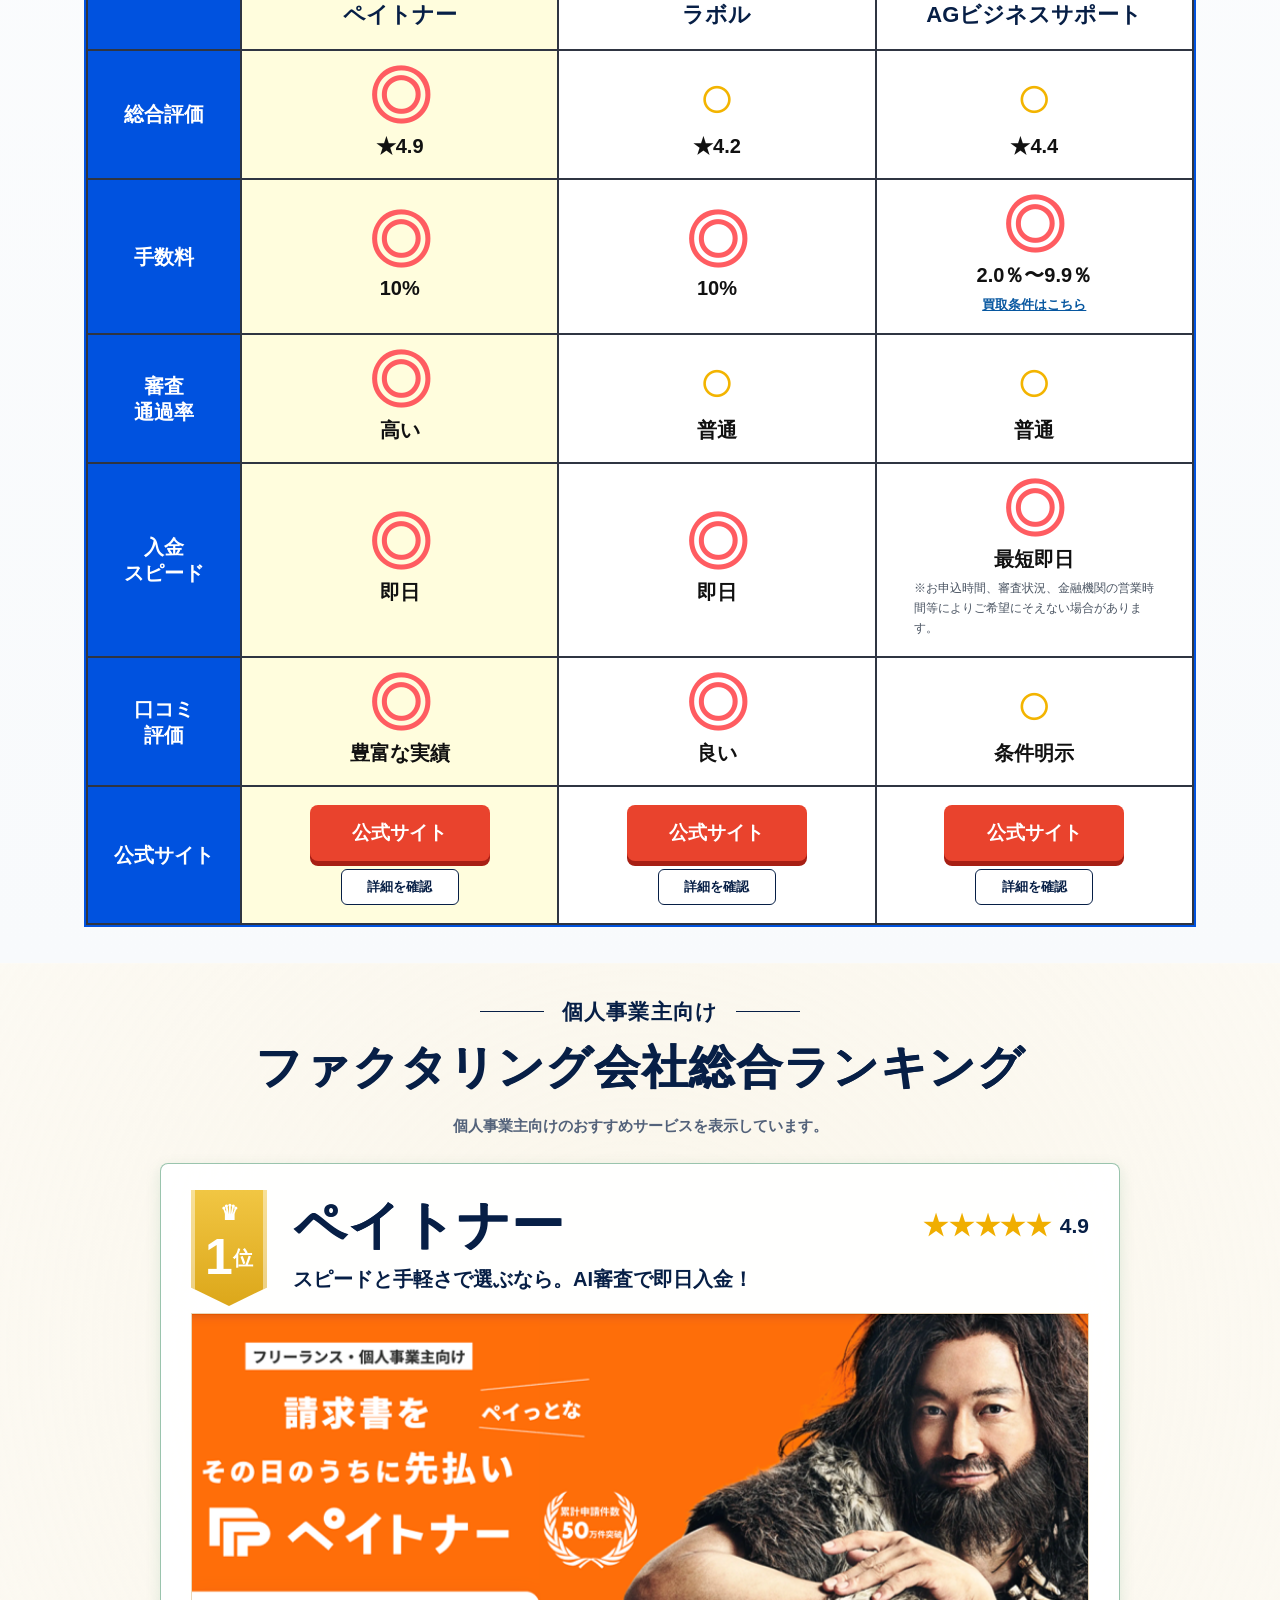
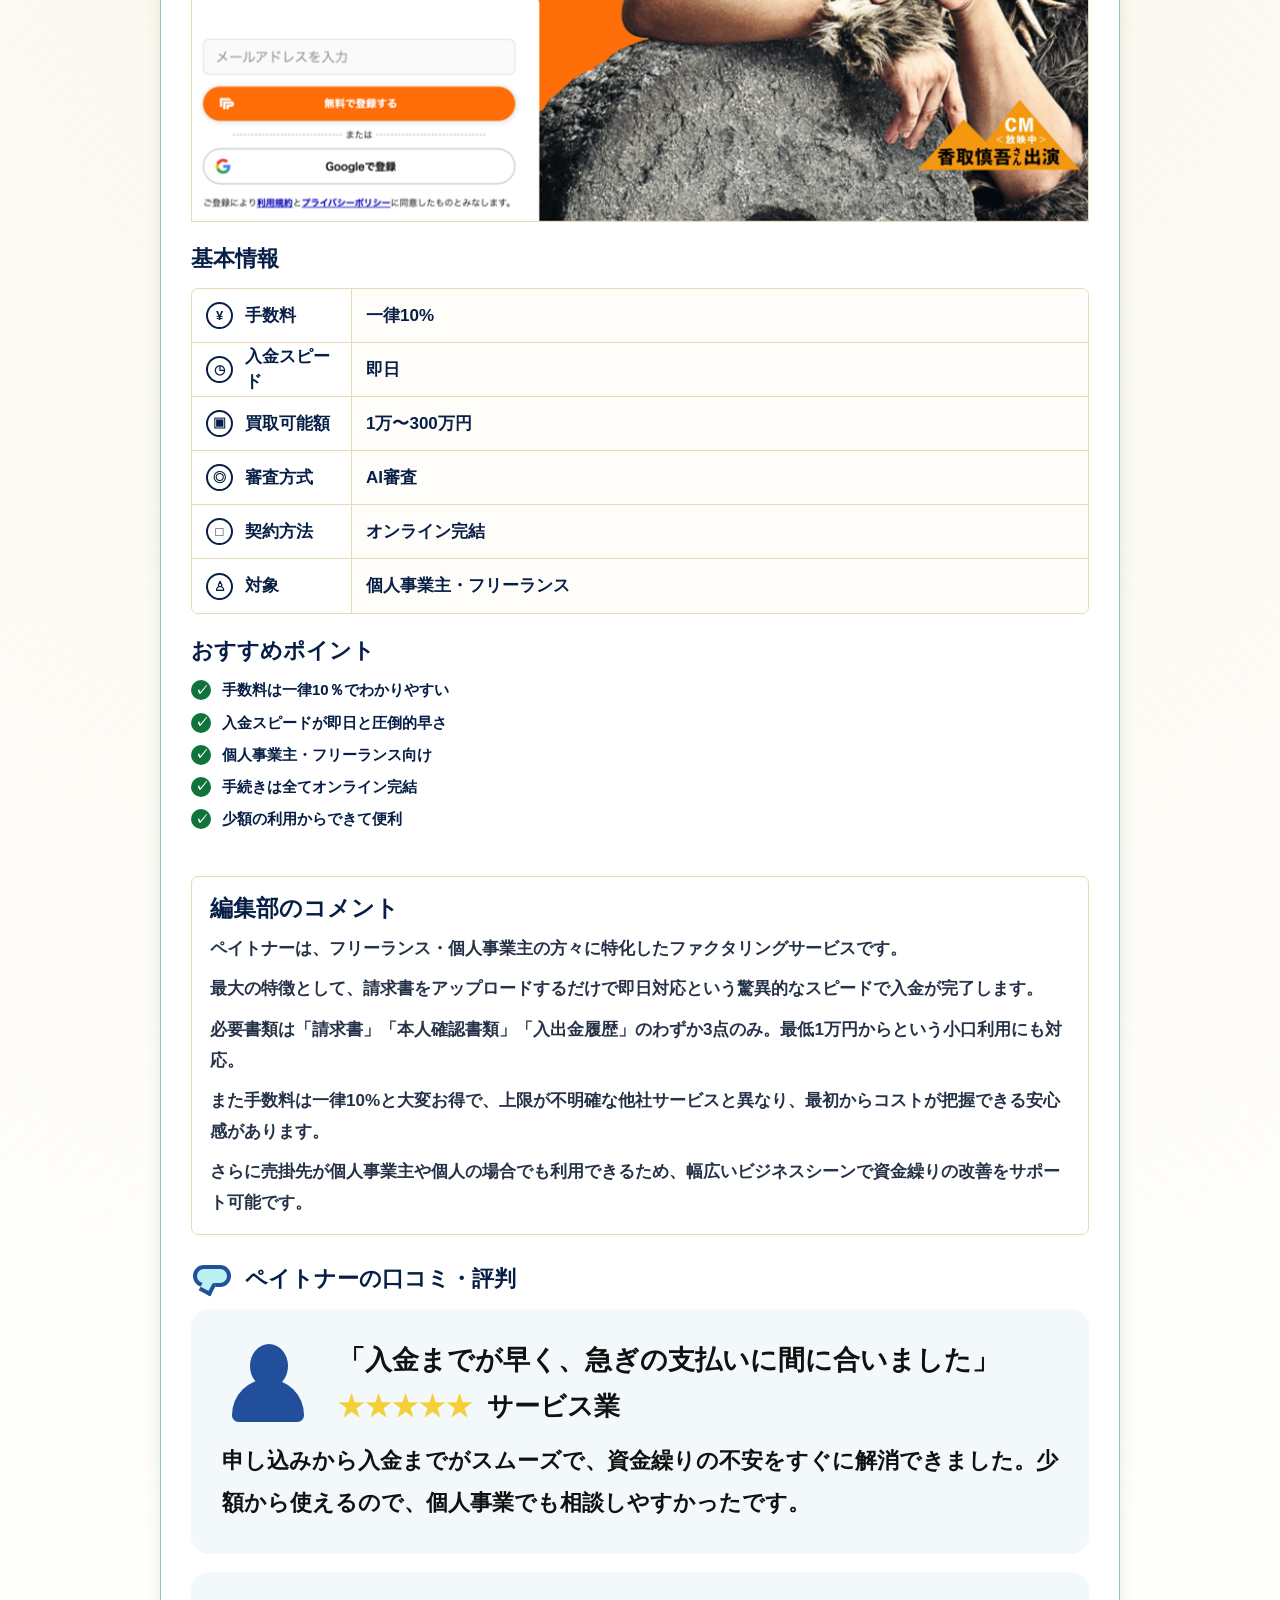
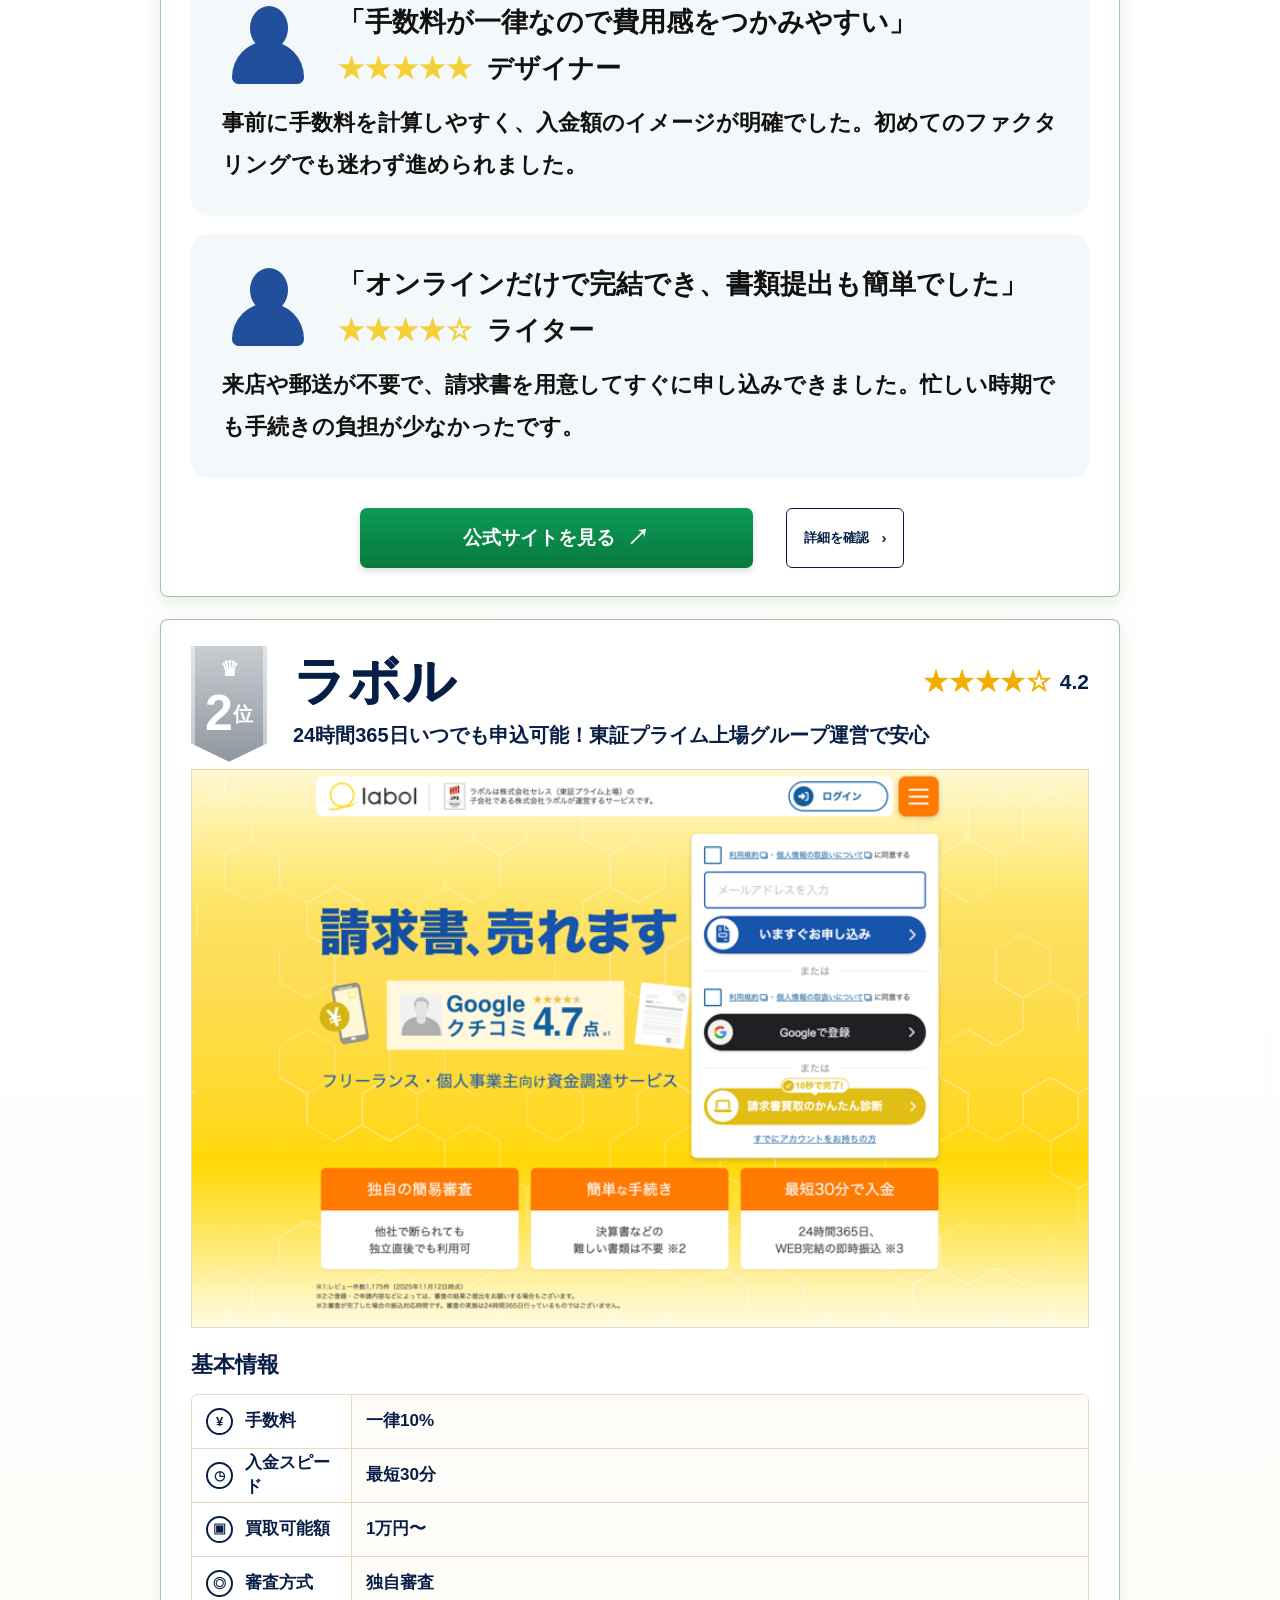
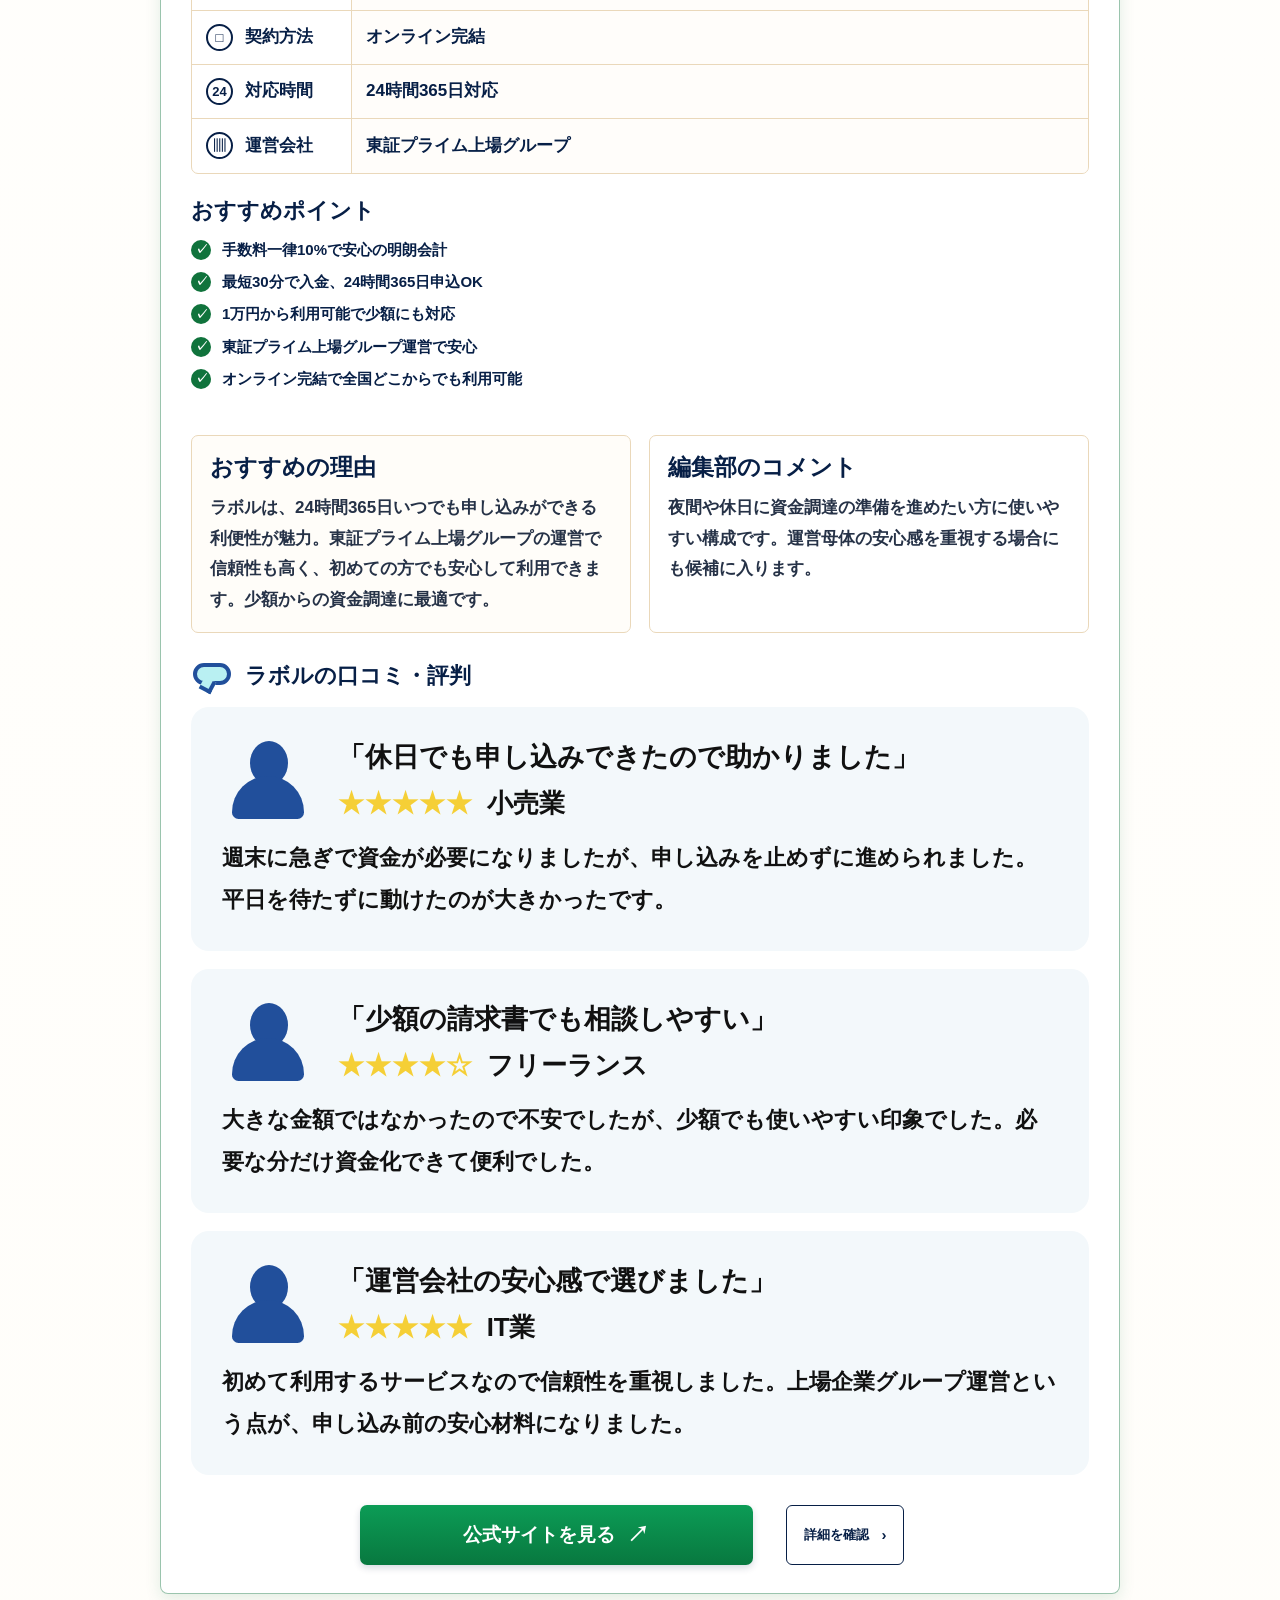
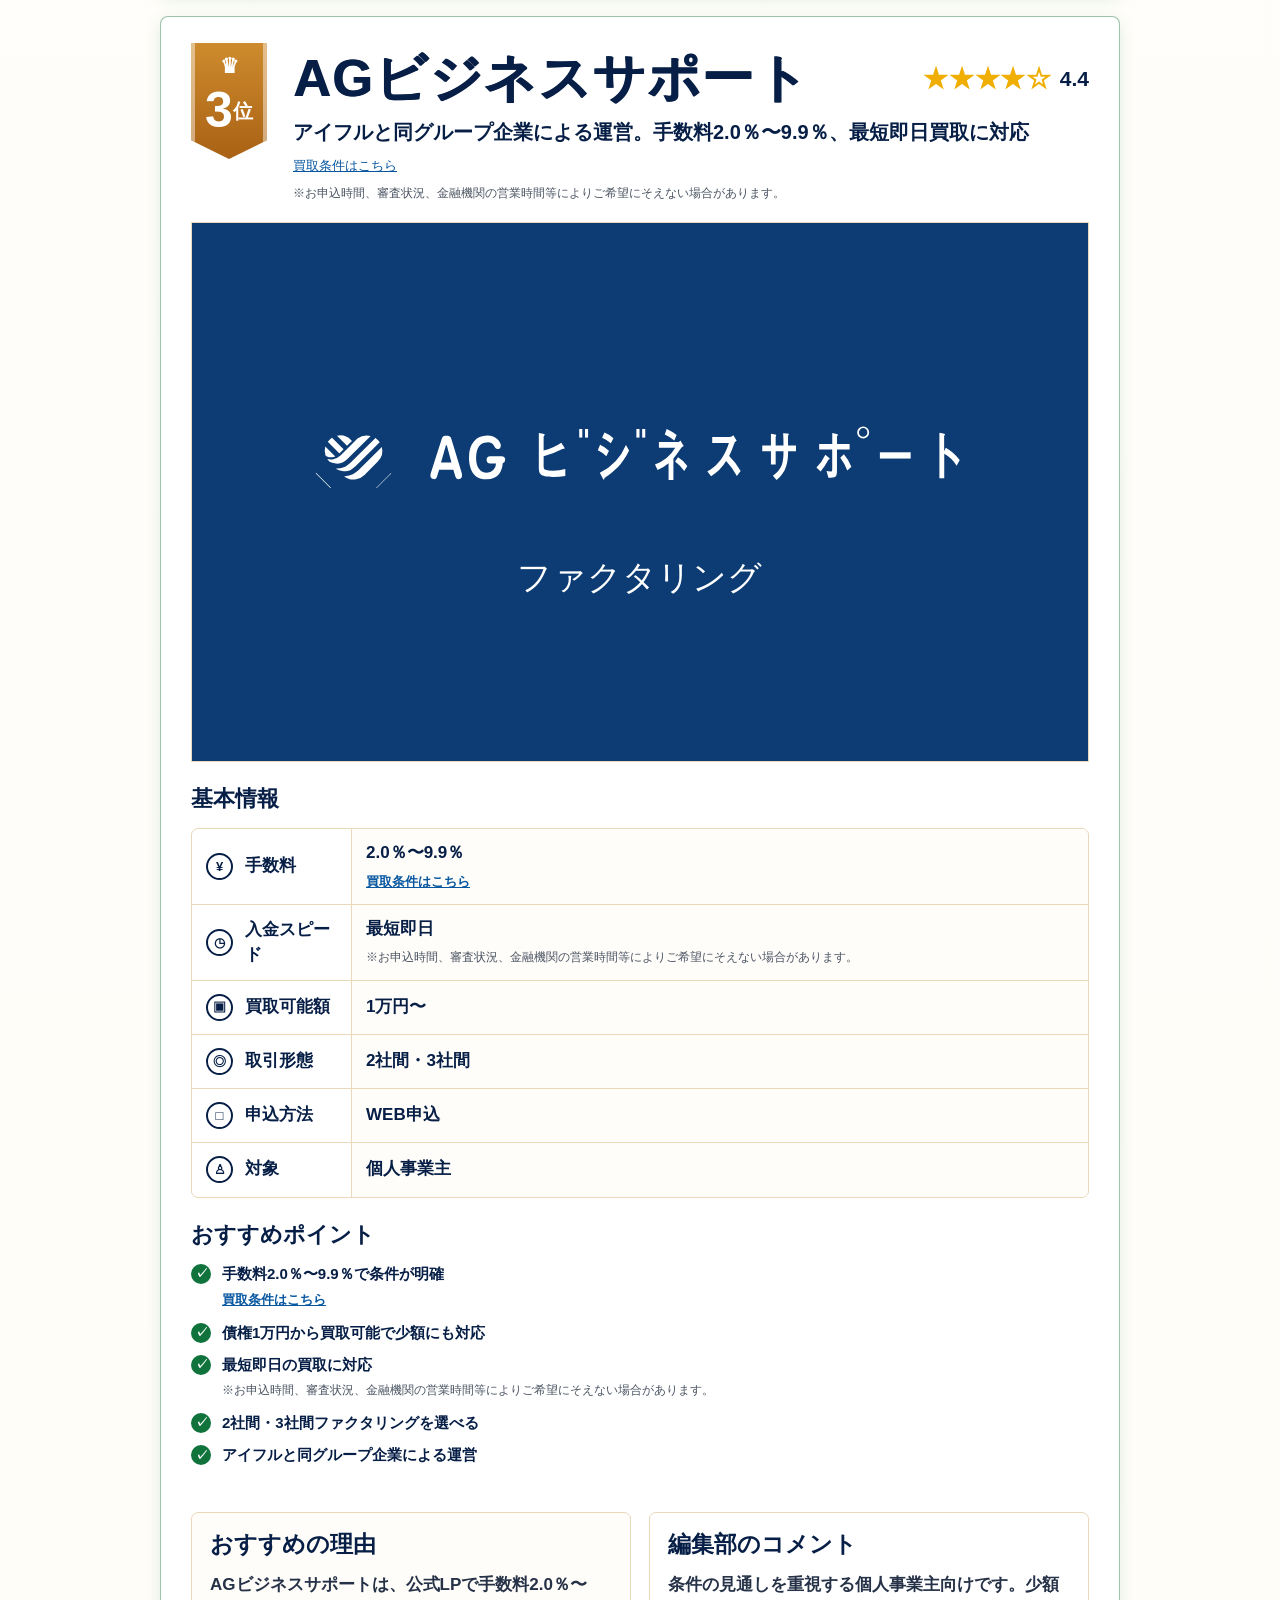
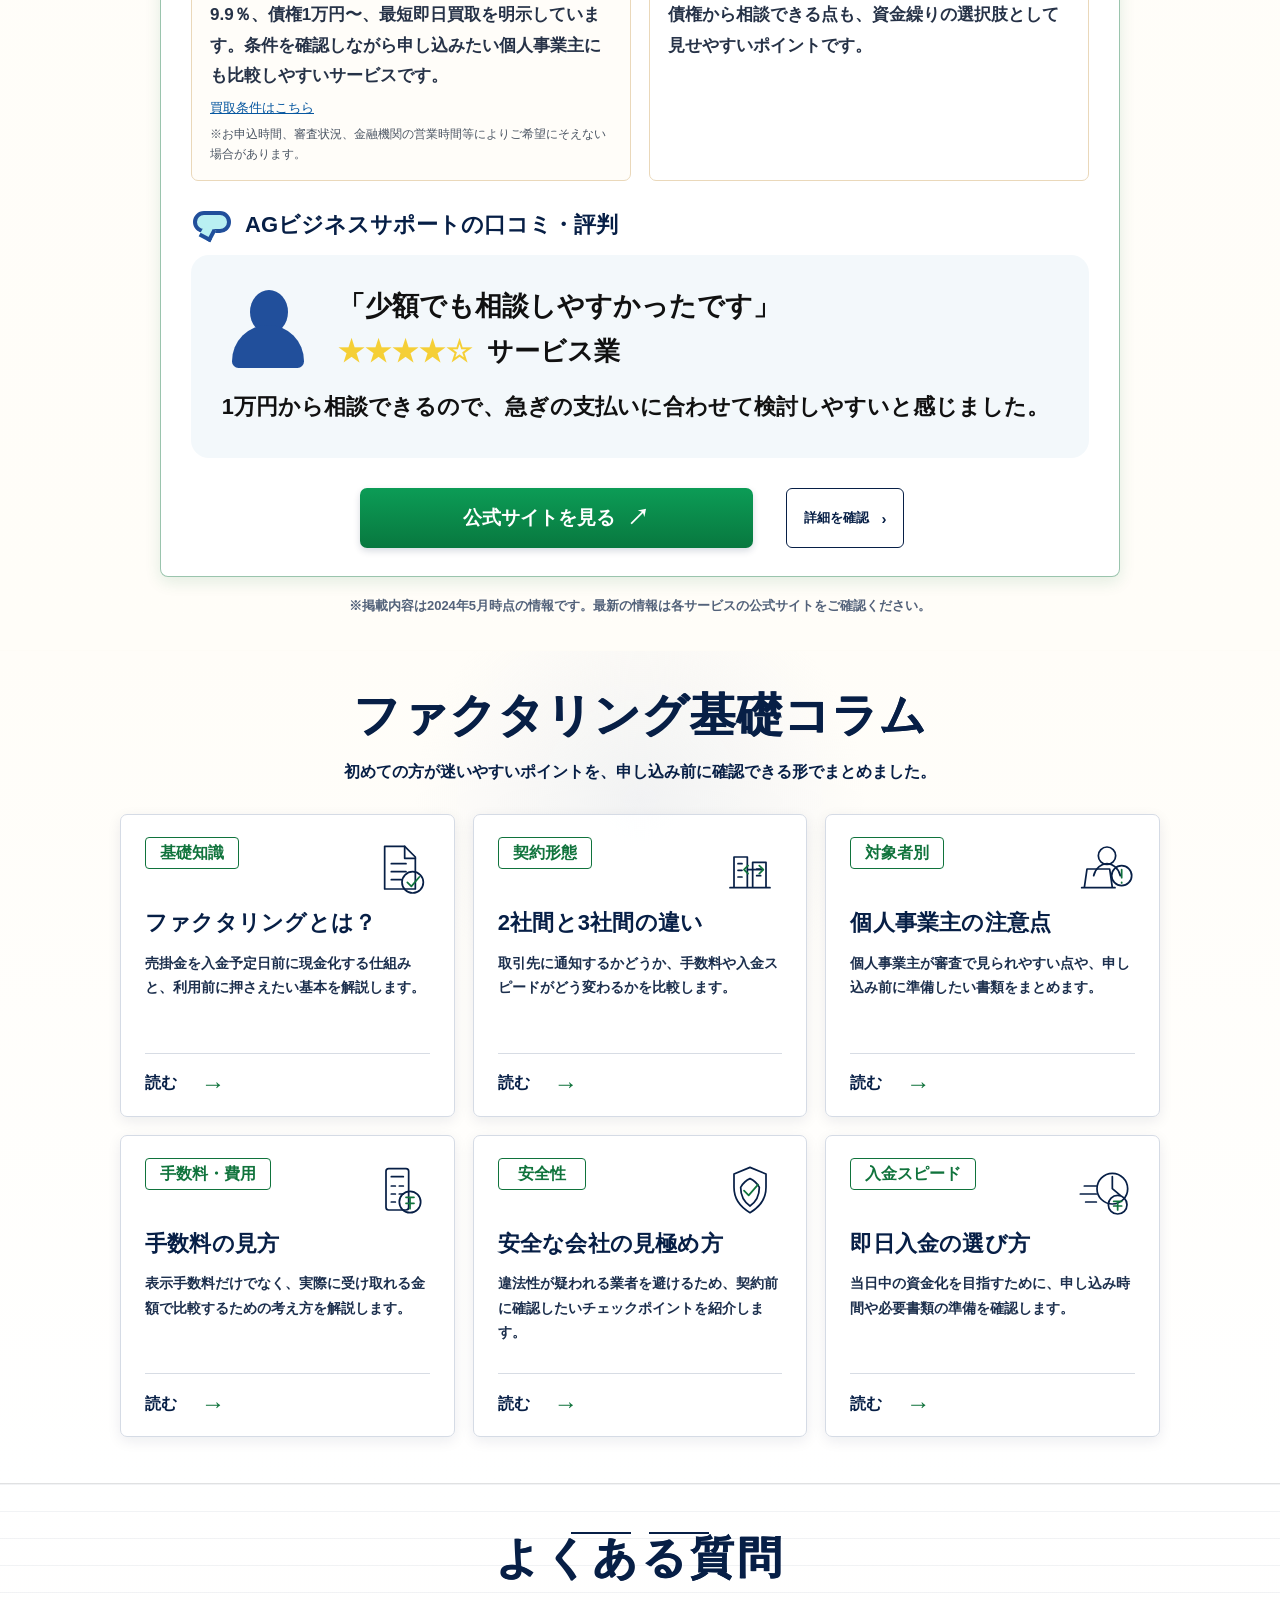
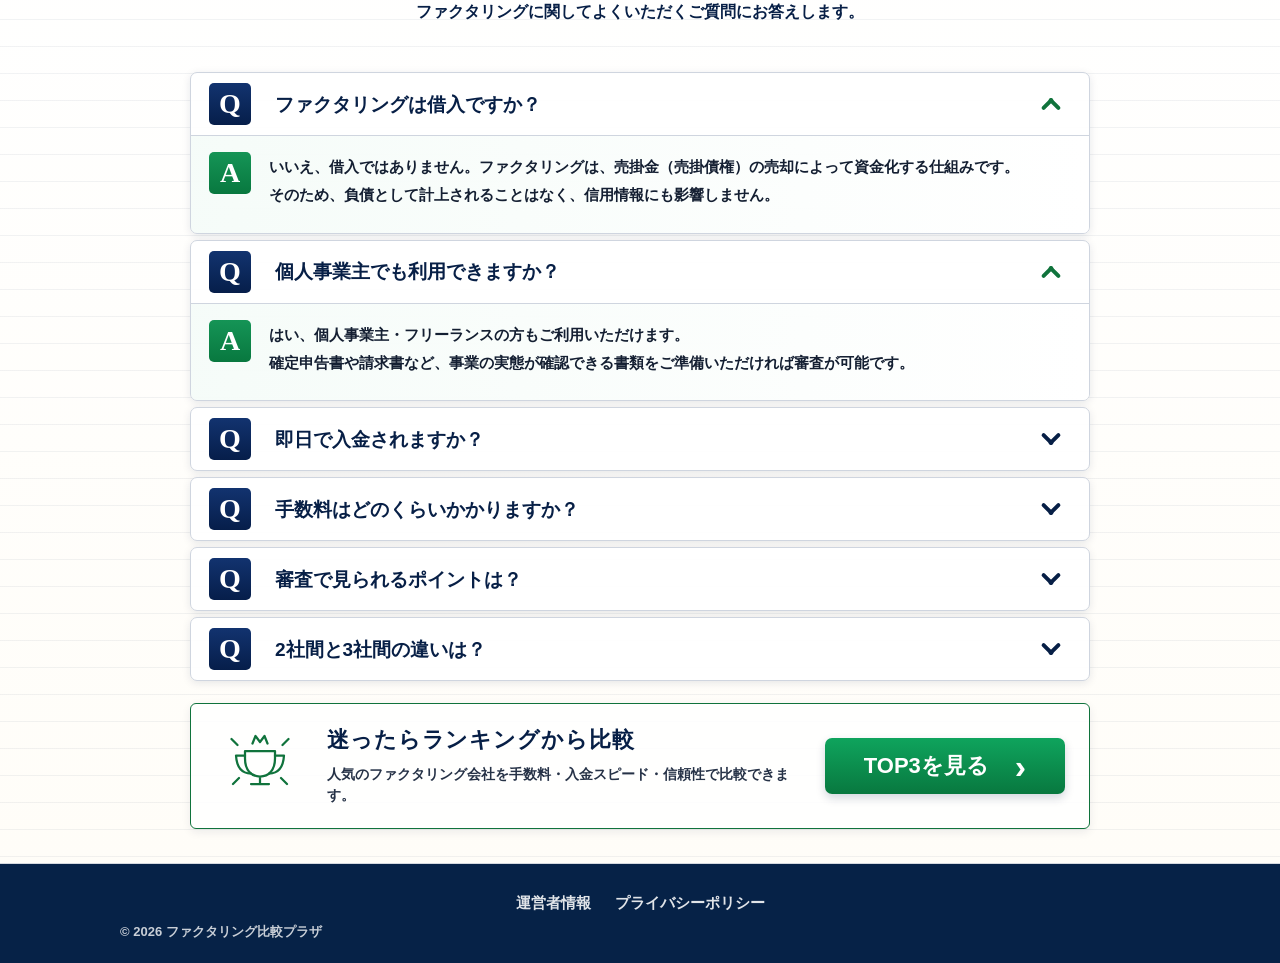
==== commit cb347fe2: "Correct AG factoring fee and disclosure wording" ====
--- a/index.html
+++ b/index.html
@@ -11,7 +11,7 @@
     })(window,document,'script','dataLayer','GTM-WVW3GJBQ');</script>
     <!-- End Google Tag Manager -->
     <title>請求書ファクタリング比較ナビ</title>
-    <link rel="stylesheet" href="app.css?v=20260607-ranking-links">
+    <link rel="stylesheet" href="app.css?v=20261002-ag-20260607-ranking-links">
   </head>
   <body id="top">
     <!-- Google Tag Manager (noscript) -->
@@ -192,8 +192,8 @@
                       <a class="aff-link" href="https://jass-net.com/link.php?i=pidugwvpjpxd&m=miday5mwdqmf" target="_blank" rel="noopener"><strong class="brand-logo brand-ag"><span>AGビジネスサポート</span></strong></a>
                     </td>
                     <td class="rating-cell"><span class="stars">★★★★<em>★</em></span><strong>4.4</strong></td>
-                    <td><strong>2〜9.9%</strong></td>
-                    <td><strong class="green-text">最短即日</strong></td>
+                    <td><strong>2.0％〜9.9％</strong><a class="ag-condition-link" href="https://www.aiful-bf.co.jp/affiliate/factoring-lp.html" target="_blank" rel="noopener">買取条件はこちら</a></td>
+                    <td><strong class="green-text">最短即日</strong><small class="ag-disclaimer">※お申込時間、審査状況、金融機関の営業時間等によりご希望にそえない場合があります。</small></td>
                     <td>1万円〜</td>
                     <td>
                       <div class="site-actions">
@@ -228,8 +228,8 @@
                       <a class="aff-link" href="https://jass-net.com/link.php?i=pidugwvpjpxd&m=miday5mwdqmf" target="_blank" rel="noopener"><strong class="brand-logo brand-ag"><span>AGビジネスサポート</span></strong></a>
                     </td>
                     <td class="rating-cell"><span class="stars">★★★★<em>★</em></span><strong>4.4</strong></td>
-                    <td><strong>2〜9.9%</strong></td>
-                    <td><strong class="green-text">最短即日</strong></td>
+                    <td><strong>2.0％〜9.9％</strong><a class="ag-condition-link" href="https://www.aiful-bf.co.jp/affiliate/factoring-lp.html" target="_blank" rel="noopener">買取条件はこちら</a></td>
+                    <td><strong class="green-text">最短即日</strong><small class="ag-disclaimer">※お申込時間、審査状況、金融機関の営業時間等によりご希望にそえない場合があります。</small></td>
                     <td>1万円〜</td>
                     <td>
                       <div class="site-actions">
@@ -363,7 +363,7 @@
                       </th>
                       <th scope="col">
                         <span class="medal bronze">3</span>
-                        <a class="top3-thumb top3-thumb-ag aff-link" href="https://jass-net.com/link.php?i=pidugwvpjpxd&m=miday5mwdqmf" target="_blank" rel="noopener"><img src="assets/corporate-product-ag.png" alt=""></a>
+                        <a class="top3-thumb top3-thumb-ag aff-link" href="https://jass-net.com/link.php?i=pidugwvpjpxd&m=miday5mwdqmf" target="_blank" rel="noopener"><img src="assets/ag-brand-panel.svg" alt=""></a>
                         <a class="aff-link" href="https://jass-net.com/link.php?i=pidugwvpjpxd&m=miday5mwdqmf" target="_blank" rel="noopener"><strong class="brand-logo brand-ag"><span>AGビジネスサポート</span></strong></a>
                       </th>
                     </tr>
@@ -379,7 +379,7 @@
                       <th scope="row">手数料</th>
                       <td><span class="score-mark best">◎</span><strong>10%</strong></td>
                       <td><span class="score-mark best">◎</span><strong>10%</strong></td>
-                      <td><span class="score-mark best">◎</span><strong>2〜9.9%</strong></td>
+                      <td><span class="score-mark best">◎</span><strong>2.0％〜9.9％</strong><a class="ag-condition-link" href="https://www.aiful-bf.co.jp/affiliate/factoring-lp.html" target="_blank" rel="noopener">買取条件はこちら</a></td>
                     </tr>
                     <tr>
                       <th scope="row">審査<br>通過率</th>
@@ -391,13 +391,13 @@
                       <th scope="row">入金<br>スピード</th>
                       <td><span class="score-mark best">◎</span><strong>即日</strong></td>
                       <td><span class="score-mark best">◎</span><strong>即日</strong></td>
-                      <td><span class="score-mark best">◎</span><strong>即日</strong></td>
+                      <td><span class="score-mark best">◎</span><strong>最短即日</strong><small class="ag-disclaimer">※お申込時間、審査状況、金融機関の営業時間等によりご希望にそえない場合があります。</small></td>
                     </tr>
                     <tr>
                       <th scope="row">口コミ<br>評価</th>
                       <td><span class="score-mark best">◎</span><strong>豊富な実績</strong></td>
                       <td><span class="score-mark best">◎</span><strong>良い</strong></td>
-                      <td><span class="score-mark">○</span><strong>安心感</strong></td>
+                      <td><span class="score-mark">○</span><strong>条件明示</strong></td>
                     </tr>
                     <tr>
                       <th scope="row">公式サイト</th>
@@ -443,7 +443,7 @@
                       </th>
                       <th scope="col">
                         <span class="medal silver">2</span>
-                        <a class="top3-thumb top3-thumb-ag aff-link" href="https://jass-net.com/link.php?i=pidugwvpjpxd&m=miday5mwdqmf" target="_blank" rel="noopener"><img src="assets/corporate-product-ag.png" alt=""></a>
+                        <a class="top3-thumb top3-thumb-ag aff-link" href="https://jass-net.com/link.php?i=pidugwvpjpxd&m=miday5mwdqmf" target="_blank" rel="noopener"><img src="assets/ag-brand-panel.svg" alt=""></a>
                         <a class="aff-link" href="https://jass-net.com/link.php?i=pidugwvpjpxd&m=miday5mwdqmf" target="_blank" rel="noopener"><strong class="brand-logo brand-ag"><span>AGビジネスサポート</span></strong></a>
                       </th>
                       <th scope="col">
@@ -463,7 +463,7 @@
                     <tr>
                       <th scope="row">手数料</th>
                       <td><span class="score-mark best">◎</span><strong>2%〜</strong></td>
-                      <td><span class="score-mark best">◎</span><strong>2〜9.9%</strong></td>
+                      <td><span class="score-mark best">◎</span><strong>2.0％〜9.9％</strong><a class="ag-condition-link" href="https://www.aiful-bf.co.jp/affiliate/factoring-lp.html" target="_blank" rel="noopener">買取条件はこちら</a></td>
                       <td><span class="score-mark">○</span><strong>1%〜14.8%</strong></td>
                     </tr>
                     <tr>
@@ -475,13 +475,13 @@
                     <tr>
                       <th scope="row">入金<br>スピード</th>
                       <td><span class="score-mark best">◎</span><strong>最短即日</strong></td>
-                      <td><span class="score-mark best">◎</span><strong>最短即日</strong></td>
+                      <td><span class="score-mark best">◎</span><strong>最短即日</strong><small class="ag-disclaimer">※お申込時間、審査状況、金融機関の営業時間等によりご希望にそえない場合があります。</small></td>
                       <td><span class="score-mark">○</span><strong>最短2時間</strong></td>
                     </tr>
                     <tr>
                       <th scope="row">特徴</th>
                       <td><span class="score-mark best">◎</span><strong>審査通過率92%</strong></td>
-                      <td><span class="score-mark">○</span><strong>アイフル系</strong></td>
+                      <td><span class="score-mark">○</span><strong>同グループ企業</strong></td>
                       <td><span class="score-mark">○</span><strong>オンライン完結</strong></td>
                     </tr>
                     <tr>
@@ -698,13 +698,13 @@
               <div class="ranking-left">
                 <h3><a class="aff-link" href="https://jass-net.com/link.php?i=pidugwvpjpxd&m=miday5mwdqmf" target="_blank" rel="noopener">AGビジネスサポート</a></h3>
                 <div class="service-rating"><span>★★★★☆</span><strong>4.4</strong></div>
-                <p class="service-catch">アイフルグループの安心感。手数料2〜9.9%、最短即日買取に対応</p>
+                <p class="service-catch">アイフルと同グループ企業による運営。手数料2.0％〜9.9％、最短即日買取に対応</p><a class="ag-condition-link" href="https://www.aiful-bf.co.jp/affiliate/factoring-lp.html" target="_blank" rel="noopener">買取条件はこちら</a><small class="ag-disclaimer">※お申込時間、審査状況、金融機関の営業時間等によりご希望にそえない場合があります。</small>
               </div>
               <div class="service-visual ag">
-                <a class="service-visual-link aff-link" href="https://jass-net.com/link.php?i=pidugwvpjpxd&m=miday5mwdqmf" target="_blank" rel="noopener"><img src="assets/corporate-ranking-ag.png" alt=""></a>
+                <a class="service-visual-link aff-link" href="https://jass-net.com/link.php?i=pidugwvpjpxd&m=miday5mwdqmf" target="_blank" rel="noopener"><img src="assets/ag-brand-panel.svg" alt=""></a>
                 <div>
                   <span>個人事業主向け</span>
-                  <strong>売掛債権を最短即日で資金化</strong>
+                  <strong>売掛債権を最短即日で資金化</strong><small class="ag-disclaimer">※お申込時間、審査状況、金融機関の営業時間等によりご希望にそえない場合があります。</small>
                   <small><a class="aff-link" href="https://jass-net.com/link.php?i=pidugwvpjpxd&m=miday5mwdqmf" target="_blank" rel="noopener">AGビジネスサポート</a></small>
                 </div>
               </div>
@@ -712,8 +712,8 @@
                 <section class="ranking-block">
                   <h4>基本情報</h4>
                   <dl class="info-grid">
-                    <div><dt><span>¥</span>手数料</dt><dd>2〜9.9%</dd></div>
-                    <div><dt><span>◷</span>入金スピード</dt><dd>最短即日</dd></div>
+                    <div><dt><span>¥</span>手数料</dt><dd class="ag-value">2.0％〜9.9％<a class="ag-condition-link" href="https://www.aiful-bf.co.jp/affiliate/factoring-lp.html" target="_blank" rel="noopener">買取条件はこちら</a></dd></div>
+                    <div><dt><span>◷</span>入金スピード</dt><dd class="ag-value">最短即日<small class="ag-disclaimer">※お申込時間、審査状況、金融機関の営業時間等によりご希望にそえない場合があります。</small></dd></div>
                     <div><dt><span>▣</span>買取可能額</dt><dd>1万円〜</dd></div>
                     <div><dt><span>◎</span>取引形態</dt><dd>2社間・3社間</dd></div>
                     <div><dt><span>□</span>申込方法</dt><dd>WEB申込</dd></div>
@@ -723,21 +723,21 @@
                 <section class="ranking-block">
                   <h4>おすすめポイント</h4>
                   <ul class="point-list">
-                    <li>手数料2〜9.9%で条件が明確</li>
+                    <li>手数料2.0％〜9.9％で条件が明確<a class="ag-condition-link" href="https://www.aiful-bf.co.jp/affiliate/factoring-lp.html" target="_blank" rel="noopener">買取条件はこちら</a></li>
                     <li>債権1万円から買取可能で少額にも対応</li>
-                    <li>最短即日の買取に対応</li>
+                    <li>最短即日の買取に対応<small class="ag-disclaimer">※お申込時間、審査状況、金融機関の営業時間等によりご希望にそえない場合があります。</small></li>
                     <li>2社間・3社間ファクタリングを選べる</li>
-                    <li>アイフルグループ企業の安心感がある</li>
+                    <li>アイフルと同グループ企業による運営</li>
                   </ul>
                 </section>
                 <section class="ranking-block reason-comment-grid">
                   <div class="reason-box">
                     <h5>おすすめの理由</h5>
-                    <p>AGビジネスサポートは、公式LPで手数料2〜9.9%、債権1万円〜、最短即日買取を明示しています。条件を確認しながら申し込みたい個人事業主にも比較しやすいサービスです。</p>
+                    <p>AGビジネスサポートは、公式LPで手数料2.0％〜9.9％、債権1万円〜、最短即日買取を明示しています。条件を確認しながら申し込みたい個人事業主にも比較しやすいサービスです。</p><a class="ag-condition-link" href="https://www.aiful-bf.co.jp/affiliate/factoring-lp.html" target="_blank" rel="noopener">買取条件はこちら</a><small class="ag-disclaimer">※お申込時間、審査状況、金融機関の営業時間等によりご希望にそえない場合があります。</small>
                   </div>
                   <div class="editor-comment">
                     <h5>編集部のコメント</h5>
-                    <p>条件の見通しや運営母体の安心感を重視する個人事業主向けです。少額債権から相談できる点も、資金繰りの選択肢として見せやすいポイントです。</p>
+                    <p>条件の見通しを重視する個人事業主向けです。少額債権から相談できる点も、資金繰りの選択肢として見せやすいポイントです。</p>
                   </div>
                 </section>
                 <section class="ranking-block review-block" aria-labelledby="ag-personal-review-title">
@@ -746,14 +746,7 @@
                     AGビジネスサポートの口コミ・評判
                   </h4>
                   <div class="review-list">
-                    <article class="review-card">
-                      <div class="review-avatar" aria-hidden="true"></div>
-                      <div class="review-card-head">
-                        <p class="review-title">「条件が分かりやすく安心でした」</p>
-                        <p class="review-meta"><span class="review-stars">★★★★★</span><span>小売業</span></p>
-                      </div>
-                      <p class="review-text">手数料や買取可能額の目安が分かりやすく、申し込み前に条件を確認しやすかったです。</p>
-                    </article>
+
                     <article class="review-card">
                       <div class="review-avatar" aria-hidden="true"></div>
                       <div class="review-card-head">
@@ -762,14 +755,7 @@
                       </div>
                       <p class="review-text">1万円から相談できるので、急ぎの支払いに合わせて検討しやすいと感じました。</p>
                     </article>
-                    <article class="review-card">
-                      <div class="review-avatar" aria-hidden="true"></div>
-                      <div class="review-card-head">
-                        <p class="review-title">「大手グループの安心感がありました」</p>
-                        <p class="review-meta"><span class="review-stars">★★★★★</span><span>IT業</span></p>
-                      </div>
-                      <p class="review-text">初めての利用だったので、運営会社の安心感を重視しました。WEBから進められる点も助かりました。</p>
-                    </article>
+
                   </div>
                 </section>
               </div>
@@ -838,13 +824,13 @@
               <div class="ranking-left">
                 <h3><a class="aff-link" href="https://jass-net.com/link.php?i=pidugwvpjpxd&m=miday5mwdqmf" target="_blank" rel="noopener">AGビジネスサポート</a></h3>
                 <div class="service-rating"><span>★★★★☆</span><strong>4.4</strong></div>
-                <p class="service-catch">アイフルグループの安心感。手数料2〜9.9%、最短即日買取に対応</p>
+                <p class="service-catch">アイフルと同グループ企業による運営。手数料2.0％〜9.9％、最短即日買取に対応</p><a class="ag-condition-link" href="https://www.aiful-bf.co.jp/affiliate/factoring-lp.html" target="_blank" rel="noopener">買取条件はこちら</a><small class="ag-disclaimer">※お申込時間、審査状況、金融機関の営業時間等によりご希望にそえない場合があります。</small>
               </div>
               <div class="service-visual ag">
-                <a class="service-visual-link aff-link" href="https://jass-net.com/link.php?i=pidugwvpjpxd&m=miday5mwdqmf" target="_blank" rel="noopener"><img src="assets/corporate-ranking-ag.png" alt=""></a>
+                <a class="service-visual-link aff-link" href="https://jass-net.com/link.php?i=pidugwvpjpxd&m=miday5mwdqmf" target="_blank" rel="noopener"><img src="assets/ag-brand-panel.svg" alt=""></a>
                 <div>
                   <span>法人向け</span>
-                  <strong>売掛債権を最短即日で資金化</strong>
+                  <strong>売掛債権を最短即日で資金化</strong><small class="ag-disclaimer">※お申込時間、審査状況、金融機関の営業時間等によりご希望にそえない場合があります。</small>
                   <small><a class="aff-link" href="https://jass-net.com/link.php?i=pidugwvpjpxd&m=miday5mwdqmf" target="_blank" rel="noopener">AGビジネスサポート</a></small>
                 </div>
               </div>
@@ -852,8 +838,8 @@
                 <section class="ranking-block">
                   <h4>基本情報</h4>
                   <dl class="info-grid">
-                    <div><dt><span>¥</span>手数料</dt><dd>2〜9.9%</dd></div>
-                    <div><dt><span>◷</span>入金スピード</dt><dd>最短即日</dd></div>
+                    <div><dt><span>¥</span>手数料</dt><dd class="ag-value">2.0％〜9.9％<a class="ag-condition-link" href="https://www.aiful-bf.co.jp/affiliate/factoring-lp.html" target="_blank" rel="noopener">買取条件はこちら</a></dd></div>
+                    <div><dt><span>◷</span>入金スピード</dt><dd class="ag-value">最短即日<small class="ag-disclaimer">※お申込時間、審査状況、金融機関の営業時間等によりご希望にそえない場合があります。</small></dd></div>
                     <div><dt><span>▣</span>買取可能額</dt><dd>1万円〜</dd></div>
                     <div><dt><span>◎</span>取引形態</dt><dd>2社間・3社間</dd></div>
                     <div><dt><span>□</span>申込方法</dt><dd>WEB申込</dd></div>
@@ -863,21 +849,21 @@
                 <section class="ranking-block">
                   <h4>おすすめポイント</h4>
                   <ul class="point-list">
-                    <li>手数料2〜9.9%で条件が明確</li>
+                    <li>手数料2.0％〜9.9％で条件が明確<a class="ag-condition-link" href="https://www.aiful-bf.co.jp/affiliate/factoring-lp.html" target="_blank" rel="noopener">買取条件はこちら</a></li>
                     <li>債権1万円から買取可能で幅広い金額に対応</li>
-                    <li>最短即日の買取に対応</li>
+                    <li>最短即日の買取に対応<small class="ag-disclaimer">※お申込時間、審査状況、金融機関の営業時間等によりご希望にそえない場合があります。</small></li>
                     <li>2社間・3社間ファクタリングを選べる</li>
-                    <li>アイフルグループ企業の安心感がある</li>
+                    <li>アイフルと同グループ企業による運営</li>
                   </ul>
                 </section>
                 <section class="ranking-block reason-comment-grid">
                   <div class="reason-box">
                     <h5>おすすめの理由</h5>
-                    <p>AGビジネスサポートは、公式LPで手数料2〜9.9%、債権1万円〜、最短即日買取を明示しています。2社間・3社間ファクタリングに対応し、取引先に開示不要の選択肢もあるため法人向けの比較に入れやすいサービスです。</p>
+                    <p>AGビジネスサポートは、公式LPで手数料2.0％〜9.9％、債権1万円〜、最短即日買取を明示しています。2社間・3社間ファクタリングに対応し、取引先に開示不要の選択肢もあるため法人向けの比較に入れやすいサービスです。</p><a class="ag-condition-link" href="https://www.aiful-bf.co.jp/affiliate/factoring-lp.html" target="_blank" rel="noopener">買取条件はこちら</a><small class="ag-disclaimer">※お申込時間、審査状況、金融機関の営業時間等によりご希望にそえない場合があります。</small>
                   </div>
                   <div class="editor-comment">
                     <h5>編集部のコメント</h5>
-                    <p>条件の見通しや運営母体の安心感を重視する法人向けです。大手グループの印象を活かしつつ、少額債権から相談できる点を補足すると比較表で伝わりやすくなります。</p>
+                    <p>条件の見通しを重視する法人向けです。少額債権から相談できる点を補足すると比較表で伝わりやすくなります。</p>
                   </div>
                 </section>
               </div>
--- a/app.css
+++ b/app.css
@@ -2,5 +2,5 @@
 @import url("css/01-core.css?v=20260607-ranking-links") layer(core);
 @import url("css/02-comparison-ranking.css?v=20260607-ranking-links") layer(comparison);
 @import url("css/03-content-footer.css?v=20260607-ranking-links") layer(content);
-@import url("css/04-responsive.css?v=20260607-ranking-links") layer(responsive);
-@import url("css/05-refinements.css?v=20260607-ranking-links") layer(refinements);
+@import url("css/04-responsive.css?v=20260816-mobile-fv-gap") layer(responsive);
+@import url("css/05-refinements.css?v=20261002-ag-disclosures") layer(refinements);
